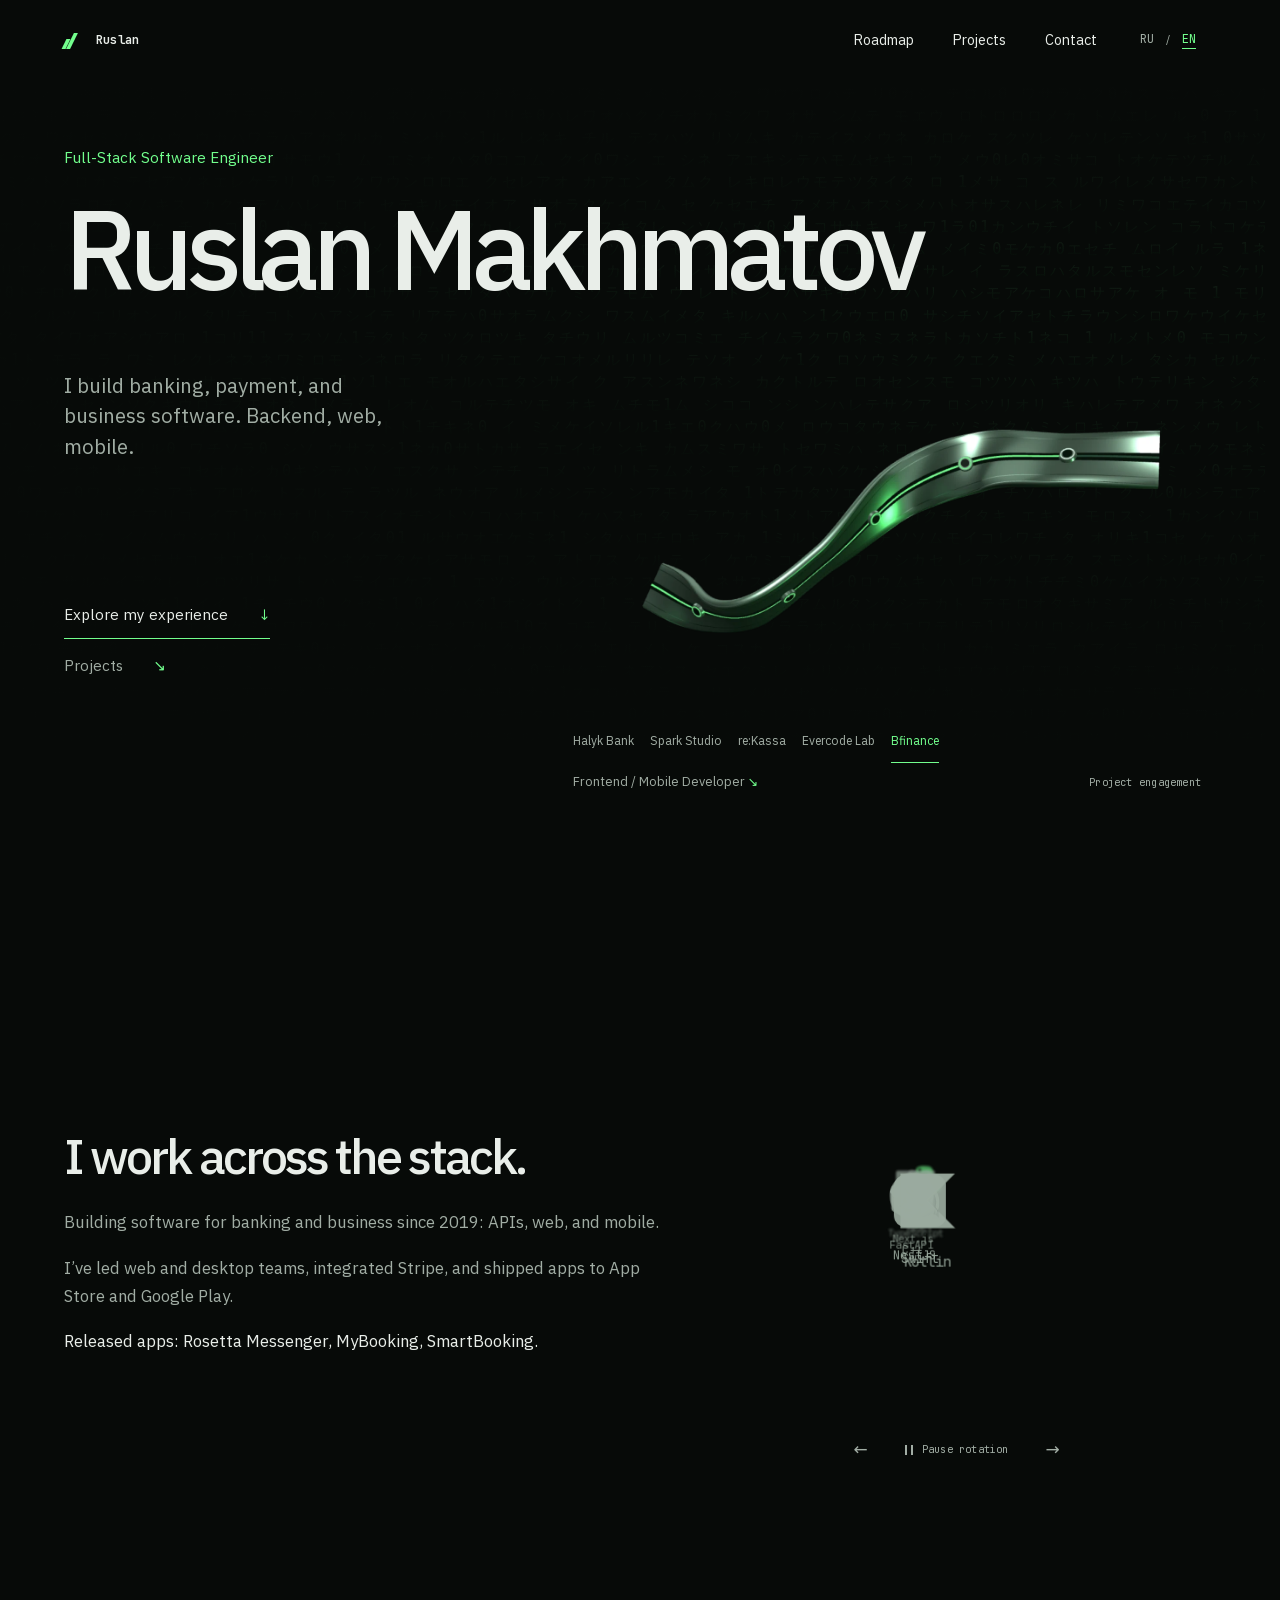
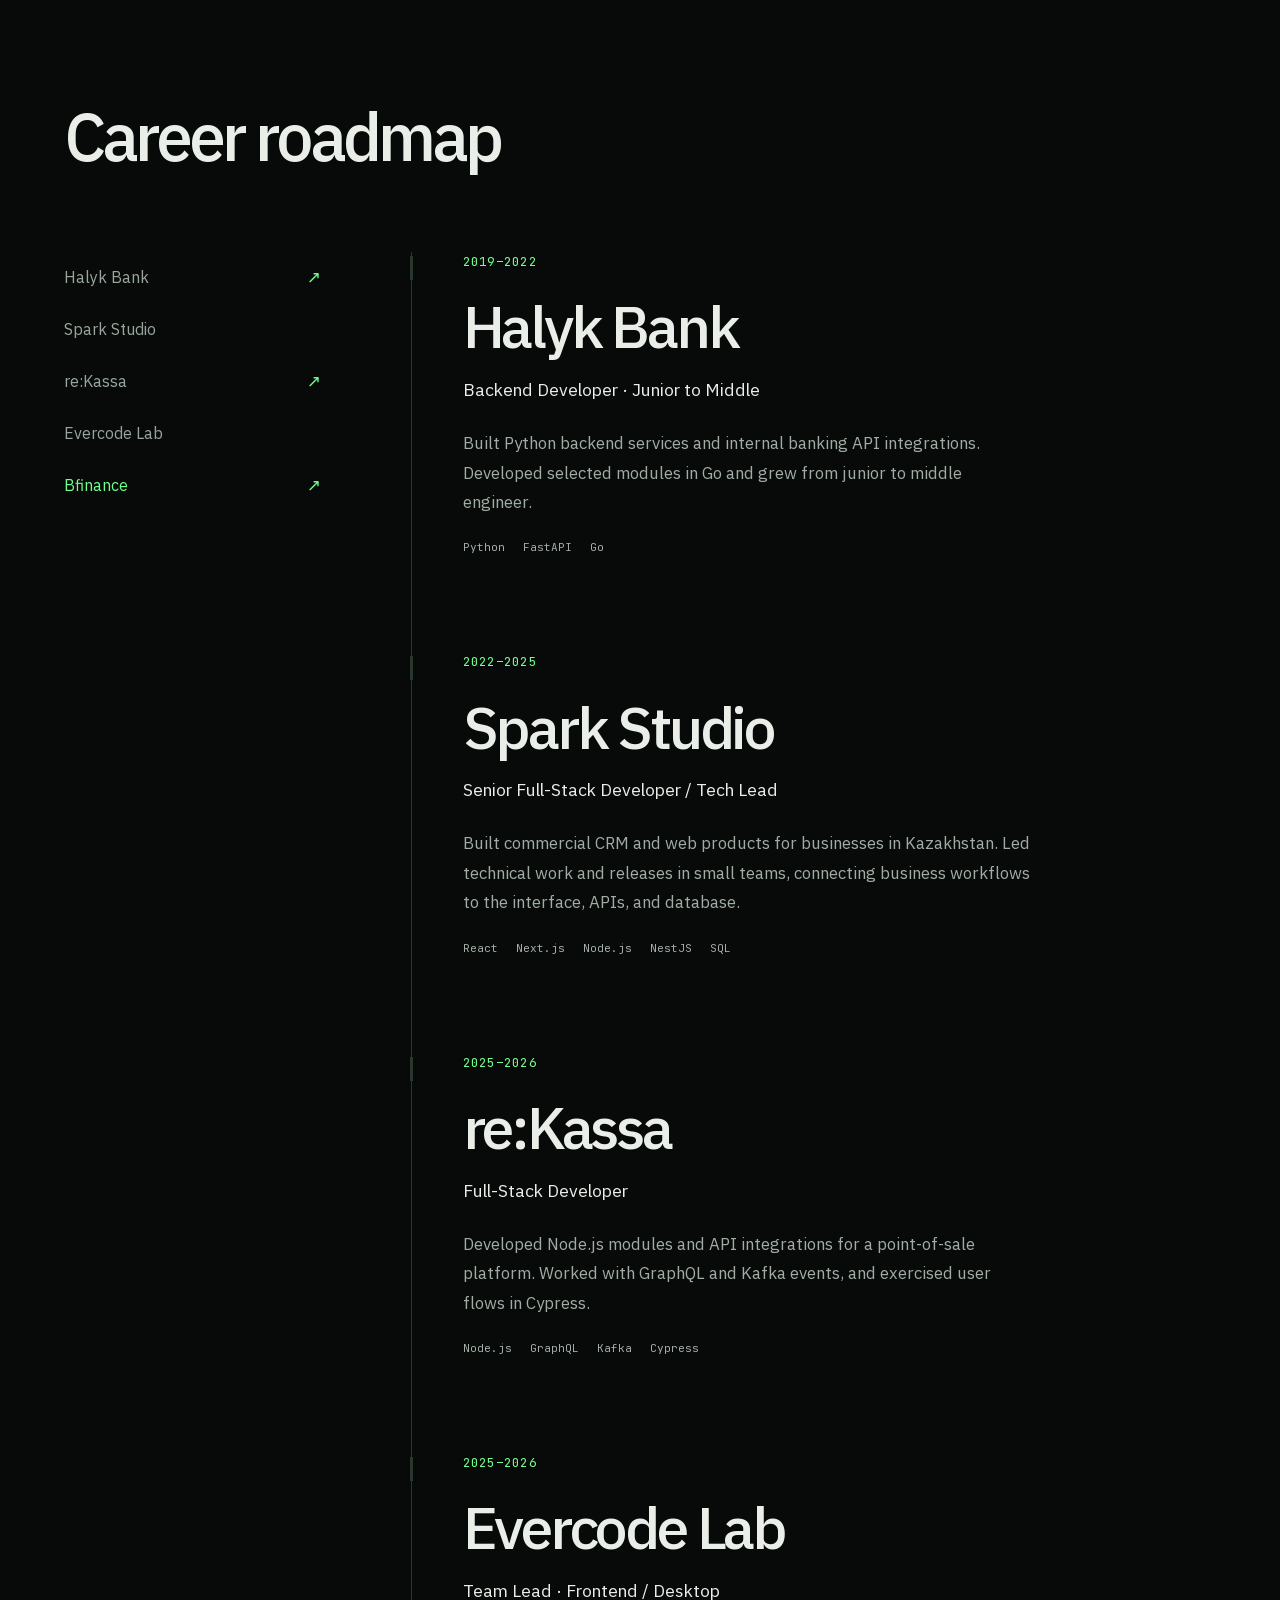
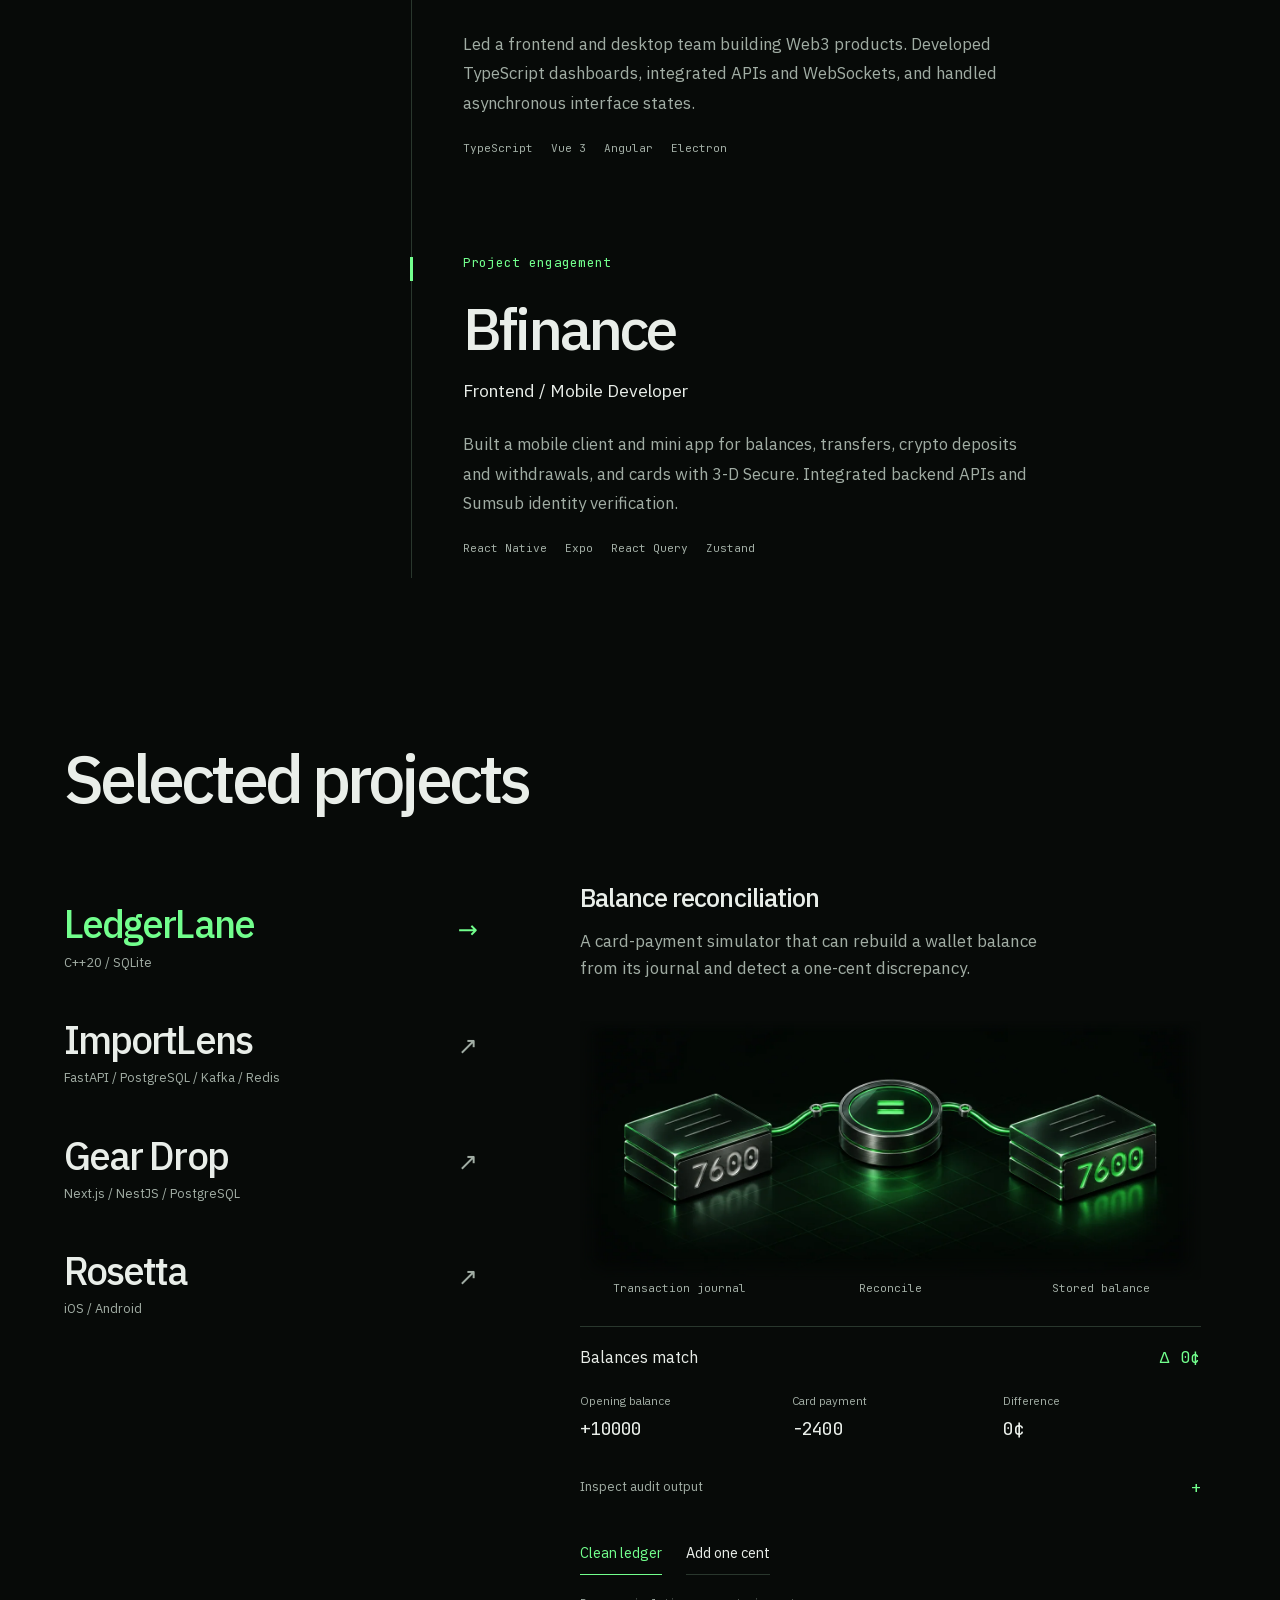
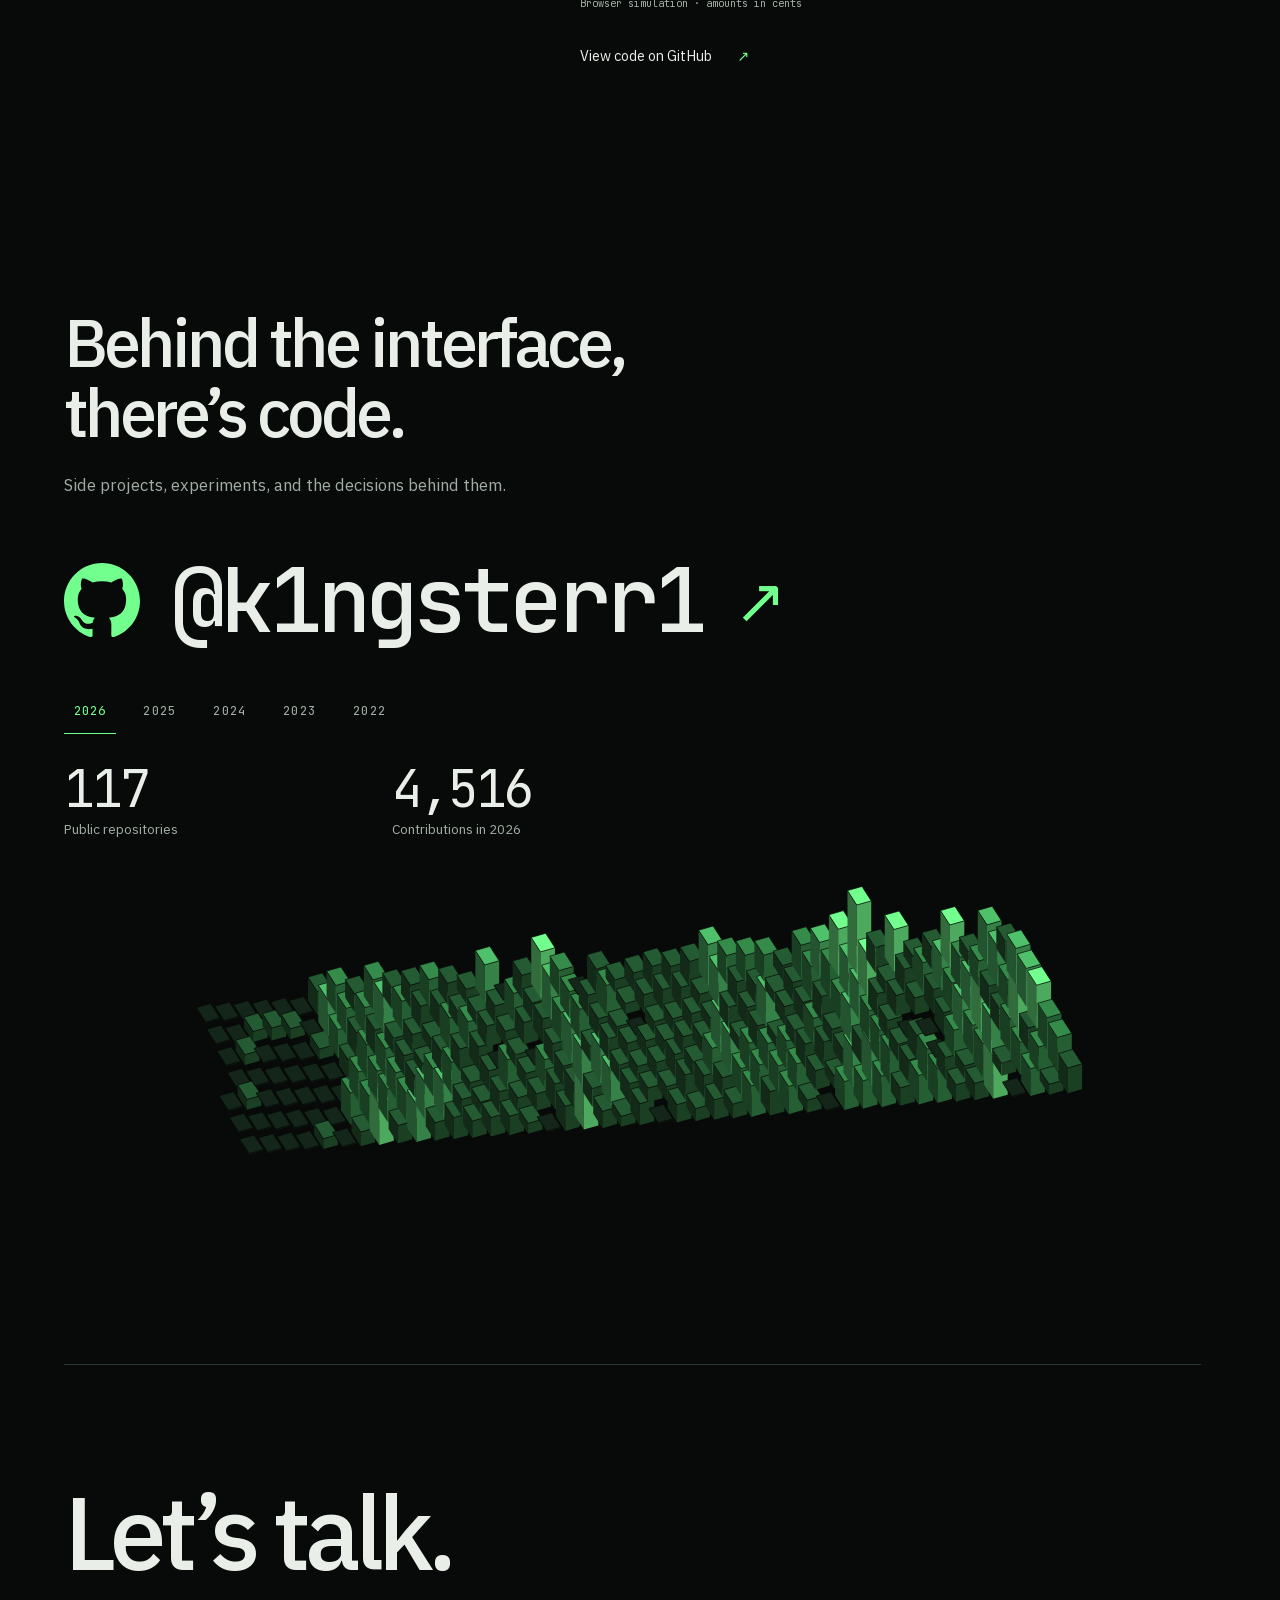
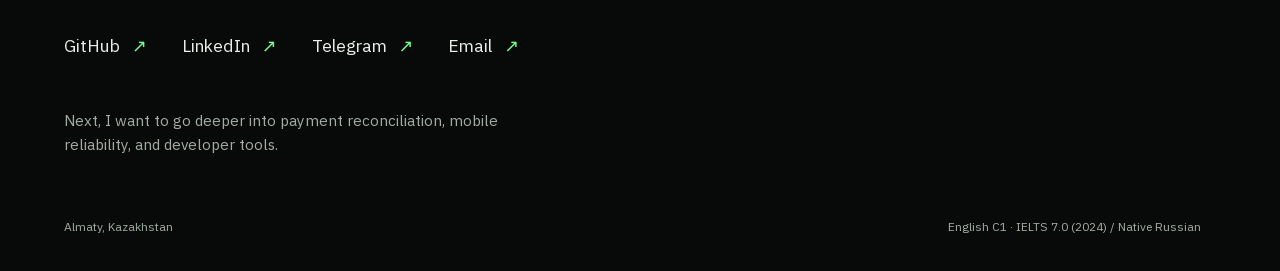
==== index.html @ 119657ec "Publish portfolio static build" ====
<!DOCTYPE html><html lang="en"><head><meta charSet="utf-8"/><meta name="viewport" content="width=device-width, initial-scale=1"/><link rel="stylesheet" href="/_next/static/chunks/38rz3ari6m8tk.css" data-precedence="next"/><link rel="preload" as="script" fetchPriority="low" href="/_next/static/chunks/0j1we3cwg31qe.js"/><script src="/_next/static/chunks/16d9m7jc71162.js" async=""></script><script src="/_next/static/chunks/23e6jep2anmtk.js" async=""></script><script src="/_next/static/chunks/turbopack-2u1d16houkiyo.js" async=""></script><script src="/_next/static/chunks/3qfy96eoyh-ek.js" async=""></script><script src="/_next/static/chunks/2ciw9glezfyim.js" async=""></script><script src="/_next/static/chunks/0a-41ot16k9bh.js" async=""></script><title>Ruslan Makhmatov · Full-Stack Software Engineer</title><meta name="description" content="I build banking, payment, and business software. Backend, web, mobile."/><link rel="icon" href="/icon.svg?icon.1q4gu2441_fa_.svg" sizes="any" type="image/svg+xml"/><script>(function(){try{if(location.hash||matchMedia('(prefers-reduced-motion: reduce)').matches||sessionStorage.getItem('trace-intro-seen'))return;document.documentElement.dataset.intro='opening';setTimeout(function(){if(document.documentElement.dataset.intro){delete document.documentElement.dataset.intro;document.dispatchEvent(new Event('trace:intro-timeout'))}},6000)}catch{}})();</script><script>(function(){if(location.hash!=='#github')return;var image=document.createElement('link');image.rel='preload';image.as='image';image.href="/github/activity-2026.svg";image.fetchPriority='high';document.head.appendChild(image);["ibm-plex-sans-latin","jetbrains-mono-latin"].forEach(function(name){var font=document.createElement('link');font.rel='preload';font.as='font';font.type='font/woff2';font.crossOrigin='anonymous';font.href='/fonts/'+name+'.woff2';document.head.appendChild(font)})})();</script><script src="/_next/static/chunks/0cz1d0mv5g_q7.js" noModule=""></script></head><body><div hidden=""><!--$--><!--/$--></div><div class="matrix-intro" role="dialog" aria-modal="true" aria-label="Introduction"><canvas class="matrix-intro-canvas" aria-hidden="true"></canvas><div class="intro-signature mono" aria-hidden="true">01010010 01001101</div><p class="intro-title" aria-hidden="true">Ruslan<br/>Makhmatov</p><div class="intro-bottom"><p>Ruslan Makhmatov<span>Software Engineer</span></p><button type="button">Skip intro<span aria-hidden="true">↗</span></button></div></div><div class="portfolio-content"><a class="skip-link" href="#main">Skip to content</a><header class="site-header wrap"><a class="wordmark mono" href="/" aria-label="Ruslan Makhmatov"><span class="brand-mark" aria-hidden="true"></span>Ruslan</a><nav class="site-nav" aria-label="Main navigation"><a href="#roadmap">Roadmap</a><a href="#projects">Projects</a><a class="contact-nav" href="#contact">Contact</a><div class="language-switcher" role="group" aria-label="Website language"><span class="language-option"><a href="/ru/" data-path="/ru/" hrefLang="ru" lang="ru" aria-label="Русская версия">RU</a></span><span class="language-option"><span class="language-divider" aria-hidden="true">/</span><a href="/" data-path="/" hrefLang="en" lang="en" aria-label="English version" aria-current="page">EN</a></span></div></nav></header><main id="main" tabindex="-1"><section class="hero-shell" aria-labelledby="person"><div class="hero-atmosphere" aria-hidden="true"></div><div class="hero wrap"><div class="hero-intro"><p class="hero-role">Full-Stack Software Engineer</p><h1 id="person"><span>Ruslan</span> <span>Makhmatov</span></h1><p class="hero-description">I build banking, payment, and business software. Backend, web, mobile.</p><div class="hero-actions"><a class="primary-link" href="#roadmap">Explore my experience<span aria-hidden="true">↓</span></a><a class="secondary-link" href="#projects">Projects<span aria-hidden="true">↘</span></a></div></div><figure class="trace-figure" aria-label="Career signal"><div class="trace-window"><div class="trace-art" aria-hidden="true"></div></div><div class="trace-controls"><div class="trace-steps" role="group" aria-label="Career checkpoints"><button type="button" aria-label="Halyk Bank" aria-pressed="false"><span>Halyk Bank</span></button><button type="button" aria-label="Spark Studio" aria-pressed="false"><span>Spark Studio</span></button><button type="button" aria-label="re:Kassa" aria-pressed="false"><span>re:Kassa</span></button><button type="button" aria-label="Evercode Lab" aria-pressed="false"><span>Evercode Lab</span></button><button type="button" aria-label="Bfinance" aria-pressed="true"><span>Bfinance</span></button></div></div><figcaption class="trace-caption" aria-live="polite"><a href="#bfinance">Frontend / Mobile Developer<!-- --> <span aria-hidden="true">↘</span></a><span class="mono">Project engagement</span></figcaption></figure></div></section><section class="section about-section wrap" id="technologies" aria-labelledby="about-title"><div class="about-copy"><h2 id="about-title">I work across the stack.</h2><p>Building software for banking and business since 2019: APIs, web, and mobile.</p><p>I’ve led web and desktop teams, integrated Stripe, and shipped apps to App Store and Google Play.</p><p class="about-releases">Released apps: Rosetta Messenger, MyBooking, SmartBooking.</p></div><div class="technology-panel"><figure class="technology-showcase"><ul class="technology-orbit" aria-label="Technology navigation" aria-describedby="orbit-hint"><li><button class="technology-card" type="button" aria-pressed="true"><span class="technology-logo" aria-hidden="true" style="mask-image:url(/technologies/python.svg)"></span><span class="mono">Python</span></button></li><li><button class="technology-card" type="button" aria-pressed="false"><span class="technology-logo" aria-hidden="true" style="mask-image:url(/technologies/react.svg)"></span><span class="mono">React</span></button></li><li><button class="technology-card" type="button" aria-pressed="false"><span class="technology-logo" aria-hidden="true" style="mask-image:url(/technologies/typescript.svg)"></span><span class="mono">TypeScript</span></button></li><li><button class="technology-card" type="button" aria-pressed="false"><span class="technology-logo" aria-hidden="true" style="mask-image:url(/technologies/nextdotjs.svg)"></span><span class="mono">Next.js</span></button></li><li><button class="technology-card" type="button" aria-pressed="false"><span class="technology-logo" aria-hidden="true" style="mask-image:url(/technologies/fastapi.svg)"></span><span class="mono">FastAPI</span></button></li><li><button class="technology-card" type="button" aria-pressed="false"><span class="technology-logo" aria-hidden="true" style="mask-image:url(/technologies/cplusplus.svg)"></span><span class="mono">C++</span></button></li><li><button class="technology-card" type="button" aria-pressed="false"><span class="technology-logo" aria-hidden="true" style="mask-image:url(/technologies/nestjs.svg)"></span><span class="mono">NestJS</span></button></li><li><button class="technology-card" type="button" aria-pressed="false"><span class="technology-logo" aria-hidden="true" style="mask-image:url(/technologies/swift.svg)"></span><span class="mono">Swift</span></button></li><li><button class="technology-card" type="button" aria-pressed="false"><span class="technology-logo" aria-hidden="true" style="mask-image:url(/technologies/kotlin.svg)"></span><span class="mono">Kotlin</span></button></li></ul><figcaption class="visually-hidden" aria-live="polite"><span class="technology-name">Python</span></figcaption></figure><div class="technology-toolbar"><p class="visually-hidden" id="orbit-hint">Drag or use the arrow keys</p><div class="technology-controls" role="group" aria-label="Technology navigation"><button type="button" aria-label="Previous technology">←</button><button class="orbit-toggle mono" type="button"><span class="pause-symbol" aria-hidden="true"></span>Pause rotation</button><button type="button" aria-label="Next technology">→</button></div></div></div></section><section class="section wrap" id="roadmap" aria-labelledby="roadmap-title"><h2 id="roadmap-title">Career roadmap</h2><div class="career-experience"><nav class="career-menu" aria-label="Career checkpoints"><ol><li><a href="#halyk"><span><strong>Halyk Bank</strong></span><span class="career-menu-arrow" aria-hidden="true">↗</span></a></li><li><a href="#spark"><span><strong>Spark Studio</strong></span><span class="career-menu-arrow" aria-hidden="true">↗</span></a></li><li><a href="#rekassa"><span><strong>re:Kassa</strong></span><span class="career-menu-arrow" aria-hidden="true">↗</span></a></li><li><a href="#evercode"><span><strong>Evercode Lab</strong></span><span class="career-menu-arrow" aria-hidden="true">↗</span></a></li><li><a href="#bfinance"><span><strong>Bfinance</strong></span><span class="career-menu-arrow" aria-hidden="true">↗</span></a></li></ol></nav><ol class="career-list"><li class="career-row" id="halyk"><article class="career-entry" aria-labelledby="halyk-title"><p class="career-meta mono">2019–2022</p><header class="career-heading"><h3 id="halyk-title"><span class="career-title-base">Halyk Bank</span><span class="career-title-decode" aria-hidden="true">Halyk Bank</span></h3><p class="career-role">Backend Developer · Junior to Middle</p></header><p class="career-description">Built Python backend services and internal banking API integrations. Developed selected modules in Go and grew from junior to middle engineer.</p><ul class="career-tools mono" aria-label="Technologies"><li>Python</li><li>FastAPI</li><li>Go</li></ul></article></li><li class="career-row" id="spark"><article class="career-entry" aria-labelledby="spark-title"><p class="career-meta mono">2022–2025</p><header class="career-heading"><h3 id="spark-title"><span class="career-title-base">Spark Studio</span><span class="career-title-decode" aria-hidden="true">Spark Studio</span></h3><p class="career-role">Senior Full-Stack Developer / Tech Lead</p></header><p class="career-description">Built commercial CRM and web products for businesses in Kazakhstan. Led technical work and releases in small teams, connecting business workflows to the interface, APIs, and database.</p><ul class="career-tools mono" aria-label="Technologies"><li>React</li><li>Next.js</li><li>Node.js</li><li>NestJS</li><li>SQL</li></ul></article></li><li class="career-row" id="rekassa"><article class="career-entry" aria-labelledby="rekassa-title"><p class="career-meta mono">2025–2026</p><header class="career-heading"><h3 id="rekassa-title"><span class="career-title-base">re:Kassa</span><span class="career-title-decode" aria-hidden="true">re:Kassa</span></h3><p class="career-role">Full-Stack Developer</p></header><p class="career-description">Developed Node.js modules and API integrations for a point-of-sale platform. Worked with GraphQL and Kafka events, and exercised user flows in Cypress.</p><ul class="career-tools mono" aria-label="Technologies"><li>Node.js</li><li>GraphQL</li><li>Kafka</li><li>Cypress</li></ul></article></li><li class="career-row" id="evercode"><article class="career-entry" aria-labelledby="evercode-title"><p class="career-meta mono">2025–2026</p><header class="career-heading"><h3 id="evercode-title"><span class="career-title-base">Evercode Lab</span><span class="career-title-decode" aria-hidden="true">Evercode Lab</span></h3><p class="career-role">Team Lead · Frontend / Desktop</p></header><p class="career-description">Led a frontend and desktop team building Web3 products. Developed TypeScript dashboards, integrated APIs and WebSockets, and handled asynchronous interface states.</p><ul class="career-tools mono" aria-label="Technologies"><li>TypeScript</li><li>Vue 3</li><li>Angular</li><li>Electron</li></ul></article></li><li class="career-row" id="bfinance"><article class="career-entry" aria-labelledby="bfinance-title"><p class="career-meta mono">Project engagement</p><header class="career-heading"><h3 id="bfinance-title"><span class="career-title-base">Bfinance</span><span class="career-title-decode" aria-hidden="true">Bfinance</span></h3><p class="career-role">Frontend / Mobile Developer</p></header><p class="career-description">Built a mobile client and mini app for balances, transfers, crypto deposits and withdrawals, and cards with 3-D Secure. Integrated backend APIs and Sumsub identity verification.</p><ul class="career-tools mono" aria-label="Technologies"><li>React Native</li><li>Expo</li><li>React Query</li><li>Zustand</li></ul></article></li></ol></div></section><section class="section wrap" id="projects" aria-labelledby="projects-title"><h2 id="projects-title">Selected projects</h2><div class="project-index"><fieldset class="work-picker"><legend class="visually-hidden">Choose a project</legend><div class="work-choice"><input class="visually-hidden work-input" type="radio" id="work-select-ledgerlane" aria-label="LedgerLane" aria-controls="work-case-ledgerlane" name="selected-work" checked="" value="ledgerlane"/><label class="work-label" for="work-select-ledgerlane"><span class="work-name">LedgerLane</span><span class="work-direction" aria-hidden="true"></span><span class="work-stack">C++20 / SQLite</span></label></div><div class="work-choice"><input class="visually-hidden work-input" type="radio" id="work-select-importlens" aria-label="ImportLens" aria-controls="work-case-importlens" name="selected-work" value="importlens"/><label class="work-label" for="work-select-importlens"><span class="work-name">ImportLens</span><span class="work-direction" aria-hidden="true"></span><span class="work-stack">FastAPI / PostgreSQL / Kafka / Redis</span></label></div><div class="work-choice"><input class="visually-hidden work-input" type="radio" id="work-select-gear-drop" aria-label="Gear Drop" aria-controls="work-case-gear-drop" name="selected-work" value="gear-drop"/><label class="work-label" for="work-select-gear-drop"><span class="work-name">Gear Drop</span><span class="work-direction" aria-hidden="true"></span><span class="work-stack">Next.js / NestJS / PostgreSQL</span></label></div><div class="work-choice"><input class="visually-hidden work-input" type="radio" id="work-select-rosetta" aria-label="Rosetta" aria-controls="work-case-rosetta" name="selected-work" value="rosetta"/><label class="work-label" for="work-select-rosetta"><span class="work-name">Rosetta</span><span class="work-direction" aria-hidden="true"></span><span class="work-stack">iOS / Android</span></label></div></fieldset><div class="work-stage"><section class="work-panel" data-project="ledgerlane" id="work-case-ledgerlane" aria-labelledby="work-title-ledgerlane"><header class="work-panel-heading"><h3 id="work-title-ledgerlane">Balance reconciliation</h3><p>A card-payment simulator that can rebuild a wallet balance from its journal and detect a one-cent discrepancy.</p></header><div class="audit" data-drift="false"><div class="demo-infographic"><div class="project-artwork" aria-hidden="true"><img src="/projects/infographics/ledger-clean.webp" width="1440" height="600" loading="lazy" decoding="async" alt=""/></div><div class="diagram-steps mono" aria-hidden="true"><span>Transaction journal</span><span>Reconcile</span><span>Stored balance</span></div></div><div class="audit-body"><div aria-live="polite" aria-atomic="true"><div class="demo-result"><p class="audit-status">Balances match</p><span class="demo-delta mono">Δ <!-- -->0<!-- -->¢</span></div><dl class="audit-values visually-hidden"><div><dt>From journal / cents</dt><dd>7600</dd></div><div><dt>Stored / cents</dt><dd>7600</dd></div></dl></div><dl class="ledger-equation"><div><dt>Opening balance</dt><dd>+<!-- -->10000</dd></div><div><dt>Card payment</dt><dd>−<!-- -->2400</dd></div><div><dt>Difference</dt><dd>0<!-- -->¢</dd></div></dl><details class="demo-output"><summary>Inspect audit output<span aria-hidden="true">+</span></summary><pre lang="en"><code>$ ledgerlane demo.sqlite3 audit
Audit issues: 0 · Exit code: 0</code></pre></details><div class="audit-actions" role="group" aria-label="Audit scenario"><button type="button" aria-pressed="true">Clean ledger</button><button type="button" aria-pressed="false">Add one cent</button></div><p class="demo-note">Browser simulation · amounts in cents</p></div></div><div class="work-links"><a href="https://github.com/k1ngsterr1/ledgerlane">View code on GitHub<span aria-hidden="true">↗</span></a></div></section><section class="work-panel" data-project="importlens" id="work-case-importlens" aria-labelledby="work-title-importlens"><header class="work-panel-heading"><h3 id="work-title-importlens">Reversible imports</h3><p>Preview a supplier price list, apply the reviewed catalog revision, and roll it back when necessary.</p></header><div class="experiment catalog-demo" data-stage="preview"><div class="demo-infographic"><div class="project-artwork" aria-hidden="true"><img src="/projects/infographics/catalog-preview.webp" width="1440" height="600" loading="lazy" decoding="async" alt=""/></div><div class="diagram-steps mono" aria-hidden="true"><span>Price list</span><span>Review changes</span><span>Catalog revisions</span></div></div><div class="demo-result"><p class="experiment-result" aria-live="polite">Changes have not been applied.</p><span class="catalog-version mono">v<!-- -->01</span></div><table class="catalog-example"><thead><tr><th>SKU</th><th>Catalog</th><th>Price list</th></tr></thead><tbody><tr><th scope="row">KB-42</th><td>12900</td><td class="catalog-next"><span>13400</span><small>+500</small></td></tr><tr><th scope="row">MS-07</th><td>8400</td><td class="catalog-next"><span>7900</span><small>-500</small></td></tr></tbody></table><div class="experiment-actions"><button type="button">Apply revision<span aria-hidden="true">↗</span></button><button type="button" disabled="">Roll back<span aria-hidden="true">↶</span></button></div><p class="demo-note">Local model · sample data</p></div><div class="work-links"><a href="https://github.com/k1ngsterr1/importlens">View code on GitHub<span aria-hidden="true">↗</span></a></div></section><section class="work-panel" data-project="gear-drop" id="work-case-gear-drop" aria-labelledby="work-title-gear-drop"><header class="work-panel-heading"><h3 id="work-title-gear-drop">The last item</h3><p>A storefront with typed checkout. Two shoppers can race for the last item, and only one order succeeds.</p></header><div class="experiment stock-demo" data-completed="false"><div class="demo-infographic"><div class="project-artwork" aria-hidden="true"><img src="/projects/infographics/stock-ready.webp" width="1440" height="600" loading="lazy" decoding="async" alt=""/></div><div class="diagram-steps mono" aria-hidden="true"><span>Two shoppers</span><span>One item</span><span>One reservation</span></div></div><div class="demo-result"><p>Two requests for the last item.</p><p class="stock-count"><strong>1</strong><span>item in stock</span></p></div><div class="reservation-results" aria-live="polite"><p data-result="idle"><span class="request-identifier" aria-hidden="true">A</span><span class="reservation-label"><span>Request<!-- --> <!-- -->A</span><strong>Ready to run</strong></span></p><p data-result="idle"><span class="request-identifier" aria-hidden="true">B</span><span class="reservation-label"><span>Request<!-- --> <!-- -->B</span><strong>Ready to run</strong></span></p></div><div class="experiment-actions"><button type="button">Run requests<span aria-hidden="true">↗</span></button><button type="button" disabled="">Reset<span aria-hidden="true">↶</span></button></div><p class="demo-note">Local model of sequential reservation</p></div><div class="work-links"><a href="https://github.com/k1ngsterr1/gear-drop">View code on GitHub<span aria-hidden="true">↗</span></a></div></section><section class="work-panel" data-project="rosetta" id="work-case-rosetta" aria-labelledby="work-title-rosetta"><header class="work-panel-heading"><h3 id="work-title-rosetta">Messenger for iOS and Android</h3><p>A private messenger for iOS and Android, with messaging, media sharing, and voice calls.</p><div class="work-links store-links"><a href="https://apps.apple.com/kz/app/rosetta-messenger/id6760127896">App Store<span aria-hidden="true">↗</span></a><a href="https://play.google.com/store/apps/details?id=com.rosetta.messenger">Google Play<span aria-hidden="true">↗</span></a></div></header><div class="rosetta-project"><div class="rosetta-contribution"><img src="/projects/rosetta-icon.webp" alt="" width="48" height="48" loading="lazy" decoding="async"/><p><strong>My contribution</strong><span>Publishing and updating mobile releases in both stores.</span></p></div><figure class="rosetta-cover" aria-label="Rosetta 3D cover with a sculptural R in a binary stream"><img class="rosetta-cover-flat" src="/projects/rosetta-cover.webp" alt="" width="1280" height="800" loading="lazy" decoding="async"/><div class="rosetta-cover-stage" aria-hidden="true"><img class="rosetta-cover-back" src="/projects/rosetta-depth-background.webp" alt="" width="1280" height="800" loading="lazy" decoding="async"/><div class="rosetta-cover-emblem rosetta-cover-shadow"><img src="/projects/rosetta-emblem.webp" alt="" width="1280" height="800" loading="lazy" decoding="async"/></div><div class="rosetta-cover-emblem"><img src="/projects/rosetta-emblem.webp" alt="" width="1280" height="800" loading="lazy" decoding="async"/></div><div class="rosetta-cover-light"><div class="rosetta-cover-beam"></div></div><span class="rosetta-cover-title">Rosetta</span></div><figcaption>Rosetta</figcaption></figure></div></section></div></div></section><section class="section github-section wrap" id="github" aria-labelledby="github-title"><h2 id="github-title">Behind the interface, there’s code.</h2><p class="github-intro">Side projects, experiments, and the decisions behind them.</p><a class="github-profile" href="https://github.com/k1ngsterr1" aria-label="Open k1ngsterr1 on GitHub"><span class="github-mark" aria-hidden="true"></span><span>@<!-- -->k1ngsterr1</span><span class="github-profile-arrow" aria-hidden="true">↗</span></a><div class="github-history"><style>.github-history:has(#github-year-2026:checked) [data-period]:not([data-period="2026"]){display:none}.github-history:has(#github-year-2025:checked) [data-period]:not([data-period="2025"]){display:none}.github-history:has(#github-year-2024:checked) [data-period]:not([data-period="2024"]){display:none}.github-history:has(#github-year-2023:checked) [data-period]:not([data-period="2023"]){display:none}.github-history:has(#github-year-2022:checked) [data-period]:not([data-period="2022"]){display:none}</style><fieldset class="github-years mono"><legend class="visually-hidden">Choose activity year</legend><label class="github-year"><input class="visually-hidden" type="radio" id="github-year-2026" name="github-period" checked="" value="2026"/><span>2026</span></label><label class="github-year"><input class="visually-hidden" type="radio" id="github-year-2025" name="github-period" value="2025"/><span>2025</span></label><label class="github-year"><input class="visually-hidden" type="radio" id="github-year-2024" name="github-period" value="2024"/><span>2024</span></label><label class="github-year"><input class="visually-hidden" type="radio" id="github-year-2023" name="github-period" value="2023"/><span>2023</span></label><label class="github-year"><input class="visually-hidden" type="radio" id="github-year-2022" name="github-period" value="2022"/><span>2022</span></label></fieldset><dl class="github-stats"><div><dt>Public repositories</dt><dd>117</dd></div><div data-period="2026"><dt>Contributions in<!-- --> <!-- -->2026</dt><dd>4,516</dd></div><div data-period="2025"><dt>Contributions in<!-- --> <!-- -->2025</dt><dd>9,654</dd></div><div data-period="2024"><dt>Contributions in<!-- --> <!-- -->2024</dt><dd>3,168</dd></div><div data-period="2023"><dt>Contributions in<!-- --> <!-- -->2023</dt><dd>1,317</dd></div><div data-period="2022"><dt>Contributions in<!-- --> <!-- -->2022</dt><dd>121</dd></div></dl><figure class="github-activity" aria-label="GitHub contribution activity"><div class="github-terrain-view"><div class="github-terrain-mount" role="group" aria-label="GitHub activity" aria-describedby="github-terrain-hint github-day-detail" tabindex="-1"><img class="github-terrain" data-period="2026" src="/github/activity-2026.svg" width="1100" height="330" loading="lazy" decoding="async" alt=""/><img class="github-terrain" data-period="2025" src="/github/activity-2025.svg" width="1100" height="330" loading="lazy" decoding="async" alt=""/><img class="github-terrain" data-period="2024" src="/github/activity-2024.svg" width="1100" height="330" loading="lazy" decoding="async" alt=""/><img class="github-terrain" data-period="2023" src="/github/activity-2023.svg" width="1100" height="330" loading="lazy" decoding="async" alt=""/><img class="github-terrain" data-period="2022" src="/github/activity-2022.svg" width="1100" height="330" loading="lazy" decoding="async" alt=""/></div><p id="github-terrain-hint" class="visually-hidden">Arrow keys select a day. Home and End select the first and last day. Escape clears the selection.<!-- --> </p><output id="github-day-detail" class="github-day-detail mono" hidden="" aria-live="polite" aria-atomic="true"></output><div class="github-scene-controls" role="group" aria-label="GitHub activity" aria-hidden="true" data-ready="false"><button type="button" aria-label="Rotate left">←</button><button type="button" aria-label="Reset view">↺</button><button type="button" aria-label="Rotate right">→</button></div></div><figcaption class="visually-hidden">GitHub snapshot<!-- --> <time dateTime="2026-11-07">Nov 7, 2026</time></figcaption></figure><div class="visually-hidden" data-period="2026"><p>Jan 1, 2026<!-- --> – <!-- -->Nov 7, 2026</p><dl aria-label="Monthly contributions"><div><dt>Jan 2026</dt><dd>6</dd></div><div><dt>Feb 2026</dt><dd>330</dd></div><div><dt>Mar 2026</dt><dd>479</dd></div><div><dt>Apr 2026</dt><dd>240</dd></div><div><dt>May 2026</dt><dd>608</dd></div><div><dt>Jun 2026</dt><dd>182</dd></div><div><dt>Jul 2026</dt><dd>524</dd></div><div><dt>Aug 2026</dt><dd>560</dd></div><div><dt>Sep 2026</dt><dd>607</dd></div><div><dt>Oct 2026</dt><dd>768</dd></div><div><dt>Nov 2026</dt><dd>212</dd></div></dl></div><div class="visually-hidden" data-period="2025"><p>Jan 1, 2025<!-- --> – <!-- -->Dec 31, 2025</p><dl aria-label="Monthly contributions"><div><dt>Jan 2025</dt><dd>395</dd></div><div><dt>Feb 2025</dt><dd>216</dd></div><div><dt>Mar 2025</dt><dd>519</dd></div><div><dt>Apr 2025</dt><dd>735</dd></div><div><dt>May 2025</dt><dd>1,191</dd></div><div><dt>Jun 2025</dt><dd>1,242</dd></div><div><dt>Jul 2025</dt><dd>600</dd></div><div><dt>Aug 2025</dt><dd>1,990</dd></div><div><dt>Sep 2025</dt><dd>2,185</dd></div><div><dt>Oct 2025</dt><dd>445</dd></div><div><dt>Nov 2025</dt><dd>93</dd></div><div><dt>Dec 2025</dt><dd>43</dd></div></dl></div><div class="visually-hidden" data-period="2024"><p>Jan 1, 2024<!-- --> – <!-- -->Dec 31, 2024</p><dl aria-label="Monthly contributions"><div><dt>Jan 2024</dt><dd>268</dd></div><div><dt>Feb 2024</dt><dd>192</dd></div><div><dt>Mar 2024</dt><dd>457</dd></div><div><dt>Apr 2024</dt><dd>352</dd></div><div><dt>May 2024</dt><dd>118</dd></div><div><dt>Jun 2024</dt><dd>503</dd></div><div><dt>Jul 2024</dt><dd>333</dd></div><div><dt>Aug 2024</dt><dd>70</dd></div><div><dt>Sep 2024</dt><dd>150</dd></div><div><dt>Oct 2024</dt><dd>292</dd></div><div><dt>Nov 2024</dt><dd>200</dd></div><div><dt>Dec 2024</dt><dd>233</dd></div></dl></div><div class="visually-hidden" data-period="2023"><p>Jan 1, 2023<!-- --> – <!-- -->Dec 31, 2023</p><dl aria-label="Monthly contributions"><div><dt>Jan 2023</dt><dd>2</dd></div><div><dt>Feb 2023</dt><dd>9</dd></div><div><dt>Mar 2023</dt><dd>40</dd></div><div><dt>Apr 2023</dt><dd>107</dd></div><div><dt>May 2023</dt><dd>86</dd></div><div><dt>Jun 2023</dt><dd>35</dd></div><div><dt>Jul 2023</dt><dd>98</dd></div><div><dt>Aug 2023</dt><dd>101</dd></div><div><dt>Sep 2023</dt><dd>127</dd></div><div><dt>Oct 2023</dt><dd>266</dd></div><div><dt>Nov 2023</dt><dd>265</dd></div><div><dt>Dec 2023</dt><dd>181</dd></div></dl></div><div class="visually-hidden" data-period="2022"><p>Jan 1, 2022<!-- --> – <!-- -->Dec 31, 2022</p><dl aria-label="Monthly contributions"><div><dt>Jan 2022</dt><dd>0</dd></div><div><dt>Feb 2022</dt><dd>0</dd></div><div><dt>Mar 2022</dt><dd>0</dd></div><div><dt>Apr 2022</dt><dd>1</dd></div><div><dt>May 2022</dt><dd>0</dd></div><div><dt>Jun 2022</dt><dd>38</dd></div><div><dt>Jul 2022</dt><dd>58</dd></div><div><dt>Aug 2022</dt><dd>24</dd></div><div><dt>Sep 2022</dt><dd>0</dd></div><div><dt>Oct 2022</dt><dd>0</dd></div><div><dt>Nov 2022</dt><dd>0</dd></div><div><dt>Dec 2022</dt><dd>0</dd></div></dl></div></div></section></main><footer class="section wrap site-footer" id="contact"><h2>Let’s talk.</h2><ul class="contact-links"><li><a href="https://github.com/k1ngsterr1">GitHub<!-- --> <span aria-hidden="true">↗</span></a></li><li><a href="https://www.linkedin.com/in/mr-spark/">LinkedIn<!-- --> <span aria-hidden="true">↗</span></a></li><li><a href="https://t.me/r_makhmatov">Telegram<!-- --> <span aria-hidden="true">↗</span></a></li><li><a href="mailto:ruslanmakhmatov@gmail.com">Email<!-- --> <span aria-hidden="true">↗</span></a></li></ul><p class="footer-next">Next, I want to go deeper into payment reconciliation, mobile reliability, and developer tools.</p><div class="footer-line"><span>Almaty, Kazakhstan</span><span>English C1 · IELTS 7.0 (2024) / Native Russian</span></div></footer></div><!--$--><!--/$--><script id="_R_">(globalThis["TURBOPACK"] || (globalThis["TURBOPACK"] = [])).push({"otherChunks":["static/chunks/0j1we3cwg31qe.js","static/chunks/16d9m7jc71162.js","static/chunks/23e6jep2anmtk.js"],"runtimeModuleIds":[94553]});</script><script src="/_next/static/chunks/0j1we3cwg31qe.js" async=""></script><script>(self.__next_f=self.__next_f||[]).push([0])</script><script>self.__next_f.push([1,"1:\"$Sreact.fragment\"\n2:\"/_next/static/chunks/3qfy96eoyh-ek.js\"\n3:I[39756,[\"$2\"],\"default\"]\n4:I[37457,[\"$2\"],\"default\"]\n8:\"/_next/static/chunks/2ciw9glezfyim.js\"\n9:\"/_next/static/chunks/0a-41ot16k9bh.js\"\na:I[63565,[\"$8\",\"$9\"],\"MatrixIntro\"]\n11:\"ViewportBoundary\"\n12:I[97367,[\"$2\"],\"$11\"]\n14:\"MetadataBoundary\"\n15:I[97367,[\"$2\"],\"$14\"]\n16:\"$Sreact.suspense\"\n18:I[68027,[],\"default\",1]\n:HL[\"/_next/static/chunks/38rz3ari6m8tk.css\",\"style\"]\n5:X\n7:[[\"children\",{\"s\":\"__PAGE__\",\"h\":512,\"d\":{\"r\":[\"$\",\"$1\",\"c\",{\"children\":[[[\"$\",\"$La\",null,{\"locale\":\"en\"}],[\"$\",\"div\",null,{\"className\":\"portfolio-content\",\"children\":[[\"$\",\"a\",null,{\"className\":\"skip-link\",\"href\":\"#main\",\"children\":\"Skip to content\"}],[\"$\",\"header\",null,{\"className\":\"site-header wrap\",\"children\":[[\"$\",\"a\",null,{\"className\":\"wordmark mono\",\"href\":\"/\",\"aria-label\":\"Ruslan Makhmatov\",\"children\":[[\"$\",\"span\",null,{\"className\":\"brand-mark\",\"aria-hidden\":\"true\"}],\"Ruslan\"]}],[\"$\",\"nav\",null,{\"className\":\"site-nav\",\"aria-label\":\"Main navigation\",\"children\":[[\"$\",\"a\",null,{\"href\":\"#roadmap\",\"children\":\"Roadmap\"}],[\"$\",\"a\",null,{\"href\":\"#projects\",\"children\":\"Projects\"}],[\"$\",\"a\",null,{\"className\":\"contact-nav\",\"href\":\"#contact\",\"children\":\"Contact\"}],\"$Lb\"]}]]}],\"$Lc\",\"$Ld\"]}]],[\"$Le\",\"$Lf\"],\"$L10\"]}],\"p\":false,\"v\":null}}]]\n6:[[\"children\",{\"s\":\"(en)\",\"h\":528,\"d\":{\"r\":[\"$\",\"$1\",\"c\",{\"children\":[[[\"$\",\"link\",\"0\",{\"rel\":\"stylesheet\",\"href\":\"/_next/static/chunks/38rz3ari6m8tk.css\",\"precedence\":\"next\",\"crossOrigin\":\"$undefined\",\"nonce\":\"$undefined\"}]],[\"$\",\"html\",null,{\"lang\":\"en\",\"suppressHydrationWarning\":true,\"children\":[[\"$\",\"head\",null,{\"children\":[[\"$\",\"script\",null,{\"dangerouslySetInnerHTML\":{\"__html\":\"(function(){try{if(location.hash||matchMedia('(prefers-reduced-motion: reduce)').matches||sessionStorage.getItem('trace-intro-seen'))return;document.documentElement.dataset.intro='opening';setTimeout(function(){if(document.documentElement.dataset.intro){delete document.documentElement.dataset.intro;document.dispatchEvent(new Event('trace:intro-timeout'))}},6000)}catch{}})();\"}}],[\"$\",\"script\",null,{\"dangerouslySetInnerHTML\":{\"__html\":\"(function(){if(location.hash!=='#github')return;var image=document.createElement('link');image.rel='preload';image.as='image';image.href=\\\"/github/activity-2026.svg\\\";image.fetchPriority='high';document.head.appendChild(image);[\\\"ibm-plex-sans-latin\\\",\\\"jetbrains-mono-latin\\\"].forEach(function(name){var font=document.createElement('link');font.rel='preload';font.as='font';font.type='font/woff2';font.crossOrigin='anonymous';font.href='/fonts/'+name+'.woff2';document.head.appendChild(font)})})();\"}}]]}],[\"$\",\"body\",null,{\"children\":[\"$\",\"$L3\",null,{\"parallelRouterKey\":\"children\",\"error\":\"$undefined\",\"errorStyles\":\"$undefined\",\"errorScripts\":\"$undefined\",\"template\":[\"$\",\"$L4\",null,{}],\"templateStyles\":\"$undefined\",\"templateScripts\":\"$undefined\",\"notFound\":[[[\"$\",\"title\",null,{\"children\":\"404: This page could not be found.\"}],[\"$\",\"div\",null,{\"style\":\"$0:t:t:d:r:props:children:1:props:notFound:0:1:props:style\",\"children\":[\"$\",\"div\",null,{\"children\":[[\"$\",\"style\",null,{\"dangerouslySetInnerHTML\":{\"__html\":\"body{color:#000;background:#fff;margin:0}.next-error-h1{border-right:1px solid rgba(0,0,0,.3)}@media (prefers-color-scheme:dark){body{color:#fff;background:#000}.next-error-h1{border-right:1px solid rgba(255,255,255,.3)}}\"}}],[\"$\",\"h1\",null,{\"className\":\"next-error-h1\",\"style\":\"$0:t:t:d:r:props:children:1:props:notFound:0:1:props:children:props:children:1:props:style\",\"children\":404}],[\"$\",\"div\",null,{\"style\":\"$0:t:t:d:r:props:children:1:props:notFound:0:1:props:children:props:children:2:props:style\",\"children\":[\"$\",\"h2\",null,{\"style\":\"$0:t:t:d:r:props:children:1:props:notFound:0:1:props:children:props:children:2:props:children:props:style\",\"children\":\"This page could not be found.\"}]}]]}]}]],[]],\"forbidden\":\"$undefined\",\"unauthorized\":\"$undefined\"}]}]]}]]}],\"p\":false,\"v\":null},\"c\":\"$Q7\"}]]\n0:{\"P\":null,\"c\":[\"\",\"\"],\"q\":\"\",\"i\":false,\"t\":{\"t\":{\"s\":\"\",\"h\":528,\"d\":{\"r\":[\"$\",\"$1\",\"c\",{\"children\":[null,[\"$\",\"$L3\",null,{\"parallelRouterKey\":\"children\",\"error\":\"$undefined\",\"errorStyles\":\"$undefined\",\"errorScripts\":\"$undefined\",\"template\":[\"$\",\"$L4\",null,{}],\"templateStyles\":\"$undefined\",\"templateScripts\":\"$undefined\",\"notFound\":[[[\"$\",\"title\",null,{\"children\":\"404: This page could not be found.\"}],[\"$\",\"div\",null,{\"style\":{\"fontFamily\":\"system-ui,\\\"Segoe UI\\\",Roboto,Helvetica,Arial,sans-serif,\\\"Apple Color Emoji\\\",\\\"Segoe UI Emoji\\\"\",\"height\":\"100vh\",\"textAlign\":\"center\",\"display\":\"flex\",\"flexDirection\":\"column\",\"alignItems\":\"center\",\"justifyContent\":\"center\"},\"children\":[\"$\",\"div\",null,{\"children\":[[\"$\",\"style\",null,{\"dangerouslySetInnerHTML\":{\"__html\":\"body{color:#000;background:#fff;margin:0}.next-error-h1{border-right:1px solid rgba(0,0,0,.3)}@media (prefers-color-scheme:dark){body{color:#fff;background:#000}.next-error-h1{border-right:1px solid rgba(255,255,255,.3)}}\"}}],[\"$\",\"h1\",null,{\"className\":\"next-error-h1\",\"style\":{\"display\":\"inline-block\",\"margin\":\"0 20px 0 0\",\"padding\":\"0 23px 0 0\",\"fontSize\":24,\"fontWeight\":500,\"verticalAlign\":\"top\",\"lineHeight\":\"49px\"},\"children\":404}],[\"$\",\"div\",null,{\"style\":{\"display\":\"inline-block\"},\"children\":[\"$\",\"h2\",null,{\"style\":{\"fontSize\":14,\"fontWeight\":400,\"lineHeight\":\"49px\",\"margin\":0},\"children\":\"This page could not be found.\"}]}]]}]}]],[]],\"forbidden\":\"$undefined\",\"unauthorized\":\"$undefined\"}]]}],\"p\":false,\"v\":\"$5\"},\"c\":\"$Q6\"},\"h\":{\"r\":[\"$\",\"$1\",\"h\",{\"children\":[null,[\"$\",\"$L12\",null,{\"children\":\"$L13\"}],[\"$\",\"$L15\",null,{\"children\":[[\"$\",\"div\",null,{\"hidden\":true,\"children\":[\"$\",\"$16\",null,{\"name\":\"Next.Metadata\",\"children\":\"$L17\"}]}],null]}],null]}],\"p\":false,\"v\":null}},\"m\":\"$undefined\",\"G\":[\"$18\",[]],\"S\":true,\"r\":\"$undefined\",\"s\":\"$undefined\",\"a\":\"$undefined\",\"l\":\"$undefined\",\"p\":\"$undefined\",\"d\":\"$undefined\",\"b\":\"F-RRkGa6YCoRO7WZEmFIC\"}\n19:\"LanguageSwitcher\"\n1a:I[39366,[\"$8\",\"$9\"],\"$19\"]\n1b:I[306,[\"$8\",\"$9\"],\"HeroAtmosphere\"]\n1c:I[40697,[\"$8\",\"$9\"],\"CareerTrace\"]\n1d:I[84797,[\"$8\",\"$9\"],\"TechnologyOrbit\"]\n1e:I[58122,[\"$8\",\"$9\"],\"CareerTimeline\"]\n27:I[97367,[\"$2\"],\"OutletBoundary\"]\n5:C\nb:[\"$\",\"$L1a\",null,{\"locale\":\"en\"}]\nc:[\"$\",\"main\",null,{\"id\":\"main\",\"tabIndex\":-1,\"children\":[[\"$\",\"section\",null,{\"className\":\"hero-shell\",\"aria-labelledby\":\"person\",\"children\":[[\"$\",\"$L1b\",null,{\"locale\":\"en\"}],[\"$\",\"div\",null,{\"className\":\"hero wrap\",\"children\":[[\"$\",\"div\",null,{\"className\":\"hero-intro\",\"children\":[[\"$\",\"p\",null,{\"className\":\"hero-role\",\"children\":\"Full-Stack Software Engineer\"}],[\"$\",\"h1\",null,{\"id\":\"person\",\"children\":[[\"$\",\"span\",null,{\"children\":\"Ruslan\"}],\" \",[\"$\",\"span\",null,{\"children\":\"Makhmatov\"}]]}],[\"$\",\"p\",null,{\"className\":\"hero-description\",\"children\":\"I build banking, payment, and business software. Backend, web, mobile.\"}],[\"$\",\"div\",null,{\"className\":\"hero-actions\",\"children\":[[\"$\",\"a\",null,{\"className\":\"primary-link\",\"href\":\"#roadmap\",\"children\":[\"Explore my experience\",[\"$\",\"span\",null,{\"aria-hidden\":\"true\",\"children\":\"↓\"}]]}],[\"$\",\"a\",null,{\"className\":\"secondary-link\",\"href\":\"#projects\",\"children\":[\"Projects\",[\"$\",\"span\",null,{\"aria-hidden\":\"true\",\"children\":\"↘\"}]]}]]}]]}],[\"$\",\"$L1c\",null,{\"locale\":\"en\"}]]}]]}],[\"$\",\"section\",null,{\"className\":\"section about-section wrap\",\"id\":\"technologies\",\"aria-labelledby\":\"about-title\",\"children\":[[\"$\",\"div\",null,{\"className\":\"about-copy\",\"children\":[[\"$\",\"h2\",null,{\"id\":\"about-title\",\"children\":\"I work across the stack.\"}],[\"$\",\"p\",null,{\"children\":\"Building software for banking and business since 2019: APIs, web, and mobile.\"}],[\"$\",\"p\",null,{\"children\":\"I’ve led web and desktop teams, integrated Stripe, and shipped apps to App Store and Google Play.\"}],[\"$\",\"p\",null,{\"className\":\"about-releases\",\"children\":\"Released apps: Rosetta Messenger, MyBooking, SmartBooking.\"}]]}],[\"$\",\"$L1d\",null,{\"locale\":\"en\"}]]}],[\"$\",\"section\",null,{\"className\":\"section wrap\",\"id\":\"roadmap\",\"aria-labelledby\":\"roadmap-title\",\"children\":[[\"$\",\"h2\",null,{\"id\":\"roadmap-title\",\"children\":\"Career roadmap\"}],[\"$\",\"$L1e\",null,{\"navigation\":[\"$\",\"nav\",null,{\"className\":\"career-menu\",\"aria-label\":\"Career checkpoints\",\"children\":[\"$\",\"ol\",null,{\"children\":[[\"$\",\"li\",\"halyk\",{\"children\":[\"$\",\"a\",null,{\"href\":\"#halyk\",\"children\":[[\"$\",\"span\",null,{\"children\":[\"$\",\"strong\",null,{\"children\":\"Halyk Bank\"}]}],[\"$\",\"span\",null,{\"className\":\"career-menu-arrow\",\"aria-hidden\":\"true\",\"children\":\"↗\"}]]}]}],[\"$\",\"li\",\"spark\",{\"children\":[\"$\",\"a\",null,{\"href\":\"#spark\",\"children\":[[\"$\",\"span\",null,{\"children\":[\"$\",\"strong\",null,{\"children\":\"Spark Studio\"}]}],[\"$\",\"span\",null,{\"className\":\"career-menu-arrow\",\"aria-hidden\":\"true\",\"children\":\"↗\"}]]}]}],[\"$\",\"li\",\"rekassa\",{\"children\":[\"$\",\"a\",null,{\"href\":\"#rekassa\",\"children\":[[\"$\",\"span\",null,{\"children\":[\"$\",\"strong\",null,{\"children\":\"re:Kassa\"}]}],[\"$\",\"span\",null,{\"className\":\"career-menu-arrow\",\"aria-hidden\":\"true\",\"children\":\"↗\"}]]}]}],[\"$\",\"li\",\"evercode\",{\"children\":[\"$\",\"a\",null,{\"href\":\"#evercode\",\"children\":[[\"$\",\"span\",null,{\"children\":[\"$\",\"strong\",null,{\"children\":\"Evercode Lab\"}]}],[\"$\",\"span\",null,{\"className\":\"career-menu-arrow\",\"aria-hidden\":\"true\",\"children\":\"↗\"}]]}]}],[\"$\",\"li\",\"bfinance\",{\"children\":[\"$\",\"a\",null,{\"href\":\"#bfinance\",\"children\":[[\"$\",\"span\",null,{\"children\":[\"$\",\"strong\",null,{\"children\":\"Bfinance\"}]}],[\"$\",\"span\",null,{\"className\":\"career-menu-arrow\",\"aria-hidden\":\"true\",\"children\":\"↗\"}]]}]}]]}]}],\"children\":[[\"$\",\"li\",\"halyk\",{\"className\":\"career-row\",\"id\":\"halyk\",\"children\":[\"$\",\"article\",null,{\"className\":\"career-entry\",\"aria-labelledby\":\"halyk-title\",\"children\":[[\"$\",\"p\",null,{\"className\":\"career-meta mono\",\"children\":\"2019–2022\"}],[\"$\",\"header\",null,{\"className\":\"career-heading\",\"children\":[[\"$\",\"h3\",null,{\"id\":\"halyk-title\",\"children\":[[\"$\",\"span\",null,{\"className\":\"career-title-base\",\"children\":\"Halyk Bank\"}],[\"$\",\"span\",null,{\"className\":\"career-title-decode\",\"aria-hidden\":\"true\",\"children\":\"Halyk Bank\"}]]}],[\"$\",\"p\",null,{\"className\":\"career-role\",\"children\":\"Backend Developer · Junior to Middle\"}]]}],[\"$\",\"p\",null,{\"className\":\"career-description\",\"children\":\"Built Python backend services and internal banking API integrations. Developed selected modules in Go and grew from junior to middle engineer.\"}],[\"$\",\"ul\",null,{\"className\":\"career-tools mono\",\"aria-label\":\"Technologies\",\"children\":[[\"$\",\"li\",\"Python\",{\"children\":\"Python\"}],[\"$\",\"li\",\"FastAPI\",{\"children\":\"FastAPI\"}],[\"$\",\"li\",\"Go\",{\"children\":\"Go\"}]]}]]}]}],[\"$\",\"li\",\"spark\",{\"className\":\"career-row\",\"id\":\"spark\",\"children\":[\"$\",\"article\",null,{\"className\":\"career-entry\",\"aria-labelledby\":\"spark-title\",\"children\":[[\"$\",\"p\",null,{\"className\":\"career-meta mono\",\"children\":\"2022–2025\"}],[\"$\",\"header\",null,{\"className\":\"career-heading\",\"children\":[[\"$\",\"h3\",null,{\"id\":\"spark-title\",\"children\":[[\"$\",\"span\",null,{\"className\":\"career-title-base\",\"children\":\"Spark Studio\"}],[\"$\",\"span\",null,{\"className\":\"career-title-decode\",\"aria-hidden\":\"true\",\"children\":\"Spark Studio\"}]]}],\"$L1f\"]}],\"$L20\",\"$L21\"]}]}],\"$L22\",\"$L23\",\"$L24\"]}]]}],\"$L25\",\"$L26\"]}]\nd:[\"$\",\"footer\",null,{\"className\":\"section wrap site-footer\",\"id\":\"contact\",\"children\":[[\"$\",\"h2\",null,{\"children\":\"Let’s talk.\"}],[\"$\",\"ul\",null,{\"className\":\"contact-links\",\"children\":[[\"$\",\"li\",\"GitHub\",{\"children\":[\"$\",\"a\",null,{\"href\":\"https://github.com/k1ngsterr1\",\"children\":[\"GitHub\",\" \",[\"$\",\"span\",null,{\"aria-hidden\":\"true\",\"children\":\"↗\"}]]}]}],[\"$\",\"li\",\"LinkedIn\",{\"children\":[\"$\",\"a\",null,{\"href\":\"https://www.linkedin.com/in/mr-spark/\",\"children\":[\"LinkedIn\",\" \",[\"$\",\"span\",null,{\"aria-hidden\":\"true\",\"children\":\"↗\"}]]}]}],[\"$\",\"li\",\"Telegram\",{\"children\":[\"$\",\"a\",null,{\"href\":\"https://t.me/r_makhmatov\",\"children\":[\"Telegram\",\" \",[\"$\",\"span\",null,{\"aria-hidden\":\"true\",\"children\":\"↗\"}]]}]}],[\"$\",\"li\",\"Email\",{\"children\":[\"$\",\"a\",null,{\"href\":\"mailto:ruslanmakhmatov@gmail.com\",\"children\":[\"Email\",\" \",[\"$\",\"span\",null,{\"aria-hidden\":\"true\",\"children\":\"↗\"}]]}]}]]}],[\"$\",\"p\",null,{\"className\":\"footer-next\",\"children\":\"Next, I want to go deeper into payment reconciliation, mobile reliability, and developer tools.\"}],[\"$\",\"div\",null,{\"className\":\"footer-line\",\"children\":[[\"$\",\"span\",null,{\"children\":\"Almaty, Kazakhstan\"}],[\"$\",\"span\",null,{\"children\":\"English C1 · IELTS 7.0 (2024) / Native Russian\"}]]}]]}]\ne:[\"$\",\"script\",\"script-0\",{\"src\":\"/_next/static/chunks/2ciw9glezfyim.js\",\"async\":true,\"nonce\":\"$undefined\"}]\nf:[\"$\",\"script\",\"script-1\",{\"src\":\"/_next/static/chunks/0a-41ot16k9bh.js\",\"async\":true,\"nonce\":\"$undefined\"}]\n10:[\"$\",\"$L27\",null,{\"children\":[\"$\",\"$16\",null,{\"name\":\"Next.MetadataOutlet\",\"children\":\"$@28\"}]}]\n29:I[41349,[\"$8\",\"$9\"],\"ProjectIndex\"]\n2a:I[81205,[\"$8\",\"$9\"],\"LedgerAudit\"]\n2b:I[40381,[\"$8\",\"$9\"],\"GitHubHistory\"]\n1f:[\"$\",\"p\",null,{\"className\":\"career-role\",\"children\":\"Senior Full-Stack Developer / Tech Lead\"}]\n20:[\"$\",\"p\",null,{\"className\":\"career-description\",\"children\":\"Built commercial CRM and web products for businesses in Kazakhstan. Led technical work and releases in small teams, connecting business workflows to the interface, APIs, and database.\"}]\n21:[\"$\",\"ul\",null,{\"className\":\"career-tools mono\",\"aria-label\":\"Technologies\",\"children\":[[\"$\",\"li\",\"React\",{\"children\":\"React\"}],[\"$\",\"li\",\"Next.js\",{\"children\":\"Next.js\"}],[\"$\",\"li\",\"Node.js\",{\"children\":\"Node.js\"}],[\"$\",\"li\",\"NestJS\",{\"children\":\"NestJS\"}],[\"$\",\"li\",\"SQL\",{\"children\":\"SQL\"}]]}]\n22:[\"$\",\"li\",\"rekassa\",{\"className\":\"career-row\",\"id\":\"rekassa\",\"children\":[\"$\",\"article\",null,{\"className\":\"career-entry\",\"aria-labelledby\":\"rekassa-title\",\"children\":[[\"$\",\"p\",null,{\"className\":\"career-meta mono\",\"children\":\"2025–2026\"}],[\"$\",\"header\",null,{\"className\":\"career-heading\",\"children\":[[\"$\",\"h3\",null,{\"id\":\"rekassa-title\",\"children\":[[\"$\",\"span\",null,{\"className\":\"career-title-base\",\"children\":\"re:Kassa\"}],[\"$\",\"span\",null,{\"className\":\"career-title-decode\",\"aria-hidden\":\"true\",\"children\":\"re:Kassa\"}]]}],[\"$\",\"p\",null,{\"className\":\"career-role\",\"children\":\"Full-Stack Developer\"}]]}],[\"$\",\"p\",null,{\"className\":\"career-description\",\"children\":\"Developed Node.js modules and API integrations for a point-of-sale platform. Worked with GraphQL and Kafka events, and exercised user flows in Cypress.\"}],[\"$\",\"ul\",null,{\"className\":\"career-tools mono\",\"aria-label\":\"Technologies\",\"children\":[[\"$\",\"li\",\"Node.js\",{\"children\":\"Node.js\"}],[\"$\",\"li\",\"GraphQL\",{\"children\":\"GraphQL\"}],[\"$\",\"li\",\"Kafka\",{\"children\":\"Kafka\"}],[\"$\",\"li\",\"Cypress\",{\"children\":\"Cypress\"}]]}]]}]}]\n23:[\"$\",\"li\",\"evercode\",{\"className\":\"career-row\",\"id\":\"evercode\",\"children\":[\"$\",\"article\",null,{\"className\":\"career-entry\",\"aria-labelledby\":\"evercode-title\",\"children\":[[\"$\",\"p\",null,{\"className\":\"career-meta mono\",\"children\":\"2025–2026\"}],[\"$\",\"header\",null,{\"className\":\"career-heading\",\"children\":[[\"$\",\"h3\",null,{\"id\":\"evercode-title\",\"children\":[[\"$\",\"span\",null,{\"className\":\"career-title-base\",\"children\":\"Evercode Lab\"}],[\"$\",\"span\",null,{\"className\":\"career-title-decode\",\"aria-hidden\":\"true\",\"children\":\"Evercode Lab\"}]]}],[\"$\",\"p\",null,{\"className\":\"career-role\",\"children\":\"Team Lead · Frontend / Desktop\"}]]}],[\"$\",\"p\",null,{\"className\":\"career-description\",\"children\":\"Led a frontend and desktop team building Web3 products. Developed TypeScript dashboards, integrated APIs and WebSockets, and handled asynchronous interface states.\"}],[\"$\",\"ul\",null,{\"className\":\"career-tools mono\",\"aria-label\":\"Technologies\",\"children\":[[\"$\",\"li\",\"TypeScript\",{\"children\":\"TypeScript\"}],[\"$\",\"li\",\"Vue 3\",{\"children\":\"Vue 3\"}],[\"$\",\"li\",\"Angular\",{\"children\":\"Angular\"}],[\"$\",\"li\",\"Electron\",{\"children\":\"Electron\"}]]}]]}]}]\n24:[\"$\",\"li\",\"bfinance\",{\"className\":\"career-row\",\"id\":\"bfinance\",\"children\":[\"$\",\"article\",null,{\"className\":\"career-entry\",\"aria-labelledby\":\"bfinance-title\",\"children\":[[\"$\",\"p\",null,{\"className\":\"career-meta mono\",\"children\":\"Project engagement\"}],[\"$\",\"header\",null,{\"className\":\"career-heading\",\"children\":[[\"$\",\"h3\",null,{\"id\":\"bfinance-title\",\"children\":[[\"$\",\"span\",null,{\"className\":\"career-title-base\",\"children\":\"Bfinance\"}],[\"$\",\"span\",null,{\"className\":\"career-title-decode\",\"aria-hidden\":\"true\",\"children\":\"Bfinance\"}]]}],[\"$\",\"p\",null,{\"className\":\"career-role\",\"children\":\"Frontend / Mobile Developer\"}]]}],[\"$\",\"p\",null,{\"className\":\"career-description\",\"children\":\"Built a mobile client and mini app for balances, transfers, crypto deposits and withdrawals, and cards with 3-D Secure. Integrated backend APIs and Sumsub identity verification.\"}],[\"$\",\"ul\",null,{\"className\":\"career-tools mono\",\"aria-label\":\"Technologies\",\"children\":[[\"$\",\"li\",\"React Native\",{\"children\":\"React Native\"}],[\"$\",\"li\",\"Expo\",{\"children\":\"Expo\"}],[\"$\",\"li\",\"React Query\",{\"children\":\"React Query\"}],[\"$\",\"li\",\"Zustand\",{\"children\":\"Zustand\"}]]}]]}]}]\n25:[\"$\",\"section\",null,{\"className\":\"section wrap\",\"id\":\"projects\",\"aria-labelledby\":\"projects-title\",\"children\":[[\"$\",\"h2\",null,{\"id\":\"projects-title\",\"children\":\"Selected projects\"}],[\"$\",\"$L29\",null,{\"locale\":\"en\",\"audit\":[\"$\",\"$L2a\",null,{\"locale\":\"en\"}]}]]}]\n26:[\"$\",\"section\",null,{\"className\":\"section github-section wrap\",\"id\":\"github\",\"aria-labelledby\":\"github-title\",\"children\":[[\"$\",\"h2\",null,{\"id\":\"github-title\",\"children\":\"Behind the interface, there’s code.\"}],[\"$\",\"p\",null,{\"className\":\"github-intro\",\"children\":\"Side projects, experiments, and the decisions behind them.\"}],[\"$\",\"a\",null,{\"className\":\"github-profile\",\"href\":\"https://github.com/k1ngsterr1\",\"aria-label\":\"Open k1ngsterr1 on GitHub\",\"children\":[[\"$\",\"span\",null,{\"className\":\"github-mark\",\"aria-hidden\":\"true\"}],[\"$\",\"span\",null,{\"children\":[\"@\",\"k1ngsterr1\"]}],[\"$\",\"span\",null,{\"className\":\"github-profile-arrow\",\"aria-hidden\":\"true\",\"children\":\"↗\"}]]}],[\"$\",\"$L2b\",null,{\"locale\":\"en\"}]]}]\n13:[[\"$\",\"meta\",\"0\",{\"charSet\":\"utf-8\"}],[\"$\",\"meta\",\"1\",{\"name\":\"viewport\",\"content\":\"width=device-width, initial-scale=1\"}]]\n2c:I[27201,[\"$2\"],\"IconMark\"]\n17:[[\"$\",\"title\",\"0\",{\"children\":\"Ruslan Makhmatov · Full-Stack Software Engineer\"}],[\"$\",\"meta\",\"1\",{\"name\":\"description\",\"content\":\"I build banking, payment, and business software. Backend, web, mobile.\"}],[\"$\",\"link\",\"2\",{\"rel\":\"icon\",\"href\":\"/icon.svg?icon.1q4gu2441_fa_.svg\",\"sizes\":\"any\",\"type\":\"image/svg+xml\"}],[\"$\",\"$L2c\",\"3\",{}]]\n28:null\n"])</script></body></html>
---- _next/static/chunks/38rz3ari6m8tk.css ----
@font-face{font-family:IBM Plex Sans;font-style:normal;font-weight:400 700;font-stretch:100%;font-display:swap;src:url(/fonts/ibm-plex-sans-cyrillic.woff2)format("woff2");unicode-range:U+301,U+400-45F,U+490-491,U+4B0-4B1,U+2116}@font-face{font-family:IBM Plex Sans;font-style:normal;font-weight:400 700;font-stretch:100%;font-display:swap;src:url(/fonts/ibm-plex-sans-latin.woff2)format("woff2");unicode-range:U+??,U+131,U+152-153,U+2BB-2BC,U+2C6,U+2DA,U+2DC,U+304,U+308,U+329,U+2000-206F,U+20AC,U+2122,U+2191,U+2193,U+2212,U+2215,U+FEFF,U+FFFD}@font-face{font-family:JetBrains Mono;font-style:normal;font-weight:400 700;font-display:swap;src:url(/fonts/jetbrains-mono-cyrillic.woff2)format("woff2");unicode-range:U+301,U+400-45F,U+490-491,U+4B0-4B1,U+2116}@font-face{font-family:JetBrains Mono;font-style:normal;font-weight:400 700;font-display:swap;src:url(/fonts/jetbrains-mono-latin.woff2)format("woff2");unicode-range:U+??,U+131,U+152-153,U+2BB-2BC,U+2C6,U+2DA,U+2DC,U+304,U+308,U+329,U+2000-206F,U+20AC,U+2122,U+2191,U+2193,U+2212,U+2215,U+FEFF,U+FFFD}:root{--lightningcss-light: ;--lightningcss-dark:initial;color-scheme:dark;--ground:#070a08;--plate:#0d130f;--terminal:#0a100c;--line:#29372d;--ink:#e9eee9;--muted:#a1ada4;--accent:#72ff8d;--on-accent:#07150a;--mono:"JetBrains Mono", ui-monospace, Consolas, monospace;--sans:"IBM Plex Sans", system-ui, sans-serif;--gutter:clamp(20px, 5vw, 80px)}*,:before,:after{box-sizing:border-box}html{background:var(--ground);scrollbar-gutter:stable}body{background:var(--ground);color:var(--ink);font:400 17px/1.6 var(--sans);margin:0}h1,h2,h3,p,figure,ol,ul,dl,dd,pre,fieldset{margin:0}ol,ul{padding:0;list-style:none}a{color:inherit;text-decoration:none}button{color:inherit;font:inherit;cursor:pointer;border-radius:0}a,button{-webkit-tap-highlight-color:transparent}button:disabled{color:#77847b;cursor:default}:focus-visible{outline:2px solid var(--accent);outline-offset:5px}#main:focus{outline:none}section,footer,.career-row{scroll-margin-top:32px}::selection{background:var(--accent);color:var(--on-accent)}.wrap{width:min(calc(100% - var(--gutter) * 2), 1440px);margin-inline:auto}.mono{font:400 .75rem/1.6 var(--mono);letter-spacing:.02em}.accent{color:var(--accent)}.visually-hidden{clip-path:inset(50%);white-space:nowrap;border:0;width:1px;height:1px;margin:-1px;padding:0;position:absolute;overflow:hidden}.skip-link{top:12px;left:var(--gutter);z-index:3;background:var(--ink);color:var(--ground);padding:9px 14px;position:absolute;transform:translateY(-160%)}.skip-link:focus{transform:translateY(0)}.site-header{justify-content:space-between;align-items:center;gap:16px;min-height:80px;display:flex}.wordmark{white-space:nowrap;align-items:center;gap:11px;min-height:44px;font-size:.78rem;font-weight:600;display:inline-flex}.brand-mark{width:21px;height:17px;display:inline-block;position:relative}.brand-mark:before,.brand-mark:after{content:"";background:var(--accent);width:4px;height:16px;position:absolute;bottom:0;left:6px;transform:skew(-26deg)}.brand-mark:before{height:10px;left:0}.site-nav{align-items:center;gap:clamp(16px,3vw,44px);display:flex}.site-nav a{align-items:center;min-height:44px;font-size:.9rem;display:inline-flex}.site-nav a:hover,.contact-links a:hover{color:var(--accent)}.language-switcher,.language-option{align-items:center;gap:7px;display:inline-flex}.site-nav .language-switcher a{min-width:24px;font:400 .75rem/1.6 var(--mono);color:var(--muted);justify-content:center}.site-nav .language-switcher a[aria-current=page],.site-nav .language-switcher a:hover{color:var(--accent)}.site-nav .language-switcher a[aria-current=page]{text-underline-offset:.4em;text-decoration:underline}.language-divider{color:var(--muted);font-size:.7rem}.hero-shell{isolation:isolate;position:relative}.hero-atmosphere{pointer-events:none;z-index:-2;opacity:.43;position:absolute;inset:0;overflow:hidden}.hero-atmosphere:before{content:"";opacity:.5;background:url(/matrix-ascii.svg) 50%/cover;position:absolute;inset:0}.hero-atmosphere[data-rendered=true]:before{opacity:0}.hero-atmosphere canvas{width:100%;height:100%;display:block}.hero-shell:after{content:"";z-index:-1;pointer-events:none;background:linear-gradient(90deg,#070a08ed,#070a0866 75%),linear-gradient(#070a08,#0000 25% 60%,#070a08);position:absolute;inset:0}.atmosphere-controls{pointer-events:none;justify-content:flex-end;display:flex;position:absolute;bottom:0;left:0;right:0}.atmosphere-toggle{min-height:44px;color:var(--muted);pointer-events:auto;background:0 0;border:0;align-items:center;gap:9px;padding:8px 0 8px 12px;font-size:.65rem;display:inline-flex}.atmosphere-toggle:hover{color:var(--accent)}.pause-symbol{border-inline:2px solid;width:8px;height:10px;display:inline-block}.play-symbol{border-block:5px solid #0000;border-left:8px solid;width:0;height:0;display:inline-block}.hero{grid-template-columns:minmax(0,.8fr) minmax(0,1.2fr);column-gap:clamp(32px,7vw,110px);padding-block:65px 105px;display:grid}.hero-intro{display:contents}.hero-role{color:var(--accent);grid-column:1/-1;font-size:.95rem}.hero h1{font-family:var(--sans);letter-spacing:-.07em;grid-column:1/-1;margin-block:20px 38px;font-size:clamp(54px,8.8vw,148px);font-weight:500;line-height:1.05}.hero h1 span{white-space:nowrap}.hero-description{max-width:28ch;color:var(--muted);grid-area:3/1;padding-top:25px;font-size:clamp(1.1rem,1.6vw,1.5rem);line-height:1.5}.hero-actions{flex-direction:column;grid-area:4/1;align-items:flex-start;gap:2px;margin-top:24px;display:flex}.primary-link,.secondary-link{justify-content:space-between;align-items:center;gap:30px;min-height:48px;font-size:.95rem;display:inline-flex}.primary-link{border-bottom:1px solid var(--accent)}.primary-link span,.secondary-link span,.primary-link:hover,.secondary-link:hover{color:var(--accent)}.secondary-link{color:var(--muted)}.trace-figure{grid-area:3/2/5;min-width:0;position:relative}.trace-window{aspect-ratio:1.7;position:relative;overflow:hidden}.trace-art{position:absolute;inset:0;overflow:hidden}.trace-art:before{content:"";background:url(/trace-poster.webp) 50%/contain no-repeat;position:absolute;inset:0}.trace-art[data-rendered=true]:before{opacity:0}.trace-art canvas{width:100%;height:100%;display:block;position:absolute}.trace-controls{justify-content:space-between;align-items:center;gap:8px;margin-top:4px;display:flex}.trace-steps{flex-wrap:wrap;gap:0 16px;display:flex}.trace-steps button{min-height:44px;color:var(--muted);background:0 0;border:0;border-bottom:1px solid #0000;padding:5px 0;font-size:.76rem}.trace-steps button:hover,.replay:hover{color:var(--ink)}.trace-steps button[aria-pressed=true]{color:var(--accent);border-bottom-color:var(--accent)}.replay{min-width:44px;min-height:44px;color:var(--muted);background:0 0;border:0;padding:0;font-size:1.4rem}.replay-label{display:none}.trace-caption{color:var(--muted);flex-wrap:wrap;justify-content:space-between;align-items:baseline;gap:4px 12px;margin-top:9px;font-size:.8rem;display:flex}.trace-caption a span,.trace-caption a:hover{color:var(--accent)}.trace-caption>span{font-size:.65rem}.section{padding-block:clamp(72px,9vw,145px)}.section h2{font-family:var(--sans);letter-spacing:-.06em;text-wrap:balance;font-size:clamp(2.4rem,5.2vw,5.25rem);font-weight:500;line-height:1.05}.about-section{grid-template-columns:minmax(0,1.1fr) minmax(0,.9fr);align-items:center;gap:clamp(32px,4vw,64px);display:grid}.about-copy{min-width:0}.about-copy h2{max-width:none;margin-bottom:26px;font-size:clamp(2rem,3.8vw,3.75rem);line-height:1.12}.about-copy>p{color:var(--muted);margin-top:18px;font-size:1.05rem;line-height:1.65}.about-copy .about-releases{color:var(--ink)}.technology-panel{min-width:0}.technology-orbit{isolation:isolate;touch-action:pan-y;grid-template-columns:repeat(4,minmax(0,1fr));align-items:center;gap:12px;min-height:clamp(320px,31vw,460px);display:grid;position:relative}.technology-card{aspect-ratio:1;color:#9bab9f;background:0 0;border:0;flex-direction:column;justify-content:center;align-items:center;gap:16px;width:100%;padding:8px;display:flex}.technology-card .mono{letter-spacing:0;font-size:.66rem}.technology-card:hover,.technology-card[aria-pressed=true]{color:var(--accent)}.technology-logo{aspect-ratio:1;background:currentColor;width:52%;display:block;-webkit-mask-position:50%;mask-position:50%;-webkit-mask-size:contain;mask-size:contain;-webkit-mask-repeat:no-repeat;mask-repeat:no-repeat}.technology-orbit[data-enhanced=true] .technology-card{cursor:grab;-webkit-user-select:none;user-select:none;will-change:transform;width:clamp(74px,20%,128px);position:absolute;top:46%;left:50%}.technology-orbit[data-dragging=true] .technology-card{cursor:grabbing}.technology-toolbar{justify-content:center;padding-top:18px;display:flex}.technology-controls{align-items:center;gap:12px;display:flex}.technology-controls button{min-width:44px;min-height:44px;color:var(--muted);background:0 0;border:0;justify-content:center;align-items:center;display:inline-flex}.technology-controls button:hover{color:var(--accent)}.technology-controls .orbit-toggle{gap:9px;padding-inline:10px;font-size:.65rem}#roadmap{padding-bottom:50px}.career-experience{grid-template-columns:minmax(180px,.65fr) minmax(0,2fr);align-items:start;gap:clamp(40px,7vw,110px);margin-top:80px;display:grid}.career-menu{min-width:0;position:sticky;top:60px}.career-menu a{color:#98a69d;justify-content:space-between;align-items:center;gap:20px;min-height:52px;display:flex}.career-menu strong{font-size:1rem;font-weight:400}.career-menu-arrow{opacity:0;color:var(--accent)}.career-menu a[aria-current=step],.career-menu a:hover{color:var(--accent)}.career-menu a[aria-current=step] .career-menu-arrow{opacity:1}.career-list{border-left:1px solid var(--line);min-width:0;position:relative}.career-row{padding-bottom:95px;padding-left:clamp(24px,4vw,60px);position:relative}.career-row:last-child{padding-bottom:20px}.career-row:before{content:"";background:var(--line);width:3px;height:24px;position:absolute;top:4px;left:-2px}.career-row[data-active=true]:before{background:var(--accent)}.career-entry{min-width:0;position:relative}.career-meta{color:var(--accent);margin-bottom:23px;font-size:.8rem}.career-heading h3{font-family:var(--sans);letter-spacing:-.055em;font-size:clamp(2.5rem,4.6vw,4.5rem);font-weight:500;line-height:1.08;position:relative}.career-title-decode{color:var(--accent);pointer-events:none;display:none;position:absolute;inset:0}.career-entry[data-decoding=true] .career-title-base{opacity:0}.career-entry[data-decoding=true] .career-title-decode{display:block}.career-role{color:var(--ink);margin-top:17px;font-size:1.1rem}.career-description{color:var(--muted);max-width:57ch;margin-top:25px;font-size:1.05rem;line-height:1.75}.career-tools{color:var(--muted);letter-spacing:0;flex-wrap:wrap;gap:5px 18px;margin-top:22px;font-size:.7rem;display:flex}.project-index{grid-template-columns:minmax(0,.8fr) minmax(0,1.2fr);align-items:start;gap:clamp(45px,8vw,120px);margin-top:70px;display:grid}.work-picker{border:0;min-width:0;padding:0;position:sticky;top:60px}.work-choice{position:relative}.work-label{cursor:pointer;grid-template-columns:minmax(0,1fr) 30px;align-items:baseline;gap:5px 14px;padding:18px 0 26px;display:grid}.work-name{letter-spacing:-.05em;font-size:clamp(1.8rem,3vw,3rem);font-weight:500;line-height:1.2}.work-stack{color:var(--muted);grid-column:1/-1;font-size:.8rem}.work-direction{color:var(--muted);text-align:right;font-size:1.5rem;line-height:1}.work-input:checked+.work-label .work-name,.work-input:checked+.work-label .work-direction{color:var(--accent)}.work-direction:before{content:"↗"}.work-input:checked+.work-label .work-direction:before{content:"→"}.work-input:focus-visible+.work-label{outline:2px solid var(--accent);outline-offset:7px}.work-stage{min-width:0}.work-panel{display:block}.work-panel+.work-panel{margin-top:50px}@supports selector(.project-index:has(input:checked)){.work-panel{display:none}.work-panel+.work-panel{margin-top:0}:is(.project-index:has(#work-select-ledgerlane:checked) [data-project=ledgerlane],.project-index:has(#work-select-importlens:checked) [data-project=importlens],.project-index:has(#work-select-gear-drop:checked) [data-project=gear-drop],.project-index:has(#work-select-rosetta:checked) [data-project=rosetta]){display:block}}.work-panel-heading{margin-bottom:30px}.work-panel-heading h3{letter-spacing:-.035em;font-size:clamp(1.5rem,2vw,2rem);font-weight:500;line-height:1.2}.work-panel-heading p{color:var(--muted);max-width:48ch;margin-top:14px}.work-links{margin-top:22px}.work-links a{align-items:center;gap:25px;min-height:44px;font-size:.9rem;display:inline-flex}.work-links a span,.work-links a:hover{color:var(--accent)}.store-links{flex-wrap:wrap;gap:12px 28px;display:flex}.store-links a{border-bottom:1px solid var(--accent)}.rosetta-contribution{align-items:center;gap:16px;display:flex}.rosetta-contribution>img{border-radius:12px;flex:none}.rosetta-contribution strong,.rosetta-contribution span{display:block}.rosetta-contribution strong{font-size:.9rem;font-weight:500}.rosetta-contribution span{color:var(--muted);margin-top:4px;font-size:.85rem}.rosetta-cover{aspect-ratio:8/5;perspective:1000px;touch-action:pan-y;overflow-clip-margin:16px;margin-top:28px;position:relative;overflow:clip}.rosetta-cover-flat,.rosetta-cover-back{object-fit:cover;width:100%;height:100%;display:block;position:absolute;inset:0}.rosetta-cover-flat{-webkit-mask-image:linear-gradient(90deg,#0000,#000 12% 93%,#0000),linear-gradient(#0000,#000 15% 78%,#0000);mask-image:linear-gradient(90deg,#0000,#000 12% 93%,#0000),linear-gradient(#0000,#000 15% 78%,#0000);-webkit-mask-composite:source-in;mask-composite:intersect}.rosetta-cover-stage{transform-style:preserve-3d;pointer-events:none;display:none;position:absolute;inset:0}.rosetta-cover[data-depth=true]>.rosetta-cover-flat,.rosetta-cover[data-depth=true]>figcaption{visibility:hidden}.rosetta-cover[data-depth=true] .rosetta-cover-stage{display:block}.rosetta-cover-back{transform:translateZ(calc(var(--cover-depth,0) * -22px)) scale(1.03);-webkit-mask-image:linear-gradient(90deg,#0000,#000 20% 78%,#0000),linear-gradient(#0000,#000 22% 65%,#0000);mask-image:linear-gradient(90deg,#0000,#000 20% 78%,#0000),linear-gradient(#0000,#000 22% 65%,#0000);-webkit-mask-composite:source-in;mask-composite:intersect}.rosetta-cover-emblem{width:47%;height:70%;transform:translateZ(calc(var(--cover-depth,0) * 54px));position:absolute;top:9%;left:46%;overflow:hidden}.rosetta-cover-emblem img{width:212.766%;max-width:none;height:142.857%;display:block;position:absolute;top:-12.857%;left:-97.872%}.rosetta-cover-shadow{filter:brightness(0)blur(9px);opacity:.65;transform:translate3d(8px, 22px, calc(var(--cover-depth,0) * 4px))}.rosetta-cover-light{opacity:0;transform:translateZ(calc(var(--cover-depth,0) * 68px));position:absolute;inset:3%;overflow:hidden;-webkit-mask-image:radial-gradient(at 65% 45%,#000,#0000 70%);mask-image:radial-gradient(at 65% 45%,#000,#0000 70%)}.rosetta-cover-beam{background:linear-gradient(100deg,#0000,#e5ffed40 48%,#72ff8d16 55%,#0000);width:60%;height:150%;position:absolute;top:-25%;left:-60%}.rosetta-cover figcaption,.rosetta-cover-title{font:500 clamp(1.5rem, 3vw, 2.25rem)/1.1 var(--mono);letter-spacing:-.05em;position:absolute;bottom:clamp(16px,2.5vw,28px);left:clamp(18px,2.5vw,32px)}.rosetta-cover-title{transform:translate3d(calc(var(--cover-depth,0) * 26px), calc(var(--cover-depth,0) * -14px), calc(var(--cover-depth,0) * 80px))}.audit,.experiment{container-type:inline-size}.demo-infographic{margin-block:8px 28px}.project-artwork{aspect-ratio:12/5}.project-artwork img{object-fit:contain;width:100%;height:100%;display:block;-webkit-mask-image:linear-gradient(90deg,#0000,#000 4% 96%,#0000),linear-gradient(#0000,#000 5% 91%,#0000);mask-image:linear-gradient(90deg,#0000,#000 4% 96%,#0000),linear-gradient(#0000,#000 5% 91%,#0000);-webkit-mask-composite:source-in;mask-composite:intersect}.diagram-steps{color:var(--muted);text-align:center;letter-spacing:0;grid-template-columns:repeat(3,minmax(0,1fr));gap:12px;font-size:.7rem;display:grid}.demo-result{border-top:1px solid var(--line);flex-wrap:wrap;justify-content:space-between;align-items:center;gap:12px 24px;padding-block:18px;font-size:1rem;display:flex}.demo-delta,.catalog-version{color:var(--accent);font-size:1rem}.audit[data-drift=true] .audit-status{color:var(--accent)}.ledger-equation{grid-template-columns:repeat(3,minmax(0,1fr));gap:14px;margin-block:4px 24px;display:grid}.ledger-equation dt{color:var(--muted);font-size:.72rem}.ledger-equation dd{font:400 1.15rem/1.4 var(--mono);letter-spacing:-.04em;margin-top:5px}.demo-output summary{min-height:44px;color:var(--muted);cursor:pointer;justify-content:space-between;align-items:center;gap:16px;font-size:.8rem;list-style:none;display:flex}.demo-output summary::-webkit-details-marker{display:none}.demo-output summary:hover{color:var(--accent)}.demo-output summary>span{color:var(--accent);font-size:1.1rem}.demo-output[open] summary>span{transform:rotate(45deg)}.audit pre{background:var(--terminal);color:var(--muted);font:400 .7rem/1.6 var(--mono);white-space:pre-wrap;overflow-wrap:anywhere;margin-top:10px;padding:16px}.audit code{font:inherit}.audit-actions,.experiment-actions{flex-wrap:wrap;gap:10px 24px;margin-top:22px;display:flex}.audit-actions button,.experiment-actions button{border:0;border-bottom:1px solid var(--line);background:0 0;min-height:44px;padding:6px 0;font-size:.9rem}.audit-actions button:hover,.experiment-actions button:not(:disabled):hover{color:var(--accent)}.audit-actions button[aria-pressed=true]{color:var(--accent);border-bottom-color:var(--accent)}.experiment-actions button{align-items:center;gap:22px;display:inline-flex}.demo-note{color:var(--muted);font:400 .65rem/1.6 var(--mono);margin-top:20px}.catalog-example{border-collapse:collapse;text-align:left;font-variant-numeric:tabular-nums;width:100%;margin-top:8px}.catalog-example th{font-weight:400}.catalog-example thead{color:var(--muted);border-bottom:1px solid var(--line);font-size:.75rem}.catalog-example th,.catalog-example td{padding:14px 10px 14px 0}.catalog-example tbody td{font:400 clamp(1.125rem, 2.2vw, 1.65rem)/1.4 var(--mono);letter-spacing:-.04em}.catalog-example tbody th{font:400 .75rem/1.4 var(--mono)}.catalog-next>span{color:var(--accent)}.catalog-next small{font:400 .6rem/1.4 var(--mono);letter-spacing:0;color:var(--muted);margin-top:3px;display:block}.stock-count{align-items:center;gap:10px;display:flex}.stock-count strong{color:var(--accent);font:400 1.4rem/1.2 var(--mono)}.stock-count>span{color:var(--muted);font-size:.75rem}.reservation-results{grid-template-columns:repeat(2,minmax(0,1fr));gap:14px;margin-top:14px;display:grid}.reservation-results p{align-items:center;gap:12px;padding-block:12px;display:flex}.request-identifier{border:1px solid var(--line);width:38px;height:38px;font:400 1rem/1 var(--mono);color:var(--muted);flex:none;place-items:center;display:grid}.reservation-label{min-width:0}.reservation-label>span,.reservation-label strong{display:block}.reservation-label>span{color:var(--muted);font-size:.7rem}.reservation-label strong{margin-top:3px;font-size:.85rem;font-weight:400}.reservation-results [data-result=accepted] .request-identifier{color:var(--accent);border-color:var(--accent)}.reservation-results [data-result=accepted] strong{color:var(--accent)}.reservation-results [data-result=rejected] strong{color:var(--muted)}@container (max-width:440px){.reservation-results{grid-template-columns:1fr;gap:0}.diagram-steps{gap:8px;font-size:.65rem}.ledger-equation dt{font-size:.67rem}}.github-section h2{max-width:15ch}.github-intro{color:var(--muted);margin-top:24px;font-size:1.05rem}.github-profile{width:fit-content;max-width:100%;font:500 clamp(1.9rem, 7vw, 6.25rem)/1.2 var(--mono);letter-spacing:-.065em;align-items:center;gap:clamp(14px,2.5vw,40px);margin-top:48px;display:flex}.github-mark{aspect-ratio:1;background:var(--accent);flex:none;width:.85em;-webkit-mask:url(/technologies/github.svg) 50%/contain no-repeat;mask:url(/technologies/github.svg) 50%/contain no-repeat}.github-profile-arrow{font:400 .7em/1 var(--sans);color:var(--accent)}.github-profile:hover{color:var(--accent)}.github-years{border:0;flex-wrap:wrap;gap:4px clamp(4px,1.4vw,20px);margin-top:36px;padding:0;display:flex}.github-year{color:var(--muted);position:relative}.github-year span{cursor:pointer;border-bottom:1px solid #0000;place-items:center;min-width:52px;min-height:44px;padding:0 8px;font-size:.8rem;display:grid}.github-year:has(input:checked){color:var(--accent)}.github-year:has(input:checked) span{border-color:currentColor}.github-year:has(input:focus-visible) span{outline:2px solid var(--accent);outline-offset:3px}.github-year:hover{color:var(--accent)}.github-stats{grid-template-columns:repeat(2,minmax(0,1fr));gap:16px clamp(16px,6vw,96px);max-width:580px;margin-top:24px;display:grid}.github-stats>div{flex-direction:column-reverse;display:flex}.github-stats dt{color:var(--muted);font-size:.85rem}.github-stats dd{font:400 clamp(2.5rem, 4vw, 4rem)/1.2 var(--mono);letter-spacing:-.06em;font-variant-numeric:tabular-nums}.github-activity{margin-top:14px}.github-terrain-view{position:relative}.github-terrain-mount{aspect-ratio:1100/330;touch-action:pan-y;width:100%;min-height:150px;position:relative}.github-terrain{object-fit:contain;width:100%;height:100%;display:block;position:absolute;inset:0}.github-terrain-mount canvas{width:100%;height:100%;display:block;position:absolute;inset:0}.github-terrain-mount[data-rendered=true]{cursor:grab}.github-terrain-mount[data-dragging=true]{cursor:grabbing}.github-terrain-mount[data-rendered=true]>.github-terrain{visibility:hidden}.github-day-detail{max-width:calc(100% - 32px);color:var(--accent);pointer-events:none;background:#070a08e6;padding:4px 8px;font-size:.7rem;position:absolute;top:12px;left:16px}.github-scene-controls{justify-content:center;align-items:center;gap:12px;min-height:44px;margin-top:8px;display:flex}.github-scene-controls[data-ready=false]{visibility:hidden;pointer-events:none}.github-scene-controls button{width:44px;height:44px;color:var(--muted);background:0 0;border:0;place-items:center;padding:0;display:grid}.github-scene-controls button:hover{color:var(--accent)}@media (max-width:620px){.github-stats dt{font-size:.75rem}}.site-footer{border-top:1px solid var(--line);padding-bottom:35px}.site-footer h2{max-width:12ch;margin-bottom:40px;font-size:clamp(3rem,8vw,8rem);line-height:1.02}.contact-links{flex-wrap:wrap;gap:8px 35px;display:flex}.contact-links a{align-items:center;gap:12px;min-height:44px;font-size:1.1rem;display:inline-flex}.contact-links span{color:var(--accent)}.footer-next{max-width:56ch;color:var(--muted);margin-top:40px;font-size:.95rem}.footer-line{color:var(--muted);flex-wrap:wrap;justify-content:space-between;gap:10px 22px;margin-top:60px;font-size:.75rem;display:flex}.matrix-intro{z-index:10;isolation:isolate;clip-path:inset(0);background:#030604;display:none;position:fixed;inset:0;overflow:hidden}html[data-intro] .matrix-intro{place-items:center;display:grid}html[data-intro] body{overflow:hidden}.matrix-intro-canvas{z-index:-1;width:100%;height:100%;position:absolute;inset:0}.intro-signature{left:var(--gutter);color:var(--accent);font-size:.7rem;position:absolute;top:30px}.intro-title{letter-spacing:-.065em;text-align:center;color:#eaffed;font-size:clamp(42px,11vw,176px);font-weight:500;line-height:1.02}.intro-bottom{left:var(--gutter);right:var(--gutter);justify-content:space-between;align-items:flex-end;gap:20px;font-size:.9rem;display:flex;position:absolute;bottom:32px}.intro-bottom p span{color:var(--muted);font-size:.75rem;display:block}.intro-bottom button{background:0 0;border:0;align-items:center;gap:24px;min-height:44px;padding:5px 0;display:flex}.intro-bottom button span{color:var(--accent)}html[data-intro=leaving] .matrix-intro{pointer-events:none;clip-path:inset(0 0 100%)}@media (max-width:1000px){.hero{column-gap:35px}.trace-steps{gap:0 10px}.trace-steps button{font-size:.67rem}.hero-description{font-size:1.1rem}.about-section{gap:35px}}@media (max-width:820px){.hero{grid-template-columns:1fr;padding-block:42px 65px}.hero h1{margin-block:22px 24px;font-size:clamp(55px,11vw,88px)}.hero h1 span{display:block}.hero-description{grid-row:auto;max-width:36ch;padding-top:0;font-size:1.15rem}.hero-actions{flex-flow:wrap;grid-row:auto;gap:10px 28px}.trace-figure{grid-area:auto/1;margin-top:35px}.trace-window{aspect-ratio:1.7}.trace-steps button{font-size:.76rem}.about-section{grid-template-columns:1fr}.technology-orbit{min-height:clamp(320px,60vw,440px)}.career-experience{grid-template-columns:minmax(0,1fr);gap:40px;margin-top:40px}.career-menu{position:relative;top:auto}.career-menu ol{gap:25px;display:flex;overflow-x:auto}.career-menu li{flex:none}.career-menu a{min-height:44px}.career-menu strong{font-size:.9rem}.career-menu-arrow{display:none}.career-row{padding-bottom:70px}.project-index{grid-template-columns:1fr;gap:40px;margin-top:36px}.work-picker{grid-template-columns:repeat(2,minmax(0,1fr));gap:15px;display:grid;position:relative;top:auto}.work-label{border-bottom:1px solid var(--line);grid-template-columns:1fr;padding-block:10px 14px}.work-name{white-space:nowrap;font-size:clamp(1rem,3.4vw,1.7rem)}.work-stack,.work-direction{display:none}.work-input:checked+.work-label{border-bottom-color:var(--accent)}.audit-values dd{font-size:3.6rem}.catalog-example tbody td{font-size:1.7rem}}@media (max-width:450px){.site-header{gap:10px;min-height:64px}.wordmark{gap:6px;font-size:.66rem}.brand-mark{width:16px}.site-nav{gap:10px}.site-nav a{font-size:.78rem}.language-switcher,.language-option{gap:2px}.site-nav .language-switcher a{min-width:22px}.contact-nav{display:none!important}.hero h1{font-size:clamp(42px,12vw,55px)}.hero-role{font-size:.78rem}.hero-description{font-size:1rem}.hero-actions{gap:4px 22px}.primary-link,.secondary-link{gap:18px;font-size:.85rem}.trace-steps{gap:0 13px}.trace-steps button{font-size:.68rem}.trace-caption{font-size:.72rem}.trace-caption>span{font-size:.58rem}.technology-orbit{min-height:300px}.technology-orbit:not([data-enhanced=true]){grid-template-columns:repeat(3,minmax(0,1fr))}.career-role,.career-description{font-size:.95rem}.career-meta{font-size:.7rem}.career-tools{gap:5px 13px;font-size:.62rem}.career-heading h3{font-size:clamp(2rem,8vw,2.5rem)}.audit-actions button,.experiment-actions button{font-size:.8rem}.catalog-example thead{font-size:.68rem}.catalog-example tbody td{font-size:1.1rem}.catalog-example tbody th{font-size:.66rem}.contact-links{gap:4px 24px}.contact-links a{font-size:1rem}.intro-bottom{font-size:.76rem;bottom:24px}.intro-bottom p span{font-size:.65rem}.intro-bottom button{gap:12px}}@keyframes title-enter{0%{opacity:0;filter:blur(6px);transform:translateY(22px)}to{opacity:1;filter:none;transform:translateY(0)}}@keyframes career-enter{0%{opacity:.35;transform:translateY(20px)}to{opacity:1;transform:translateY(0)}}@media (prefers-reduced-motion:no-preference){html:focus-within{scroll-behavior:smooth}a,button{transition:color .2s,border-color .2s}.trace-art:before,.hero-atmosphere:before{transition:opacity .3s}.intro-title{animation:1.2s cubic-bezier(.2,.8,.2,1) both title-enter}.matrix-intro{transition:clip-path .48s cubic-bezier(.7,0,.2,1)}html[data-entered=true] .hero h1{animation:.8s .15s both title-enter}.career-row[data-revealed=true] .career-heading{animation:.6s cubic-bezier(.2,.8,.2,1) career-enter}}@media (prefers-reduced-motion:reduce){.matrix-intro{display:none!important}html[data-intro] body{overflow:auto}}
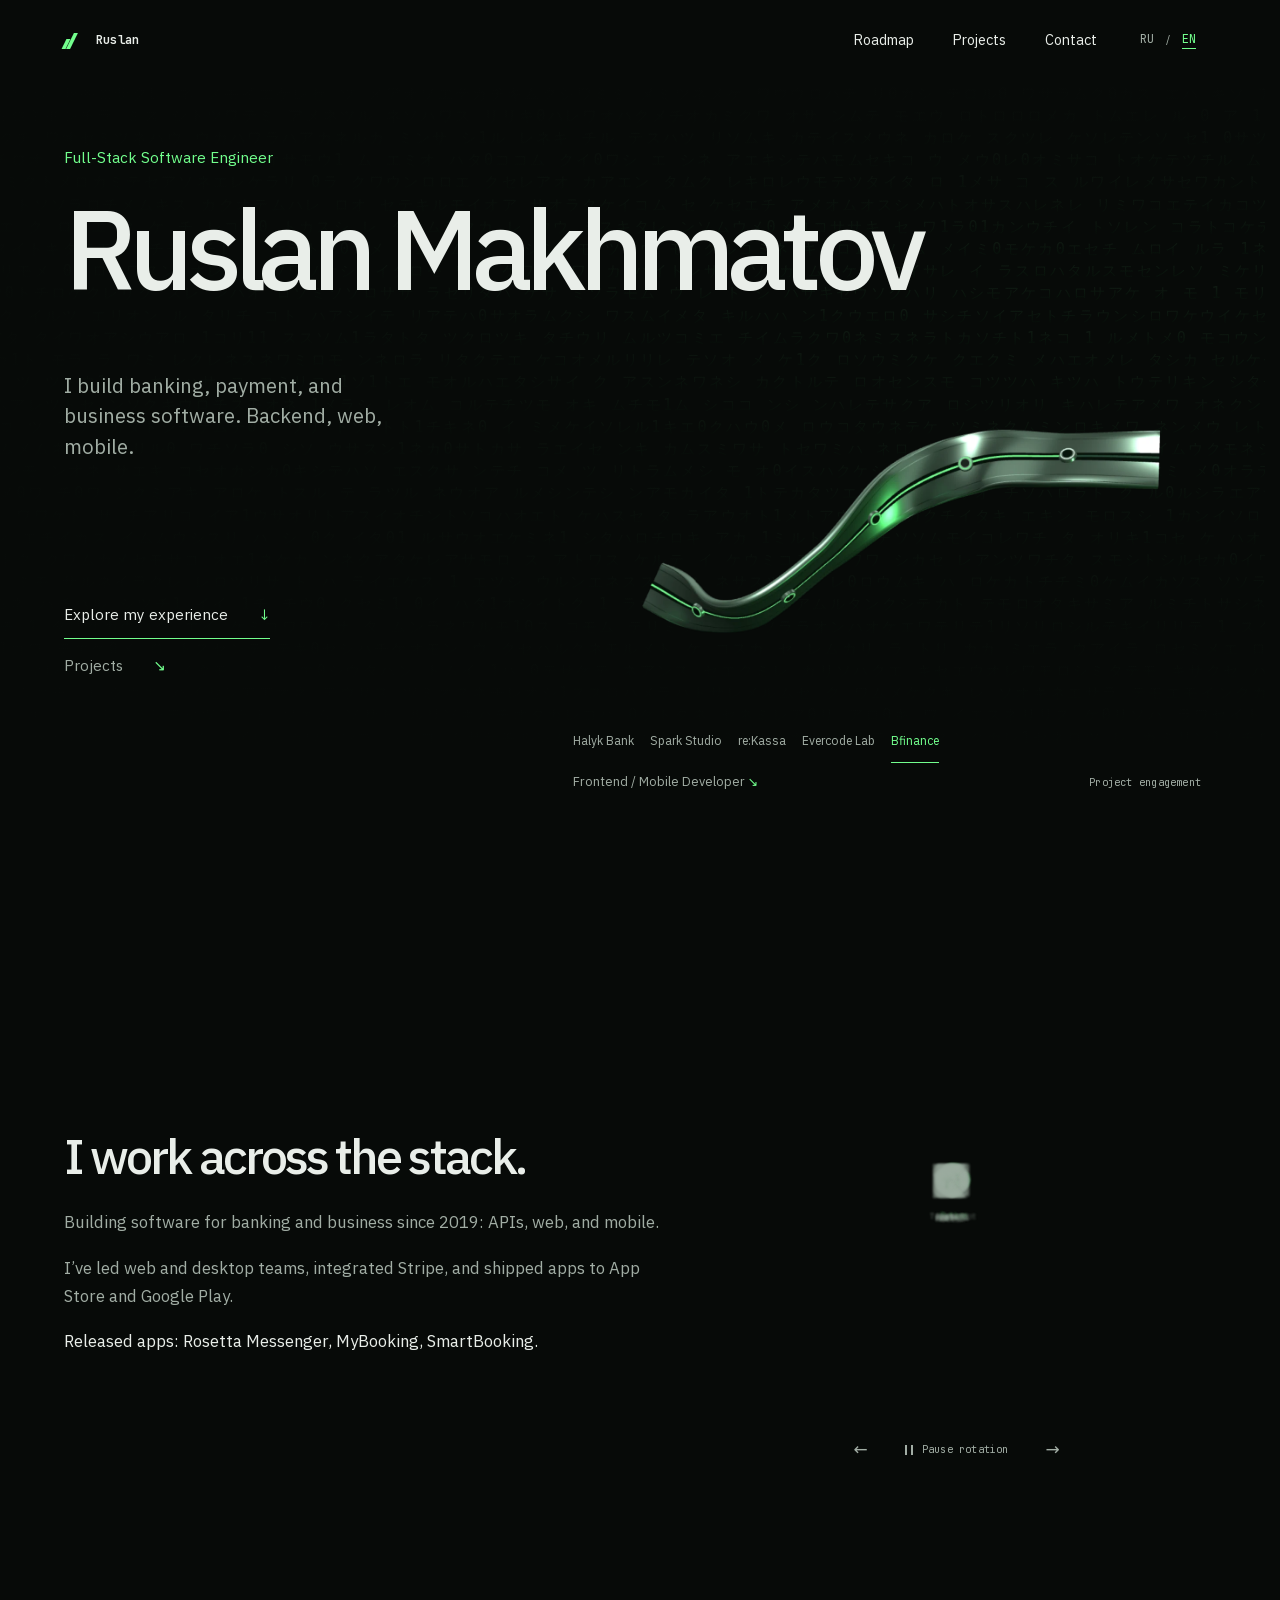
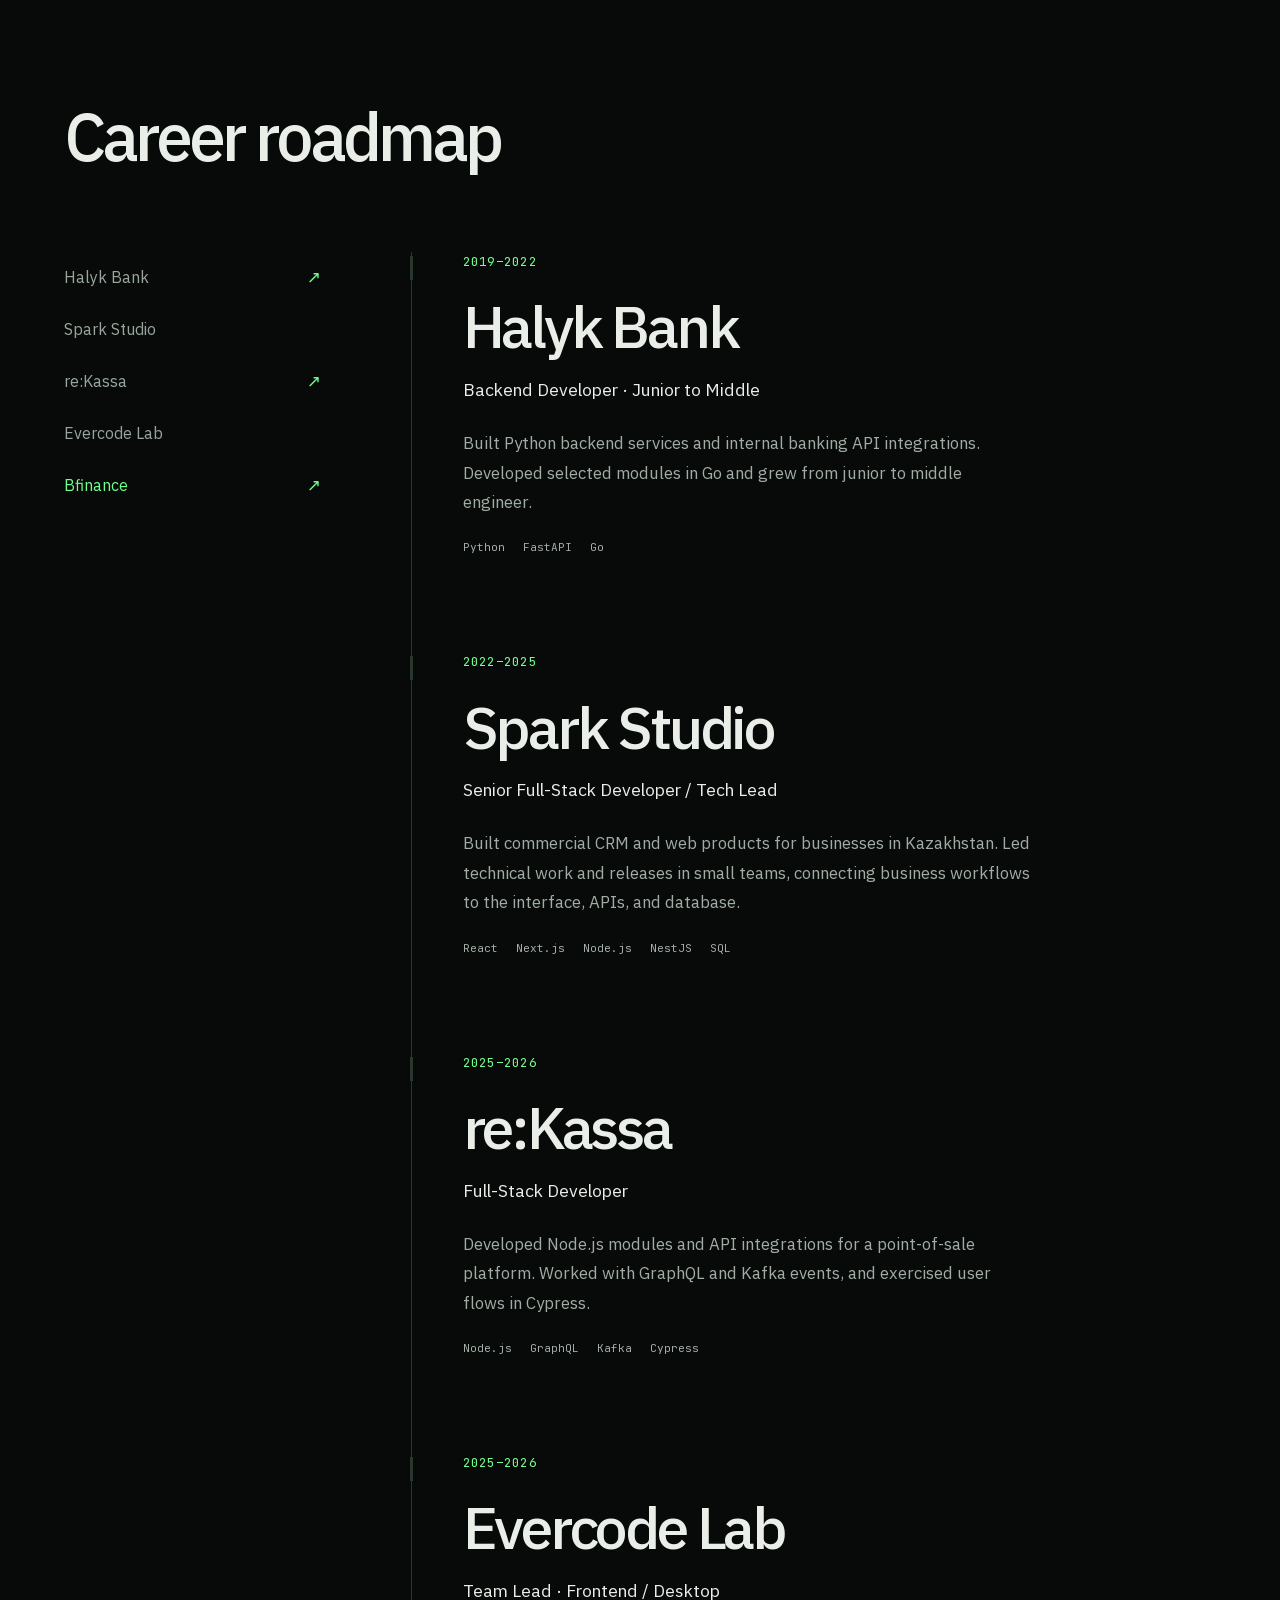
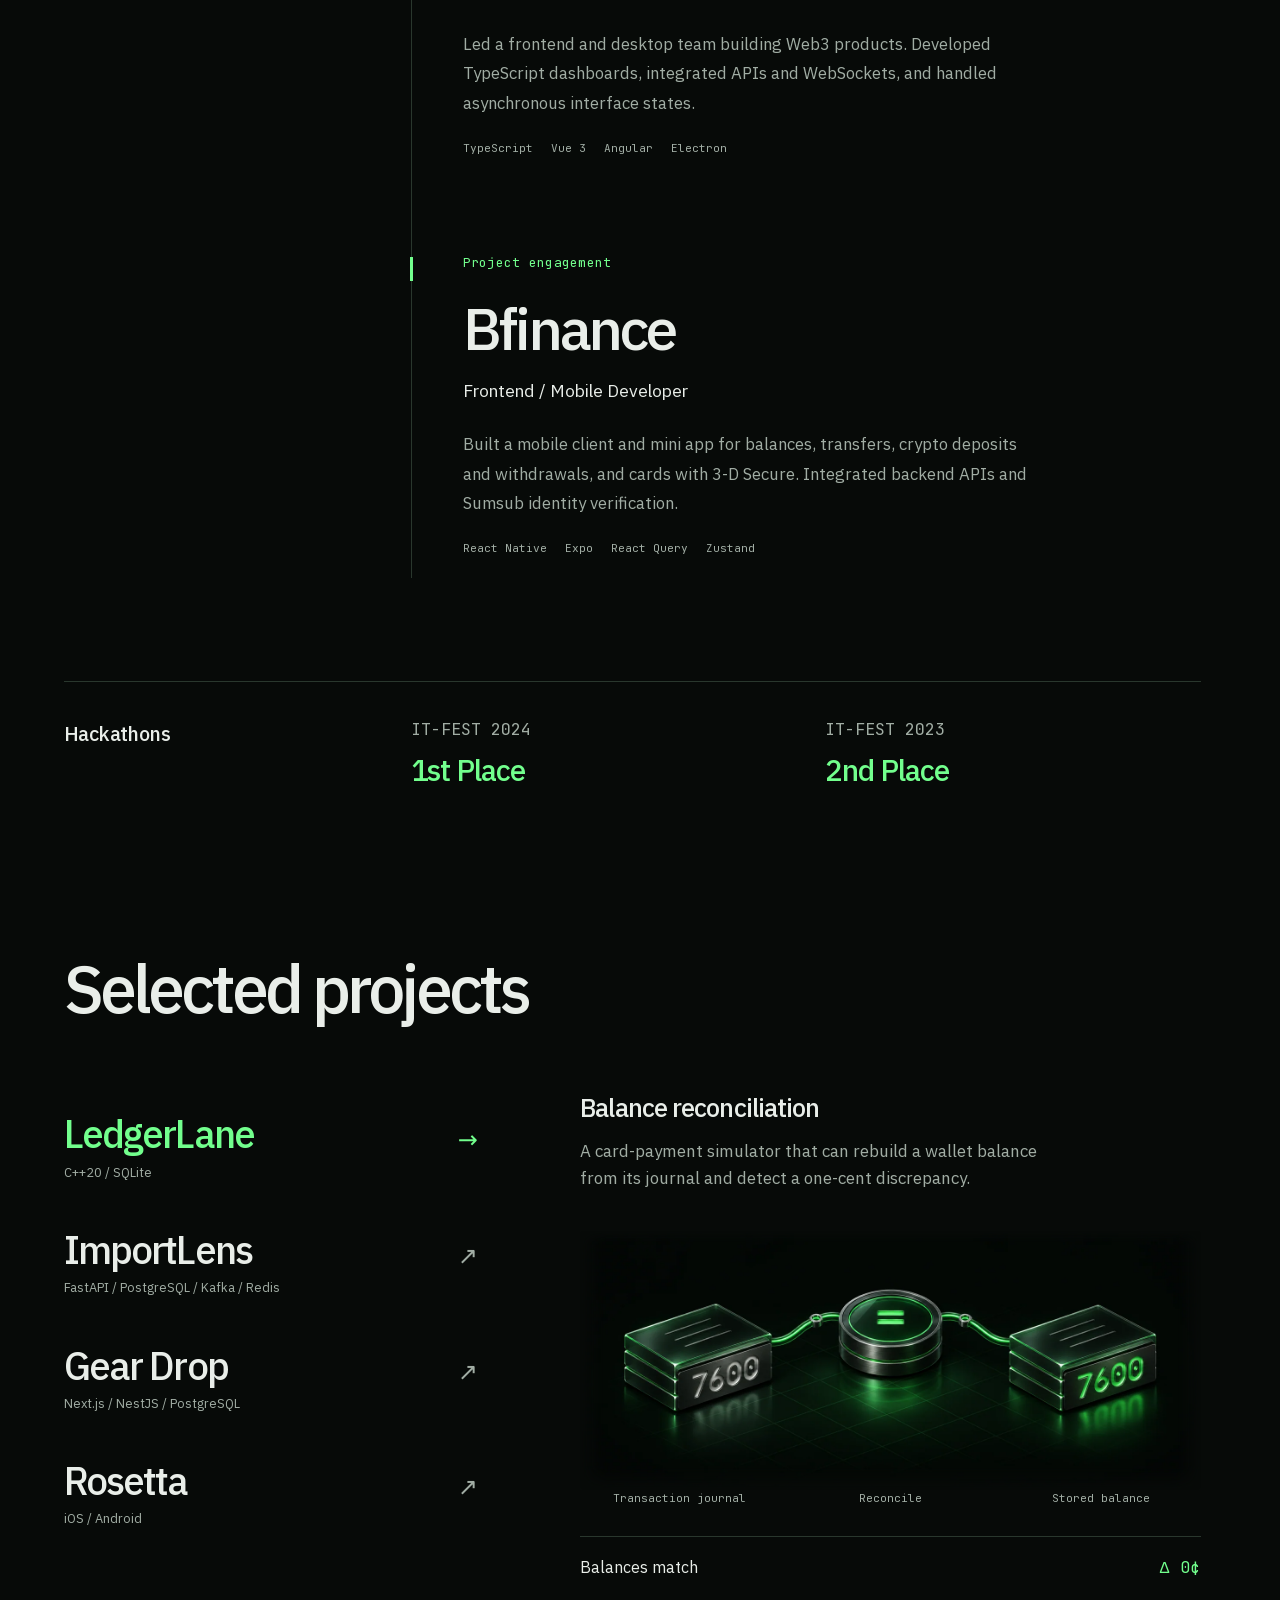
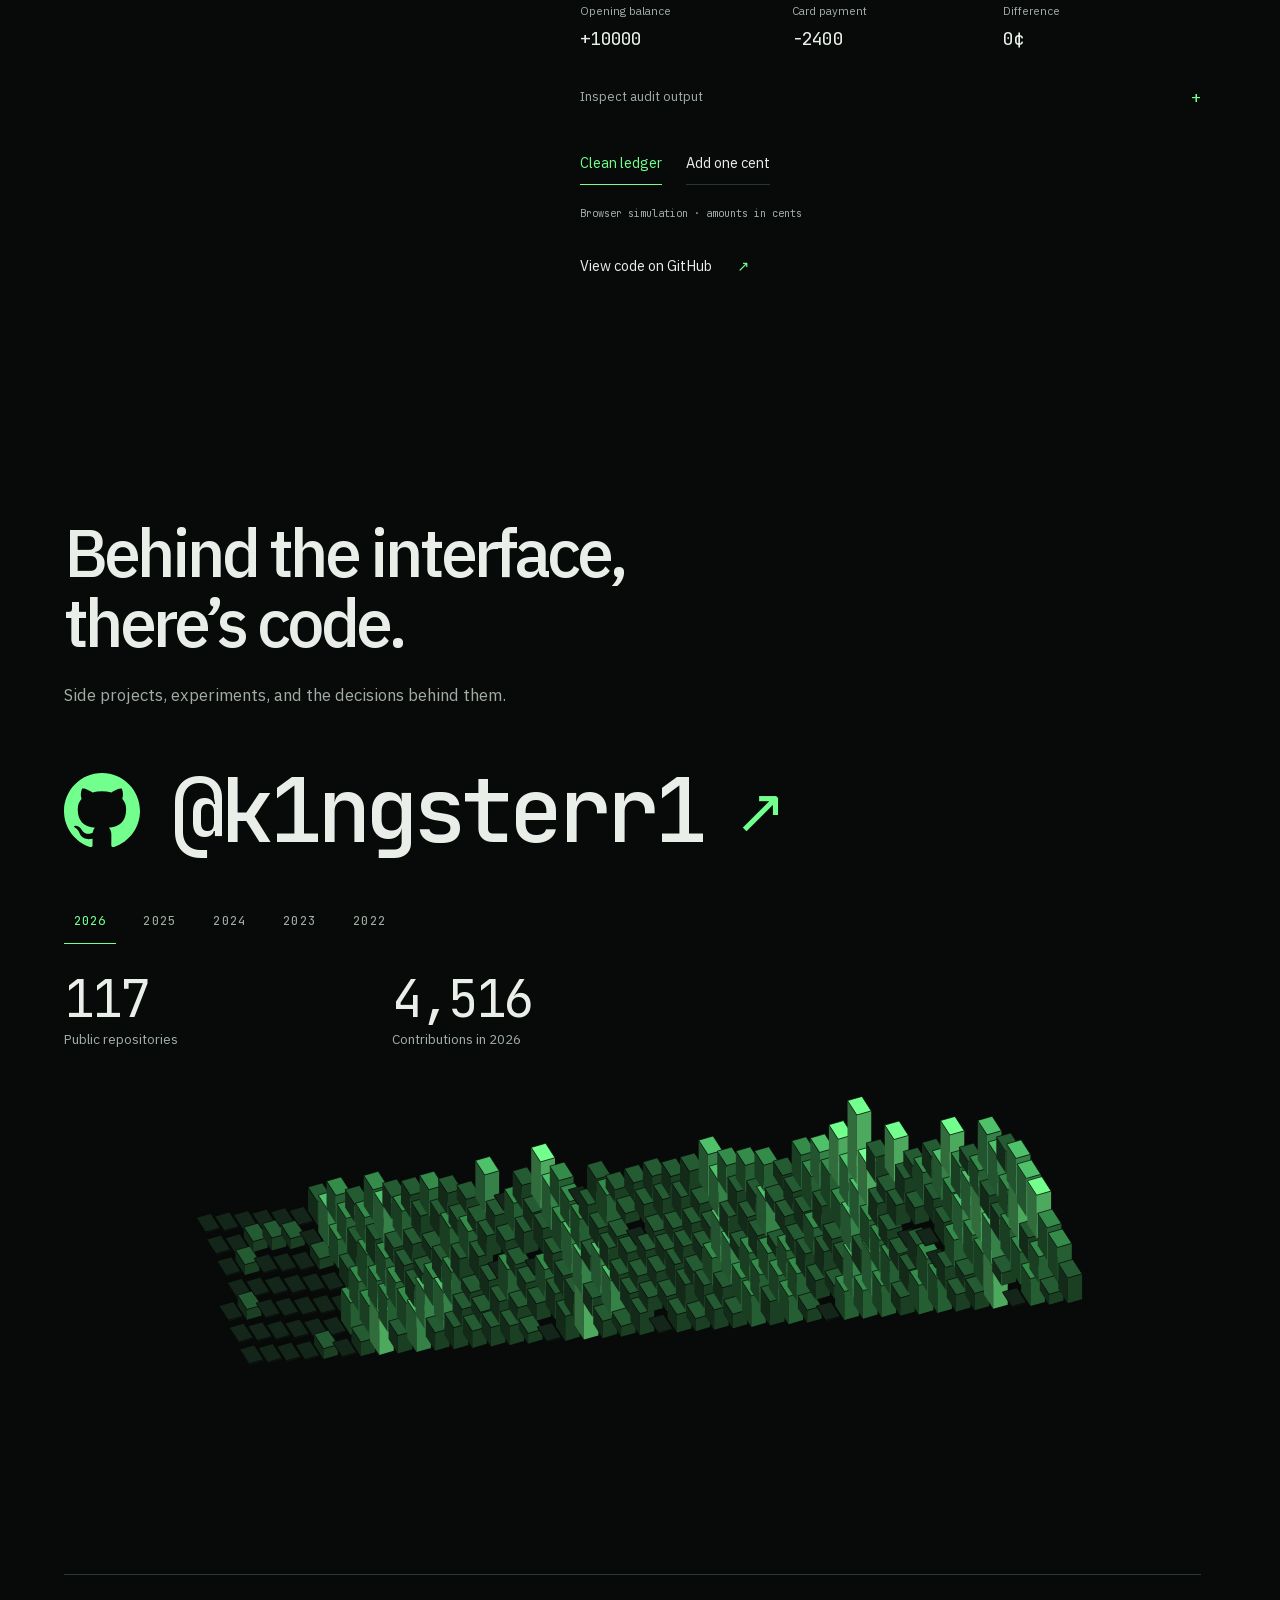
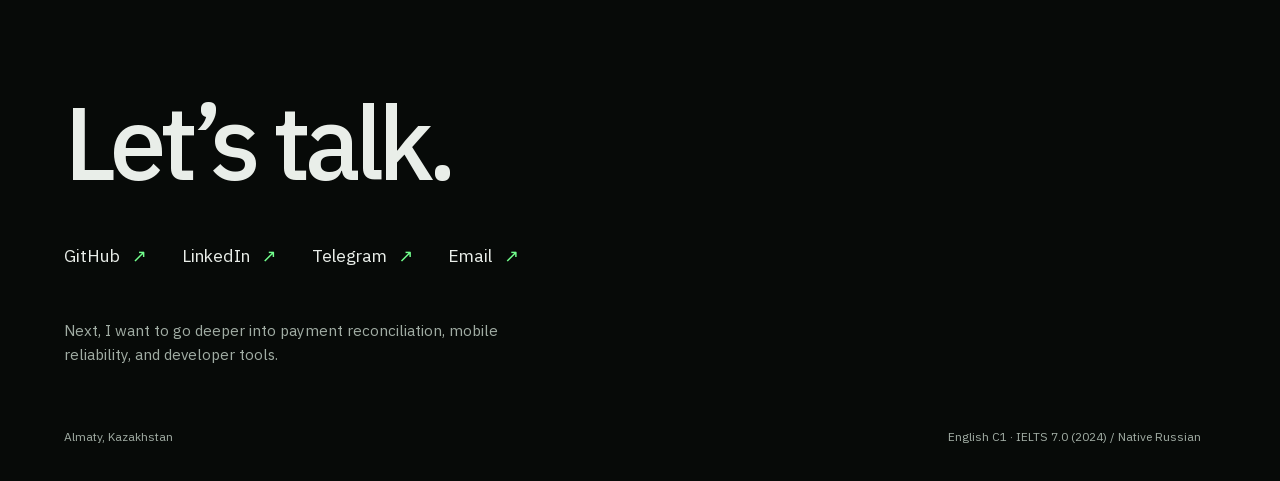
==== commit 7b21514a: "Publish IT-FEST hackathon results" ====
--- a/index.html
+++ b/index.html
@@ -1,2 +1,2 @@
-<!DOCTYPE html><html lang="en"><head><meta charSet="utf-8"/><meta name="viewport" content="width=device-width, initial-scale=1"/><link rel="stylesheet" href="/_next/static/chunks/38rz3ari6m8tk.css" data-precedence="next"/><link rel="preload" as="script" fetchPriority="low" href="/_next/static/chunks/0j1we3cwg31qe.js"/><script src="/_next/static/chunks/16d9m7jc71162.js" async=""></script><script src="/_next/static/chunks/23e6jep2anmtk.js" async=""></script><script src="/_next/static/chunks/turbopack-2u1d16houkiyo.js" async=""></script><script src="/_next/static/chunks/3qfy96eoyh-ek.js" async=""></script><script src="/_next/static/chunks/2ciw9glezfyim.js" async=""></script><script src="/_next/static/chunks/0a-41ot16k9bh.js" async=""></script><title>Ruslan Makhmatov · Full-Stack Software Engineer</title><meta name="description" content="I build banking, payment, and business software. Backend, web, mobile."/><link rel="icon" href="/icon.svg?icon.1q4gu2441_fa_.svg" sizes="any" type="image/svg+xml"/><script>(function(){try{if(location.hash||matchMedia('(prefers-reduced-motion: reduce)').matches||sessionStorage.getItem('trace-intro-seen'))return;document.documentElement.dataset.intro='opening';setTimeout(function(){if(document.documentElement.dataset.intro){delete document.documentElement.dataset.intro;document.dispatchEvent(new Event('trace:intro-timeout'))}},6000)}catch{}})();</script><script>(function(){if(location.hash!=='#github')return;var image=document.createElement('link');image.rel='preload';image.as='image';image.href="/github/activity-2026.svg";image.fetchPriority='high';document.head.appendChild(image);["ibm-plex-sans-latin","jetbrains-mono-latin"].forEach(function(name){var font=document.createElement('link');font.rel='preload';font.as='font';font.type='font/woff2';font.crossOrigin='anonymous';font.href='/fonts/'+name+'.woff2';document.head.appendChild(font)})})();</script><script src="/_next/static/chunks/0cz1d0mv5g_q7.js" noModule=""></script></head><body><div hidden=""><!--$--><!--/$--></div><div class="matrix-intro" role="dialog" aria-modal="true" aria-label="Introduction"><canvas class="matrix-intro-canvas" aria-hidden="true"></canvas><div class="intro-signature mono" aria-hidden="true">01010010 01001101</div><p class="intro-title" aria-hidden="true">Ruslan<br/>Makhmatov</p><div class="intro-bottom"><p>Ruslan Makhmatov<span>Software Engineer</span></p><button type="button">Skip intro<span aria-hidden="true">↗</span></button></div></div><div class="portfolio-content"><a class="skip-link" href="#main">Skip to content</a><header class="site-header wrap"><a class="wordmark mono" href="/" aria-label="Ruslan Makhmatov"><span class="brand-mark" aria-hidden="true"></span>Ruslan</a><nav class="site-nav" aria-label="Main navigation"><a href="#roadmap">Roadmap</a><a href="#projects">Projects</a><a class="contact-nav" href="#contact">Contact</a><div class="language-switcher" role="group" aria-label="Website language"><span class="language-option"><a href="/ru/" data-path="/ru/" hrefLang="ru" lang="ru" aria-label="Русская версия">RU</a></span><span class="language-option"><span class="language-divider" aria-hidden="true">/</span><a href="/" data-path="/" hrefLang="en" lang="en" aria-label="English version" aria-current="page">EN</a></span></div></nav></header><main id="main" tabindex="-1"><section class="hero-shell" aria-labelledby="person"><div class="hero-atmosphere" aria-hidden="true"></div><div class="hero wrap"><div class="hero-intro"><p class="hero-role">Full-Stack Software Engineer</p><h1 id="person"><span>Ruslan</span> <span>Makhmatov</span></h1><p class="hero-description">I build banking, payment, and business software. Backend, web, mobile.</p><div class="hero-actions"><a class="primary-link" href="#roadmap">Explore my experience<span aria-hidden="true">↓</span></a><a class="secondary-link" href="#projects">Projects<span aria-hidden="true">↘</span></a></div></div><figure class="trace-figure" aria-label="Career signal"><div class="trace-window"><div class="trace-art" aria-hidden="true"></div></div><div class="trace-controls"><div class="trace-steps" role="group" aria-label="Career checkpoints"><button type="button" aria-label="Halyk Bank" aria-pressed="false"><span>Halyk Bank</span></button><button type="button" aria-label="Spark Studio" aria-pressed="false"><span>Spark Studio</span></button><button type="button" aria-label="re:Kassa" aria-pressed="false"><span>re:Kassa</span></button><button type="button" aria-label="Evercode Lab" aria-pressed="false"><span>Evercode Lab</span></button><button type="button" aria-label="Bfinance" aria-pressed="true"><span>Bfinance</span></button></div></div><figcaption class="trace-caption" aria-live="polite"><a href="#bfinance">Frontend / Mobile Developer<!-- --> <span aria-hidden="true">↘</span></a><span class="mono">Project engagement</span></figcaption></figure></div></section><section class="section about-section wrap" id="technologies" aria-labelledby="about-title"><div class="about-copy"><h2 id="about-title">I work across the stack.</h2><p>Building software for banking and business since 2019: APIs, web, and mobile.</p><p>I’ve led web and desktop teams, integrated Stripe, and shipped apps to App Store and Google Play.</p><p class="about-releases">Released apps: Rosetta Messenger, MyBooking, SmartBooking.</p></div><div class="technology-panel"><figure class="technology-showcase"><ul class="technology-orbit" aria-label="Technology navigation" aria-describedby="orbit-hint"><li><button class="technology-card" type="button" aria-pressed="true"><span class="technology-logo" aria-hidden="true" style="mask-image:url(/technologies/python.svg)"></span><span class="mono">Python</span></button></li><li><button class="technology-card" type="button" aria-pressed="false"><span class="technology-logo" aria-hidden="true" style="mask-image:url(/technologies/react.svg)"></span><span class="mono">React</span></button></li><li><button class="technology-card" type="button" aria-pressed="false"><span class="technology-logo" aria-hidden="true" style="mask-image:url(/technologies/typescript.svg)"></span><span class="mono">TypeScript</span></button></li><li><button class="technology-card" type="button" aria-pressed="false"><span class="technology-logo" aria-hidden="true" style="mask-image:url(/technologies/nextdotjs.svg)"></span><span class="mono">Next.js</span></button></li><li><button class="technology-card" type="button" aria-pressed="false"><span class="technology-logo" aria-hidden="true" style="mask-image:url(/technologies/fastapi.svg)"></span><span class="mono">FastAPI</span></button></li><li><button class="technology-card" type="button" aria-pressed="false"><span class="technology-logo" aria-hidden="true" style="mask-image:url(/technologies/cplusplus.svg)"></span><span class="mono">C++</span></button></li><li><button class="technology-card" type="button" aria-pressed="false"><span class="technology-logo" aria-hidden="true" style="mask-image:url(/technologies/nestjs.svg)"></span><span class="mono">NestJS</span></button></li><li><button class="technology-card" type="button" aria-pressed="false"><span class="technology-logo" aria-hidden="true" style="mask-image:url(/technologies/swift.svg)"></span><span class="mono">Swift</span></button></li><li><button class="technology-card" type="button" aria-pressed="false"><span class="technology-logo" aria-hidden="true" style="mask-image:url(/technologies/kotlin.svg)"></span><span class="mono">Kotlin</span></button></li></ul><figcaption class="visually-hidden" aria-live="polite"><span class="technology-name">Python</span></figcaption></figure><div class="technology-toolbar"><p class="visually-hidden" id="orbit-hint">Drag or use the arrow keys</p><div class="technology-controls" role="group" aria-label="Technology navigation"><button type="button" aria-label="Previous technology">←</button><button class="orbit-toggle mono" type="button"><span class="pause-symbol" aria-hidden="true"></span>Pause rotation</button><button type="button" aria-label="Next technology">→</button></div></div></div></section><section class="section wrap" id="roadmap" aria-labelledby="roadmap-title"><h2 id="roadmap-title">Career roadmap</h2><div class="career-experience"><nav class="career-menu" aria-label="Career checkpoints"><ol><li><a href="#halyk"><span><strong>Halyk Bank</strong></span><span class="career-menu-arrow" aria-hidden="true">↗</span></a></li><li><a href="#spark"><span><strong>Spark Studio</strong></span><span class="career-menu-arrow" aria-hidden="true">↗</span></a></li><li><a href="#rekassa"><span><strong>re:Kassa</strong></span><span class="career-menu-arrow" aria-hidden="true">↗</span></a></li><li><a href="#evercode"><span><strong>Evercode Lab</strong></span><span class="career-menu-arrow" aria-hidden="true">↗</span></a></li><li><a href="#bfinance"><span><strong>Bfinance</strong></span><span class="career-menu-arrow" aria-hidden="true">↗</span></a></li></ol></nav><ol class="career-list"><li class="career-row" id="halyk"><article class="career-entry" aria-labelledby="halyk-title"><p class="career-meta mono">2019–2022</p><header class="career-heading"><h3 id="halyk-title"><span class="career-title-base">Halyk Bank</span><span class="career-title-decode" aria-hidden="true">Halyk Bank</span></h3><p class="career-role">Backend Developer · Junior to Middle</p></header><p class="career-description">Built Python backend services and internal banking API integrations. Developed selected modules in Go and grew from junior to middle engineer.</p><ul class="career-tools mono" aria-label="Technologies"><li>Python</li><li>FastAPI</li><li>Go</li></ul></article></li><li class="career-row" id="spark"><article class="career-entry" aria-labelledby="spark-title"><p class="career-meta mono">2022–2025</p><header class="career-heading"><h3 id="spark-title"><span class="career-title-base">Spark Studio</span><span class="career-title-decode" aria-hidden="true">Spark Studio</span></h3><p class="career-role">Senior Full-Stack Developer / Tech Lead</p></header><p class="career-description">Built commercial CRM and web products for businesses in Kazakhstan. Led technical work and releases in small teams, connecting business workflows to the interface, APIs, and database.</p><ul class="career-tools mono" aria-label="Technologies"><li>React</li><li>Next.js</li><li>Node.js</li><li>NestJS</li><li>SQL</li></ul></article></li><li class="career-row" id="rekassa"><article class="career-entry" aria-labelledby="rekassa-title"><p class="career-meta mono">2025–2026</p><header class="career-heading"><h3 id="rekassa-title"><span class="career-title-base">re:Kassa</span><span class="career-title-decode" aria-hidden="true">re:Kassa</span></h3><p class="career-role">Full-Stack Developer</p></header><p class="career-description">Developed Node.js modules and API integrations for a point-of-sale platform. Worked with GraphQL and Kafka events, and exercised user flows in Cypress.</p><ul class="career-tools mono" aria-label="Technologies"><li>Node.js</li><li>GraphQL</li><li>Kafka</li><li>Cypress</li></ul></article></li><li class="career-row" id="evercode"><article class="career-entry" aria-labelledby="evercode-title"><p class="career-meta mono">2025–2026</p><header class="career-heading"><h3 id="evercode-title"><span class="career-title-base">Evercode Lab</span><span class="career-title-decode" aria-hidden="true">Evercode Lab</span></h3><p class="career-role">Team Lead · Frontend / Desktop</p></header><p class="career-description">Led a frontend and desktop team building Web3 products. Developed TypeScript dashboards, integrated APIs and WebSockets, and handled asynchronous interface states.</p><ul class="career-tools mono" aria-label="Technologies"><li>TypeScript</li><li>Vue 3</li><li>Angular</li><li>Electron</li></ul></article></li><li class="career-row" id="bfinance"><article class="career-entry" aria-labelledby="bfinance-title"><p class="career-meta mono">Project engagement</p><header class="career-heading"><h3 id="bfinance-title"><span class="career-title-base">Bfinance</span><span class="career-title-decode" aria-hidden="true">Bfinance</span></h3><p class="career-role">Frontend / Mobile Developer</p></header><p class="career-description">Built a mobile client and mini app for balances, transfers, crypto deposits and withdrawals, and cards with 3-D Secure. Integrated backend APIs and Sumsub identity verification.</p><ul class="career-tools mono" aria-label="Technologies"><li>React Native</li><li>Expo</li><li>React Query</li><li>Zustand</li></ul></article></li></ol></div></section><section class="section wrap" id="projects" aria-labelledby="projects-title"><h2 id="projects-title">Selected projects</h2><div class="project-index"><fieldset class="work-picker"><legend class="visually-hidden">Choose a project</legend><div class="work-choice"><input class="visually-hidden work-input" type="radio" id="work-select-ledgerlane" aria-label="LedgerLane" aria-controls="work-case-ledgerlane" name="selected-work" checked="" value="ledgerlane"/><label class="work-label" for="work-select-ledgerlane"><span class="work-name">LedgerLane</span><span class="work-direction" aria-hidden="true"></span><span class="work-stack">C++20 / SQLite</span></label></div><div class="work-choice"><input class="visually-hidden work-input" type="radio" id="work-select-importlens" aria-label="ImportLens" aria-controls="work-case-importlens" name="selected-work" value="importlens"/><label class="work-label" for="work-select-importlens"><span class="work-name">ImportLens</span><span class="work-direction" aria-hidden="true"></span><span class="work-stack">FastAPI / PostgreSQL / Kafka / Redis</span></label></div><div class="work-choice"><input class="visually-hidden work-input" type="radio" id="work-select-gear-drop" aria-label="Gear Drop" aria-controls="work-case-gear-drop" name="selected-work" value="gear-drop"/><label class="work-label" for="work-select-gear-drop"><span class="work-name">Gear Drop</span><span class="work-direction" aria-hidden="true"></span><span class="work-stack">Next.js / NestJS / PostgreSQL</span></label></div><div class="work-choice"><input class="visually-hidden work-input" type="radio" id="work-select-rosetta" aria-label="Rosetta" aria-controls="work-case-rosetta" name="selected-work" value="rosetta"/><label class="work-label" for="work-select-rosetta"><span class="work-name">Rosetta</span><span class="work-direction" aria-hidden="true"></span><span class="work-stack">iOS / Android</span></label></div></fieldset><div class="work-stage"><section class="work-panel" data-project="ledgerlane" id="work-case-ledgerlane" aria-labelledby="work-title-ledgerlane"><header class="work-panel-heading"><h3 id="work-title-ledgerlane">Balance reconciliation</h3><p>A card-payment simulator that can rebuild a wallet balance from its journal and detect a one-cent discrepancy.</p></header><div class="audit" data-drift="false"><div class="demo-infographic"><div class="project-artwork" aria-hidden="true"><img src="/projects/infographics/ledger-clean.webp" width="1440" height="600" loading="lazy" decoding="async" alt=""/></div><div class="diagram-steps mono" aria-hidden="true"><span>Transaction journal</span><span>Reconcile</span><span>Stored balance</span></div></div><div class="audit-body"><div aria-live="polite" aria-atomic="true"><div class="demo-result"><p class="audit-status">Balances match</p><span class="demo-delta mono">Δ <!-- -->0<!-- -->¢</span></div><dl class="audit-values visually-hidden"><div><dt>From journal / cents</dt><dd>7600</dd></div><div><dt>Stored / cents</dt><dd>7600</dd></div></dl></div><dl class="ledger-equation"><div><dt>Opening balance</dt><dd>+<!-- -->10000</dd></div><div><dt>Card payment</dt><dd>−<!-- -->2400</dd></div><div><dt>Difference</dt><dd>0<!-- -->¢</dd></div></dl><details class="demo-output"><summary>Inspect audit output<span aria-hidden="true">+</span></summary><pre lang="en"><code>$ ledgerlane demo.sqlite3 audit
-Audit issues: 0 · Exit code: 0</code></pre></details><div class="audit-actions" role="group" aria-label="Audit scenario"><button type="button" aria-pressed="true">Clean ledger</button><button type="button" aria-pressed="false">Add one cent</button></div><p class="demo-note">Browser simulation · amounts in cents</p></div></div><div class="work-links"><a href="https://github.com/k1ngsterr1/ledgerlane">View code on GitHub<span aria-hidden="true">↗</span></a></div></section><section class="work-panel" data-project="importlens" id="work-case-importlens" aria-labelledby="work-title-importlens"><header class="work-panel-heading"><h3 id="work-title-importlens">Reversible imports</h3><p>Preview a supplier price list, apply the reviewed catalog revision, and roll it back when necessary.</p></header><div class="experiment catalog-demo" data-stage="preview"><div class="demo-infographic"><div class="project-artwork" aria-hidden="true"><img src="/projects/infographics/catalog-preview.webp" width="1440" height="600" loading="lazy" decoding="async" alt=""/></div><div class="diagram-steps mono" aria-hidden="true"><span>Price list</span><span>Review changes</span><span>Catalog revisions</span></div></div><div class="demo-result"><p class="experiment-result" aria-live="polite">Changes have not been applied.</p><span class="catalog-version mono">v<!-- -->01</span></div><table class="catalog-example"><thead><tr><th>SKU</th><th>Catalog</th><th>Price list</th></tr></thead><tbody><tr><th scope="row">KB-42</th><td>12900</td><td class="catalog-next"><span>13400</span><small>+500</small></td></tr><tr><th scope="row">MS-07</th><td>8400</td><td class="catalog-next"><span>7900</span><small>-500</small></td></tr></tbody></table><div class="experiment-actions"><button type="button">Apply revision<span aria-hidden="true">↗</span></button><button type="button" disabled="">Roll back<span aria-hidden="true">↶</span></button></div><p class="demo-note">Local model · sample data</p></div><div class="work-links"><a href="https://github.com/k1ngsterr1/importlens">View code on GitHub<span aria-hidden="true">↗</span></a></div></section><section class="work-panel" data-project="gear-drop" id="work-case-gear-drop" aria-labelledby="work-title-gear-drop"><header class="work-panel-heading"><h3 id="work-title-gear-drop">The last item</h3><p>A storefront with typed checkout. Two shoppers can race for the last item, and only one order succeeds.</p></header><div class="experiment stock-demo" data-completed="false"><div class="demo-infographic"><div class="project-artwork" aria-hidden="true"><img src="/projects/infographics/stock-ready.webp" width="1440" height="600" loading="lazy" decoding="async" alt=""/></div><div class="diagram-steps mono" aria-hidden="true"><span>Two shoppers</span><span>One item</span><span>One reservation</span></div></div><div class="demo-result"><p>Two requests for the last item.</p><p class="stock-count"><strong>1</strong><span>item in stock</span></p></div><div class="reservation-results" aria-live="polite"><p data-result="idle"><span class="request-identifier" aria-hidden="true">A</span><span class="reservation-label"><span>Request<!-- --> <!-- -->A</span><strong>Ready to run</strong></span></p><p data-result="idle"><span class="request-identifier" aria-hidden="true">B</span><span class="reservation-label"><span>Request<!-- --> <!-- -->B</span><strong>Ready to run</strong></span></p></div><div class="experiment-actions"><button type="button">Run requests<span aria-hidden="true">↗</span></button><button type="button" disabled="">Reset<span aria-hidden="true">↶</span></button></div><p class="demo-note">Local model of sequential reservation</p></div><div class="work-links"><a href="https://github.com/k1ngsterr1/gear-drop">View code on GitHub<span aria-hidden="true">↗</span></a></div></section><section class="work-panel" data-project="rosetta" id="work-case-rosetta" aria-labelledby="work-title-rosetta"><header class="work-panel-heading"><h3 id="work-title-rosetta">Messenger for iOS and Android</h3><p>A private messenger for iOS and Android, with messaging, media sharing, and voice calls.</p><div class="work-links store-links"><a href="https://apps.apple.com/kz/app/rosetta-messenger/id6760127896">App Store<span aria-hidden="true">↗</span></a><a href="https://play.google.com/store/apps/details?id=com.rosetta.messenger">Google Play<span aria-hidden="true">↗</span></a></div></header><div class="rosetta-project"><div class="rosetta-contribution"><img src="/projects/rosetta-icon.webp" alt="" width="48" height="48" loading="lazy" decoding="async"/><p><strong>My contribution</strong><span>Publishing and updating mobile releases in both stores.</span></p></div><figure class="rosetta-cover" aria-label="Rosetta 3D cover with a sculptural R in a binary stream"><img class="rosetta-cover-flat" src="/projects/rosetta-cover.webp" alt="" width="1280" height="800" loading="lazy" decoding="async"/><div class="rosetta-cover-stage" aria-hidden="true"><img class="rosetta-cover-back" src="/projects/rosetta-depth-background.webp" alt="" width="1280" height="800" loading="lazy" decoding="async"/><div class="rosetta-cover-emblem rosetta-cover-shadow"><img src="/projects/rosetta-emblem.webp" alt="" width="1280" height="800" loading="lazy" decoding="async"/></div><div class="rosetta-cover-emblem"><img src="/projects/rosetta-emblem.webp" alt="" width="1280" height="800" loading="lazy" decoding="async"/></div><div class="rosetta-cover-light"><div class="rosetta-cover-beam"></div></div><span class="rosetta-cover-title">Rosetta</span></div><figcaption>Rosetta</figcaption></figure></div></section></div></div></section><section class="section github-section wrap" id="github" aria-labelledby="github-title"><h2 id="github-title">Behind the interface, there’s code.</h2><p class="github-intro">Side projects, experiments, and the decisions behind them.</p><a class="github-profile" href="https://github.com/k1ngsterr1" aria-label="Open k1ngsterr1 on GitHub"><span class="github-mark" aria-hidden="true"></span><span>@<!-- -->k1ngsterr1</span><span class="github-profile-arrow" aria-hidden="true">↗</span></a><div class="github-history"><style>.github-history:has(#github-year-2026:checked) [data-period]:not([data-period="2026"]){display:none}.github-history:has(#github-year-2025:checked) [data-period]:not([data-period="2025"]){display:none}.github-history:has(#github-year-2024:checked) [data-period]:not([data-period="2024"]){display:none}.github-history:has(#github-year-2023:checked) [data-period]:not([data-period="2023"]){display:none}.github-history:has(#github-year-2022:checked) [data-period]:not([data-period="2022"]){display:none}</style><fieldset class="github-years mono"><legend class="visually-hidden">Choose activity year</legend><label class="github-year"><input class="visually-hidden" type="radio" id="github-year-2026" name="github-period" checked="" value="2026"/><span>2026</span></label><label class="github-year"><input class="visually-hidden" type="radio" id="github-year-2025" name="github-period" value="2025"/><span>2025</span></label><label class="github-year"><input class="visually-hidden" type="radio" id="github-year-2024" name="github-period" value="2024"/><span>2024</span></label><label class="github-year"><input class="visually-hidden" type="radio" id="github-year-2023" name="github-period" value="2023"/><span>2023</span></label><label class="github-year"><input class="visually-hidden" type="radio" id="github-year-2022" name="github-period" value="2022"/><span>2022</span></label></fieldset><dl class="github-stats"><div><dt>Public repositories</dt><dd>117</dd></div><div data-period="2026"><dt>Contributions in<!-- --> <!-- -->2026</dt><dd>4,516</dd></div><div data-period="2025"><dt>Contributions in<!-- --> <!-- -->2025</dt><dd>9,654</dd></div><div data-period="2024"><dt>Contributions in<!-- --> <!-- -->2024</dt><dd>3,168</dd></div><div data-period="2023"><dt>Contributions in<!-- --> <!-- -->2023</dt><dd>1,317</dd></div><div data-period="2022"><dt>Contributions in<!-- --> <!-- -->2022</dt><dd>121</dd></div></dl><figure class="github-activity" aria-label="GitHub contribution activity"><div class="github-terrain-view"><div class="github-terrain-mount" role="group" aria-label="GitHub activity" aria-describedby="github-terrain-hint github-day-detail" tabindex="-1"><img class="github-terrain" data-period="2026" src="/github/activity-2026.svg" width="1100" height="330" loading="lazy" decoding="async" alt=""/><img class="github-terrain" data-period="2025" src="/github/activity-2025.svg" width="1100" height="330" loading="lazy" decoding="async" alt=""/><img class="github-terrain" data-period="2024" src="/github/activity-2024.svg" width="1100" height="330" loading="lazy" decoding="async" alt=""/><img class="github-terrain" data-period="2023" src="/github/activity-2023.svg" width="1100" height="330" loading="lazy" decoding="async" alt=""/><img class="github-terrain" data-period="2022" src="/github/activity-2022.svg" width="1100" height="330" loading="lazy" decoding="async" alt=""/></div><p id="github-terrain-hint" class="visually-hidden">Arrow keys select a day. Home and End select the first and last day. Escape clears the selection.<!-- --> </p><output id="github-day-detail" class="github-day-detail mono" hidden="" aria-live="polite" aria-atomic="true"></output><div class="github-scene-controls" role="group" aria-label="GitHub activity" aria-hidden="true" data-ready="false"><button type="button" aria-label="Rotate left">←</button><button type="button" aria-label="Reset view">↺</button><button type="button" aria-label="Rotate right">→</button></div></div><figcaption class="visually-hidden">GitHub snapshot<!-- --> <time dateTime="2026-11-07">Nov 7, 2026</time></figcaption></figure><div class="visually-hidden" data-period="2026"><p>Jan 1, 2026<!-- --> – <!-- -->Nov 7, 2026</p><dl aria-label="Monthly contributions"><div><dt>Jan 2026</dt><dd>6</dd></div><div><dt>Feb 2026</dt><dd>330</dd></div><div><dt>Mar 2026</dt><dd>479</dd></div><div><dt>Apr 2026</dt><dd>240</dd></div><div><dt>May 2026</dt><dd>608</dd></div><div><dt>Jun 2026</dt><dd>182</dd></div><div><dt>Jul 2026</dt><dd>524</dd></div><div><dt>Aug 2026</dt><dd>560</dd></div><div><dt>Sep 2026</dt><dd>607</dd></div><div><dt>Oct 2026</dt><dd>768</dd></div><div><dt>Nov 2026</dt><dd>212</dd></div></dl></div><div class="visually-hidden" data-period="2025"><p>Jan 1, 2025<!-- --> – <!-- -->Dec 31, 2025</p><dl aria-label="Monthly contributions"><div><dt>Jan 2025</dt><dd>395</dd></div><div><dt>Feb 2025</dt><dd>216</dd></div><div><dt>Mar 2025</dt><dd>519</dd></div><div><dt>Apr 2025</dt><dd>735</dd></div><div><dt>May 2025</dt><dd>1,191</dd></div><div><dt>Jun 2025</dt><dd>1,242</dd></div><div><dt>Jul 2025</dt><dd>600</dd></div><div><dt>Aug 2025</dt><dd>1,990</dd></div><div><dt>Sep 2025</dt><dd>2,185</dd></div><div><dt>Oct 2025</dt><dd>445</dd></div><div><dt>Nov 2025</dt><dd>93</dd></div><div><dt>Dec 2025</dt><dd>43</dd></div></dl></div><div class="visually-hidden" data-period="2024"><p>Jan 1, 2024<!-- --> – <!-- -->Dec 31, 2024</p><dl aria-label="Monthly contributions"><div><dt>Jan 2024</dt><dd>268</dd></div><div><dt>Feb 2024</dt><dd>192</dd></div><div><dt>Mar 2024</dt><dd>457</dd></div><div><dt>Apr 2024</dt><dd>352</dd></div><div><dt>May 2024</dt><dd>118</dd></div><div><dt>Jun 2024</dt><dd>503</dd></div><div><dt>Jul 2024</dt><dd>333</dd></div><div><dt>Aug 2024</dt><dd>70</dd></div><div><dt>Sep 2024</dt><dd>150</dd></div><div><dt>Oct 2024</dt><dd>292</dd></div><div><dt>Nov 2024</dt><dd>200</dd></div><div><dt>Dec 2024</dt><dd>233</dd></div></dl></div><div class="visually-hidden" data-period="2023"><p>Jan 1, 2023<!-- --> – <!-- -->Dec 31, 2023</p><dl aria-label="Monthly contributions"><div><dt>Jan 2023</dt><dd>2</dd></div><div><dt>Feb 2023</dt><dd>9</dd></div><div><dt>Mar 2023</dt><dd>40</dd></div><div><dt>Apr 2023</dt><dd>107</dd></div><div><dt>May 2023</dt><dd>86</dd></div><div><dt>Jun 2023</dt><dd>35</dd></div><div><dt>Jul 2023</dt><dd>98</dd></div><div><dt>Aug 2023</dt><dd>101</dd></div><div><dt>Sep 2023</dt><dd>127</dd></div><div><dt>Oct 2023</dt><dd>266</dd></div><div><dt>Nov 2023</dt><dd>265</dd></div><div><dt>Dec 2023</dt><dd>181</dd></div></dl></div><div class="visually-hidden" data-period="2022"><p>Jan 1, 2022<!-- --> – <!-- -->Dec 31, 2022</p><dl aria-label="Monthly contributions"><div><dt>Jan 2022</dt><dd>0</dd></div><div><dt>Feb 2022</dt><dd>0</dd></div><div><dt>Mar 2022</dt><dd>0</dd></div><div><dt>Apr 2022</dt><dd>1</dd></div><div><dt>May 2022</dt><dd>0</dd></div><div><dt>Jun 2022</dt><dd>38</dd></div><div><dt>Jul 2022</dt><dd>58</dd></div><div><dt>Aug 2022</dt><dd>24</dd></div><div><dt>Sep 2022</dt><dd>0</dd></div><div><dt>Oct 2022</dt><dd>0</dd></div><div><dt>Nov 2022</dt><dd>0</dd></div><div><dt>Dec 2022</dt><dd>0</dd></div></dl></div></div></section></main><footer class="section wrap site-footer" id="contact"><h2>Let’s talk.</h2><ul class="contact-links"><li><a href="https://github.com/k1ngsterr1">GitHub<!-- --> <span aria-hidden="true">↗</span></a></li><li><a href="https://www.linkedin.com/in/mr-spark/">LinkedIn<!-- --> <span aria-hidden="true">↗</span></a></li><li><a href="https://t.me/r_makhmatov">Telegram<!-- --> <span aria-hidden="true">↗</span></a></li><li><a href="mailto:ruslanmakhmatov@gmail.com">Email<!-- --> <span aria-hidden="true">↗</span></a></li></ul><p class="footer-next">Next, I want to go deeper into payment reconciliation, mobile reliability, and developer tools.</p><div class="footer-line"><span>Almaty, Kazakhstan</span><span>English C1 · IELTS 7.0 (2024) / Native Russian</span></div></footer></div><!--$--><!--/$--><script id="_R_">(globalThis["TURBOPACK"] || (globalThis["TURBOPACK"] = [])).push({"otherChunks":["static/chunks/0j1we3cwg31qe.js","static/chunks/16d9m7jc71162.js","static/chunks/23e6jep2anmtk.js"],"runtimeModuleIds":[94553]});</script><script src="/_next/static/chunks/0j1we3cwg31qe.js" async=""></script><script>(self.__next_f=self.__next_f||[]).push([0])</script><script>self.__next_f.push([1,"1:\"$Sreact.fragment\"\n2:\"/_next/static/chunks/3qfy96eoyh-ek.js\"\n3:I[39756,[\"$2\"],\"default\"]\n4:I[37457,[\"$2\"],\"default\"]\n8:\"/_next/static/chunks/2ciw9glezfyim.js\"\n9:\"/_next/static/chunks/0a-41ot16k9bh.js\"\na:I[63565,[\"$8\",\"$9\"],\"MatrixIntro\"]\n11:\"ViewportBoundary\"\n12:I[97367,[\"$2\"],\"$11\"]\n14:\"MetadataBoundary\"\n15:I[97367,[\"$2\"],\"$14\"]\n16:\"$Sreact.suspense\"\n18:I[68027,[],\"default\",1]\n:HL[\"/_next/static/chunks/38rz3ari6m8tk.css\",\"style\"]\n5:X\n7:[[\"children\",{\"s\":\"__PAGE__\",\"h\":512,\"d\":{\"r\":[\"$\",\"$1\",\"c\",{\"children\":[[[\"$\",\"$La\",null,{\"locale\":\"en\"}],[\"$\",\"div\",null,{\"className\":\"portfolio-content\",\"children\":[[\"$\",\"a\",null,{\"className\":\"skip-link\",\"href\":\"#main\",\"children\":\"Skip to content\"}],[\"$\",\"header\",null,{\"className\":\"site-header wrap\",\"children\":[[\"$\",\"a\",null,{\"className\":\"wordmark mono\",\"href\":\"/\",\"aria-label\":\"Ruslan Makhmatov\",\"children\":[[\"$\",\"span\",null,{\"className\":\"brand-mark\",\"aria-hidden\":\"true\"}],\"Ruslan\"]}],[\"$\",\"nav\",null,{\"className\":\"site-nav\",\"aria-label\":\"Main navigation\",\"children\":[[\"$\",\"a\",null,{\"href\":\"#roadmap\",\"children\":\"Roadmap\"}],[\"$\",\"a\",null,{\"href\":\"#projects\",\"children\":\"Projects\"}],[\"$\",\"a\",null,{\"className\":\"contact-nav\",\"href\":\"#contact\",\"children\":\"Contact\"}],\"$Lb\"]}]]}],\"$Lc\",\"$Ld\"]}]],[\"$Le\",\"$Lf\"],\"$L10\"]}],\"p\":false,\"v\":null}}]]\n6:[[\"children\",{\"s\":\"(en)\",\"h\":528,\"d\":{\"r\":[\"$\",\"$1\",\"c\",{\"children\":[[[\"$\",\"link\",\"0\",{\"rel\":\"stylesheet\",\"href\":\"/_next/static/chunks/38rz3ari6m8tk.css\",\"precedence\":\"next\",\"crossOrigin\":\"$undefined\",\"nonce\":\"$undefined\"}]],[\"$\",\"html\",null,{\"lang\":\"en\",\"suppressHydrationWarning\":true,\"children\":[[\"$\",\"head\",null,{\"children\":[[\"$\",\"script\",null,{\"dangerouslySetInnerHTML\":{\"__html\":\"(function(){try{if(location.hash||matchMedia('(prefers-reduced-motion: reduce)').matches||sessionStorage.getItem('trace-intro-seen'))return;document.documentElement.dataset.intro='opening';setTimeout(function(){if(document.documentElement.dataset.intro){delete document.documentElement.dataset.intro;document.dispatchEvent(new Event('trace:intro-timeout'))}},6000)}catch{}})();\"}}],[\"$\",\"script\",null,{\"dangerouslySetInnerHTML\":{\"__html\":\"(function(){if(location.hash!=='#github')return;var image=document.createElement('link');image.rel='preload';image.as='image';image.href=\\\"/github/activity-2026.svg\\\";image.fetchPriority='high';document.head.appendChild(image);[\\\"ibm-plex-sans-latin\\\",\\\"jetbrains-mono-latin\\\"].forEach(function(name){var font=document.createElement('link');font.rel='preload';font.as='font';font.type='font/woff2';font.crossOrigin='anonymous';font.href='/fonts/'+name+'.woff2';document.head.appendChild(font)})})();\"}}]]}],[\"$\",\"body\",null,{\"children\":[\"$\",\"$L3\",null,{\"parallelRouterKey\":\"children\",\"error\":\"$undefined\",\"errorStyles\":\"$undefined\",\"errorScripts\":\"$undefined\",\"template\":[\"$\",\"$L4\",null,{}],\"templateStyles\":\"$undefined\",\"templateScripts\":\"$undefined\",\"notFound\":[[[\"$\",\"title\",null,{\"children\":\"404: This page could not be found.\"}],[\"$\",\"div\",null,{\"style\":\"$0:t:t:d:r:props:children:1:props:notFound:0:1:props:style\",\"children\":[\"$\",\"div\",null,{\"children\":[[\"$\",\"style\",null,{\"dangerouslySetInnerHTML\":{\"__html\":\"body{color:#000;background:#fff;margin:0}.next-error-h1{border-right:1px solid rgba(0,0,0,.3)}@media (prefers-color-scheme:dark){body{color:#fff;background:#000}.next-error-h1{border-right:1px solid rgba(255,255,255,.3)}}\"}}],[\"$\",\"h1\",null,{\"className\":\"next-error-h1\",\"style\":\"$0:t:t:d:r:props:children:1:props:notFound:0:1:props:children:props:children:1:props:style\",\"children\":404}],[\"$\",\"div\",null,{\"style\":\"$0:t:t:d:r:props:children:1:props:notFound:0:1:props:children:props:children:2:props:style\",\"children\":[\"$\",\"h2\",null,{\"style\":\"$0:t:t:d:r:props:children:1:props:notFound:0:1:props:children:props:children:2:props:children:props:style\",\"children\":\"This page could not be found.\"}]}]]}]}]],[]],\"forbidden\":\"$undefined\",\"unauthorized\":\"$undefined\"}]}]]}]]}],\"p\":false,\"v\":null},\"c\":\"$Q7\"}]]\n0:{\"P\":null,\"c\":[\"\",\"\"],\"q\":\"\",\"i\":false,\"t\":{\"t\":{\"s\":\"\",\"h\":528,\"d\":{\"r\":[\"$\",\"$1\",\"c\",{\"children\":[null,[\"$\",\"$L3\",null,{\"parallelRouterKey\":\"children\",\"error\":\"$undefined\",\"errorStyles\":\"$undefined\",\"errorScripts\":\"$undefined\",\"template\":[\"$\",\"$L4\",null,{}],\"templateStyles\":\"$undefined\",\"templateScripts\":\"$undefined\",\"notFound\":[[[\"$\",\"title\",null,{\"children\":\"404: This page could not be found.\"}],[\"$\",\"div\",null,{\"style\":{\"fontFamily\":\"system-ui,\\\"Segoe UI\\\",Roboto,Helvetica,Arial,sans-serif,\\\"Apple Color Emoji\\\",\\\"Segoe UI Emoji\\\"\",\"height\":\"100vh\",\"textAlign\":\"center\",\"display\":\"flex\",\"flexDirection\":\"column\",\"alignItems\":\"center\",\"justifyContent\":\"center\"},\"children\":[\"$\",\"div\",null,{\"children\":[[\"$\",\"style\",null,{\"dangerouslySetInnerHTML\":{\"__html\":\"body{color:#000;background:#fff;margin:0}.next-error-h1{border-right:1px solid rgba(0,0,0,.3)}@media (prefers-color-scheme:dark){body{color:#fff;background:#000}.next-error-h1{border-right:1px solid rgba(255,255,255,.3)}}\"}}],[\"$\",\"h1\",null,{\"className\":\"next-error-h1\",\"style\":{\"display\":\"inline-block\",\"margin\":\"0 20px 0 0\",\"padding\":\"0 23px 0 0\",\"fontSize\":24,\"fontWeight\":500,\"verticalAlign\":\"top\",\"lineHeight\":\"49px\"},\"children\":404}],[\"$\",\"div\",null,{\"style\":{\"display\":\"inline-block\"},\"children\":[\"$\",\"h2\",null,{\"style\":{\"fontSize\":14,\"fontWeight\":400,\"lineHeight\":\"49px\",\"margin\":0},\"children\":\"This page could not be found.\"}]}]]}]}]],[]],\"forbidden\":\"$undefined\",\"unauthorized\":\"$undefined\"}]]}],\"p\":false,\"v\":\"$5\"},\"c\":\"$Q6\"},\"h\":{\"r\":[\"$\",\"$1\",\"h\",{\"children\":[null,[\"$\",\"$L12\",null,{\"children\":\"$L13\"}],[\"$\",\"$L15\",null,{\"children\":[[\"$\",\"div\",null,{\"hidden\":true,\"children\":[\"$\",\"$16\",null,{\"name\":\"Next.Metadata\",\"children\":\"$L17\"}]}],null]}],null]}],\"p\":false,\"v\":null}},\"m\":\"$undefined\",\"G\":[\"$18\",[]],\"S\":true,\"r\":\"$undefined\",\"s\":\"$undefined\",\"a\":\"$undefined\",\"l\":\"$undefined\",\"p\":\"$undefined\",\"d\":\"$undefined\",\"b\":\"F-RRkGa6YCoRO7WZEmFIC\"}\n19:\"LanguageSwitcher\"\n1a:I[39366,[\"$8\",\"$9\"],\"$19\"]\n1b:I[306,[\"$8\",\"$9\"],\"HeroAtmosphere\"]\n1c:I[40697,[\"$8\",\"$9\"],\"CareerTrace\"]\n1d:I[84797,[\"$8\",\"$9\"],\"TechnologyOrbit\"]\n1e:I[58122,[\"$8\",\"$9\"],\"CareerTimeline\"]\n27:I[97367,[\"$2\"],\"OutletBoundary\"]\n5:C\nb:[\"$\",\"$L1a\",null,{\"locale\":\"en\"}]\nc:[\"$\",\"main\",null,{\"id\":\"main\",\"tabIndex\":-1,\"children\":[[\"$\",\"section\",null,{\"className\":\"hero-shell\",\"aria-labelledby\":\"person\",\"children\":[[\"$\",\"$L1b\",null,{\"locale\":\"en\"}],[\"$\",\"div\",null,{\"className\":\"hero wrap\",\"children\":[[\"$\",\"div\",null,{\"className\":\"hero-intro\",\"children\":[[\"$\",\"p\",null,{\"className\":\"hero-role\",\"children\":\"Full-Stack Software Engineer\"}],[\"$\",\"h1\",null,{\"id\":\"person\",\"children\":[[\"$\",\"span\",null,{\"children\":\"Ruslan\"}],\" \",[\"$\",\"span\",null,{\"children\":\"Makhmatov\"}]]}],[\"$\",\"p\",null,{\"className\":\"hero-description\",\"children\":\"I build banking, payment, and business software. Backend, web, mobile.\"}],[\"$\",\"div\",null,{\"className\":\"hero-actions\",\"children\":[[\"$\",\"a\",null,{\"className\":\"primary-link\",\"href\":\"#roadmap\",\"children\":[\"Explore my experience\",[\"$\",\"span\",null,{\"aria-hidden\":\"true\",\"children\":\"↓\"}]]}],[\"$\",\"a\",null,{\"className\":\"secondary-link\",\"href\":\"#projects\",\"children\":[\"Projects\",[\"$\",\"span\",null,{\"aria-hidden\":\"true\",\"children\":\"↘\"}]]}]]}]]}],[\"$\",\"$L1c\",null,{\"locale\":\"en\"}]]}]]}],[\"$\",\"section\",null,{\"className\":\"section about-section wrap\",\"id\":\"technologies\",\"aria-labelledby\":\"about-title\",\"children\":[[\"$\",\"div\",null,{\"className\":\"about-copy\",\"children\":[[\"$\",\"h2\",null,{\"id\":\"about-title\",\"children\":\"I work across the stack.\"}],[\"$\",\"p\",null,{\"children\":\"Building software for banking and business since 2019: APIs, web, and mobile.\"}],[\"$\",\"p\",null,{\"children\":\"I’ve led web and desktop teams, integrated Stripe, and shipped apps to App Store and Google Play.\"}],[\"$\",\"p\",null,{\"className\":\"about-releases\",\"children\":\"Released apps: Rosetta Messenger, MyBooking, SmartBooking.\"}]]}],[\"$\",\"$L1d\",null,{\"locale\":\"en\"}]]}],[\"$\",\"section\",null,{\"className\":\"section wrap\",\"id\":\"roadmap\",\"aria-labelledby\":\"roadmap-title\",\"children\":[[\"$\",\"h2\",null,{\"id\":\"roadmap-title\",\"children\":\"Career roadmap\"}],[\"$\",\"$L1e\",null,{\"navigation\":[\"$\",\"nav\",null,{\"className\":\"career-menu\",\"aria-label\":\"Career checkpoints\",\"children\":[\"$\",\"ol\",null,{\"children\":[[\"$\",\"li\",\"halyk\",{\"children\":[\"$\",\"a\",null,{\"href\":\"#halyk\",\"children\":[[\"$\",\"span\",null,{\"children\":[\"$\",\"strong\",null,{\"children\":\"Halyk Bank\"}]}],[\"$\",\"span\",null,{\"className\":\"career-menu-arrow\",\"aria-hidden\":\"true\",\"children\":\"↗\"}]]}]}],[\"$\",\"li\",\"spark\",{\"children\":[\"$\",\"a\",null,{\"href\":\"#spark\",\"children\":[[\"$\",\"span\",null,{\"children\":[\"$\",\"strong\",null,{\"children\":\"Spark Studio\"}]}],[\"$\",\"span\",null,{\"className\":\"career-menu-arrow\",\"aria-hidden\":\"true\",\"children\":\"↗\"}]]}]}],[\"$\",\"li\",\"rekassa\",{\"children\":[\"$\",\"a\",null,{\"href\":\"#rekassa\",\"children\":[[\"$\",\"span\",null,{\"children\":[\"$\",\"strong\",null,{\"children\":\"re:Kassa\"}]}],[\"$\",\"span\",null,{\"className\":\"career-menu-arrow\",\"aria-hidden\":\"true\",\"children\":\"↗\"}]]}]}],[\"$\",\"li\",\"evercode\",{\"children\":[\"$\",\"a\",null,{\"href\":\"#evercode\",\"children\":[[\"$\",\"span\",null,{\"children\":[\"$\",\"strong\",null,{\"children\":\"Evercode Lab\"}]}],[\"$\",\"span\",null,{\"className\":\"career-menu-arrow\",\"aria-hidden\":\"true\",\"children\":\"↗\"}]]}]}],[\"$\",\"li\",\"bfinance\",{\"children\":[\"$\",\"a\",null,{\"href\":\"#bfinance\",\"children\":[[\"$\",\"span\",null,{\"children\":[\"$\",\"strong\",null,{\"children\":\"Bfinance\"}]}],[\"$\",\"span\",null,{\"className\":\"career-menu-arrow\",\"aria-hidden\":\"true\",\"children\":\"↗\"}]]}]}]]}]}],\"children\":[[\"$\",\"li\",\"halyk\",{\"className\":\"career-row\",\"id\":\"halyk\",\"children\":[\"$\",\"article\",null,{\"className\":\"career-entry\",\"aria-labelledby\":\"halyk-title\",\"children\":[[\"$\",\"p\",null,{\"className\":\"career-meta mono\",\"children\":\"2019–2022\"}],[\"$\",\"header\",null,{\"className\":\"career-heading\",\"children\":[[\"$\",\"h3\",null,{\"id\":\"halyk-title\",\"children\":[[\"$\",\"span\",null,{\"className\":\"career-title-base\",\"children\":\"Halyk Bank\"}],[\"$\",\"span\",null,{\"className\":\"career-title-decode\",\"aria-hidden\":\"true\",\"children\":\"Halyk Bank\"}]]}],[\"$\",\"p\",null,{\"className\":\"career-role\",\"children\":\"Backend Developer · Junior to Middle\"}]]}],[\"$\",\"p\",null,{\"className\":\"career-description\",\"children\":\"Built Python backend services and internal banking API integrations. Developed selected modules in Go and grew from junior to middle engineer.\"}],[\"$\",\"ul\",null,{\"className\":\"career-tools mono\",\"aria-label\":\"Technologies\",\"children\":[[\"$\",\"li\",\"Python\",{\"children\":\"Python\"}],[\"$\",\"li\",\"FastAPI\",{\"children\":\"FastAPI\"}],[\"$\",\"li\",\"Go\",{\"children\":\"Go\"}]]}]]}]}],[\"$\",\"li\",\"spark\",{\"className\":\"career-row\",\"id\":\"spark\",\"children\":[\"$\",\"article\",null,{\"className\":\"career-entry\",\"aria-labelledby\":\"spark-title\",\"children\":[[\"$\",\"p\",null,{\"className\":\"career-meta mono\",\"children\":\"2022–2025\"}],[\"$\",\"header\",null,{\"className\":\"career-heading\",\"children\":[[\"$\",\"h3\",null,{\"id\":\"spark-title\",\"children\":[[\"$\",\"span\",null,{\"className\":\"career-title-base\",\"children\":\"Spark Studio\"}],[\"$\",\"span\",null,{\"className\":\"career-title-decode\",\"aria-hidden\":\"true\",\"children\":\"Spark Studio\"}]]}],\"$L1f\"]}],\"$L20\",\"$L21\"]}]}],\"$L22\",\"$L23\",\"$L24\"]}]]}],\"$L25\",\"$L26\"]}]\nd:[\"$\",\"footer\",null,{\"className\":\"section wrap site-footer\",\"id\":\"contact\",\"children\":[[\"$\",\"h2\",null,{\"children\":\"Let’s talk.\"}],[\"$\",\"ul\",null,{\"className\":\"contact-links\",\"children\":[[\"$\",\"li\",\"GitHub\",{\"children\":[\"$\",\"a\",null,{\"href\":\"https://github.com/k1ngsterr1\",\"children\":[\"GitHub\",\" \",[\"$\",\"span\",null,{\"aria-hidden\":\"true\",\"children\":\"↗\"}]]}]}],[\"$\",\"li\",\"LinkedIn\",{\"children\":[\"$\",\"a\",null,{\"href\":\"https://www.linkedin.com/in/mr-spark/\",\"children\":[\"LinkedIn\",\" \",[\"$\",\"span\",null,{\"aria-hidden\":\"true\",\"children\":\"↗\"}]]}]}],[\"$\",\"li\",\"Telegram\",{\"children\":[\"$\",\"a\",null,{\"href\":\"https://t.me/r_makhmatov\",\"children\":[\"Telegram\",\" \",[\"$\",\"span\",null,{\"aria-hidden\":\"true\",\"children\":\"↗\"}]]}]}],[\"$\",\"li\",\"Email\",{\"children\":[\"$\",\"a\",null,{\"href\":\"mailto:ruslanmakhmatov@gmail.com\",\"children\":[\"Email\",\" \",[\"$\",\"span\",null,{\"aria-hidden\":\"true\",\"children\":\"↗\"}]]}]}]]}],[\"$\",\"p\",null,{\"className\":\"footer-next\",\"children\":\"Next, I want to go deeper into payment reconciliation, mobile reliability, and developer tools.\"}],[\"$\",\"div\",null,{\"className\":\"footer-line\",\"children\":[[\"$\",\"span\",null,{\"children\":\"Almaty, Kazakhstan\"}],[\"$\",\"span\",null,{\"children\":\"English C1 · IELTS 7.0 (2024) / Native Russian\"}]]}]]}]\ne:[\"$\",\"script\",\"script-0\",{\"src\":\"/_next/static/chunks/2ciw9glezfyim.js\",\"async\":true,\"nonce\":\"$undefined\"}]\nf:[\"$\",\"script\",\"script-1\",{\"src\":\"/_next/static/chunks/0a-41ot16k9bh.js\",\"async\":true,\"nonce\":\"$undefined\"}]\n10:[\"$\",\"$L27\",null,{\"children\":[\"$\",\"$16\",null,{\"name\":\"Next.MetadataOutlet\",\"children\":\"$@28\"}]}]\n29:I[41349,[\"$8\",\"$9\"],\"ProjectIndex\"]\n2a:I[81205,[\"$8\",\"$9\"],\"LedgerAudit\"]\n2b:I[40381,[\"$8\",\"$9\"],\"GitHubHistory\"]\n1f:[\"$\",\"p\",null,{\"className\":\"career-role\",\"children\":\"Senior Full-Stack Developer / Tech Lead\"}]\n20:[\"$\",\"p\",null,{\"className\":\"career-description\",\"children\":\"Built commercial CRM and web products for businesses in Kazakhstan. Led technical work and releases in small teams, connecting business workflows to the interface, APIs, and database.\"}]\n21:[\"$\",\"ul\",null,{\"className\":\"career-tools mono\",\"aria-label\":\"Technologies\",\"children\":[[\"$\",\"li\",\"React\",{\"children\":\"React\"}],[\"$\",\"li\",\"Next.js\",{\"children\":\"Next.js\"}],[\"$\",\"li\",\"Node.js\",{\"children\":\"Node.js\"}],[\"$\",\"li\",\"NestJS\",{\"children\":\"NestJS\"}],[\"$\",\"li\",\"SQL\",{\"children\":\"SQL\"}]]}]\n22:[\"$\",\"li\",\"rekassa\",{\"className\":\"career-row\",\"id\":\"rekassa\",\"children\":[\"$\",\"article\",null,{\"className\":\"career-entry\",\"aria-labelledby\":\"rekassa-title\",\"children\":[[\"$\",\"p\",null,{\"className\":\"career-meta mono\",\"children\":\"2025–2026\"}],[\"$\",\"header\",null,{\"className\":\"career-heading\",\"children\":[[\"$\",\"h3\",null,{\"id\":\"rekassa-title\",\"children\":[[\"$\",\"span\",null,{\"className\":\"career-title-base\",\"children\":\"re:Kassa\"}],[\"$\",\"span\",null,{\"className\":\"career-title-decode\",\"aria-hidden\":\"true\",\"children\":\"re:Kassa\"}]]}],[\"$\",\"p\",null,{\"className\":\"career-role\",\"children\":\"Full-Stack Developer\"}]]}],[\"$\",\"p\",null,{\"className\":\"career-description\",\"children\":\"Developed Node.js modules and API integrations for a point-of-sale platform. Worked with GraphQL and Kafka events, and exercised user flows in Cypress.\"}],[\"$\",\"ul\",null,{\"className\":\"career-tools mono\",\"aria-label\":\"Technologies\",\"children\":[[\"$\",\"li\",\"Node.js\",{\"children\":\"Node.js\"}],[\"$\",\"li\",\"GraphQL\",{\"children\":\"GraphQL\"}],[\"$\",\"li\",\"Kafka\",{\"children\":\"Kafka\"}],[\"$\",\"li\",\"Cypress\",{\"children\":\"Cypress\"}]]}]]}]}]\n23:[\"$\",\"li\",\"evercode\",{\"className\":\"career-row\",\"id\":\"evercode\",\"children\":[\"$\",\"article\",null,{\"className\":\"career-entry\",\"aria-labelledby\":\"evercode-title\",\"children\":[[\"$\",\"p\",null,{\"className\":\"career-meta mono\",\"children\":\"2025–2026\"}],[\"$\",\"header\",null,{\"className\":\"career-heading\",\"children\":[[\"$\",\"h3\",null,{\"id\":\"evercode-title\",\"children\":[[\"$\",\"span\",null,{\"className\":\"career-title-base\",\"children\":\"Evercode Lab\"}],[\"$\",\"span\",null,{\"className\":\"career-title-decode\",\"aria-hidden\":\"true\",\"children\":\"Evercode Lab\"}]]}],[\"$\",\"p\",null,{\"className\":\"career-role\",\"children\":\"Team Lead · Frontend / Desktop\"}]]}],[\"$\",\"p\",null,{\"className\":\"career-description\",\"children\":\"Led a frontend and desktop team building Web3 products. Developed TypeScript dashboards, integrated APIs and WebSockets, and handled asynchronous interface states.\"}],[\"$\",\"ul\",null,{\"className\":\"career-tools mono\",\"aria-label\":\"Technologies\",\"children\":[[\"$\",\"li\",\"TypeScript\",{\"children\":\"TypeScript\"}],[\"$\",\"li\",\"Vue 3\",{\"children\":\"Vue 3\"}],[\"$\",\"li\",\"Angular\",{\"children\":\"Angular\"}],[\"$\",\"li\",\"Electron\",{\"children\":\"Electron\"}]]}]]}]}]\n24:[\"$\",\"li\",\"bfinance\",{\"className\":\"career-row\",\"id\":\"bfinance\",\"children\":[\"$\",\"article\",null,{\"className\":\"career-entry\",\"aria-labelledby\":\"bfinance-title\",\"children\":[[\"$\",\"p\",null,{\"className\":\"career-meta mono\",\"children\":\"Project engagement\"}],[\"$\",\"header\",null,{\"className\":\"career-heading\",\"children\":[[\"$\",\"h3\",null,{\"id\":\"bfinance-title\",\"children\":[[\"$\",\"span\",null,{\"className\":\"career-title-base\",\"children\":\"Bfinance\"}],[\"$\",\"span\",null,{\"className\":\"career-title-decode\",\"aria-hidden\":\"true\",\"children\":\"Bfinance\"}]]}],[\"$\",\"p\",null,{\"className\":\"career-role\",\"children\":\"Frontend / Mobile Developer\"}]]}],[\"$\",\"p\",null,{\"className\":\"career-description\",\"children\":\"Built a mobile client and mini app for balances, transfers, crypto deposits and withdrawals, and cards with 3-D Secure. Integrated backend APIs and Sumsub identity verification.\"}],[\"$\",\"ul\",null,{\"className\":\"career-tools mono\",\"aria-label\":\"Technologies\",\"children\":[[\"$\",\"li\",\"React Native\",{\"children\":\"React Native\"}],[\"$\",\"li\",\"Expo\",{\"children\":\"Expo\"}],[\"$\",\"li\",\"React Query\",{\"children\":\"React Query\"}],[\"$\",\"li\",\"Zustand\",{\"children\":\"Zustand\"}]]}]]}]}]\n25:[\"$\",\"section\",null,{\"className\":\"section wrap\",\"id\":\"projects\",\"aria-labelledby\":\"projects-title\",\"children\":[[\"$\",\"h2\",null,{\"id\":\"projects-title\",\"children\":\"Selected projects\"}],[\"$\",\"$L29\",null,{\"locale\":\"en\",\"audit\":[\"$\",\"$L2a\",null,{\"locale\":\"en\"}]}]]}]\n26:[\"$\",\"section\",null,{\"className\":\"section github-section wrap\",\"id\":\"github\",\"aria-labelledby\":\"github-title\",\"children\":[[\"$\",\"h2\",null,{\"id\":\"github-title\",\"children\":\"Behind the interface, there’s code.\"}],[\"$\",\"p\",null,{\"className\":\"github-intro\",\"children\":\"Side projects, experiments, and the decisions behind them.\"}],[\"$\",\"a\",null,{\"className\":\"github-profile\",\"href\":\"https://github.com/k1ngsterr1\",\"aria-label\":\"Open k1ngsterr1 on GitHub\",\"children\":[[\"$\",\"span\",null,{\"className\":\"github-mark\",\"aria-hidden\":\"true\"}],[\"$\",\"span\",null,{\"children\":[\"@\",\"k1ngsterr1\"]}],[\"$\",\"span\",null,{\"className\":\"github-profile-arrow\",\"aria-hidden\":\"true\",\"children\":\"↗\"}]]}],[\"$\",\"$L2b\",null,{\"locale\":\"en\"}]]}]\n13:[[\"$\",\"meta\",\"0\",{\"charSet\":\"utf-8\"}],[\"$\",\"meta\",\"1\",{\"name\":\"viewport\",\"content\":\"width=device-width, initial-scale=1\"}]]\n2c:I[27201,[\"$2\"],\"IconMark\"]\n17:[[\"$\",\"title\",\"0\",{\"children\":\"Ruslan Makhmatov · Full-Stack Software Engineer\"}],[\"$\",\"meta\",\"1\",{\"name\":\"description\",\"content\":\"I build banking, payment, and business software. Backend, web, mobile.\"}],[\"$\",\"link\",\"2\",{\"rel\":\"icon\",\"href\":\"/icon.svg?icon.1q4gu2441_fa_.svg\",\"sizes\":\"any\",\"type\":\"image/svg+xml\"}],[\"$\",\"$L2c\",\"3\",{}]]\n28:null\n"])</script></body></html>+<!DOCTYPE html><html lang="en"><head><meta charSet="utf-8"/><meta name="viewport" content="width=device-width, initial-scale=1"/><link rel="stylesheet" href="/_next/static/chunks/254ma_4ri9a5p.css" data-precedence="next"/><link rel="preload" as="script" fetchPriority="low" href="/_next/static/chunks/0j1we3cwg31qe.js"/><script src="/_next/static/chunks/16d9m7jc71162.js" async=""></script><script src="/_next/static/chunks/23e6jep2anmtk.js" async=""></script><script src="/_next/static/chunks/turbopack-2u1d16houkiyo.js" async=""></script><script src="/_next/static/chunks/3qfy96eoyh-ek.js" async=""></script><script src="/_next/static/chunks/2ciw9glezfyim.js" async=""></script><script src="/_next/static/chunks/0a-41ot16k9bh.js" async=""></script><title>Ruslan Makhmatov · Full-Stack Software Engineer</title><meta name="description" content="I build banking, payment, and business software. Backend, web, mobile."/><link rel="icon" href="/icon.svg?icon.1q4gu2441_fa_.svg" sizes="any" type="image/svg+xml"/><script>(function(){try{if(location.hash||matchMedia('(prefers-reduced-motion: reduce)').matches||sessionStorage.getItem('trace-intro-seen'))return;document.documentElement.dataset.intro='opening';setTimeout(function(){if(document.documentElement.dataset.intro){delete document.documentElement.dataset.intro;document.dispatchEvent(new Event('trace:intro-timeout'))}},6000)}catch{}})();</script><script>(function(){if(location.hash!=='#github')return;var image=document.createElement('link');image.rel='preload';image.as='image';image.href="/github/activity-2026.svg";image.fetchPriority='high';document.head.appendChild(image);["ibm-plex-sans-latin","jetbrains-mono-latin"].forEach(function(name){var font=document.createElement('link');font.rel='preload';font.as='font';font.type='font/woff2';font.crossOrigin='anonymous';font.href='/fonts/'+name+'.woff2';document.head.appendChild(font)})})();</script><script src="/_next/static/chunks/0cz1d0mv5g_q7.js" noModule=""></script></head><body><div hidden=""><!--$--><!--/$--></div><div class="matrix-intro" role="dialog" aria-modal="true" aria-label="Introduction"><canvas class="matrix-intro-canvas" aria-hidden="true"></canvas><div class="intro-signature mono" aria-hidden="true">01010010 01001101</div><p class="intro-title" aria-hidden="true">Ruslan<br/>Makhmatov</p><div class="intro-bottom"><p>Ruslan Makhmatov<span>Software Engineer</span></p><button type="button">Skip intro<span aria-hidden="true">↗</span></button></div></div><div class="portfolio-content"><a class="skip-link" href="#main">Skip to content</a><header class="site-header wrap"><a class="wordmark mono" href="/" aria-label="Ruslan Makhmatov"><span class="brand-mark" aria-hidden="true"></span>Ruslan</a><nav class="site-nav" aria-label="Main navigation"><a href="#roadmap">Roadmap</a><a href="#projects">Projects</a><a class="contact-nav" href="#contact">Contact</a><div class="language-switcher" role="group" aria-label="Website language"><span class="language-option"><a href="/ru/" data-path="/ru/" hrefLang="ru" lang="ru" aria-label="Русская версия">RU</a></span><span class="language-option"><span class="language-divider" aria-hidden="true">/</span><a href="/" data-path="/" hrefLang="en" lang="en" aria-label="English version" aria-current="page">EN</a></span></div></nav></header><main id="main" tabindex="-1"><section class="hero-shell" aria-labelledby="person"><div class="hero-atmosphere" aria-hidden="true"></div><div class="hero wrap"><div class="hero-intro"><p class="hero-role">Full-Stack Software Engineer</p><h1 id="person"><span>Ruslan</span> <span>Makhmatov</span></h1><p class="hero-description">I build banking, payment, and business software. Backend, web, mobile.</p><div class="hero-actions"><a class="primary-link" href="#roadmap">Explore my experience<span aria-hidden="true">↓</span></a><a class="secondary-link" href="#projects">Projects<span aria-hidden="true">↘</span></a></div></div><figure class="trace-figure" aria-label="Career signal"><div class="trace-window"><div class="trace-art" aria-hidden="true"></div></div><div class="trace-controls"><div class="trace-steps" role="group" aria-label="Career checkpoints"><button type="button" aria-label="Halyk Bank" aria-pressed="false"><span>Halyk Bank</span></button><button type="button" aria-label="Spark Studio" aria-pressed="false"><span>Spark Studio</span></button><button type="button" aria-label="re:Kassa" aria-pressed="false"><span>re:Kassa</span></button><button type="button" aria-label="Evercode Lab" aria-pressed="false"><span>Evercode Lab</span></button><button type="button" aria-label="Bfinance" aria-pressed="true"><span>Bfinance</span></button></div></div><figcaption class="trace-caption" aria-live="polite"><a href="#bfinance">Frontend / Mobile Developer<!-- --> <span aria-hidden="true">↘</span></a><span class="mono">Project engagement</span></figcaption></figure></div></section><section class="section about-section wrap" id="technologies" aria-labelledby="about-title"><div class="about-copy"><h2 id="about-title">I work across the stack.</h2><p>Building software for banking and business since 2019: APIs, web, and mobile.</p><p>I’ve led web and desktop teams, integrated Stripe, and shipped apps to App Store and Google Play.</p><p class="about-releases">Released apps: Rosetta Messenger, MyBooking, SmartBooking.</p></div><div class="technology-panel"><figure class="technology-showcase"><ul class="technology-orbit" aria-label="Technology navigation" aria-describedby="orbit-hint"><li><button class="technology-card" type="button" aria-pressed="true"><span class="technology-logo" aria-hidden="true" style="mask-image:url(/technologies/python.svg)"></span><span class="mono">Python</span></button></li><li><button class="technology-card" type="button" aria-pressed="false"><span class="technology-logo" aria-hidden="true" style="mask-image:url(/technologies/react.svg)"></span><span class="mono">React</span></button></li><li><button class="technology-card" type="button" aria-pressed="false"><span class="technology-logo" aria-hidden="true" style="mask-image:url(/technologies/typescript.svg)"></span><span class="mono">TypeScript</span></button></li><li><button class="technology-card" type="button" aria-pressed="false"><span class="technology-logo" aria-hidden="true" style="mask-image:url(/technologies/nextdotjs.svg)"></span><span class="mono">Next.js</span></button></li><li><button class="technology-card" type="button" aria-pressed="false"><span class="technology-logo" aria-hidden="true" style="mask-image:url(/technologies/fastapi.svg)"></span><span class="mono">FastAPI</span></button></li><li><button class="technology-card" type="button" aria-pressed="false"><span class="technology-logo" aria-hidden="true" style="mask-image:url(/technologies/cplusplus.svg)"></span><span class="mono">C++</span></button></li><li><button class="technology-card" type="button" aria-pressed="false"><span class="technology-logo" aria-hidden="true" style="mask-image:url(/technologies/nestjs.svg)"></span><span class="mono">NestJS</span></button></li><li><button class="technology-card" type="button" aria-pressed="false"><span class="technology-logo" aria-hidden="true" style="mask-image:url(/technologies/swift.svg)"></span><span class="mono">Swift</span></button></li><li><button class="technology-card" type="button" aria-pressed="false"><span class="technology-logo" aria-hidden="true" style="mask-image:url(/technologies/kotlin.svg)"></span><span class="mono">Kotlin</span></button></li></ul><figcaption class="visually-hidden" aria-live="polite"><span class="technology-name">Python</span></figcaption></figure><div class="technology-toolbar"><p class="visually-hidden" id="orbit-hint">Drag or use the arrow keys</p><div class="technology-controls" role="group" aria-label="Technology navigation"><button type="button" aria-label="Previous technology">←</button><button class="orbit-toggle mono" type="button"><span class="pause-symbol" aria-hidden="true"></span>Pause rotation</button><button type="button" aria-label="Next technology">→</button></div></div></div></section><section class="section wrap" id="roadmap" aria-labelledby="roadmap-title"><h2 id="roadmap-title">Career roadmap</h2><div class="career-experience"><nav class="career-menu" aria-label="Career checkpoints"><ol><li><a href="#halyk"><span><strong>Halyk Bank</strong></span><span class="career-menu-arrow" aria-hidden="true">↗</span></a></li><li><a href="#spark"><span><strong>Spark Studio</strong></span><span class="career-menu-arrow" aria-hidden="true">↗</span></a></li><li><a href="#rekassa"><span><strong>re:Kassa</strong></span><span class="career-menu-arrow" aria-hidden="true">↗</span></a></li><li><a href="#evercode"><span><strong>Evercode Lab</strong></span><span class="career-menu-arrow" aria-hidden="true">↗</span></a></li><li><a href="#bfinance"><span><strong>Bfinance</strong></span><span class="career-menu-arrow" aria-hidden="true">↗</span></a></li></ol></nav><ol class="career-list"><li class="career-row" id="halyk"><article class="career-entry" aria-labelledby="halyk-title"><p class="career-meta mono">2019–2022</p><header class="career-heading"><h3 id="halyk-title"><span class="career-title-base">Halyk Bank</span><span class="career-title-decode" aria-hidden="true">Halyk Bank</span></h3><p class="career-role">Backend Developer · Junior to Middle</p></header><p class="career-description">Built Python backend services and internal banking API integrations. Developed selected modules in Go and grew from junior to middle engineer.</p><ul class="career-tools mono" aria-label="Technologies"><li>Python</li><li>FastAPI</li><li>Go</li></ul></article></li><li class="career-row" id="spark"><article class="career-entry" aria-labelledby="spark-title"><p class="career-meta mono">2022–2025</p><header class="career-heading"><h3 id="spark-title"><span class="career-title-base">Spark Studio</span><span class="career-title-decode" aria-hidden="true">Spark Studio</span></h3><p class="career-role">Senior Full-Stack Developer / Tech Lead</p></header><p class="career-description">Built commercial CRM and web products for businesses in Kazakhstan. Led technical work and releases in small teams, connecting business workflows to the interface, APIs, and database.</p><ul class="career-tools mono" aria-label="Technologies"><li>React</li><li>Next.js</li><li>Node.js</li><li>NestJS</li><li>SQL</li></ul></article></li><li class="career-row" id="rekassa"><article class="career-entry" aria-labelledby="rekassa-title"><p class="career-meta mono">2025–2026</p><header class="career-heading"><h3 id="rekassa-title"><span class="career-title-base">re:Kassa</span><span class="career-title-decode" aria-hidden="true">re:Kassa</span></h3><p class="career-role">Full-Stack Developer</p></header><p class="career-description">Developed Node.js modules and API integrations for a point-of-sale platform. Worked with GraphQL and Kafka events, and exercised user flows in Cypress.</p><ul class="career-tools mono" aria-label="Technologies"><li>Node.js</li><li>GraphQL</li><li>Kafka</li><li>Cypress</li></ul></article></li><li class="career-row" id="evercode"><article class="career-entry" aria-labelledby="evercode-title"><p class="career-meta mono">2025–2026</p><header class="career-heading"><h3 id="evercode-title"><span class="career-title-base">Evercode Lab</span><span class="career-title-decode" aria-hidden="true">Evercode Lab</span></h3><p class="career-role">Team Lead · Frontend / Desktop</p></header><p class="career-description">Led a frontend and desktop team building Web3 products. Developed TypeScript dashboards, integrated APIs and WebSockets, and handled asynchronous interface states.</p><ul class="career-tools mono" aria-label="Technologies"><li>TypeScript</li><li>Vue 3</li><li>Angular</li><li>Electron</li></ul></article></li><li class="career-row" id="bfinance"><article class="career-entry" aria-labelledby="bfinance-title"><p class="career-meta mono">Project engagement</p><header class="career-heading"><h3 id="bfinance-title"><span class="career-title-base">Bfinance</span><span class="career-title-decode" aria-hidden="true">Bfinance</span></h3><p class="career-role">Frontend / Mobile Developer</p></header><p class="career-description">Built a mobile client and mini app for balances, transfers, crypto deposits and withdrawals, and cards with 3-D Secure. Integrated backend APIs and Sumsub identity verification.</p><ul class="career-tools mono" aria-label="Technologies"><li>React Native</li><li>Expo</li><li>React Query</li><li>Zustand</li></ul></article></li></ol></div><section class="career-hackathons" id="hackathons" aria-labelledby="hackathons-title"><h3 id="hackathons-title">Hackathons</h3><ol class="hackathon-list"><li><h4>IT-FEST<!-- --> <time dateTime="2024">2024</time></h4><p class="hackathon-result">1st Place</p></li><li><h4>IT-FEST<!-- --> <time dateTime="2023">2023</time></h4><p class="hackathon-result">2nd Place</p></li></ol></section></section><section class="section wrap" id="projects" aria-labelledby="projects-title"><h2 id="projects-title">Selected projects</h2><div class="project-index"><fieldset class="work-picker"><legend class="visually-hidden">Choose a project</legend><div class="work-choice"><input class="visually-hidden work-input" type="radio" id="work-select-ledgerlane" aria-label="LedgerLane" aria-controls="work-case-ledgerlane" name="selected-work" checked="" value="ledgerlane"/><label class="work-label" for="work-select-ledgerlane"><span class="work-name">LedgerLane</span><span class="work-direction" aria-hidden="true"></span><span class="work-stack">C++20 / SQLite</span></label></div><div class="work-choice"><input class="visually-hidden work-input" type="radio" id="work-select-importlens" aria-label="ImportLens" aria-controls="work-case-importlens" name="selected-work" value="importlens"/><label class="work-label" for="work-select-importlens"><span class="work-name">ImportLens</span><span class="work-direction" aria-hidden="true"></span><span class="work-stack">FastAPI / PostgreSQL / Kafka / Redis</span></label></div><div class="work-choice"><input class="visually-hidden work-input" type="radio" id="work-select-gear-drop" aria-label="Gear Drop" aria-controls="work-case-gear-drop" name="selected-work" value="gear-drop"/><label class="work-label" for="work-select-gear-drop"><span class="work-name">Gear Drop</span><span class="work-direction" aria-hidden="true"></span><span class="work-stack">Next.js / NestJS / PostgreSQL</span></label></div><div class="work-choice"><input class="visually-hidden work-input" type="radio" id="work-select-rosetta" aria-label="Rosetta" aria-controls="work-case-rosetta" name="selected-work" value="rosetta"/><label class="work-label" for="work-select-rosetta"><span class="work-name">Rosetta</span><span class="work-direction" aria-hidden="true"></span><span class="work-stack">iOS / Android</span></label></div></fieldset><div class="work-stage"><section class="work-panel" data-project="ledgerlane" id="work-case-ledgerlane" aria-labelledby="work-title-ledgerlane"><header class="work-panel-heading"><h3 id="work-title-ledgerlane">Balance reconciliation</h3><p>A card-payment simulator that can rebuild a wallet balance from its journal and detect a one-cent discrepancy.</p></header><div class="audit" data-drift="false"><div class="demo-infographic"><div class="project-artwork" aria-hidden="true"><img src="/projects/infographics/ledger-clean.webp" width="1440" height="600" loading="lazy" decoding="async" alt=""/></div><div class="diagram-steps mono" aria-hidden="true"><span>Transaction journal</span><span>Reconcile</span><span>Stored balance</span></div></div><div class="audit-body"><div aria-live="polite" aria-atomic="true"><div class="demo-result"><p class="audit-status">Balances match</p><span class="demo-delta mono">Δ <!-- -->0<!-- -->¢</span></div><dl class="audit-values visually-hidden"><div><dt>From journal / cents</dt><dd>7600</dd></div><div><dt>Stored / cents</dt><dd>7600</dd></div></dl></div><dl class="ledger-equation"><div><dt>Opening balance</dt><dd>+<!-- -->10000</dd></div><div><dt>Card payment</dt><dd>−<!-- -->2400</dd></div><div><dt>Difference</dt><dd>0<!-- -->¢</dd></div></dl><details class="demo-output"><summary>Inspect audit output<span aria-hidden="true">+</span></summary><pre lang="en"><code>$ ledgerlane demo.sqlite3 audit
+Audit issues: 0 · Exit code: 0</code></pre></details><div class="audit-actions" role="group" aria-label="Audit scenario"><button type="button" aria-pressed="true">Clean ledger</button><button type="button" aria-pressed="false">Add one cent</button></div><p class="demo-note">Browser simulation · amounts in cents</p></div></div><div class="work-links"><a href="https://github.com/k1ngsterr1/ledgerlane">View code on GitHub<span aria-hidden="true">↗</span></a></div></section><section class="work-panel" data-project="importlens" id="work-case-importlens" aria-labelledby="work-title-importlens"><header class="work-panel-heading"><h3 id="work-title-importlens">Reversible imports</h3><p>Preview a supplier price list, apply the reviewed catalog revision, and roll it back when necessary.</p></header><div class="experiment catalog-demo" data-stage="preview"><div class="demo-infographic"><div class="project-artwork" aria-hidden="true"><img src="/projects/infographics/catalog-preview.webp" width="1440" height="600" loading="lazy" decoding="async" alt=""/></div><div class="diagram-steps mono" aria-hidden="true"><span>Price list</span><span>Review changes</span><span>Catalog revisions</span></div></div><div class="demo-result"><p class="experiment-result" aria-live="polite">Changes have not been applied.</p><span class="catalog-version mono">v<!-- -->01</span></div><table class="catalog-example"><thead><tr><th>SKU</th><th>Catalog</th><th>Price list</th></tr></thead><tbody><tr><th scope="row">KB-42</th><td>12900</td><td class="catalog-next"><span>13400</span><small>+500</small></td></tr><tr><th scope="row">MS-07</th><td>8400</td><td class="catalog-next"><span>7900</span><small>-500</small></td></tr></tbody></table><div class="experiment-actions"><button type="button">Apply revision<span aria-hidden="true">↗</span></button><button type="button" disabled="">Roll back<span aria-hidden="true">↶</span></button></div><p class="demo-note">Local model · sample data</p></div><div class="work-links"><a href="https://github.com/k1ngsterr1/importlens">View code on GitHub<span aria-hidden="true">↗</span></a></div></section><section class="work-panel" data-project="gear-drop" id="work-case-gear-drop" aria-labelledby="work-title-gear-drop"><header class="work-panel-heading"><h3 id="work-title-gear-drop">The last item</h3><p>A storefront with typed checkout. Two shoppers can race for the last item, and only one order succeeds.</p></header><div class="experiment stock-demo" data-completed="false"><div class="demo-infographic"><div class="project-artwork" aria-hidden="true"><img src="/projects/infographics/stock-ready.webp" width="1440" height="600" loading="lazy" decoding="async" alt=""/></div><div class="diagram-steps mono" aria-hidden="true"><span>Two shoppers</span><span>One item</span><span>One reservation</span></div></div><div class="demo-result"><p>Two requests for the last item.</p><p class="stock-count"><strong>1</strong><span>item in stock</span></p></div><div class="reservation-results" aria-live="polite"><p data-result="idle"><span class="request-identifier" aria-hidden="true">A</span><span class="reservation-label"><span>Request<!-- --> <!-- -->A</span><strong>Ready to run</strong></span></p><p data-result="idle"><span class="request-identifier" aria-hidden="true">B</span><span class="reservation-label"><span>Request<!-- --> <!-- -->B</span><strong>Ready to run</strong></span></p></div><div class="experiment-actions"><button type="button">Run requests<span aria-hidden="true">↗</span></button><button type="button" disabled="">Reset<span aria-hidden="true">↶</span></button></div><p class="demo-note">Local model of sequential reservation</p></div><div class="work-links"><a href="https://github.com/k1ngsterr1/gear-drop">View code on GitHub<span aria-hidden="true">↗</span></a></div></section><section class="work-panel" data-project="rosetta" id="work-case-rosetta" aria-labelledby="work-title-rosetta"><header class="work-panel-heading"><h3 id="work-title-rosetta">Messenger for iOS and Android</h3><p>A private messenger for iOS and Android, with messaging, media sharing, and voice calls.</p><div class="work-links store-links"><a href="https://apps.apple.com/kz/app/rosetta-messenger/id6760127896">App Store<span aria-hidden="true">↗</span></a><a href="https://play.google.com/store/apps/details?id=com.rosetta.messenger">Google Play<span aria-hidden="true">↗</span></a></div></header><div class="rosetta-project"><div class="rosetta-contribution"><img src="/projects/rosetta-icon.webp" alt="" width="48" height="48" loading="lazy" decoding="async"/><p><strong>My contribution</strong><span>Publishing and updating mobile releases in both stores.</span></p></div><figure class="rosetta-cover" aria-label="Rosetta 3D cover with a sculptural R in a binary stream"><img class="rosetta-cover-flat" src="/projects/rosetta-cover.webp" alt="" width="1280" height="800" loading="lazy" decoding="async"/><div class="rosetta-cover-stage" aria-hidden="true"><img class="rosetta-cover-back" src="/projects/rosetta-depth-background.webp" alt="" width="1280" height="800" loading="lazy" decoding="async"/><div class="rosetta-cover-emblem rosetta-cover-shadow"><img src="/projects/rosetta-emblem.webp" alt="" width="1280" height="800" loading="lazy" decoding="async"/></div><div class="rosetta-cover-emblem"><img src="/projects/rosetta-emblem.webp" alt="" width="1280" height="800" loading="lazy" decoding="async"/></div><div class="rosetta-cover-light"><div class="rosetta-cover-beam"></div></div><span class="rosetta-cover-title">Rosetta</span></div><figcaption>Rosetta</figcaption></figure></div></section></div></div></section><section class="section github-section wrap" id="github" aria-labelledby="github-title"><h2 id="github-title">Behind the interface, there’s code.</h2><p class="github-intro">Side projects, experiments, and the decisions behind them.</p><a class="github-profile" href="https://github.com/k1ngsterr1" aria-label="Open k1ngsterr1 on GitHub"><span class="github-mark" aria-hidden="true"></span><span>@<!-- -->k1ngsterr1</span><span class="github-profile-arrow" aria-hidden="true">↗</span></a><div class="github-history"><style>.github-history:has(#github-year-2026:checked) [data-period]:not([data-period="2026"]){display:none}.github-history:has(#github-year-2025:checked) [data-period]:not([data-period="2025"]){display:none}.github-history:has(#github-year-2024:checked) [data-period]:not([data-period="2024"]){display:none}.github-history:has(#github-year-2023:checked) [data-period]:not([data-period="2023"]){display:none}.github-history:has(#github-year-2022:checked) [data-period]:not([data-period="2022"]){display:none}</style><fieldset class="github-years mono"><legend class="visually-hidden">Choose activity year</legend><label class="github-year"><input class="visually-hidden" type="radio" id="github-year-2026" name="github-period" checked="" value="2026"/><span>2026</span></label><label class="github-year"><input class="visually-hidden" type="radio" id="github-year-2025" name="github-period" value="2025"/><span>2025</span></label><label class="github-year"><input class="visually-hidden" type="radio" id="github-year-2024" name="github-period" value="2024"/><span>2024</span></label><label class="github-year"><input class="visually-hidden" type="radio" id="github-year-2023" name="github-period" value="2023"/><span>2023</span></label><label class="github-year"><input class="visually-hidden" type="radio" id="github-year-2022" name="github-period" value="2022"/><span>2022</span></label></fieldset><dl class="github-stats"><div><dt>Public repositories</dt><dd>117</dd></div><div data-period="2026"><dt>Contributions in<!-- --> <!-- -->2026</dt><dd>4,516</dd></div><div data-period="2025"><dt>Contributions in<!-- --> <!-- -->2025</dt><dd>9,654</dd></div><div data-period="2024"><dt>Contributions in<!-- --> <!-- -->2024</dt><dd>3,168</dd></div><div data-period="2023"><dt>Contributions in<!-- --> <!-- -->2023</dt><dd>1,317</dd></div><div data-period="2022"><dt>Contributions in<!-- --> <!-- -->2022</dt><dd>121</dd></div></dl><figure class="github-activity" aria-label="GitHub contribution activity"><div class="github-terrain-view"><div class="github-terrain-mount" role="group" aria-label="GitHub activity" aria-describedby="github-terrain-hint github-day-detail" tabindex="-1"><img class="github-terrain" data-period="2026" src="/github/activity-2026.svg" width="1100" height="330" loading="lazy" decoding="async" alt=""/><img class="github-terrain" data-period="2025" src="/github/activity-2025.svg" width="1100" height="330" loading="lazy" decoding="async" alt=""/><img class="github-terrain" data-period="2024" src="/github/activity-2024.svg" width="1100" height="330" loading="lazy" decoding="async" alt=""/><img class="github-terrain" data-period="2023" src="/github/activity-2023.svg" width="1100" height="330" loading="lazy" decoding="async" alt=""/><img class="github-terrain" data-period="2022" src="/github/activity-2022.svg" width="1100" height="330" loading="lazy" decoding="async" alt=""/></div><p id="github-terrain-hint" class="visually-hidden">Arrow keys select a day. Home and End select the first and last day. Escape clears the selection.<!-- --> </p><output id="github-day-detail" class="github-day-detail mono" hidden="" aria-live="polite" aria-atomic="true"></output><div class="github-scene-controls" role="group" aria-label="GitHub activity" aria-hidden="true" data-ready="false"><button type="button" aria-label="Rotate left">←</button><button type="button" aria-label="Reset view">↺</button><button type="button" aria-label="Rotate right">→</button></div></div><figcaption class="visually-hidden">GitHub snapshot<!-- --> <time dateTime="2026-11-07">Nov 7, 2026</time></figcaption></figure><div class="visually-hidden" data-period="2026"><p>Jan 1, 2026<!-- --> – <!-- -->Nov 7, 2026</p><dl aria-label="Monthly contributions"><div><dt>Jan 2026</dt><dd>6</dd></div><div><dt>Feb 2026</dt><dd>330</dd></div><div><dt>Mar 2026</dt><dd>479</dd></div><div><dt>Apr 2026</dt><dd>240</dd></div><div><dt>May 2026</dt><dd>608</dd></div><div><dt>Jun 2026</dt><dd>182</dd></div><div><dt>Jul 2026</dt><dd>524</dd></div><div><dt>Aug 2026</dt><dd>560</dd></div><div><dt>Sep 2026</dt><dd>607</dd></div><div><dt>Oct 2026</dt><dd>768</dd></div><div><dt>Nov 2026</dt><dd>212</dd></div></dl></div><div class="visually-hidden" data-period="2025"><p>Jan 1, 2025<!-- --> – <!-- -->Dec 31, 2025</p><dl aria-label="Monthly contributions"><div><dt>Jan 2025</dt><dd>395</dd></div><div><dt>Feb 2025</dt><dd>216</dd></div><div><dt>Mar 2025</dt><dd>519</dd></div><div><dt>Apr 2025</dt><dd>735</dd></div><div><dt>May 2025</dt><dd>1,191</dd></div><div><dt>Jun 2025</dt><dd>1,242</dd></div><div><dt>Jul 2025</dt><dd>600</dd></div><div><dt>Aug 2025</dt><dd>1,990</dd></div><div><dt>Sep 2025</dt><dd>2,185</dd></div><div><dt>Oct 2025</dt><dd>445</dd></div><div><dt>Nov 2025</dt><dd>93</dd></div><div><dt>Dec 2025</dt><dd>43</dd></div></dl></div><div class="visually-hidden" data-period="2024"><p>Jan 1, 2024<!-- --> – <!-- -->Dec 31, 2024</p><dl aria-label="Monthly contributions"><div><dt>Jan 2024</dt><dd>268</dd></div><div><dt>Feb 2024</dt><dd>192</dd></div><div><dt>Mar 2024</dt><dd>457</dd></div><div><dt>Apr 2024</dt><dd>352</dd></div><div><dt>May 2024</dt><dd>118</dd></div><div><dt>Jun 2024</dt><dd>503</dd></div><div><dt>Jul 2024</dt><dd>333</dd></div><div><dt>Aug 2024</dt><dd>70</dd></div><div><dt>Sep 2024</dt><dd>150</dd></div><div><dt>Oct 2024</dt><dd>292</dd></div><div><dt>Nov 2024</dt><dd>200</dd></div><div><dt>Dec 2024</dt><dd>233</dd></div></dl></div><div class="visually-hidden" data-period="2023"><p>Jan 1, 2023<!-- --> – <!-- -->Dec 31, 2023</p><dl aria-label="Monthly contributions"><div><dt>Jan 2023</dt><dd>2</dd></div><div><dt>Feb 2023</dt><dd>9</dd></div><div><dt>Mar 2023</dt><dd>40</dd></div><div><dt>Apr 2023</dt><dd>107</dd></div><div><dt>May 2023</dt><dd>86</dd></div><div><dt>Jun 2023</dt><dd>35</dd></div><div><dt>Jul 2023</dt><dd>98</dd></div><div><dt>Aug 2023</dt><dd>101</dd></div><div><dt>Sep 2023</dt><dd>127</dd></div><div><dt>Oct 2023</dt><dd>266</dd></div><div><dt>Nov 2023</dt><dd>265</dd></div><div><dt>Dec 2023</dt><dd>181</dd></div></dl></div><div class="visually-hidden" data-period="2022"><p>Jan 1, 2022<!-- --> – <!-- -->Dec 31, 2022</p><dl aria-label="Monthly contributions"><div><dt>Jan 2022</dt><dd>0</dd></div><div><dt>Feb 2022</dt><dd>0</dd></div><div><dt>Mar 2022</dt><dd>0</dd></div><div><dt>Apr 2022</dt><dd>1</dd></div><div><dt>May 2022</dt><dd>0</dd></div><div><dt>Jun 2022</dt><dd>38</dd></div><div><dt>Jul 2022</dt><dd>58</dd></div><div><dt>Aug 2022</dt><dd>24</dd></div><div><dt>Sep 2022</dt><dd>0</dd></div><div><dt>Oct 2022</dt><dd>0</dd></div><div><dt>Nov 2022</dt><dd>0</dd></div><div><dt>Dec 2022</dt><dd>0</dd></div></dl></div></div></section></main><footer class="section wrap site-footer" id="contact"><h2>Let’s talk.</h2><ul class="contact-links"><li><a href="https://github.com/k1ngsterr1">GitHub<!-- --> <span aria-hidden="true">↗</span></a></li><li><a href="https://www.linkedin.com/in/mr-spark/">LinkedIn<!-- --> <span aria-hidden="true">↗</span></a></li><li><a href="https://t.me/r_makhmatov">Telegram<!-- --> <span aria-hidden="true">↗</span></a></li><li><a href="mailto:ruslanmakhmatov@gmail.com">Email<!-- --> <span aria-hidden="true">↗</span></a></li></ul><p class="footer-next">Next, I want to go deeper into payment reconciliation, mobile reliability, and developer tools.</p><div class="footer-line"><span>Almaty, Kazakhstan</span><span>English C1 · IELTS 7.0 (2024) / Native Russian</span></div></footer></div><!--$--><!--/$--><script id="_R_">(globalThis["TURBOPACK"] || (globalThis["TURBOPACK"] = [])).push({"otherChunks":["static/chunks/0j1we3cwg31qe.js","static/chunks/16d9m7jc71162.js","static/chunks/23e6jep2anmtk.js"],"runtimeModuleIds":[94553]});</script><script src="/_next/static/chunks/0j1we3cwg31qe.js" async=""></script><script>(self.__next_f=self.__next_f||[]).push([0])</script><script>self.__next_f.push([1,"1:\"$Sreact.fragment\"\n2:\"/_next/static/chunks/3qfy96eoyh-ek.js\"\n3:I[39756,[\"$2\"],\"default\"]\n4:I[37457,[\"$2\"],\"default\"]\n8:\"/_next/static/chunks/2ciw9glezfyim.js\"\n9:\"/_next/static/chunks/0a-41ot16k9bh.js\"\na:I[63565,[\"$8\",\"$9\"],\"MatrixIntro\"]\n11:\"ViewportBoundary\"\n12:I[97367,[\"$2\"],\"$11\"]\n14:\"MetadataBoundary\"\n15:I[97367,[\"$2\"],\"$14\"]\n16:\"$Sreact.suspense\"\n18:I[68027,[],\"default\",1]\n:HL[\"/_next/static/chunks/254ma_4ri9a5p.css\",\"style\"]\n5:X\n7:[[\"children\",{\"s\":\"__PAGE__\",\"h\":512,\"d\":{\"r\":[\"$\",\"$1\",\"c\",{\"children\":[[[\"$\",\"$La\",null,{\"locale\":\"en\"}],[\"$\",\"div\",null,{\"className\":\"portfolio-content\",\"children\":[[\"$\",\"a\",null,{\"className\":\"skip-link\",\"href\":\"#main\",\"children\":\"Skip to content\"}],[\"$\",\"header\",null,{\"className\":\"site-header wrap\",\"children\":[[\"$\",\"a\",null,{\"className\":\"wordmark mono\",\"href\":\"/\",\"aria-label\":\"Ruslan Makhmatov\",\"children\":[[\"$\",\"span\",null,{\"className\":\"brand-mark\",\"aria-hidden\":\"true\"}],\"Ruslan\"]}],[\"$\",\"nav\",null,{\"className\":\"site-nav\",\"aria-label\":\"Main navigation\",\"children\":[[\"$\",\"a\",null,{\"href\":\"#roadmap\",\"children\":\"Roadmap\"}],[\"$\",\"a\",null,{\"href\":\"#projects\",\"children\":\"Projects\"}],[\"$\",\"a\",null,{\"className\":\"contact-nav\",\"href\":\"#contact\",\"children\":\"Contact\"}],\"$Lb\"]}]]}],\"$Lc\",\"$Ld\"]}]],[\"$Le\",\"$Lf\"],\"$L10\"]}],\"p\":false,\"v\":null}}]]\n6:[[\"children\",{\"s\":\"(en)\",\"h\":528,\"d\":{\"r\":[\"$\",\"$1\",\"c\",{\"children\":[[[\"$\",\"link\",\"0\",{\"rel\":\"stylesheet\",\"href\":\"/_next/static/chunks/254ma_4ri9a5p.css\",\"precedence\":\"next\",\"crossOrigin\":\"$undefined\",\"nonce\":\"$undefined\"}]],[\"$\",\"html\",null,{\"lang\":\"en\",\"suppressHydrationWarning\":true,\"children\":[[\"$\",\"head\",null,{\"children\":[[\"$\",\"script\",null,{\"dangerouslySetInnerHTML\":{\"__html\":\"(function(){try{if(location.hash||matchMedia('(prefers-reduced-motion: reduce)').matches||sessionStorage.getItem('trace-intro-seen'))return;document.documentElement.dataset.intro='opening';setTimeout(function(){if(document.documentElement.dataset.intro){delete document.documentElement.dataset.intro;document.dispatchEvent(new Event('trace:intro-timeout'))}},6000)}catch{}})();\"}}],[\"$\",\"script\",null,{\"dangerouslySetInnerHTML\":{\"__html\":\"(function(){if(location.hash!=='#github')return;var image=document.createElement('link');image.rel='preload';image.as='image';image.href=\\\"/github/activity-2026.svg\\\";image.fetchPriority='high';document.head.appendChild(image);[\\\"ibm-plex-sans-latin\\\",\\\"jetbrains-mono-latin\\\"].forEach(function(name){var font=document.createElement('link');font.rel='preload';font.as='font';font.type='font/woff2';font.crossOrigin='anonymous';font.href='/fonts/'+name+'.woff2';document.head.appendChild(font)})})();\"}}]]}],[\"$\",\"body\",null,{\"children\":[\"$\",\"$L3\",null,{\"parallelRouterKey\":\"children\",\"error\":\"$undefined\",\"errorStyles\":\"$undefined\",\"errorScripts\":\"$undefined\",\"template\":[\"$\",\"$L4\",null,{}],\"templateStyles\":\"$undefined\",\"templateScripts\":\"$undefined\",\"notFound\":[[[\"$\",\"title\",null,{\"children\":\"404: This page could not be found.\"}],[\"$\",\"div\",null,{\"style\":\"$0:t:t:d:r:props:children:1:props:notFound:0:1:props:style\",\"children\":[\"$\",\"div\",null,{\"children\":[[\"$\",\"style\",null,{\"dangerouslySetInnerHTML\":{\"__html\":\"body{color:#000;background:#fff;margin:0}.next-error-h1{border-right:1px solid rgba(0,0,0,.3)}@media (prefers-color-scheme:dark){body{color:#fff;background:#000}.next-error-h1{border-right:1px solid rgba(255,255,255,.3)}}\"}}],[\"$\",\"h1\",null,{\"className\":\"next-error-h1\",\"style\":\"$0:t:t:d:r:props:children:1:props:notFound:0:1:props:children:props:children:1:props:style\",\"children\":404}],[\"$\",\"div\",null,{\"style\":\"$0:t:t:d:r:props:children:1:props:notFound:0:1:props:children:props:children:2:props:style\",\"children\":[\"$\",\"h2\",null,{\"style\":\"$0:t:t:d:r:props:children:1:props:notFound:0:1:props:children:props:children:2:props:children:props:style\",\"children\":\"This page could not be found.\"}]}]]}]}]],[]],\"forbidden\":\"$undefined\",\"unauthorized\":\"$undefined\"}]}]]}]]}],\"p\":false,\"v\":null},\"c\":\"$Q7\"}]]\n0:{\"P\":null,\"c\":[\"\",\"\"],\"q\":\"\",\"i\":false,\"t\":{\"t\":{\"s\":\"\",\"h\":528,\"d\":{\"r\":[\"$\",\"$1\",\"c\",{\"children\":[null,[\"$\",\"$L3\",null,{\"parallelRouterKey\":\"children\",\"error\":\"$undefined\",\"errorStyles\":\"$undefined\",\"errorScripts\":\"$undefined\",\"template\":[\"$\",\"$L4\",null,{}],\"templateStyles\":\"$undefined\",\"templateScripts\":\"$undefined\",\"notFound\":[[[\"$\",\"title\",null,{\"children\":\"404: This page could not be found.\"}],[\"$\",\"div\",null,{\"style\":{\"fontFamily\":\"system-ui,\\\"Segoe UI\\\",Roboto,Helvetica,Arial,sans-serif,\\\"Apple Color Emoji\\\",\\\"Segoe UI Emoji\\\"\",\"height\":\"100vh\",\"textAlign\":\"center\",\"display\":\"flex\",\"flexDirection\":\"column\",\"alignItems\":\"center\",\"justifyContent\":\"center\"},\"children\":[\"$\",\"div\",null,{\"children\":[[\"$\",\"style\",null,{\"dangerouslySetInnerHTML\":{\"__html\":\"body{color:#000;background:#fff;margin:0}.next-error-h1{border-right:1px solid rgba(0,0,0,.3)}@media (prefers-color-scheme:dark){body{color:#fff;background:#000}.next-error-h1{border-right:1px solid rgba(255,255,255,.3)}}\"}}],[\"$\",\"h1\",null,{\"className\":\"next-error-h1\",\"style\":{\"display\":\"inline-block\",\"margin\":\"0 20px 0 0\",\"padding\":\"0 23px 0 0\",\"fontSize\":24,\"fontWeight\":500,\"verticalAlign\":\"top\",\"lineHeight\":\"49px\"},\"children\":404}],[\"$\",\"div\",null,{\"style\":{\"display\":\"inline-block\"},\"children\":[\"$\",\"h2\",null,{\"style\":{\"fontSize\":14,\"fontWeight\":400,\"lineHeight\":\"49px\",\"margin\":0},\"children\":\"This page could not be found.\"}]}]]}]}]],[]],\"forbidden\":\"$undefined\",\"unauthorized\":\"$undefined\"}]]}],\"p\":false,\"v\":\"$5\"},\"c\":\"$Q6\"},\"h\":{\"r\":[\"$\",\"$1\",\"h\",{\"children\":[null,[\"$\",\"$L12\",null,{\"children\":\"$L13\"}],[\"$\",\"$L15\",null,{\"children\":[[\"$\",\"div\",null,{\"hidden\":true,\"children\":[\"$\",\"$16\",null,{\"name\":\"Next.Metadata\",\"children\":\"$L17\"}]}],null]}],null]}],\"p\":false,\"v\":null}},\"m\":\"$undefined\",\"G\":[\"$18\",[]],\"S\":true,\"r\":\"$undefined\",\"s\":\"$undefined\",\"a\":\"$undefined\",\"l\":\"$undefined\",\"p\":\"$undefined\",\"d\":\"$undefined\",\"b\":\"avlboKz0u_tvr-ZYqeOGM\"}\n19:\"LanguageSwitcher\"\n1a:I[39366,[\"$8\",\"$9\"],\"$19\"]\n1b:I[306,[\"$8\",\"$9\"],\"HeroAtmosphere\"]\n1c:I[40697,[\"$8\",\"$9\"],\"CareerTrace\"]\n1d:I[84797,[\"$8\",\"$9\"],\"TechnologyOrbit\"]\n1e:I[58122,[\"$8\",\"$9\"],\"CareerTimeline\"]\n28:I[97367,[\"$2\"],\"OutletBoundary\"]\n5:C\nb:[\"$\",\"$L1a\",null,{\"locale\":\"en\"}]\nc:[\"$\",\"main\",null,{\"id\":\"main\",\"tabIndex\":-1,\"children\":[[\"$\",\"section\",null,{\"className\":\"hero-shell\",\"aria-labelledby\":\"person\",\"children\":[[\"$\",\"$L1b\",null,{\"locale\":\"en\"}],[\"$\",\"div\",null,{\"className\":\"hero wrap\",\"children\":[[\"$\",\"div\",null,{\"className\":\"hero-intro\",\"children\":[[\"$\",\"p\",null,{\"className\":\"hero-role\",\"children\":\"Full-Stack Software Engineer\"}],[\"$\",\"h1\",null,{\"id\":\"person\",\"children\":[[\"$\",\"span\",null,{\"children\":\"Ruslan\"}],\" \",[\"$\",\"span\",null,{\"children\":\"Makhmatov\"}]]}],[\"$\",\"p\",null,{\"className\":\"hero-description\",\"children\":\"I build banking, payment, and business software. Backend, web, mobile.\"}],[\"$\",\"div\",null,{\"className\":\"hero-actions\",\"children\":[[\"$\",\"a\",null,{\"className\":\"primary-link\",\"href\":\"#roadmap\",\"children\":[\"Explore my experience\",[\"$\",\"span\",null,{\"aria-hidden\":\"true\",\"children\":\"↓\"}]]}],[\"$\",\"a\",null,{\"className\":\"secondary-link\",\"href\":\"#projects\",\"children\":[\"Projects\",[\"$\",\"span\",null,{\"aria-hidden\":\"true\",\"children\":\"↘\"}]]}]]}]]}],[\"$\",\"$L1c\",null,{\"locale\":\"en\"}]]}]]}],[\"$\",\"section\",null,{\"className\":\"section about-section wrap\",\"id\":\"technologies\",\"aria-labelledby\":\"about-title\",\"children\":[[\"$\",\"div\",null,{\"className\":\"about-copy\",\"children\":[[\"$\",\"h2\",null,{\"id\":\"about-title\",\"children\":\"I work across the stack.\"}],[\"$\",\"p\",null,{\"children\":\"Building software for banking and business since 2019: APIs, web, and mobile.\"}],[\"$\",\"p\",null,{\"children\":\"I’ve led web and desktop teams, integrated Stripe, and shipped apps to App Store and Google Play.\"}],[\"$\",\"p\",null,{\"className\":\"about-releases\",\"children\":\"Released apps: Rosetta Messenger, MyBooking, SmartBooking.\"}]]}],[\"$\",\"$L1d\",null,{\"locale\":\"en\"}]]}],[\"$\",\"section\",null,{\"className\":\"section wrap\",\"id\":\"roadmap\",\"aria-labelledby\":\"roadmap-title\",\"children\":[[\"$\",\"h2\",null,{\"id\":\"roadmap-title\",\"children\":\"Career roadmap\"}],[\"$\",\"$L1e\",null,{\"navigation\":[\"$\",\"nav\",null,{\"className\":\"career-menu\",\"aria-label\":\"Career checkpoints\",\"children\":[\"$\",\"ol\",null,{\"children\":[[\"$\",\"li\",\"halyk\",{\"children\":[\"$\",\"a\",null,{\"href\":\"#halyk\",\"children\":[[\"$\",\"span\",null,{\"children\":[\"$\",\"strong\",null,{\"children\":\"Halyk Bank\"}]}],[\"$\",\"span\",null,{\"className\":\"career-menu-arrow\",\"aria-hidden\":\"true\",\"children\":\"↗\"}]]}]}],[\"$\",\"li\",\"spark\",{\"children\":[\"$\",\"a\",null,{\"href\":\"#spark\",\"children\":[[\"$\",\"span\",null,{\"children\":[\"$\",\"strong\",null,{\"children\":\"Spark Studio\"}]}],[\"$\",\"span\",null,{\"className\":\"career-menu-arrow\",\"aria-hidden\":\"true\",\"children\":\"↗\"}]]}]}],[\"$\",\"li\",\"rekassa\",{\"children\":[\"$\",\"a\",null,{\"href\":\"#rekassa\",\"children\":[[\"$\",\"span\",null,{\"children\":[\"$\",\"strong\",null,{\"children\":\"re:Kassa\"}]}],[\"$\",\"span\",null,{\"className\":\"career-menu-arrow\",\"aria-hidden\":\"true\",\"children\":\"↗\"}]]}]}],[\"$\",\"li\",\"evercode\",{\"children\":[\"$\",\"a\",null,{\"href\":\"#evercode\",\"children\":[[\"$\",\"span\",null,{\"children\":[\"$\",\"strong\",null,{\"children\":\"Evercode Lab\"}]}],[\"$\",\"span\",null,{\"className\":\"career-menu-arrow\",\"aria-hidden\":\"true\",\"children\":\"↗\"}]]}]}],[\"$\",\"li\",\"bfinance\",{\"children\":[\"$\",\"a\",null,{\"href\":\"#bfinance\",\"children\":[[\"$\",\"span\",null,{\"children\":[\"$\",\"strong\",null,{\"children\":\"Bfinance\"}]}],[\"$\",\"span\",null,{\"className\":\"career-menu-arrow\",\"aria-hidden\":\"true\",\"children\":\"↗\"}]]}]}]]}]}],\"children\":[[\"$\",\"li\",\"halyk\",{\"className\":\"career-row\",\"id\":\"halyk\",\"children\":[\"$\",\"article\",null,{\"className\":\"career-entry\",\"aria-labelledby\":\"halyk-title\",\"children\":[[\"$\",\"p\",null,{\"className\":\"career-meta mono\",\"children\":\"2019–2022\"}],[\"$\",\"header\",null,{\"className\":\"career-heading\",\"children\":[[\"$\",\"h3\",null,{\"id\":\"halyk-title\",\"children\":[[\"$\",\"span\",null,{\"className\":\"career-title-base\",\"children\":\"Halyk Bank\"}],[\"$\",\"span\",null,{\"className\":\"career-title-decode\",\"aria-hidden\":\"true\",\"children\":\"Halyk Bank\"}]]}],[\"$\",\"p\",null,{\"className\":\"career-role\",\"children\":\"Backend Developer · Junior to Middle\"}]]}],[\"$\",\"p\",null,{\"className\":\"career-description\",\"children\":\"Built Python backend services and internal banking API integrations. Developed selected modules in Go and grew from junior to middle engineer.\"}],[\"$\",\"ul\",null,{\"className\":\"career-tools mono\",\"aria-label\":\"Technologies\",\"children\":[[\"$\",\"li\",\"Python\",{\"children\":\"Python\"}],[\"$\",\"li\",\"FastAPI\",{\"children\":\"FastAPI\"}],[\"$\",\"li\",\"Go\",{\"children\":\"Go\"}]]}]]}]}],[\"$\",\"li\",\"spark\",{\"className\":\"career-row\",\"id\":\"spark\",\"children\":[\"$\",\"article\",null,{\"className\":\"career-entry\",\"aria-labelledby\":\"spark-title\",\"children\":[[\"$\",\"p\",null,{\"className\":\"career-meta mono\",\"children\":\"2022–2025\"}],[\"$\",\"header\",null,{\"className\":\"career-heading\",\"children\":[[\"$\",\"h3\",null,{\"id\":\"spark-title\",\"children\":[[\"$\",\"span\",null,{\"className\":\"career-title-base\",\"children\":\"Spark Studio\"}],[\"$\",\"span\",null,{\"className\":\"career-title-decode\",\"aria-hidden\":\"true\",\"children\":\"Spark Studio\"}]]}],\"$L1f\"]}],\"$L20\",\"$L21\"]}]}],\"$L22\",\"$L23\",\"$L24\"]}],\"$L25\"]}],\"$L26\",\"$L27\"]}]\nd:[\"$\",\"footer\",null,{\"className\":\"section wrap site-footer\",\"id\":\"contact\",\"children\":[[\"$\",\"h2\",null,{\"children\":\"Let’s talk.\"}],[\"$\",\"ul\",null,{\"className\":\"contact-links\",\"children\":[[\"$\",\"li\",\"GitHub\",{\"children\":[\"$\",\"a\",null,{\"href\":\"https://github.com/k1ngsterr1\",\"children\":[\"GitHub\",\" \",[\"$\",\"span\",null,{\"aria-hidden\":\"true\",\"children\":\"↗\"}]]}]}],[\"$\",\"li\",\"LinkedIn\",{\"children\":[\"$\",\"a\",null,{\"href\":\"https://www.linkedin.com/in/mr-spark/\",\"children\":[\"LinkedIn\",\" \",[\"$\",\"span\",null,{\"aria-hidden\":\"true\",\"children\":\"↗\"}]]}]}],[\"$\",\"li\",\"Telegram\",{\"children\":[\"$\",\"a\",null,{\"href\":\"https://t.me/r_makhmatov\",\"children\":[\"Telegram\",\" \",[\"$\",\"span\",null,{\"aria-hidden\":\"true\",\"children\":\"↗\"}]]}]}],[\"$\",\"li\",\"Email\",{\"children\":[\"$\",\"a\",null,{\"href\":\"mailto:ruslanmakhmatov@gmail.com\",\"children\":[\"Email\",\" \",[\"$\",\"span\",null,{\"aria-hidden\":\"true\",\"children\":\"↗\"}]]}]}]]}],[\"$\",\"p\",null,{\"className\":\"footer-next\",\"children\":\"Next, I want to go deeper into payment reconciliation, mobile reliability, and developer tools.\"}],[\"$\",\"div\",null,{\"className\":\"footer-line\",\"children\":[[\"$\",\"span\",null,{\"children\":\"Almaty, Kazakhstan\"}],[\"$\",\"span\",null,{\"children\":\"English C1 · IELTS 7.0 (2024) / Native Russian\"}]]}]]}]\ne:[\"$\",\"script\",\"script-0\",{\"src\":\"/_next/static/chunks/2ciw9glezfyim.js\",\"async\":true,\"nonce\":\"$undefined\"}]\nf:[\"$\",\"script\",\"script-1\",{\"src\":\"/_next/static/chunks/0a-41ot16k9bh.js\",\"async\":true,\"nonce\":\"$undefined\"}]\n10:[\"$\",\"$L28\",null,{\"children\":[\"$\",\"$16\",null,{\"name\":\"Next.MetadataOutlet\",\"children\":\"$@29\"}]}]\n2a:I[41349,[\"$8\",\"$9\"],\"ProjectIndex\"]\n2b:I[81205,[\"$8\",\"$9\"],\"LedgerAudit\"]\n2c:I[40381,[\"$8\",\"$9\"],\"GitHubHistory\"]\n1f:[\"$\",\"p\",null,{\"className\":\"career-role\",\"children\":\"Senior Full-Stack Developer / Tech Lead\"}]\n20:[\"$\",\"p\",null,{\"className\":\"career-description\",\"children\":\"Built commercial CRM and web products for businesses in Kazakhstan. Led technical work and releases in small teams, connecting business workflows to the interface, APIs, and database.\"}]\n21:[\"$\",\"ul\",null,{\"className\":\"career-tools mono\",\"aria-label\":\"Technologies\",\"children\":[[\"$\",\"li\",\"React\",{\"children\":\"React\"}],[\"$\",\"li\",\"Next.js\",{\"children\":\"Next.js\"}],[\"$\",\"li\",\"Node.js\",{\"children\":\"Node.js\"}],[\"$\",\"li\",\"NestJS\",{\"children\":\"NestJS\"}],[\"$\",\"li\",\"SQL\",{\"children\":\"SQL\"}]]}]\n22:[\"$\",\"li\",\"rekassa\",{\"className\":\"career-row\",\"id\":\"rekassa\",\"children\":[\"$\",\"article\",null,{\"className\":\"career-entry\",\"aria-labelledby\":\"rekassa-title\",\"children\":[[\"$\",\"p\",null,{\"className\":\"career-meta mono\",\"children\":\"2025–2026\"}],[\"$\",\"header\",null,{\"className\":\"career-heading\",\"children\":[[\"$\",\"h3\",null,{\"id\":\"rekassa-title\",\"children\":[[\"$\",\"span\",null,{\"className\":\"career-title-base\",\"children\":\"re:Kassa\"}],[\"$\",\"span\",null,{\"className\":\"career-title-decode\",\"aria-hidden\":\"true\",\"children\":\"re:Kassa\"}]]}],[\"$\",\"p\",null,{\"className\":\"career-role\",\"children\":\"Full-Stack Developer\"}]]}],[\"$\",\"p\",null,{\"className\":\"career-description\",\"children\":\"Developed Node.js modules and API integrations for a point-of-sale platform. Worked with GraphQL and Kafka events, and exercised user flows in Cypress.\"}],[\"$\",\"ul\",null,{\"className\":\"career-tools mono\",\"aria-label\":\"Technologies\",\"children\":[[\"$\",\"li\",\"Node.js\",{\"children\":\"Node.js\"}],[\"$\",\"li\",\"GraphQL\",{\"children\":\"GraphQL\"}],[\"$\",\"li\",\"Kafka\",{\"children\":\"Kafka\"}],[\"$\",\"li\",\"Cypress\",{\"children\":\"Cypress\"}]]}]]}]}]\n23:[\"$\",\"li\",\"evercode\",{\"className\":\"career-row\",\"id\":\"evercode\",\"children\":[\"$\",\"article\",null,{\"className\":\"career-entry\",\"aria-labelledby\":\"evercode-title\",\"children\":[[\"$\",\"p\",null,{\"className\":\"career-meta mono\",\"children\":\"2025–2026\"}],[\"$\",\"header\",null,{\"className\":\"career-heading\",\"children\":[[\"$\",\"h3\",null,{\"id\":\"evercode-title\",\"children\":[[\"$\",\"span\",null,{\"className\":\"career-title-base\",\"children\":\"Evercode Lab\"}],[\"$\",\"span\",null,{\"className\":\"career-title-decode\",\"aria-hidden\":\"true\",\"children\":\"Evercode Lab\"}]]}],[\"$\",\"p\",null,{\"className\":\"career-role\",\"children\":\"Team Lead · Frontend / Desktop\"}]]}],[\"$\",\"p\",null,{\"className\":\"career-description\",\"children\":\"Led a frontend and desktop team building Web3 products. Developed TypeScript dashboards, integrated APIs and WebSockets, and handled asynchronous interface states.\"}],[\"$\",\"ul\",null,{\"className\":\"career-tools mono\",\"aria-label\":\"Technologies\",\"children\":[[\"$\",\"li\",\"TypeScript\",{\"children\":\"TypeScript\"}],[\"$\",\"li\",\"Vue 3\",{\"children\":\"Vue 3\"}],[\"$\",\"li\",\"Angular\",{\"children\":\"Angular\"}],[\"$\",\"li\",\"Electron\",{\"children\":\"Electron\"}]]}]]}]}]\n24:[\"$\",\"li\",\"bfinance\",{\"className\":\"career-row\",\"id\":\"bfinance\",\"children\":[\"$\",\"article\",null,{\"className\":\"career-entry\",\"aria-labelledby\":\"bfinance-title\",\"children\":[[\"$\",\"p\",null,{\"className\":\"career-meta mono\",\"children\":\"Project engagement\"}],[\"$\",\"header\",null,{\"className\":\"career-heading\",\"children\":[[\"$\",\"h3\",null,{\"id\":\"bfinance-title\",\"children\":[[\"$\",\"span\",null,{\"className\":\"career-title-base\",\"children\":\"Bfinance\"}],[\"$\",\"span\",null,{\"className\":\"career-title-decode\",\"aria-hidden\":\"true\",\"children\":\"Bfinance\"}]]}],[\"$\",\"p\",null,{\"className\":\"career-role\",\"children\":\"Frontend / Mobile Developer\"}]]}],[\"$\",\"p\",null,{\"className\":\"career-description\",\"children\":\"Built a mobile client and mini app for balances, transfers, crypto deposits and withdrawals, and cards with 3-D Secure. Integrated backend APIs and Sumsub identity verification.\"}],[\"$\",\"ul\",null,{\"className\":\"career-tools mono\",\"aria-label\":\"Technologies\",\"children\":[[\"$\",\"li\",\"React Native\",{\"children\":\"React Native\"}],[\"$\",\"li\",\"Expo\",{\"children\":\"Expo\"}],[\"$\",\"li\",\"React Query\",{\"children\":\"React Query\"}],[\"$\",\"li\",\"Zustand\",{\"children\":\"Zustand\"}]]}]]}]}]\n25:[\"$\",\"section\",null,{\"className\":\"career-hackathons\",\"id\":\"hackathons\",\"aria-labelledby\":\"hackathons-title\",\"children\":[[\"$\",\"h3\",null,{\"id\":\"hackathons-title\",\"children\":\"Hackathons\"}],[\"$\",\"ol\",null,{\"className\":\"hackathon-list\",\"children\":[[\"$\",\"li\",\"IT-FEST-2024\",{\"children\":[[\"$\",\"h4\",null,{\"children\":[\"IT-FEST\",\" \",[\"$\",\"time\",null,{\"dateTime\":\"2024\",\"children\":2024}]]}],[\"$\",\"p\",null,{\"className\":\"hackathon-result\",\"children\":\"1st Place\"}]]}],[\"$\",\"li\",\"IT-FEST-2023\",{\"children\":[[\"$\",\"h4\",null,{\"children\":[\"IT-FEST\",\" \",[\"$\",\"time\",null,{\"dateTime\":\"2023\",\"children\":2023}]]}],[\"$\",\"p\",null,{\"className\":\"hackathon-result\",\"children\":\"2nd Place\"}]]}]]}]]}]\n26:[\"$\",\"section\",null,{\"className\":\"section wrap\",\"id\":\"projects\",\"aria-labelledby\":\"projects-title\",\"children\":[[\"$\",\"h2\",null,{\"id\":\"projects-title\",\"children\":\"Selected projects\"}],[\"$\",\"$L2a\",null,{\"locale\":\"en\",\"audit\":[\"$\",\"$L2b\",null,{\"locale\":\"en\"}]}]]}]\n27:[\"$\",\"section\",null,{\"className\":\"section github-section wrap\",\"id\":\"github\",\"aria-labelledby\":\"github-title\",\"children\":[[\"$\",\"h2\",null,{\"id\":\"github-title\",\"children\":\"Behind the interface, there’s code.\"}],[\"$\",\"p\",null,{\"className\":\"github-intro\",\"children\":\"Side projects, experiments, and the decisions behind them.\"}],[\"$\",\"a\",null,{\"className\":\"github-profile\",\"href\":\"https://github.com/k1ngsterr1\",\"aria-label\":\"Open k1ngsterr1 on GitHub\",\"children\":[[\"$\",\"span\",null,{\"className\":\"github-mark\",\"aria-hidden\":\"true\"}],[\"$\",\"span\",null,{\"children\":[\"@\",\"k1ngsterr1\"]}],[\"$\",\"span\",null,{\"className\":\"github-profile-arrow\",\"aria-hidden\":\"true\",\"children\":\"↗\"}]]}],[\"$\",\"$L2c\",null,{\"locale\":\"en\"}]]}]\n13:[[\"$\",\"meta\",\"0\",{\"charSet\":\"utf-8\"}],[\"$\",\"meta\",\"1\",{\"name\":\"viewport\",\"content\":\"width=device-width, initial-scale=1\"}]]\n2d:I[27201,[\"$2\"],\"IconMark\"]\n17:[[\"$\",\"title\",\"0\",{\"children\":\"Ruslan Makhmatov · Full-Stack Software Engineer\"}],[\"$\",\"meta\",\"1\",{\"name\":\"description\",\"content\":\"I build banking, payment, and business software. Backend, web, mobile.\"}],[\"$\",\"link\",\"2\",{\"rel\":\"icon\",\"href\":\"/icon.svg?icon.1q4gu2441_fa_.svg\",\"sizes\":\"any\",\"type\":\"image/svg+xml\"}],[\"$\",\"$L2d\",\"3\",{}]]\n29:null\n"])</script></body></html>
--- a/_next/static/chunks/254ma_4ri9a5p.css
+++ b/_next/static/chunks/254ma_4ri9a5p.css
@@ -0,0 +1 @@
+@font-face{font-family:IBM Plex Sans;font-style:normal;font-weight:400 700;font-stretch:100%;font-display:swap;src:url(/fonts/ibm-plex-sans-cyrillic.woff2)format("woff2");unicode-range:U+301,U+400-45F,U+490-491,U+4B0-4B1,U+2116}@font-face{font-family:IBM Plex Sans;font-style:normal;font-weight:400 700;font-stretch:100%;font-display:swap;src:url(/fonts/ibm-plex-sans-latin.woff2)format("woff2");unicode-range:U+??,U+131,U+152-153,U+2BB-2BC,U+2C6,U+2DA,U+2DC,U+304,U+308,U+329,U+2000-206F,U+20AC,U+2122,U+2191,U+2193,U+2212,U+2215,U+FEFF,U+FFFD}@font-face{font-family:JetBrains Mono;font-style:normal;font-weight:400 700;font-display:swap;src:url(/fonts/jetbrains-mono-cyrillic.woff2)format("woff2");unicode-range:U+301,U+400-45F,U+490-491,U+4B0-4B1,U+2116}@font-face{font-family:JetBrains Mono;font-style:normal;font-weight:400 700;font-display:swap;src:url(/fonts/jetbrains-mono-latin.woff2)format("woff2");unicode-range:U+??,U+131,U+152-153,U+2BB-2BC,U+2C6,U+2DA,U+2DC,U+304,U+308,U+329,U+2000-206F,U+20AC,U+2122,U+2191,U+2193,U+2212,U+2215,U+FEFF,U+FFFD}:root{--lightningcss-light: ;--lightningcss-dark:initial;color-scheme:dark;--ground:#070a08;--plate:#0d130f;--terminal:#0a100c;--line:#29372d;--ink:#e9eee9;--muted:#a1ada4;--accent:#72ff8d;--on-accent:#07150a;--mono:"JetBrains Mono", ui-monospace, Consolas, monospace;--sans:"IBM Plex Sans", system-ui, sans-serif;--gutter:clamp(20px, 5vw, 80px)}*,:before,:after{box-sizing:border-box}html{background:var(--ground);scrollbar-gutter:stable}body{background:var(--ground);color:var(--ink);font:400 17px/1.6 var(--sans);margin:0}h1,h2,h3,p,figure,ol,ul,dl,dd,pre,fieldset{margin:0}ol,ul{padding:0;list-style:none}a{color:inherit;text-decoration:none}button{color:inherit;font:inherit;cursor:pointer;border-radius:0}a,button{-webkit-tap-highlight-color:transparent}button:disabled{color:#77847b;cursor:default}:focus-visible{outline:2px solid var(--accent);outline-offset:5px}#main:focus{outline:none}section,footer,.career-row{scroll-margin-top:32px}::selection{background:var(--accent);color:var(--on-accent)}.wrap{width:min(calc(100% - var(--gutter) * 2), 1440px);margin-inline:auto}.mono{font:400 .75rem/1.6 var(--mono);letter-spacing:.02em}.accent{color:var(--accent)}.visually-hidden{clip-path:inset(50%);white-space:nowrap;border:0;width:1px;height:1px;margin:-1px;padding:0;position:absolute;overflow:hidden}.skip-link{top:12px;left:var(--gutter);z-index:3;background:var(--ink);color:var(--ground);padding:9px 14px;position:absolute;transform:translateY(-160%)}.skip-link:focus{transform:translateY(0)}.site-header{justify-content:space-between;align-items:center;gap:16px;min-height:80px;display:flex}.wordmark{white-space:nowrap;align-items:center;gap:11px;min-height:44px;font-size:.78rem;font-weight:600;display:inline-flex}.brand-mark{width:21px;height:17px;display:inline-block;position:relative}.brand-mark:before,.brand-mark:after{content:"";background:var(--accent);width:4px;height:16px;position:absolute;bottom:0;left:6px;transform:skew(-26deg)}.brand-mark:before{height:10px;left:0}.site-nav{align-items:center;gap:clamp(16px,3vw,44px);display:flex}.site-nav a{align-items:center;min-height:44px;font-size:.9rem;display:inline-flex}.site-nav a:hover,.contact-links a:hover{color:var(--accent)}.language-switcher,.language-option{align-items:center;gap:7px;display:inline-flex}.site-nav .language-switcher a{min-width:24px;font:400 .75rem/1.6 var(--mono);color:var(--muted);justify-content:center}.site-nav .language-switcher a[aria-current=page],.site-nav .language-switcher a:hover{color:var(--accent)}.site-nav .language-switcher a[aria-current=page]{text-underline-offset:.4em;text-decoration:underline}.language-divider{color:var(--muted);font-size:.7rem}.hero-shell{isolation:isolate;position:relative}.hero-atmosphere{pointer-events:none;z-index:-2;opacity:.43;position:absolute;inset:0;overflow:hidden}.hero-atmosphere:before{content:"";opacity:.5;background:url(/matrix-ascii.svg) 50%/cover;position:absolute;inset:0}.hero-atmosphere[data-rendered=true]:before{opacity:0}.hero-atmosphere canvas{width:100%;height:100%;display:block}.hero-shell:after{content:"";z-index:-1;pointer-events:none;background:linear-gradient(90deg,#070a08ed,#070a0866 75%),linear-gradient(#070a08,#0000 25% 60%,#070a08);position:absolute;inset:0}.atmosphere-controls{pointer-events:none;justify-content:flex-end;display:flex;position:absolute;bottom:0;left:0;right:0}.atmosphere-toggle{min-height:44px;color:var(--muted);pointer-events:auto;background:0 0;border:0;align-items:center;gap:9px;padding:8px 0 8px 12px;font-size:.65rem;display:inline-flex}.atmosphere-toggle:hover{color:var(--accent)}.pause-symbol{border-inline:2px solid;width:8px;height:10px;display:inline-block}.play-symbol{border-block:5px solid #0000;border-left:8px solid;width:0;height:0;display:inline-block}.hero{grid-template-columns:minmax(0,.8fr) minmax(0,1.2fr);column-gap:clamp(32px,7vw,110px);padding-block:65px 105px;display:grid}.hero-intro{display:contents}.hero-role{color:var(--accent);grid-column:1/-1;font-size:.95rem}.hero h1{font-family:var(--sans);letter-spacing:-.07em;grid-column:1/-1;margin-block:20px 38px;font-size:clamp(54px,8.8vw,148px);font-weight:500;line-height:1.05}.hero h1 span{white-space:nowrap}.hero-description{max-width:28ch;color:var(--muted);grid-area:3/1;padding-top:25px;font-size:clamp(1.1rem,1.6vw,1.5rem);line-height:1.5}.hero-actions{flex-direction:column;grid-area:4/1;align-items:flex-start;gap:2px;margin-top:24px;display:flex}.primary-link,.secondary-link{justify-content:space-between;align-items:center;gap:30px;min-height:48px;font-size:.95rem;display:inline-flex}.primary-link{border-bottom:1px solid var(--accent)}.primary-link span,.secondary-link span,.primary-link:hover,.secondary-link:hover{color:var(--accent)}.secondary-link{color:var(--muted)}.trace-figure{grid-area:3/2/5;min-width:0;position:relative}.trace-window{aspect-ratio:1.7;position:relative;overflow:hidden}.trace-art{position:absolute;inset:0;overflow:hidden}.trace-art:before{content:"";background:url(/trace-poster.webp) 50%/contain no-repeat;position:absolute;inset:0}.trace-art[data-rendered=true]:before{opacity:0}.trace-art canvas{width:100%;height:100%;display:block;position:absolute}.trace-controls{justify-content:space-between;align-items:center;gap:8px;margin-top:4px;display:flex}.trace-steps{flex-wrap:wrap;gap:0 16px;display:flex}.trace-steps button{min-height:44px;color:var(--muted);background:0 0;border:0;border-bottom:1px solid #0000;padding:5px 0;font-size:.76rem}.trace-steps button:hover,.replay:hover{color:var(--ink)}.trace-steps button[aria-pressed=true]{color:var(--accent);border-bottom-color:var(--accent)}.replay{min-width:44px;min-height:44px;color:var(--muted);background:0 0;border:0;padding:0;font-size:1.4rem}.replay-label{display:none}.trace-caption{color:var(--muted);flex-wrap:wrap;justify-content:space-between;align-items:baseline;gap:4px 12px;margin-top:9px;font-size:.8rem;display:flex}.trace-caption a span,.trace-caption a:hover{color:var(--accent)}.trace-caption>span{font-size:.65rem}.section{padding-block:clamp(72px,9vw,145px)}.section h2{font-family:var(--sans);letter-spacing:-.06em;text-wrap:balance;font-size:clamp(2.4rem,5.2vw,5.25rem);font-weight:500;line-height:1.05}.about-section{grid-template-columns:minmax(0,1.1fr) minmax(0,.9fr);align-items:center;gap:clamp(32px,4vw,64px);display:grid}.about-copy{min-width:0}.about-copy h2{max-width:none;margin-bottom:26px;font-size:clamp(2rem,3.8vw,3.75rem);line-height:1.12}.about-copy>p{color:var(--muted);margin-top:18px;font-size:1.05rem;line-height:1.65}.about-copy .about-releases{color:var(--ink)}.technology-panel{min-width:0}.technology-orbit{isolation:isolate;touch-action:pan-y;grid-template-columns:repeat(4,minmax(0,1fr));align-items:center;gap:12px;min-height:clamp(320px,31vw,460px);display:grid;position:relative}.technology-card{aspect-ratio:1;color:#9bab9f;background:0 0;border:0;flex-direction:column;justify-content:center;align-items:center;gap:16px;width:100%;padding:8px;display:flex}.technology-card .mono{letter-spacing:0;font-size:.66rem}.technology-card:hover,.technology-card[aria-pressed=true]{color:var(--accent)}.technology-logo{aspect-ratio:1;background:currentColor;width:52%;display:block;-webkit-mask-position:50%;mask-position:50%;-webkit-mask-size:contain;mask-size:contain;-webkit-mask-repeat:no-repeat;mask-repeat:no-repeat}.technology-orbit[data-enhanced=true] .technology-card{cursor:grab;-webkit-user-select:none;user-select:none;will-change:transform;width:clamp(74px,20%,128px);position:absolute;top:46%;left:50%}.technology-orbit[data-dragging=true] .technology-card{cursor:grabbing}.technology-toolbar{justify-content:center;padding-top:18px;display:flex}.technology-controls{align-items:center;gap:12px;display:flex}.technology-controls button{min-width:44px;min-height:44px;color:var(--muted);background:0 0;border:0;justify-content:center;align-items:center;display:inline-flex}.technology-controls button:hover{color:var(--accent)}.technology-controls .orbit-toggle{gap:9px;padding-inline:10px;font-size:.65rem}#roadmap{padding-bottom:50px}.career-experience{grid-template-columns:minmax(180px,.65fr) minmax(0,2fr);align-items:start;gap:clamp(40px,7vw,110px);margin-top:80px;display:grid}.career-menu{min-width:0;position:sticky;top:60px}.career-menu a{color:#98a69d;justify-content:space-between;align-items:center;gap:20px;min-height:52px;display:flex}.career-menu strong{font-size:1rem;font-weight:400}.career-menu-arrow{opacity:0;color:var(--accent)}.career-menu a[aria-current=step],.career-menu a:hover{color:var(--accent)}.career-menu a[aria-current=step] .career-menu-arrow{opacity:1}.career-list{border-left:1px solid var(--line);min-width:0;position:relative}.career-row{padding-bottom:95px;padding-left:clamp(24px,4vw,60px);position:relative}.career-row:last-child{padding-bottom:20px}.career-row:before{content:"";background:var(--line);width:3px;height:24px;position:absolute;top:4px;left:-2px}.career-row[data-active=true]:before{background:var(--accent)}.career-entry{min-width:0;position:relative}.career-meta{color:var(--accent);margin-bottom:23px;font-size:.8rem}.career-heading h3{font-family:var(--sans);letter-spacing:-.055em;font-size:clamp(2.5rem,4.6vw,4.5rem);font-weight:500;line-height:1.08;position:relative}.career-title-decode{color:var(--accent);pointer-events:none;display:none;position:absolute;inset:0}.career-entry[data-decoding=true] .career-title-base{opacity:0}.career-entry[data-decoding=true] .career-title-decode{display:block}.career-role{color:var(--ink);margin-top:17px;font-size:1.1rem}.career-description{color:var(--muted);max-width:57ch;margin-top:25px;font-size:1.05rem;line-height:1.75}.career-tools{color:var(--muted);letter-spacing:0;flex-wrap:wrap;gap:5px 18px;margin-top:22px;font-size:.7rem;display:flex}.career-hackathons{border-top:1px solid var(--line);grid-template-columns:minmax(180px,.65fr) minmax(0,2fr);gap:clamp(40px,7vw,110px);margin-top:clamp(64px,8vw,120px);padding-top:36px;display:grid}.career-hackathons h3{letter-spacing:-.03em;font-size:1.25rem;font-weight:500}.hackathon-list{grid-template-columns:repeat(2,minmax(0,1fr));gap:clamp(18px,3vw,48px);display:grid}.hackathon-list li{min-width:0}.hackathon-list h4{color:var(--muted);font:400 clamp(1rem, 1.3vw, 1.15rem)/1.4 var(--mono);margin:0}.hackathon-result{color:var(--accent);letter-spacing:-.035em;white-space:nowrap;margin-top:12px;font-size:clamp(1.4rem,2.3vw,2.25rem);font-weight:500;line-height:1.2}.project-index{grid-template-columns:minmax(0,.8fr) minmax(0,1.2fr);align-items:start;gap:clamp(45px,8vw,120px);margin-top:70px;display:grid}.work-picker{border:0;min-width:0;padding:0;position:sticky;top:60px}.work-choice{position:relative}.work-label{cursor:pointer;grid-template-columns:minmax(0,1fr) 30px;align-items:baseline;gap:5px 14px;padding:18px 0 26px;display:grid}.work-name{letter-spacing:-.05em;font-size:clamp(1.8rem,3vw,3rem);font-weight:500;line-height:1.2}.work-stack{color:var(--muted);grid-column:1/-1;font-size:.8rem}.work-direction{color:var(--muted);text-align:right;font-size:1.5rem;line-height:1}.work-input:checked+.work-label .work-name,.work-input:checked+.work-label .work-direction{color:var(--accent)}.work-direction:before{content:"↗"}.work-input:checked+.work-label .work-direction:before{content:"→"}.work-input:focus-visible+.work-label{outline:2px solid var(--accent);outline-offset:7px}.work-stage{min-width:0}.work-panel{display:block}.work-panel+.work-panel{margin-top:50px}@supports selector(.project-index:has(input:checked)){.work-panel{display:none}.work-panel+.work-panel{margin-top:0}:is(.project-index:has(#work-select-ledgerlane:checked) [data-project=ledgerlane],.project-index:has(#work-select-importlens:checked) [data-project=importlens],.project-index:has(#work-select-gear-drop:checked) [data-project=gear-drop],.project-index:has(#work-select-rosetta:checked) [data-project=rosetta]){display:block}}.work-panel-heading{margin-bottom:30px}.work-panel-heading h3{letter-spacing:-.035em;font-size:clamp(1.5rem,2vw,2rem);font-weight:500;line-height:1.2}.work-panel-heading p{color:var(--muted);max-width:48ch;margin-top:14px}.work-links{margin-top:22px}.work-links a{align-items:center;gap:25px;min-height:44px;font-size:.9rem;display:inline-flex}.work-links a span,.work-links a:hover{color:var(--accent)}.store-links{flex-wrap:wrap;gap:12px 28px;display:flex}.store-links a{border-bottom:1px solid var(--accent)}.rosetta-contribution{align-items:center;gap:16px;display:flex}.rosetta-contribution>img{border-radius:12px;flex:none}.rosetta-contribution strong,.rosetta-contribution span{display:block}.rosetta-contribution strong{font-size:.9rem;font-weight:500}.rosetta-contribution span{color:var(--muted);margin-top:4px;font-size:.85rem}.rosetta-cover{aspect-ratio:8/5;perspective:1000px;touch-action:pan-y;overflow-clip-margin:16px;margin-top:28px;position:relative;overflow:clip}.rosetta-cover-flat,.rosetta-cover-back{object-fit:cover;width:100%;height:100%;display:block;position:absolute;inset:0}.rosetta-cover-flat{-webkit-mask-image:linear-gradient(90deg,#0000,#000 12% 93%,#0000),linear-gradient(#0000,#000 15% 78%,#0000);mask-image:linear-gradient(90deg,#0000,#000 12% 93%,#0000),linear-gradient(#0000,#000 15% 78%,#0000);-webkit-mask-composite:source-in;mask-composite:intersect}.rosetta-cover-stage{transform-style:preserve-3d;pointer-events:none;display:none;position:absolute;inset:0}.rosetta-cover[data-depth=true]>.rosetta-cover-flat,.rosetta-cover[data-depth=true]>figcaption{visibility:hidden}.rosetta-cover[data-depth=true] .rosetta-cover-stage{display:block}.rosetta-cover-back{transform:translateZ(calc(var(--cover-depth,0) * -22px)) scale(1.03);-webkit-mask-image:linear-gradient(90deg,#0000,#000 20% 78%,#0000),linear-gradient(#0000,#000 22% 65%,#0000);mask-image:linear-gradient(90deg,#0000,#000 20% 78%,#0000),linear-gradient(#0000,#000 22% 65%,#0000);-webkit-mask-composite:source-in;mask-composite:intersect}.rosetta-cover-emblem{width:47%;height:70%;transform:translateZ(calc(var(--cover-depth,0) * 54px));position:absolute;top:9%;left:46%;overflow:hidden}.rosetta-cover-emblem img{width:212.766%;max-width:none;height:142.857%;display:block;position:absolute;top:-12.857%;left:-97.872%}.rosetta-cover-shadow{filter:brightness(0)blur(9px);opacity:.65;transform:translate3d(8px, 22px, calc(var(--cover-depth,0) * 4px))}.rosetta-cover-light{opacity:0;transform:translateZ(calc(var(--cover-depth,0) * 68px));position:absolute;inset:3%;overflow:hidden;-webkit-mask-image:radial-gradient(at 65% 45%,#000,#0000 70%);mask-image:radial-gradient(at 65% 45%,#000,#0000 70%)}.rosetta-cover-beam{background:linear-gradient(100deg,#0000,#e5ffed40 48%,#72ff8d16 55%,#0000);width:60%;height:150%;position:absolute;top:-25%;left:-60%}.rosetta-cover figcaption,.rosetta-cover-title{font:500 clamp(1.5rem, 3vw, 2.25rem)/1.1 var(--mono);letter-spacing:-.05em;position:absolute;bottom:clamp(16px,2.5vw,28px);left:clamp(18px,2.5vw,32px)}.rosetta-cover-title{transform:translate3d(calc(var(--cover-depth,0) * 26px), calc(var(--cover-depth,0) * -14px), calc(var(--cover-depth,0) * 80px))}.audit,.experiment{container-type:inline-size}.demo-infographic{margin-block:8px 28px}.project-artwork{aspect-ratio:12/5}.project-artwork img{object-fit:contain;width:100%;height:100%;display:block;-webkit-mask-image:linear-gradient(90deg,#0000,#000 4% 96%,#0000),linear-gradient(#0000,#000 5% 91%,#0000);mask-image:linear-gradient(90deg,#0000,#000 4% 96%,#0000),linear-gradient(#0000,#000 5% 91%,#0000);-webkit-mask-composite:source-in;mask-composite:intersect}.diagram-steps{color:var(--muted);text-align:center;letter-spacing:0;grid-template-columns:repeat(3,minmax(0,1fr));gap:12px;font-size:.7rem;display:grid}.demo-result{border-top:1px solid var(--line);flex-wrap:wrap;justify-content:space-between;align-items:center;gap:12px 24px;padding-block:18px;font-size:1rem;display:flex}.demo-delta,.catalog-version{color:var(--accent);font-size:1rem}.audit[data-drift=true] .audit-status{color:var(--accent)}.ledger-equation{grid-template-columns:repeat(3,minmax(0,1fr));gap:14px;margin-block:4px 24px;display:grid}.ledger-equation dt{color:var(--muted);font-size:.72rem}.ledger-equation dd{font:400 1.15rem/1.4 var(--mono);letter-spacing:-.04em;margin-top:5px}.demo-output summary{min-height:44px;color:var(--muted);cursor:pointer;justify-content:space-between;align-items:center;gap:16px;font-size:.8rem;list-style:none;display:flex}.demo-output summary::-webkit-details-marker{display:none}.demo-output summary:hover{color:var(--accent)}.demo-output summary>span{color:var(--accent);font-size:1.1rem}.demo-output[open] summary>span{transform:rotate(45deg)}.audit pre{background:var(--terminal);color:var(--muted);font:400 .7rem/1.6 var(--mono);white-space:pre-wrap;overflow-wrap:anywhere;margin-top:10px;padding:16px}.audit code{font:inherit}.audit-actions,.experiment-actions{flex-wrap:wrap;gap:10px 24px;margin-top:22px;display:flex}.audit-actions button,.experiment-actions button{border:0;border-bottom:1px solid var(--line);background:0 0;min-height:44px;padding:6px 0;font-size:.9rem}.audit-actions button:hover,.experiment-actions button:not(:disabled):hover{color:var(--accent)}.audit-actions button[aria-pressed=true]{color:var(--accent);border-bottom-color:var(--accent)}.experiment-actions button{align-items:center;gap:22px;display:inline-flex}.demo-note{color:var(--muted);font:400 .65rem/1.6 var(--mono);margin-top:20px}.catalog-example{border-collapse:collapse;text-align:left;font-variant-numeric:tabular-nums;width:100%;margin-top:8px}.catalog-example th{font-weight:400}.catalog-example thead{color:var(--muted);border-bottom:1px solid var(--line);font-size:.75rem}.catalog-example th,.catalog-example td{padding:14px 10px 14px 0}.catalog-example tbody td{font:400 clamp(1.125rem, 2.2vw, 1.65rem)/1.4 var(--mono);letter-spacing:-.04em}.catalog-example tbody th{font:400 .75rem/1.4 var(--mono)}.catalog-next>span{color:var(--accent)}.catalog-next small{font:400 .6rem/1.4 var(--mono);letter-spacing:0;color:var(--muted);margin-top:3px;display:block}.stock-count{align-items:center;gap:10px;display:flex}.stock-count strong{color:var(--accent);font:400 1.4rem/1.2 var(--mono)}.stock-count>span{color:var(--muted);font-size:.75rem}.reservation-results{grid-template-columns:repeat(2,minmax(0,1fr));gap:14px;margin-top:14px;display:grid}.reservation-results p{align-items:center;gap:12px;padding-block:12px;display:flex}.request-identifier{border:1px solid var(--line);width:38px;height:38px;font:400 1rem/1 var(--mono);color:var(--muted);flex:none;place-items:center;display:grid}.reservation-label{min-width:0}.reservation-label>span,.reservation-label strong{display:block}.reservation-label>span{color:var(--muted);font-size:.7rem}.reservation-label strong{margin-top:3px;font-size:.85rem;font-weight:400}.reservation-results [data-result=accepted] .request-identifier{color:var(--accent);border-color:var(--accent)}.reservation-results [data-result=accepted] strong{color:var(--accent)}.reservation-results [data-result=rejected] strong{color:var(--muted)}@container (max-width:440px){.reservation-results{grid-template-columns:1fr;gap:0}.diagram-steps{gap:8px;font-size:.65rem}.ledger-equation dt{font-size:.67rem}}.github-section h2{max-width:15ch}.github-intro{color:var(--muted);margin-top:24px;font-size:1.05rem}.github-profile{width:fit-content;max-width:100%;font:500 clamp(1.9rem, 7vw, 6.25rem)/1.2 var(--mono);letter-spacing:-.065em;align-items:center;gap:clamp(14px,2.5vw,40px);margin-top:48px;display:flex}.github-mark{aspect-ratio:1;background:var(--accent);flex:none;width:.85em;-webkit-mask:url(/technologies/github.svg) 50%/contain no-repeat;mask:url(/technologies/github.svg) 50%/contain no-repeat}.github-profile-arrow{font:400 .7em/1 var(--sans);color:var(--accent)}.github-profile:hover{color:var(--accent)}.github-years{border:0;flex-wrap:wrap;gap:4px clamp(4px,1.4vw,20px);margin-top:36px;padding:0;display:flex}.github-year{color:var(--muted);position:relative}.github-year span{cursor:pointer;border-bottom:1px solid #0000;place-items:center;min-width:52px;min-height:44px;padding:0 8px;font-size:.8rem;display:grid}.github-year:has(input:checked){color:var(--accent)}.github-year:has(input:checked) span{border-color:currentColor}.github-year:has(input:focus-visible) span{outline:2px solid var(--accent);outline-offset:3px}.github-year:hover{color:var(--accent)}.github-stats{grid-template-columns:repeat(2,minmax(0,1fr));gap:16px clamp(16px,6vw,96px);max-width:580px;margin-top:24px;display:grid}.github-stats>div{flex-direction:column-reverse;display:flex}.github-stats dt{color:var(--muted);font-size:.85rem}.github-stats dd{font:400 clamp(2.5rem, 4vw, 4rem)/1.2 var(--mono);letter-spacing:-.06em;font-variant-numeric:tabular-nums}.github-activity{margin-top:14px}.github-terrain-view{position:relative}.github-terrain-mount{aspect-ratio:1100/330;touch-action:pan-y;width:100%;min-height:150px;position:relative}.github-terrain{object-fit:contain;width:100%;height:100%;display:block;position:absolute;inset:0}.github-terrain-mount canvas{width:100%;height:100%;display:block;position:absolute;inset:0}.github-terrain-mount[data-rendered=true]{cursor:grab}.github-terrain-mount[data-dragging=true]{cursor:grabbing}.github-terrain-mount[data-rendered=true]>.github-terrain{visibility:hidden}.github-day-detail{max-width:calc(100% - 32px);color:var(--accent);pointer-events:none;background:#070a08e6;padding:4px 8px;font-size:.7rem;position:absolute;top:12px;left:16px}.github-scene-controls{justify-content:center;align-items:center;gap:12px;min-height:44px;margin-top:8px;display:flex}.github-scene-controls[data-ready=false]{visibility:hidden;pointer-events:none}.github-scene-controls button{width:44px;height:44px;color:var(--muted);background:0 0;border:0;place-items:center;padding:0;display:grid}.github-scene-controls button:hover{color:var(--accent)}@media (max-width:620px){.github-stats dt{font-size:.75rem}}.site-footer{border-top:1px solid var(--line);padding-bottom:35px}.site-footer h2{max-width:12ch;margin-bottom:40px;font-size:clamp(3rem,8vw,8rem);line-height:1.02}.contact-links{flex-wrap:wrap;gap:8px 35px;display:flex}.contact-links a{align-items:center;gap:12px;min-height:44px;font-size:1.1rem;display:inline-flex}.contact-links span{color:var(--accent)}.footer-next{max-width:56ch;color:var(--muted);margin-top:40px;font-size:.95rem}.footer-line{color:var(--muted);flex-wrap:wrap;justify-content:space-between;gap:10px 22px;margin-top:60px;font-size:.75rem;display:flex}.matrix-intro{z-index:10;isolation:isolate;clip-path:inset(0);background:#030604;display:none;position:fixed;inset:0;overflow:hidden}html[data-intro] .matrix-intro{place-items:center;display:grid}html[data-intro] body{overflow:hidden}.matrix-intro-canvas{z-index:-1;width:100%;height:100%;position:absolute;inset:0}.intro-signature{left:var(--gutter);color:var(--accent);font-size:.7rem;position:absolute;top:30px}.intro-title{letter-spacing:-.065em;text-align:center;color:#eaffed;font-size:clamp(42px,11vw,176px);font-weight:500;line-height:1.02}.intro-bottom{left:var(--gutter);right:var(--gutter);justify-content:space-between;align-items:flex-end;gap:20px;font-size:.9rem;display:flex;position:absolute;bottom:32px}.intro-bottom p span{color:var(--muted);font-size:.75rem;display:block}.intro-bottom button{background:0 0;border:0;align-items:center;gap:24px;min-height:44px;padding:5px 0;display:flex}.intro-bottom button span{color:var(--accent)}html[data-intro=leaving] .matrix-intro{pointer-events:none;clip-path:inset(0 0 100%)}@media (max-width:1000px){.hero{column-gap:35px}.trace-steps{gap:0 10px}.trace-steps button{font-size:.67rem}.hero-description{font-size:1.1rem}.about-section{gap:35px}}@media (max-width:820px){.hero{grid-template-columns:1fr;padding-block:42px 65px}.hero h1{margin-block:22px 24px;font-size:clamp(55px,11vw,88px)}.hero h1 span{display:block}.hero-description{grid-row:auto;max-width:36ch;padding-top:0;font-size:1.15rem}.hero-actions{flex-flow:wrap;grid-row:auto;gap:10px 28px}.trace-figure{grid-area:auto/1;margin-top:35px}.trace-window{aspect-ratio:1.7}.trace-steps button{font-size:.76rem}.about-section{grid-template-columns:1fr}.technology-orbit{min-height:clamp(320px,60vw,440px)}.career-experience{grid-template-columns:minmax(0,1fr);gap:40px;margin-top:40px}.career-hackathons{grid-template-columns:minmax(0,1fr);gap:24px;padding-top:28px}.career-menu{position:relative;top:auto}.career-menu ol{gap:25px;display:flex;overflow-x:auto}.career-menu li{flex:none}.career-menu a{min-height:44px}.career-menu strong{font-size:.9rem}.career-menu-arrow{display:none}.career-row{padding-bottom:70px}.project-index{grid-template-columns:1fr;gap:40px;margin-top:36px}.work-picker{grid-template-columns:repeat(2,minmax(0,1fr));gap:15px;display:grid;position:relative;top:auto}.work-label{border-bottom:1px solid var(--line);grid-template-columns:1fr;padding-block:10px 14px}.work-name{white-space:nowrap;font-size:clamp(1rem,3.4vw,1.7rem)}.work-stack,.work-direction{display:none}.work-input:checked+.work-label{border-bottom-color:var(--accent)}.audit-values dd{font-size:3.6rem}.catalog-example tbody td{font-size:1.7rem}}@media (max-width:450px){.site-header{gap:10px;min-height:64px}.wordmark{gap:6px;font-size:.66rem}.brand-mark{width:16px}.site-nav{gap:10px}.site-nav a{font-size:.78rem}.language-switcher,.language-option{gap:2px}.site-nav .language-switcher a{min-width:22px}.contact-nav{display:none!important}.hero h1{font-size:clamp(42px,12vw,55px)}.hero-role{font-size:.78rem}.hero-description{font-size:1rem}.hero-actions{gap:4px 22px}.primary-link,.secondary-link{gap:18px;font-size:.85rem}.trace-steps{gap:0 13px}.trace-steps button{font-size:.68rem}.trace-caption{font-size:.72rem}.trace-caption>span{font-size:.58rem}.technology-orbit{min-height:300px}.technology-orbit:not([data-enhanced=true]){grid-template-columns:repeat(3,minmax(0,1fr))}.career-role,.career-description{font-size:.95rem}.career-meta{font-size:.7rem}.career-tools{gap:5px 13px;font-size:.62rem}.career-heading h3{font-size:clamp(2rem,8vw,2.5rem)}.audit-actions button,.experiment-actions button{font-size:.8rem}.catalog-example thead{font-size:.68rem}.catalog-example tbody td{font-size:1.1rem}.catalog-example tbody th{font-size:.66rem}.contact-links{gap:4px 24px}.contact-links a{font-size:1rem}.intro-bottom{font-size:.76rem;bottom:24px}.intro-bottom p span{font-size:.65rem}.intro-bottom button{gap:12px}}@keyframes title-enter{0%{opacity:0;filter:blur(6px);transform:translateY(22px)}to{opacity:1;filter:none;transform:translateY(0)}}@keyframes career-enter{0%{opacity:.35;transform:translateY(20px)}to{opacity:1;transform:translateY(0)}}@media (prefers-reduced-motion:no-preference){html:focus-within{scroll-behavior:smooth}a,button{transition:color .2s,border-color .2s}.trace-art:before,.hero-atmosphere:before{transition:opacity .3s}.intro-title{animation:1.2s cubic-bezier(.2,.8,.2,1) both title-enter}.matrix-intro{transition:clip-path .48s cubic-bezier(.7,0,.2,1)}html[data-entered=true] .hero h1{animation:.8s .15s both title-enter}.career-row[data-revealed=true] .career-heading{animation:.6s cubic-bezier(.2,.8,.2,1) career-enter}}@media (prefers-reduced-motion:reduce){.matrix-intro{display:none!important}html[data-intro] body{overflow:auto}}
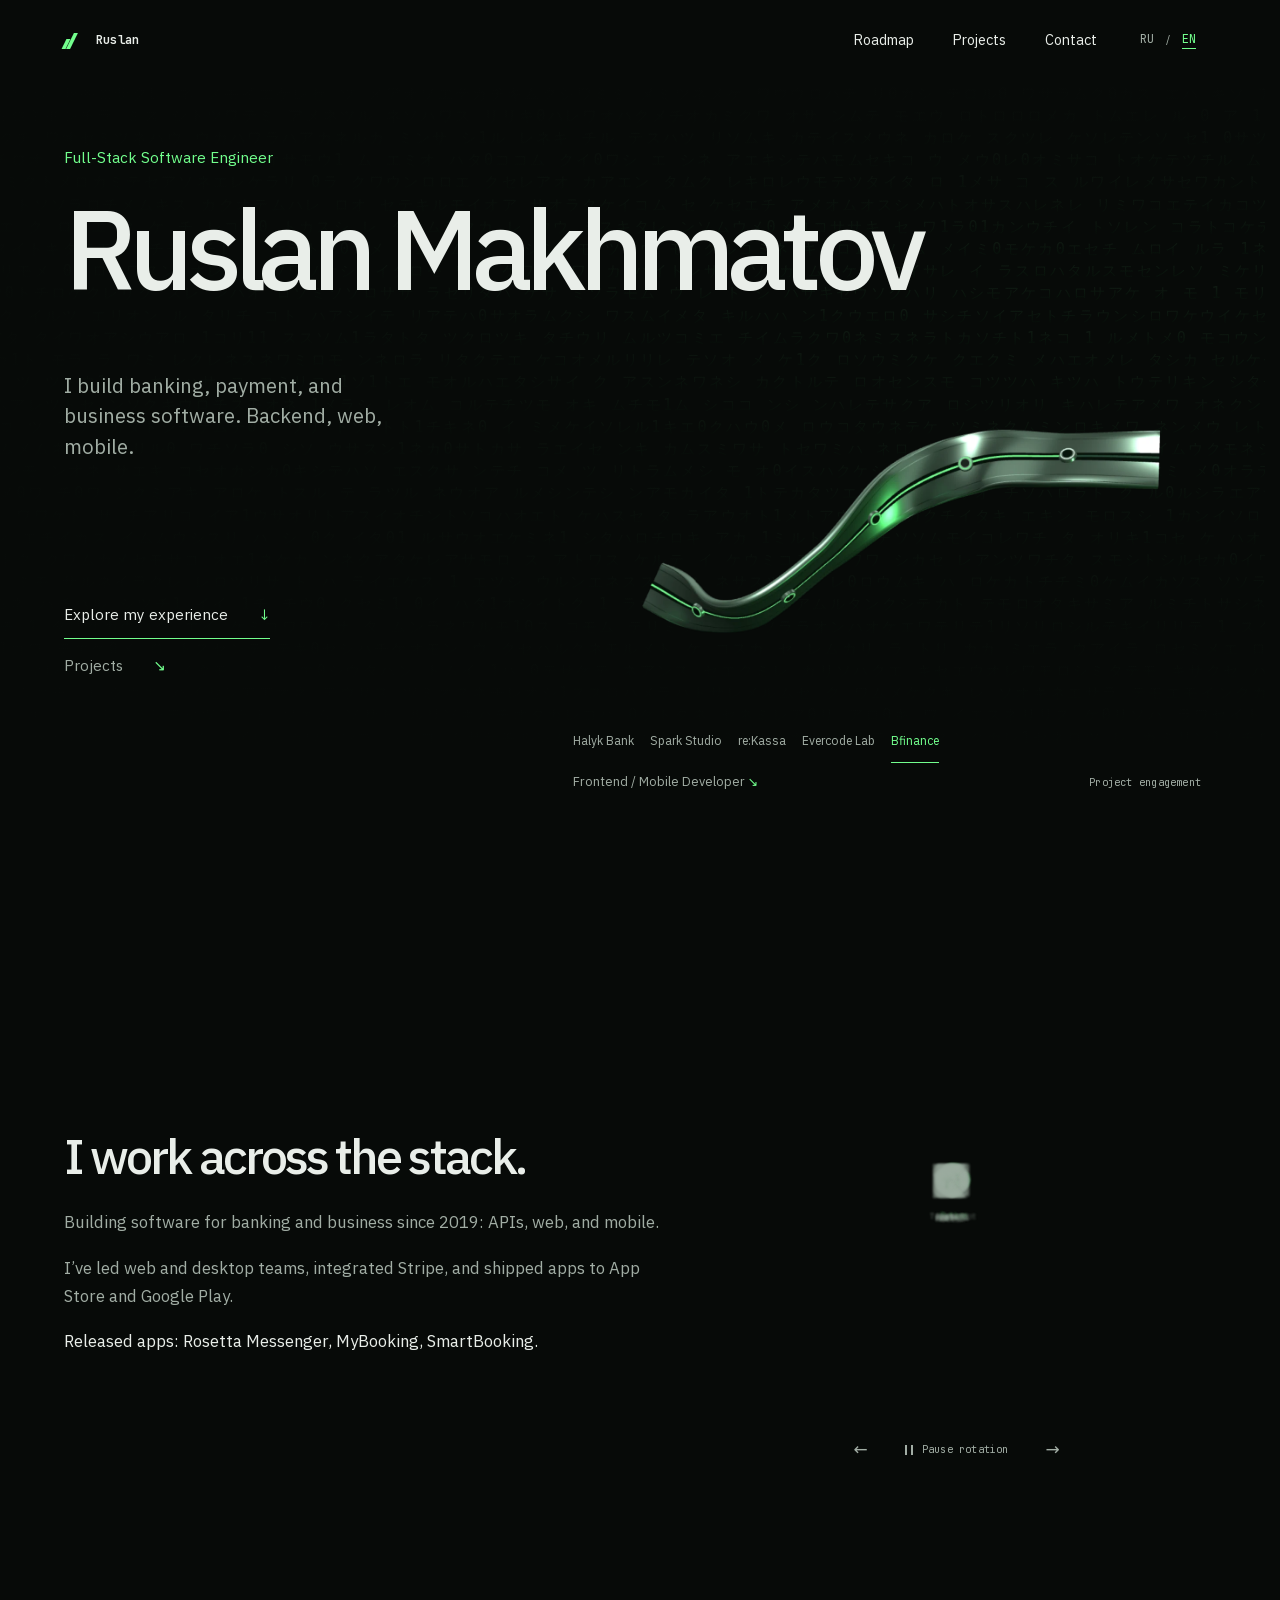
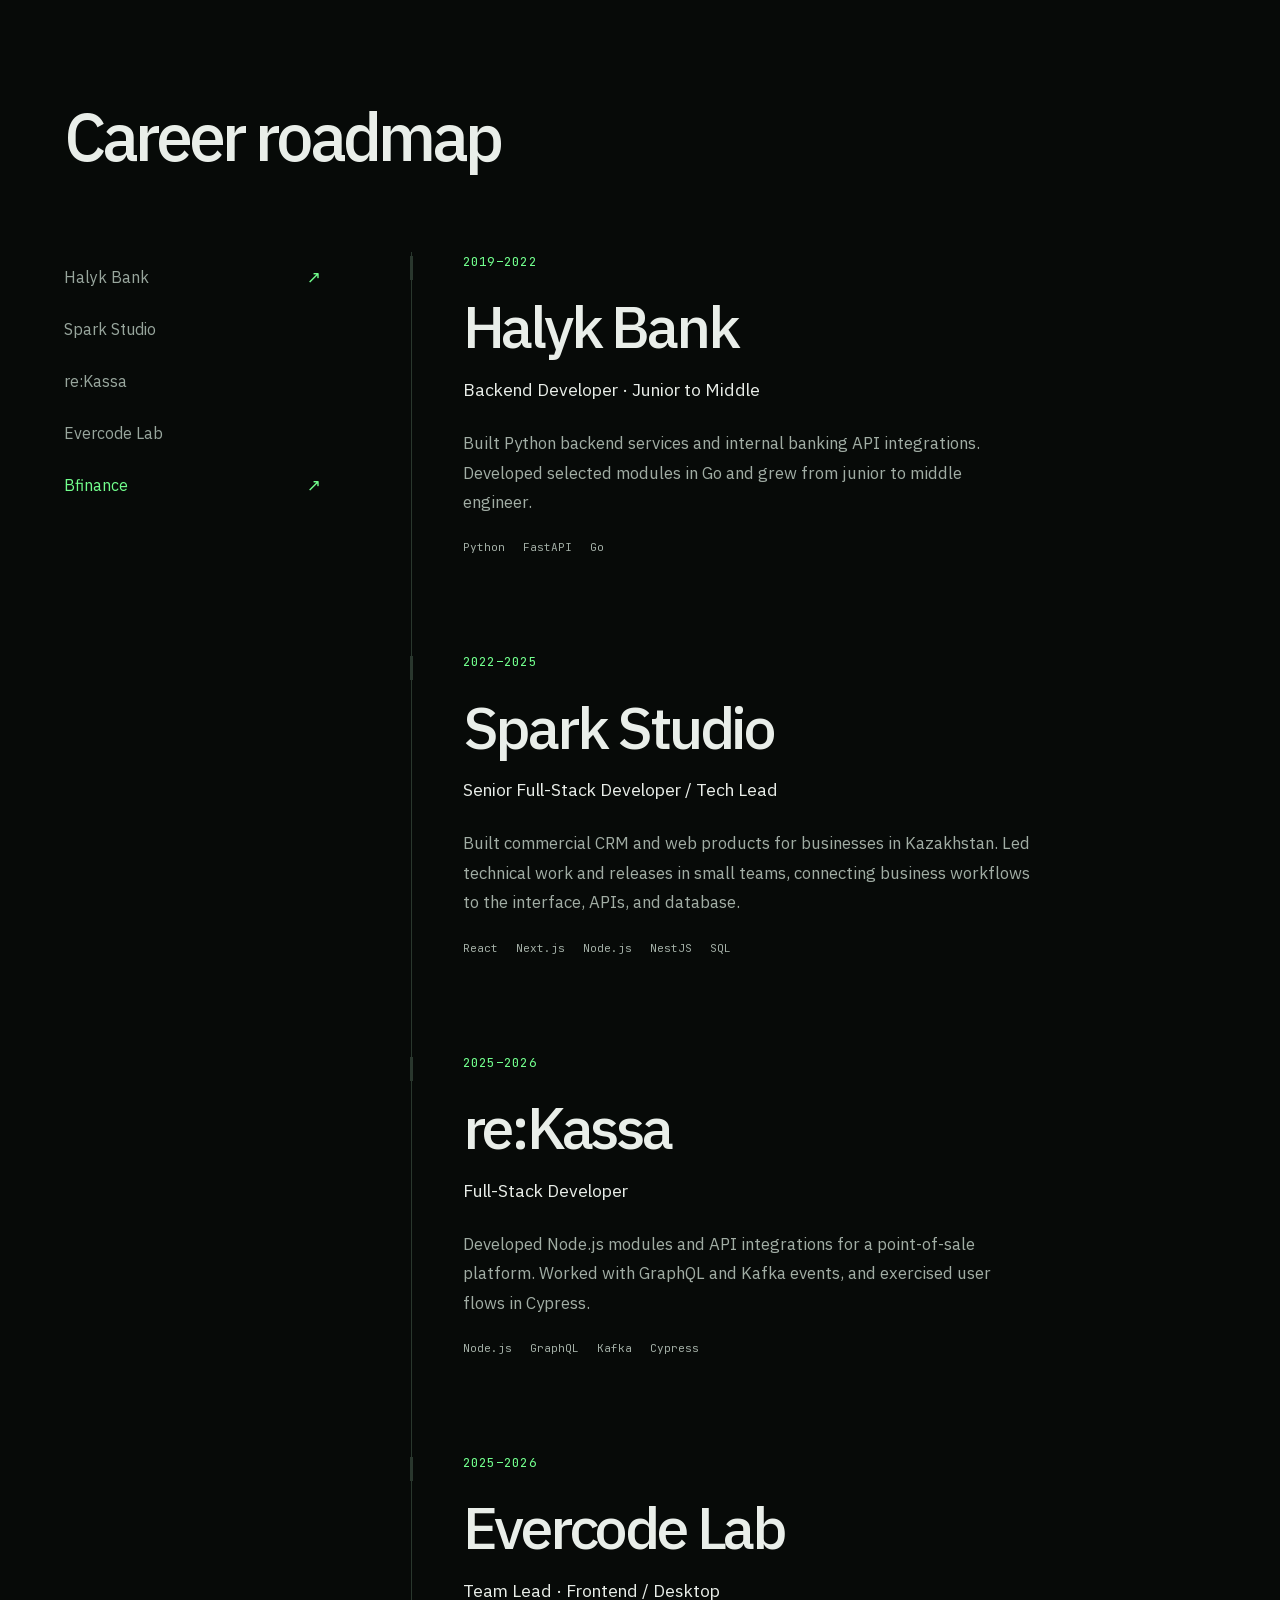
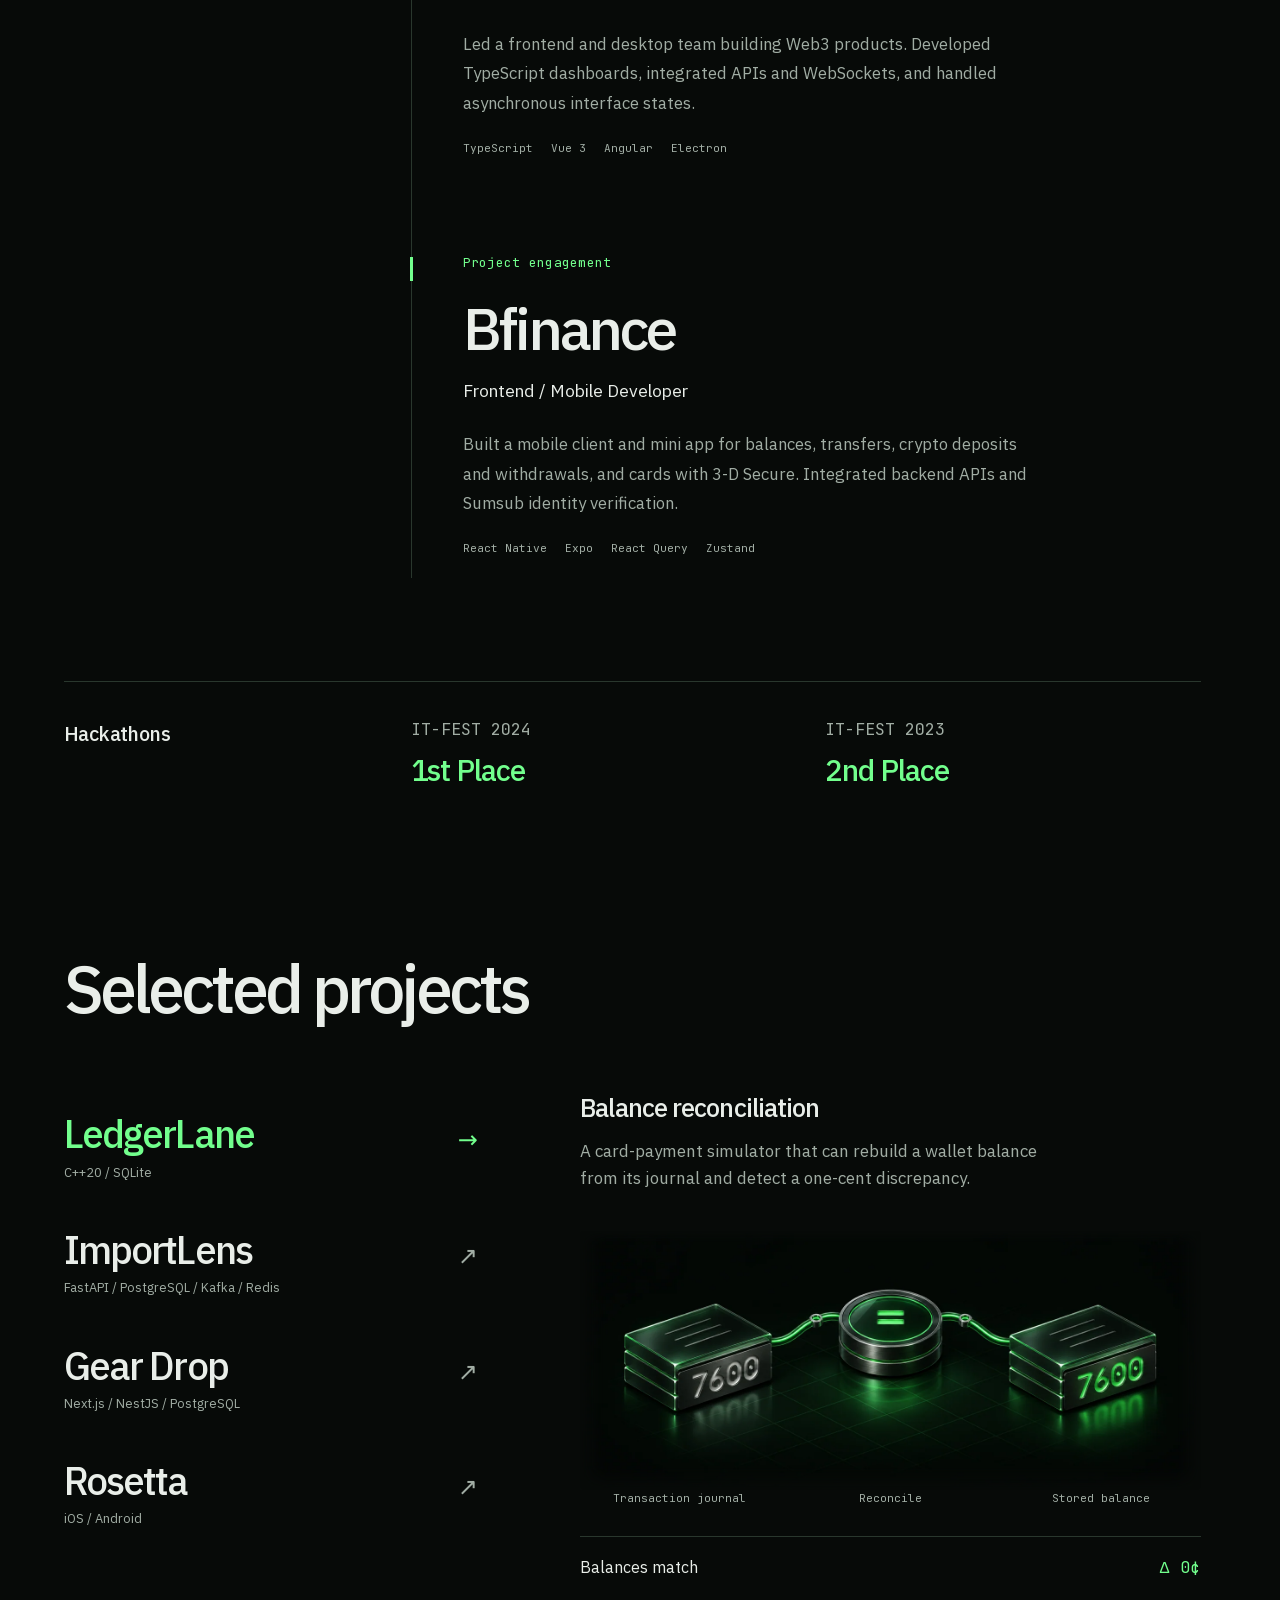
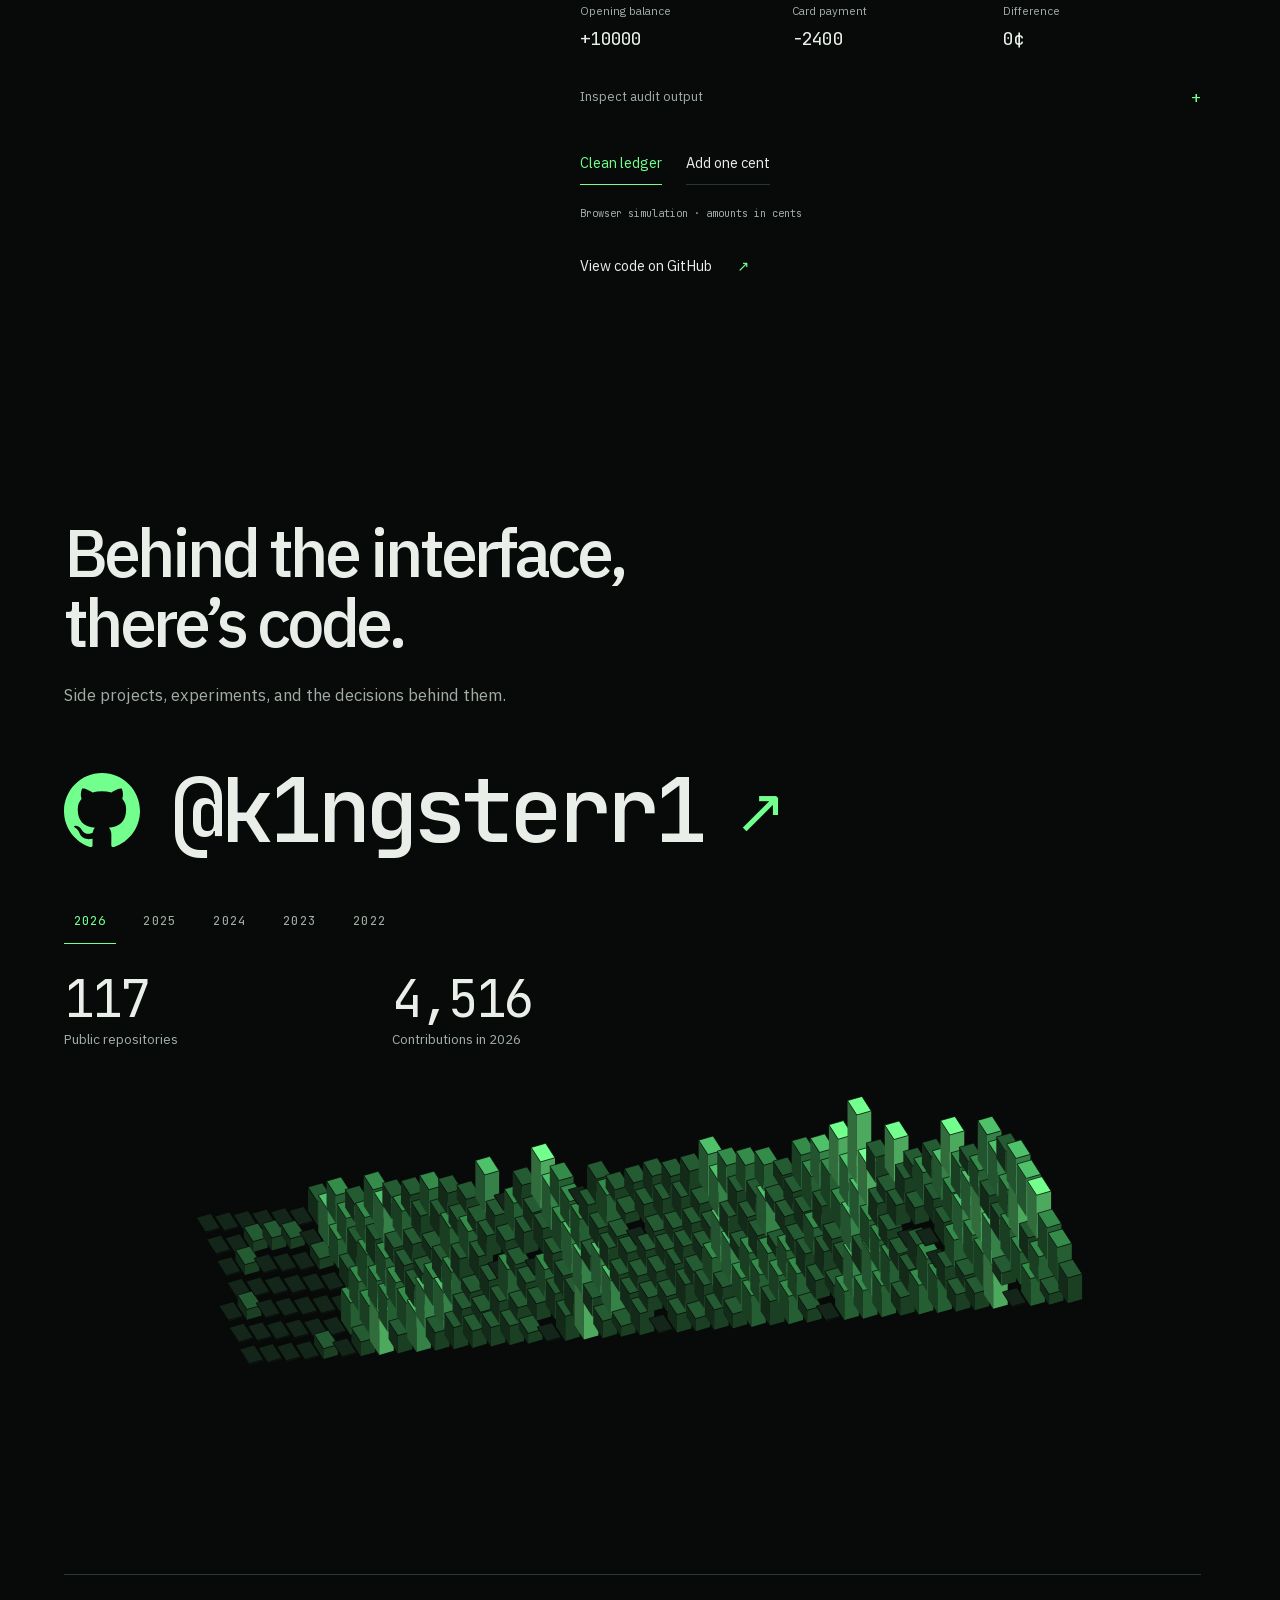
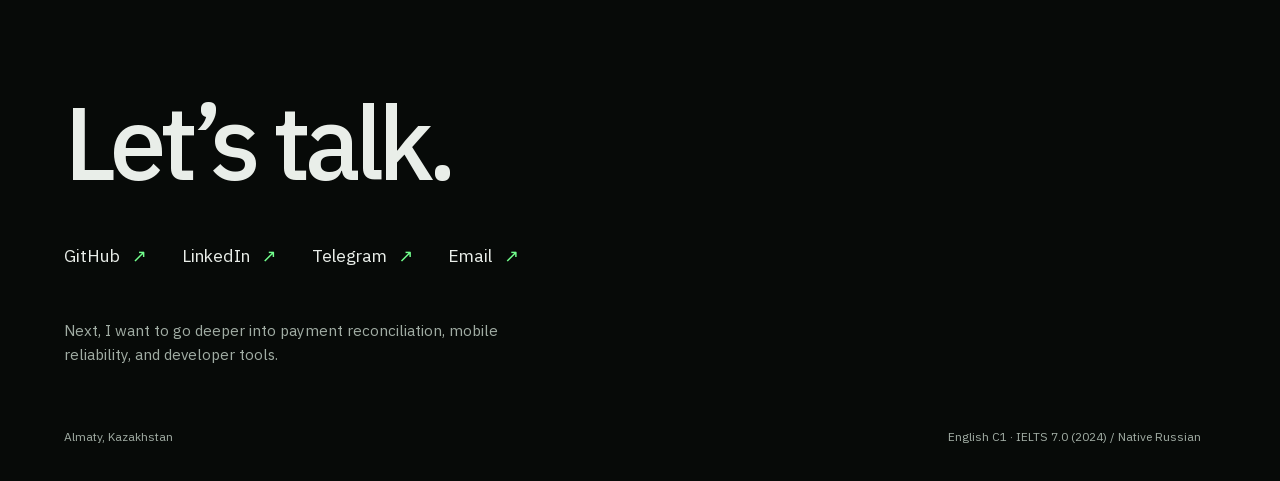
==== commit 89cd44d0: "Publish Matrix transitions and falling contribution graph" ====
--- a/index.html
+++ b/index.html
@@ -1,2 +1,2 @@
-<!DOCTYPE html><html lang="en"><head><meta charSet="utf-8"/><meta name="viewport" content="width=device-width, initial-scale=1"/><link rel="stylesheet" href="/_next/static/chunks/254ma_4ri9a5p.css" data-precedence="next"/><link rel="preload" as="script" fetchPriority="low" href="/_next/static/chunks/0j1we3cwg31qe.js"/><script src="/_next/static/chunks/16d9m7jc71162.js" async=""></script><script src="/_next/static/chunks/23e6jep2anmtk.js" async=""></script><script src="/_next/static/chunks/turbopack-2u1d16houkiyo.js" async=""></script><script src="/_next/static/chunks/3qfy96eoyh-ek.js" async=""></script><script src="/_next/static/chunks/2ciw9glezfyim.js" async=""></script><script src="/_next/static/chunks/0a-41ot16k9bh.js" async=""></script><title>Ruslan Makhmatov · Full-Stack Software Engineer</title><meta name="description" content="I build banking, payment, and business software. Backend, web, mobile."/><link rel="icon" href="/icon.svg?icon.1q4gu2441_fa_.svg" sizes="any" type="image/svg+xml"/><script>(function(){try{if(location.hash||matchMedia('(prefers-reduced-motion: reduce)').matches||sessionStorage.getItem('trace-intro-seen'))return;document.documentElement.dataset.intro='opening';setTimeout(function(){if(document.documentElement.dataset.intro){delete document.documentElement.dataset.intro;document.dispatchEvent(new Event('trace:intro-timeout'))}},6000)}catch{}})();</script><script>(function(){if(location.hash!=='#github')return;var image=document.createElement('link');image.rel='preload';image.as='image';image.href="/github/activity-2026.svg";image.fetchPriority='high';document.head.appendChild(image);["ibm-plex-sans-latin","jetbrains-mono-latin"].forEach(function(name){var font=document.createElement('link');font.rel='preload';font.as='font';font.type='font/woff2';font.crossOrigin='anonymous';font.href='/fonts/'+name+'.woff2';document.head.appendChild(font)})})();</script><script src="/_next/static/chunks/0cz1d0mv5g_q7.js" noModule=""></script></head><body><div hidden=""><!--$--><!--/$--></div><div class="matrix-intro" role="dialog" aria-modal="true" aria-label="Introduction"><canvas class="matrix-intro-canvas" aria-hidden="true"></canvas><div class="intro-signature mono" aria-hidden="true">01010010 01001101</div><p class="intro-title" aria-hidden="true">Ruslan<br/>Makhmatov</p><div class="intro-bottom"><p>Ruslan Makhmatov<span>Software Engineer</span></p><button type="button">Skip intro<span aria-hidden="true">↗</span></button></div></div><div class="portfolio-content"><a class="skip-link" href="#main">Skip to content</a><header class="site-header wrap"><a class="wordmark mono" href="/" aria-label="Ruslan Makhmatov"><span class="brand-mark" aria-hidden="true"></span>Ruslan</a><nav class="site-nav" aria-label="Main navigation"><a href="#roadmap">Roadmap</a><a href="#projects">Projects</a><a class="contact-nav" href="#contact">Contact</a><div class="language-switcher" role="group" aria-label="Website language"><span class="language-option"><a href="/ru/" data-path="/ru/" hrefLang="ru" lang="ru" aria-label="Русская версия">RU</a></span><span class="language-option"><span class="language-divider" aria-hidden="true">/</span><a href="/" data-path="/" hrefLang="en" lang="en" aria-label="English version" aria-current="page">EN</a></span></div></nav></header><main id="main" tabindex="-1"><section class="hero-shell" aria-labelledby="person"><div class="hero-atmosphere" aria-hidden="true"></div><div class="hero wrap"><div class="hero-intro"><p class="hero-role">Full-Stack Software Engineer</p><h1 id="person"><span>Ruslan</span> <span>Makhmatov</span></h1><p class="hero-description">I build banking, payment, and business software. Backend, web, mobile.</p><div class="hero-actions"><a class="primary-link" href="#roadmap">Explore my experience<span aria-hidden="true">↓</span></a><a class="secondary-link" href="#projects">Projects<span aria-hidden="true">↘</span></a></div></div><figure class="trace-figure" aria-label="Career signal"><div class="trace-window"><div class="trace-art" aria-hidden="true"></div></div><div class="trace-controls"><div class="trace-steps" role="group" aria-label="Career checkpoints"><button type="button" aria-label="Halyk Bank" aria-pressed="false"><span>Halyk Bank</span></button><button type="button" aria-label="Spark Studio" aria-pressed="false"><span>Spark Studio</span></button><button type="button" aria-label="re:Kassa" aria-pressed="false"><span>re:Kassa</span></button><button type="button" aria-label="Evercode Lab" aria-pressed="false"><span>Evercode Lab</span></button><button type="button" aria-label="Bfinance" aria-pressed="true"><span>Bfinance</span></button></div></div><figcaption class="trace-caption" aria-live="polite"><a href="#bfinance">Frontend / Mobile Developer<!-- --> <span aria-hidden="true">↘</span></a><span class="mono">Project engagement</span></figcaption></figure></div></section><section class="section about-section wrap" id="technologies" aria-labelledby="about-title"><div class="about-copy"><h2 id="about-title">I work across the stack.</h2><p>Building software for banking and business since 2019: APIs, web, and mobile.</p><p>I’ve led web and desktop teams, integrated Stripe, and shipped apps to App Store and Google Play.</p><p class="about-releases">Released apps: Rosetta Messenger, MyBooking, SmartBooking.</p></div><div class="technology-panel"><figure class="technology-showcase"><ul class="technology-orbit" aria-label="Technology navigation" aria-describedby="orbit-hint"><li><button class="technology-card" type="button" aria-pressed="true"><span class="technology-logo" aria-hidden="true" style="mask-image:url(/technologies/python.svg)"></span><span class="mono">Python</span></button></li><li><button class="technology-card" type="button" aria-pressed="false"><span class="technology-logo" aria-hidden="true" style="mask-image:url(/technologies/react.svg)"></span><span class="mono">React</span></button></li><li><button class="technology-card" type="button" aria-pressed="false"><span class="technology-logo" aria-hidden="true" style="mask-image:url(/technologies/typescript.svg)"></span><span class="mono">TypeScript</span></button></li><li><button class="technology-card" type="button" aria-pressed="false"><span class="technology-logo" aria-hidden="true" style="mask-image:url(/technologies/nextdotjs.svg)"></span><span class="mono">Next.js</span></button></li><li><button class="technology-card" type="button" aria-pressed="false"><span class="technology-logo" aria-hidden="true" style="mask-image:url(/technologies/fastapi.svg)"></span><span class="mono">FastAPI</span></button></li><li><button class="technology-card" type="button" aria-pressed="false"><span class="technology-logo" aria-hidden="true" style="mask-image:url(/technologies/cplusplus.svg)"></span><span class="mono">C++</span></button></li><li><button class="technology-card" type="button" aria-pressed="false"><span class="technology-logo" aria-hidden="true" style="mask-image:url(/technologies/nestjs.svg)"></span><span class="mono">NestJS</span></button></li><li><button class="technology-card" type="button" aria-pressed="false"><span class="technology-logo" aria-hidden="true" style="mask-image:url(/technologies/swift.svg)"></span><span class="mono">Swift</span></button></li><li><button class="technology-card" type="button" aria-pressed="false"><span class="technology-logo" aria-hidden="true" style="mask-image:url(/technologies/kotlin.svg)"></span><span class="mono">Kotlin</span></button></li></ul><figcaption class="visually-hidden" aria-live="polite"><span class="technology-name">Python</span></figcaption></figure><div class="technology-toolbar"><p class="visually-hidden" id="orbit-hint">Drag or use the arrow keys</p><div class="technology-controls" role="group" aria-label="Technology navigation"><button type="button" aria-label="Previous technology">←</button><button class="orbit-toggle mono" type="button"><span class="pause-symbol" aria-hidden="true"></span>Pause rotation</button><button type="button" aria-label="Next technology">→</button></div></div></div></section><section class="section wrap" id="roadmap" aria-labelledby="roadmap-title"><h2 id="roadmap-title">Career roadmap</h2><div class="career-experience"><nav class="career-menu" aria-label="Career checkpoints"><ol><li><a href="#halyk"><span><strong>Halyk Bank</strong></span><span class="career-menu-arrow" aria-hidden="true">↗</span></a></li><li><a href="#spark"><span><strong>Spark Studio</strong></span><span class="career-menu-arrow" aria-hidden="true">↗</span></a></li><li><a href="#rekassa"><span><strong>re:Kassa</strong></span><span class="career-menu-arrow" aria-hidden="true">↗</span></a></li><li><a href="#evercode"><span><strong>Evercode Lab</strong></span><span class="career-menu-arrow" aria-hidden="true">↗</span></a></li><li><a href="#bfinance"><span><strong>Bfinance</strong></span><span class="career-menu-arrow" aria-hidden="true">↗</span></a></li></ol></nav><ol class="career-list"><li class="career-row" id="halyk"><article class="career-entry" aria-labelledby="halyk-title"><p class="career-meta mono">2019–2022</p><header class="career-heading"><h3 id="halyk-title"><span class="career-title-base">Halyk Bank</span><span class="career-title-decode" aria-hidden="true">Halyk Bank</span></h3><p class="career-role">Backend Developer · Junior to Middle</p></header><p class="career-description">Built Python backend services and internal banking API integrations. Developed selected modules in Go and grew from junior to middle engineer.</p><ul class="career-tools mono" aria-label="Technologies"><li>Python</li><li>FastAPI</li><li>Go</li></ul></article></li><li class="career-row" id="spark"><article class="career-entry" aria-labelledby="spark-title"><p class="career-meta mono">2022–2025</p><header class="career-heading"><h3 id="spark-title"><span class="career-title-base">Spark Studio</span><span class="career-title-decode" aria-hidden="true">Spark Studio</span></h3><p class="career-role">Senior Full-Stack Developer / Tech Lead</p></header><p class="career-description">Built commercial CRM and web products for businesses in Kazakhstan. Led technical work and releases in small teams, connecting business workflows to the interface, APIs, and database.</p><ul class="career-tools mono" aria-label="Technologies"><li>React</li><li>Next.js</li><li>Node.js</li><li>NestJS</li><li>SQL</li></ul></article></li><li class="career-row" id="rekassa"><article class="career-entry" aria-labelledby="rekassa-title"><p class="career-meta mono">2025–2026</p><header class="career-heading"><h3 id="rekassa-title"><span class="career-title-base">re:Kassa</span><span class="career-title-decode" aria-hidden="true">re:Kassa</span></h3><p class="career-role">Full-Stack Developer</p></header><p class="career-description">Developed Node.js modules and API integrations for a point-of-sale platform. Worked with GraphQL and Kafka events, and exercised user flows in Cypress.</p><ul class="career-tools mono" aria-label="Technologies"><li>Node.js</li><li>GraphQL</li><li>Kafka</li><li>Cypress</li></ul></article></li><li class="career-row" id="evercode"><article class="career-entry" aria-labelledby="evercode-title"><p class="career-meta mono">2025–2026</p><header class="career-heading"><h3 id="evercode-title"><span class="career-title-base">Evercode Lab</span><span class="career-title-decode" aria-hidden="true">Evercode Lab</span></h3><p class="career-role">Team Lead · Frontend / Desktop</p></header><p class="career-description">Led a frontend and desktop team building Web3 products. Developed TypeScript dashboards, integrated APIs and WebSockets, and handled asynchronous interface states.</p><ul class="career-tools mono" aria-label="Technologies"><li>TypeScript</li><li>Vue 3</li><li>Angular</li><li>Electron</li></ul></article></li><li class="career-row" id="bfinance"><article class="career-entry" aria-labelledby="bfinance-title"><p class="career-meta mono">Project engagement</p><header class="career-heading"><h3 id="bfinance-title"><span class="career-title-base">Bfinance</span><span class="career-title-decode" aria-hidden="true">Bfinance</span></h3><p class="career-role">Frontend / Mobile Developer</p></header><p class="career-description">Built a mobile client and mini app for balances, transfers, crypto deposits and withdrawals, and cards with 3-D Secure. Integrated backend APIs and Sumsub identity verification.</p><ul class="career-tools mono" aria-label="Technologies"><li>React Native</li><li>Expo</li><li>React Query</li><li>Zustand</li></ul></article></li></ol></div><section class="career-hackathons" id="hackathons" aria-labelledby="hackathons-title"><h3 id="hackathons-title">Hackathons</h3><ol class="hackathon-list"><li><h4>IT-FEST<!-- --> <time dateTime="2024">2024</time></h4><p class="hackathon-result">1st Place</p></li><li><h4>IT-FEST<!-- --> <time dateTime="2023">2023</time></h4><p class="hackathon-result">2nd Place</p></li></ol></section></section><section class="section wrap" id="projects" aria-labelledby="projects-title"><h2 id="projects-title">Selected projects</h2><div class="project-index"><fieldset class="work-picker"><legend class="visually-hidden">Choose a project</legend><div class="work-choice"><input class="visually-hidden work-input" type="radio" id="work-select-ledgerlane" aria-label="LedgerLane" aria-controls="work-case-ledgerlane" name="selected-work" checked="" value="ledgerlane"/><label class="work-label" for="work-select-ledgerlane"><span class="work-name">LedgerLane</span><span class="work-direction" aria-hidden="true"></span><span class="work-stack">C++20 / SQLite</span></label></div><div class="work-choice"><input class="visually-hidden work-input" type="radio" id="work-select-importlens" aria-label="ImportLens" aria-controls="work-case-importlens" name="selected-work" value="importlens"/><label class="work-label" for="work-select-importlens"><span class="work-name">ImportLens</span><span class="work-direction" aria-hidden="true"></span><span class="work-stack">FastAPI / PostgreSQL / Kafka / Redis</span></label></div><div class="work-choice"><input class="visually-hidden work-input" type="radio" id="work-select-gear-drop" aria-label="Gear Drop" aria-controls="work-case-gear-drop" name="selected-work" value="gear-drop"/><label class="work-label" for="work-select-gear-drop"><span class="work-name">Gear Drop</span><span class="work-direction" aria-hidden="true"></span><span class="work-stack">Next.js / NestJS / PostgreSQL</span></label></div><div class="work-choice"><input class="visually-hidden work-input" type="radio" id="work-select-rosetta" aria-label="Rosetta" aria-controls="work-case-rosetta" name="selected-work" value="rosetta"/><label class="work-label" for="work-select-rosetta"><span class="work-name">Rosetta</span><span class="work-direction" aria-hidden="true"></span><span class="work-stack">iOS / Android</span></label></div></fieldset><div class="work-stage"><section class="work-panel" data-project="ledgerlane" id="work-case-ledgerlane" aria-labelledby="work-title-ledgerlane"><header class="work-panel-heading"><h3 id="work-title-ledgerlane">Balance reconciliation</h3><p>A card-payment simulator that can rebuild a wallet balance from its journal and detect a one-cent discrepancy.</p></header><div class="audit" data-drift="false"><div class="demo-infographic"><div class="project-artwork" aria-hidden="true"><img src="/projects/infographics/ledger-clean.webp" width="1440" height="600" loading="lazy" decoding="async" alt=""/></div><div class="diagram-steps mono" aria-hidden="true"><span>Transaction journal</span><span>Reconcile</span><span>Stored balance</span></div></div><div class="audit-body"><div aria-live="polite" aria-atomic="true"><div class="demo-result"><p class="audit-status">Balances match</p><span class="demo-delta mono">Δ <!-- -->0<!-- -->¢</span></div><dl class="audit-values visually-hidden"><div><dt>From journal / cents</dt><dd>7600</dd></div><div><dt>Stored / cents</dt><dd>7600</dd></div></dl></div><dl class="ledger-equation"><div><dt>Opening balance</dt><dd>+<!-- -->10000</dd></div><div><dt>Card payment</dt><dd>−<!-- -->2400</dd></div><div><dt>Difference</dt><dd>0<!-- -->¢</dd></div></dl><details class="demo-output"><summary>Inspect audit output<span aria-hidden="true">+</span></summary><pre lang="en"><code>$ ledgerlane demo.sqlite3 audit
-Audit issues: 0 · Exit code: 0</code></pre></details><div class="audit-actions" role="group" aria-label="Audit scenario"><button type="button" aria-pressed="true">Clean ledger</button><button type="button" aria-pressed="false">Add one cent</button></div><p class="demo-note">Browser simulation · amounts in cents</p></div></div><div class="work-links"><a href="https://github.com/k1ngsterr1/ledgerlane">View code on GitHub<span aria-hidden="true">↗</span></a></div></section><section class="work-panel" data-project="importlens" id="work-case-importlens" aria-labelledby="work-title-importlens"><header class="work-panel-heading"><h3 id="work-title-importlens">Reversible imports</h3><p>Preview a supplier price list, apply the reviewed catalog revision, and roll it back when necessary.</p></header><div class="experiment catalog-demo" data-stage="preview"><div class="demo-infographic"><div class="project-artwork" aria-hidden="true"><img src="/projects/infographics/catalog-preview.webp" width="1440" height="600" loading="lazy" decoding="async" alt=""/></div><div class="diagram-steps mono" aria-hidden="true"><span>Price list</span><span>Review changes</span><span>Catalog revisions</span></div></div><div class="demo-result"><p class="experiment-result" aria-live="polite">Changes have not been applied.</p><span class="catalog-version mono">v<!-- -->01</span></div><table class="catalog-example"><thead><tr><th>SKU</th><th>Catalog</th><th>Price list</th></tr></thead><tbody><tr><th scope="row">KB-42</th><td>12900</td><td class="catalog-next"><span>13400</span><small>+500</small></td></tr><tr><th scope="row">MS-07</th><td>8400</td><td class="catalog-next"><span>7900</span><small>-500</small></td></tr></tbody></table><div class="experiment-actions"><button type="button">Apply revision<span aria-hidden="true">↗</span></button><button type="button" disabled="">Roll back<span aria-hidden="true">↶</span></button></div><p class="demo-note">Local model · sample data</p></div><div class="work-links"><a href="https://github.com/k1ngsterr1/importlens">View code on GitHub<span aria-hidden="true">↗</span></a></div></section><section class="work-panel" data-project="gear-drop" id="work-case-gear-drop" aria-labelledby="work-title-gear-drop"><header class="work-panel-heading"><h3 id="work-title-gear-drop">The last item</h3><p>A storefront with typed checkout. Two shoppers can race for the last item, and only one order succeeds.</p></header><div class="experiment stock-demo" data-completed="false"><div class="demo-infographic"><div class="project-artwork" aria-hidden="true"><img src="/projects/infographics/stock-ready.webp" width="1440" height="600" loading="lazy" decoding="async" alt=""/></div><div class="diagram-steps mono" aria-hidden="true"><span>Two shoppers</span><span>One item</span><span>One reservation</span></div></div><div class="demo-result"><p>Two requests for the last item.</p><p class="stock-count"><strong>1</strong><span>item in stock</span></p></div><div class="reservation-results" aria-live="polite"><p data-result="idle"><span class="request-identifier" aria-hidden="true">A</span><span class="reservation-label"><span>Request<!-- --> <!-- -->A</span><strong>Ready to run</strong></span></p><p data-result="idle"><span class="request-identifier" aria-hidden="true">B</span><span class="reservation-label"><span>Request<!-- --> <!-- -->B</span><strong>Ready to run</strong></span></p></div><div class="experiment-actions"><button type="button">Run requests<span aria-hidden="true">↗</span></button><button type="button" disabled="">Reset<span aria-hidden="true">↶</span></button></div><p class="demo-note">Local model of sequential reservation</p></div><div class="work-links"><a href="https://github.com/k1ngsterr1/gear-drop">View code on GitHub<span aria-hidden="true">↗</span></a></div></section><section class="work-panel" data-project="rosetta" id="work-case-rosetta" aria-labelledby="work-title-rosetta"><header class="work-panel-heading"><h3 id="work-title-rosetta">Messenger for iOS and Android</h3><p>A private messenger for iOS and Android, with messaging, media sharing, and voice calls.</p><div class="work-links store-links"><a href="https://apps.apple.com/kz/app/rosetta-messenger/id6760127896">App Store<span aria-hidden="true">↗</span></a><a href="https://play.google.com/store/apps/details?id=com.rosetta.messenger">Google Play<span aria-hidden="true">↗</span></a></div></header><div class="rosetta-project"><div class="rosetta-contribution"><img src="/projects/rosetta-icon.webp" alt="" width="48" height="48" loading="lazy" decoding="async"/><p><strong>My contribution</strong><span>Publishing and updating mobile releases in both stores.</span></p></div><figure class="rosetta-cover" aria-label="Rosetta 3D cover with a sculptural R in a binary stream"><img class="rosetta-cover-flat" src="/projects/rosetta-cover.webp" alt="" width="1280" height="800" loading="lazy" decoding="async"/><div class="rosetta-cover-stage" aria-hidden="true"><img class="rosetta-cover-back" src="/projects/rosetta-depth-background.webp" alt="" width="1280" height="800" loading="lazy" decoding="async"/><div class="rosetta-cover-emblem rosetta-cover-shadow"><img src="/projects/rosetta-emblem.webp" alt="" width="1280" height="800" loading="lazy" decoding="async"/></div><div class="rosetta-cover-emblem"><img src="/projects/rosetta-emblem.webp" alt="" width="1280" height="800" loading="lazy" decoding="async"/></div><div class="rosetta-cover-light"><div class="rosetta-cover-beam"></div></div><span class="rosetta-cover-title">Rosetta</span></div><figcaption>Rosetta</figcaption></figure></div></section></div></div></section><section class="section github-section wrap" id="github" aria-labelledby="github-title"><h2 id="github-title">Behind the interface, there’s code.</h2><p class="github-intro">Side projects, experiments, and the decisions behind them.</p><a class="github-profile" href="https://github.com/k1ngsterr1" aria-label="Open k1ngsterr1 on GitHub"><span class="github-mark" aria-hidden="true"></span><span>@<!-- -->k1ngsterr1</span><span class="github-profile-arrow" aria-hidden="true">↗</span></a><div class="github-history"><style>.github-history:has(#github-year-2026:checked) [data-period]:not([data-period="2026"]){display:none}.github-history:has(#github-year-2025:checked) [data-period]:not([data-period="2025"]){display:none}.github-history:has(#github-year-2024:checked) [data-period]:not([data-period="2024"]){display:none}.github-history:has(#github-year-2023:checked) [data-period]:not([data-period="2023"]){display:none}.github-history:has(#github-year-2022:checked) [data-period]:not([data-period="2022"]){display:none}</style><fieldset class="github-years mono"><legend class="visually-hidden">Choose activity year</legend><label class="github-year"><input class="visually-hidden" type="radio" id="github-year-2026" name="github-period" checked="" value="2026"/><span>2026</span></label><label class="github-year"><input class="visually-hidden" type="radio" id="github-year-2025" name="github-period" value="2025"/><span>2025</span></label><label class="github-year"><input class="visually-hidden" type="radio" id="github-year-2024" name="github-period" value="2024"/><span>2024</span></label><label class="github-year"><input class="visually-hidden" type="radio" id="github-year-2023" name="github-period" value="2023"/><span>2023</span></label><label class="github-year"><input class="visually-hidden" type="radio" id="github-year-2022" name="github-period" value="2022"/><span>2022</span></label></fieldset><dl class="github-stats"><div><dt>Public repositories</dt><dd>117</dd></div><div data-period="2026"><dt>Contributions in<!-- --> <!-- -->2026</dt><dd>4,516</dd></div><div data-period="2025"><dt>Contributions in<!-- --> <!-- -->2025</dt><dd>9,654</dd></div><div data-period="2024"><dt>Contributions in<!-- --> <!-- -->2024</dt><dd>3,168</dd></div><div data-period="2023"><dt>Contributions in<!-- --> <!-- -->2023</dt><dd>1,317</dd></div><div data-period="2022"><dt>Contributions in<!-- --> <!-- -->2022</dt><dd>121</dd></div></dl><figure class="github-activity" aria-label="GitHub contribution activity"><div class="github-terrain-view"><div class="github-terrain-mount" role="group" aria-label="GitHub activity" aria-describedby="github-terrain-hint github-day-detail" tabindex="-1"><img class="github-terrain" data-period="2026" src="/github/activity-2026.svg" width="1100" height="330" loading="lazy" decoding="async" alt=""/><img class="github-terrain" data-period="2025" src="/github/activity-2025.svg" width="1100" height="330" loading="lazy" decoding="async" alt=""/><img class="github-terrain" data-period="2024" src="/github/activity-2024.svg" width="1100" height="330" loading="lazy" decoding="async" alt=""/><img class="github-terrain" data-period="2023" src="/github/activity-2023.svg" width="1100" height="330" loading="lazy" decoding="async" alt=""/><img class="github-terrain" data-period="2022" src="/github/activity-2022.svg" width="1100" height="330" loading="lazy" decoding="async" alt=""/></div><p id="github-terrain-hint" class="visually-hidden">Arrow keys select a day. Home and End select the first and last day. Escape clears the selection.<!-- --> </p><output id="github-day-detail" class="github-day-detail mono" hidden="" aria-live="polite" aria-atomic="true"></output><div class="github-scene-controls" role="group" aria-label="GitHub activity" aria-hidden="true" data-ready="false"><button type="button" aria-label="Rotate left">←</button><button type="button" aria-label="Reset view">↺</button><button type="button" aria-label="Rotate right">→</button></div></div><figcaption class="visually-hidden">GitHub snapshot<!-- --> <time dateTime="2026-11-07">Nov 7, 2026</time></figcaption></figure><div class="visually-hidden" data-period="2026"><p>Jan 1, 2026<!-- --> – <!-- -->Nov 7, 2026</p><dl aria-label="Monthly contributions"><div><dt>Jan 2026</dt><dd>6</dd></div><div><dt>Feb 2026</dt><dd>330</dd></div><div><dt>Mar 2026</dt><dd>479</dd></div><div><dt>Apr 2026</dt><dd>240</dd></div><div><dt>May 2026</dt><dd>608</dd></div><div><dt>Jun 2026</dt><dd>182</dd></div><div><dt>Jul 2026</dt><dd>524</dd></div><div><dt>Aug 2026</dt><dd>560</dd></div><div><dt>Sep 2026</dt><dd>607</dd></div><div><dt>Oct 2026</dt><dd>768</dd></div><div><dt>Nov 2026</dt><dd>212</dd></div></dl></div><div class="visually-hidden" data-period="2025"><p>Jan 1, 2025<!-- --> – <!-- -->Dec 31, 2025</p><dl aria-label="Monthly contributions"><div><dt>Jan 2025</dt><dd>395</dd></div><div><dt>Feb 2025</dt><dd>216</dd></div><div><dt>Mar 2025</dt><dd>519</dd></div><div><dt>Apr 2025</dt><dd>735</dd></div><div><dt>May 2025</dt><dd>1,191</dd></div><div><dt>Jun 2025</dt><dd>1,242</dd></div><div><dt>Jul 2025</dt><dd>600</dd></div><div><dt>Aug 2025</dt><dd>1,990</dd></div><div><dt>Sep 2025</dt><dd>2,185</dd></div><div><dt>Oct 2025</dt><dd>445</dd></div><div><dt>Nov 2025</dt><dd>93</dd></div><div><dt>Dec 2025</dt><dd>43</dd></div></dl></div><div class="visually-hidden" data-period="2024"><p>Jan 1, 2024<!-- --> – <!-- -->Dec 31, 2024</p><dl aria-label="Monthly contributions"><div><dt>Jan 2024</dt><dd>268</dd></div><div><dt>Feb 2024</dt><dd>192</dd></div><div><dt>Mar 2024</dt><dd>457</dd></div><div><dt>Apr 2024</dt><dd>352</dd></div><div><dt>May 2024</dt><dd>118</dd></div><div><dt>Jun 2024</dt><dd>503</dd></div><div><dt>Jul 2024</dt><dd>333</dd></div><div><dt>Aug 2024</dt><dd>70</dd></div><div><dt>Sep 2024</dt><dd>150</dd></div><div><dt>Oct 2024</dt><dd>292</dd></div><div><dt>Nov 2024</dt><dd>200</dd></div><div><dt>Dec 2024</dt><dd>233</dd></div></dl></div><div class="visually-hidden" data-period="2023"><p>Jan 1, 2023<!-- --> – <!-- -->Dec 31, 2023</p><dl aria-label="Monthly contributions"><div><dt>Jan 2023</dt><dd>2</dd></div><div><dt>Feb 2023</dt><dd>9</dd></div><div><dt>Mar 2023</dt><dd>40</dd></div><div><dt>Apr 2023</dt><dd>107</dd></div><div><dt>May 2023</dt><dd>86</dd></div><div><dt>Jun 2023</dt><dd>35</dd></div><div><dt>Jul 2023</dt><dd>98</dd></div><div><dt>Aug 2023</dt><dd>101</dd></div><div><dt>Sep 2023</dt><dd>127</dd></div><div><dt>Oct 2023</dt><dd>266</dd></div><div><dt>Nov 2023</dt><dd>265</dd></div><div><dt>Dec 2023</dt><dd>181</dd></div></dl></div><div class="visually-hidden" data-period="2022"><p>Jan 1, 2022<!-- --> – <!-- -->Dec 31, 2022</p><dl aria-label="Monthly contributions"><div><dt>Jan 2022</dt><dd>0</dd></div><div><dt>Feb 2022</dt><dd>0</dd></div><div><dt>Mar 2022</dt><dd>0</dd></div><div><dt>Apr 2022</dt><dd>1</dd></div><div><dt>May 2022</dt><dd>0</dd></div><div><dt>Jun 2022</dt><dd>38</dd></div><div><dt>Jul 2022</dt><dd>58</dd></div><div><dt>Aug 2022</dt><dd>24</dd></div><div><dt>Sep 2022</dt><dd>0</dd></div><div><dt>Oct 2022</dt><dd>0</dd></div><div><dt>Nov 2022</dt><dd>0</dd></div><div><dt>Dec 2022</dt><dd>0</dd></div></dl></div></div></section></main><footer class="section wrap site-footer" id="contact"><h2>Let’s talk.</h2><ul class="contact-links"><li><a href="https://github.com/k1ngsterr1">GitHub<!-- --> <span aria-hidden="true">↗</span></a></li><li><a href="https://www.linkedin.com/in/mr-spark/">LinkedIn<!-- --> <span aria-hidden="true">↗</span></a></li><li><a href="https://t.me/r_makhmatov">Telegram<!-- --> <span aria-hidden="true">↗</span></a></li><li><a href="mailto:ruslanmakhmatov@gmail.com">Email<!-- --> <span aria-hidden="true">↗</span></a></li></ul><p class="footer-next">Next, I want to go deeper into payment reconciliation, mobile reliability, and developer tools.</p><div class="footer-line"><span>Almaty, Kazakhstan</span><span>English C1 · IELTS 7.0 (2024) / Native Russian</span></div></footer></div><!--$--><!--/$--><script id="_R_">(globalThis["TURBOPACK"] || (globalThis["TURBOPACK"] = [])).push({"otherChunks":["static/chunks/0j1we3cwg31qe.js","static/chunks/16d9m7jc71162.js","static/chunks/23e6jep2anmtk.js"],"runtimeModuleIds":[94553]});</script><script src="/_next/static/chunks/0j1we3cwg31qe.js" async=""></script><script>(self.__next_f=self.__next_f||[]).push([0])</script><script>self.__next_f.push([1,"1:\"$Sreact.fragment\"\n2:\"/_next/static/chunks/3qfy96eoyh-ek.js\"\n3:I[39756,[\"$2\"],\"default\"]\n4:I[37457,[\"$2\"],\"default\"]\n8:\"/_next/static/chunks/2ciw9glezfyim.js\"\n9:\"/_next/static/chunks/0a-41ot16k9bh.js\"\na:I[63565,[\"$8\",\"$9\"],\"MatrixIntro\"]\n11:\"ViewportBoundary\"\n12:I[97367,[\"$2\"],\"$11\"]\n14:\"MetadataBoundary\"\n15:I[97367,[\"$2\"],\"$14\"]\n16:\"$Sreact.suspense\"\n18:I[68027,[],\"default\",1]\n:HL[\"/_next/static/chunks/254ma_4ri9a5p.css\",\"style\"]\n5:X\n7:[[\"children\",{\"s\":\"__PAGE__\",\"h\":512,\"d\":{\"r\":[\"$\",\"$1\",\"c\",{\"children\":[[[\"$\",\"$La\",null,{\"locale\":\"en\"}],[\"$\",\"div\",null,{\"className\":\"portfolio-content\",\"children\":[[\"$\",\"a\",null,{\"className\":\"skip-link\",\"href\":\"#main\",\"children\":\"Skip to content\"}],[\"$\",\"header\",null,{\"className\":\"site-header wrap\",\"children\":[[\"$\",\"a\",null,{\"className\":\"wordmark mono\",\"href\":\"/\",\"aria-label\":\"Ruslan Makhmatov\",\"children\":[[\"$\",\"span\",null,{\"className\":\"brand-mark\",\"aria-hidden\":\"true\"}],\"Ruslan\"]}],[\"$\",\"nav\",null,{\"className\":\"site-nav\",\"aria-label\":\"Main navigation\",\"children\":[[\"$\",\"a\",null,{\"href\":\"#roadmap\",\"children\":\"Roadmap\"}],[\"$\",\"a\",null,{\"href\":\"#projects\",\"children\":\"Projects\"}],[\"$\",\"a\",null,{\"className\":\"contact-nav\",\"href\":\"#contact\",\"children\":\"Contact\"}],\"$Lb\"]}]]}],\"$Lc\",\"$Ld\"]}]],[\"$Le\",\"$Lf\"],\"$L10\"]}],\"p\":false,\"v\":null}}]]\n6:[[\"children\",{\"s\":\"(en)\",\"h\":528,\"d\":{\"r\":[\"$\",\"$1\",\"c\",{\"children\":[[[\"$\",\"link\",\"0\",{\"rel\":\"stylesheet\",\"href\":\"/_next/static/chunks/254ma_4ri9a5p.css\",\"precedence\":\"next\",\"crossOrigin\":\"$undefined\",\"nonce\":\"$undefined\"}]],[\"$\",\"html\",null,{\"lang\":\"en\",\"suppressHydrationWarning\":true,\"children\":[[\"$\",\"head\",null,{\"children\":[[\"$\",\"script\",null,{\"dangerouslySetInnerHTML\":{\"__html\":\"(function(){try{if(location.hash||matchMedia('(prefers-reduced-motion: reduce)').matches||sessionStorage.getItem('trace-intro-seen'))return;document.documentElement.dataset.intro='opening';setTimeout(function(){if(document.documentElement.dataset.intro){delete document.documentElement.dataset.intro;document.dispatchEvent(new Event('trace:intro-timeout'))}},6000)}catch{}})();\"}}],[\"$\",\"script\",null,{\"dangerouslySetInnerHTML\":{\"__html\":\"(function(){if(location.hash!=='#github')return;var image=document.createElement('link');image.rel='preload';image.as='image';image.href=\\\"/github/activity-2026.svg\\\";image.fetchPriority='high';document.head.appendChild(image);[\\\"ibm-plex-sans-latin\\\",\\\"jetbrains-mono-latin\\\"].forEach(function(name){var font=document.createElement('link');font.rel='preload';font.as='font';font.type='font/woff2';font.crossOrigin='anonymous';font.href='/fonts/'+name+'.woff2';document.head.appendChild(font)})})();\"}}]]}],[\"$\",\"body\",null,{\"children\":[\"$\",\"$L3\",null,{\"parallelRouterKey\":\"children\",\"error\":\"$undefined\",\"errorStyles\":\"$undefined\",\"errorScripts\":\"$undefined\",\"template\":[\"$\",\"$L4\",null,{}],\"templateStyles\":\"$undefined\",\"templateScripts\":\"$undefined\",\"notFound\":[[[\"$\",\"title\",null,{\"children\":\"404: This page could not be found.\"}],[\"$\",\"div\",null,{\"style\":\"$0:t:t:d:r:props:children:1:props:notFound:0:1:props:style\",\"children\":[\"$\",\"div\",null,{\"children\":[[\"$\",\"style\",null,{\"dangerouslySetInnerHTML\":{\"__html\":\"body{color:#000;background:#fff;margin:0}.next-error-h1{border-right:1px solid rgba(0,0,0,.3)}@media (prefers-color-scheme:dark){body{color:#fff;background:#000}.next-error-h1{border-right:1px solid rgba(255,255,255,.3)}}\"}}],[\"$\",\"h1\",null,{\"className\":\"next-error-h1\",\"style\":\"$0:t:t:d:r:props:children:1:props:notFound:0:1:props:children:props:children:1:props:style\",\"children\":404}],[\"$\",\"div\",null,{\"style\":\"$0:t:t:d:r:props:children:1:props:notFound:0:1:props:children:props:children:2:props:style\",\"children\":[\"$\",\"h2\",null,{\"style\":\"$0:t:t:d:r:props:children:1:props:notFound:0:1:props:children:props:children:2:props:children:props:style\",\"children\":\"This page could not be found.\"}]}]]}]}]],[]],\"forbidden\":\"$undefined\",\"unauthorized\":\"$undefined\"}]}]]}]]}],\"p\":false,\"v\":null},\"c\":\"$Q7\"}]]\n0:{\"P\":null,\"c\":[\"\",\"\"],\"q\":\"\",\"i\":false,\"t\":{\"t\":{\"s\":\"\",\"h\":528,\"d\":{\"r\":[\"$\",\"$1\",\"c\",{\"children\":[null,[\"$\",\"$L3\",null,{\"parallelRouterKey\":\"children\",\"error\":\"$undefined\",\"errorStyles\":\"$undefined\",\"errorScripts\":\"$undefined\",\"template\":[\"$\",\"$L4\",null,{}],\"templateStyles\":\"$undefined\",\"templateScripts\":\"$undefined\",\"notFound\":[[[\"$\",\"title\",null,{\"children\":\"404: This page could not be found.\"}],[\"$\",\"div\",null,{\"style\":{\"fontFamily\":\"system-ui,\\\"Segoe UI\\\",Roboto,Helvetica,Arial,sans-serif,\\\"Apple Color Emoji\\\",\\\"Segoe UI Emoji\\\"\",\"height\":\"100vh\",\"textAlign\":\"center\",\"display\":\"flex\",\"flexDirection\":\"column\",\"alignItems\":\"center\",\"justifyContent\":\"center\"},\"children\":[\"$\",\"div\",null,{\"children\":[[\"$\",\"style\",null,{\"dangerouslySetInnerHTML\":{\"__html\":\"body{color:#000;background:#fff;margin:0}.next-error-h1{border-right:1px solid rgba(0,0,0,.3)}@media (prefers-color-scheme:dark){body{color:#fff;background:#000}.next-error-h1{border-right:1px solid rgba(255,255,255,.3)}}\"}}],[\"$\",\"h1\",null,{\"className\":\"next-error-h1\",\"style\":{\"display\":\"inline-block\",\"margin\":\"0 20px 0 0\",\"padding\":\"0 23px 0 0\",\"fontSize\":24,\"fontWeight\":500,\"verticalAlign\":\"top\",\"lineHeight\":\"49px\"},\"children\":404}],[\"$\",\"div\",null,{\"style\":{\"display\":\"inline-block\"},\"children\":[\"$\",\"h2\",null,{\"style\":{\"fontSize\":14,\"fontWeight\":400,\"lineHeight\":\"49px\",\"margin\":0},\"children\":\"This page could not be found.\"}]}]]}]}]],[]],\"forbidden\":\"$undefined\",\"unauthorized\":\"$undefined\"}]]}],\"p\":false,\"v\":\"$5\"},\"c\":\"$Q6\"},\"h\":{\"r\":[\"$\",\"$1\",\"h\",{\"children\":[null,[\"$\",\"$L12\",null,{\"children\":\"$L13\"}],[\"$\",\"$L15\",null,{\"children\":[[\"$\",\"div\",null,{\"hidden\":true,\"children\":[\"$\",\"$16\",null,{\"name\":\"Next.Metadata\",\"children\":\"$L17\"}]}],null]}],null]}],\"p\":false,\"v\":null}},\"m\":\"$undefined\",\"G\":[\"$18\",[]],\"S\":true,\"r\":\"$undefined\",\"s\":\"$undefined\",\"a\":\"$undefined\",\"l\":\"$undefined\",\"p\":\"$undefined\",\"d\":\"$undefined\",\"b\":\"avlboKz0u_tvr-ZYqeOGM\"}\n19:\"LanguageSwitcher\"\n1a:I[39366,[\"$8\",\"$9\"],\"$19\"]\n1b:I[306,[\"$8\",\"$9\"],\"HeroAtmosphere\"]\n1c:I[40697,[\"$8\",\"$9\"],\"CareerTrace\"]\n1d:I[84797,[\"$8\",\"$9\"],\"TechnologyOrbit\"]\n1e:I[58122,[\"$8\",\"$9\"],\"CareerTimeline\"]\n28:I[97367,[\"$2\"],\"OutletBoundary\"]\n5:C\nb:[\"$\",\"$L1a\",null,{\"locale\":\"en\"}]\nc:[\"$\",\"main\",null,{\"id\":\"main\",\"tabIndex\":-1,\"children\":[[\"$\",\"section\",null,{\"className\":\"hero-shell\",\"aria-labelledby\":\"person\",\"children\":[[\"$\",\"$L1b\",null,{\"locale\":\"en\"}],[\"$\",\"div\",null,{\"className\":\"hero wrap\",\"children\":[[\"$\",\"div\",null,{\"className\":\"hero-intro\",\"children\":[[\"$\",\"p\",null,{\"className\":\"hero-role\",\"children\":\"Full-Stack Software Engineer\"}],[\"$\",\"h1\",null,{\"id\":\"person\",\"children\":[[\"$\",\"span\",null,{\"children\":\"Ruslan\"}],\" \",[\"$\",\"span\",null,{\"children\":\"Makhmatov\"}]]}],[\"$\",\"p\",null,{\"className\":\"hero-description\",\"children\":\"I build banking, payment, and business software. Backend, web, mobile.\"}],[\"$\",\"div\",null,{\"className\":\"hero-actions\",\"children\":[[\"$\",\"a\",null,{\"className\":\"primary-link\",\"href\":\"#roadmap\",\"children\":[\"Explore my experience\",[\"$\",\"span\",null,{\"aria-hidden\":\"true\",\"children\":\"↓\"}]]}],[\"$\",\"a\",null,{\"className\":\"secondary-link\",\"href\":\"#projects\",\"children\":[\"Projects\",[\"$\",\"span\",null,{\"aria-hidden\":\"true\",\"children\":\"↘\"}]]}]]}]]}],[\"$\",\"$L1c\",null,{\"locale\":\"en\"}]]}]]}],[\"$\",\"section\",null,{\"className\":\"section about-section wrap\",\"id\":\"technologies\",\"aria-labelledby\":\"about-title\",\"children\":[[\"$\",\"div\",null,{\"className\":\"about-copy\",\"children\":[[\"$\",\"h2\",null,{\"id\":\"about-title\",\"children\":\"I work across the stack.\"}],[\"$\",\"p\",null,{\"children\":\"Building software for banking and business since 2019: APIs, web, and mobile.\"}],[\"$\",\"p\",null,{\"children\":\"I’ve led web and desktop teams, integrated Stripe, and shipped apps to App Store and Google Play.\"}],[\"$\",\"p\",null,{\"className\":\"about-releases\",\"children\":\"Released apps: Rosetta Messenger, MyBooking, SmartBooking.\"}]]}],[\"$\",\"$L1d\",null,{\"locale\":\"en\"}]]}],[\"$\",\"section\",null,{\"className\":\"section wrap\",\"id\":\"roadmap\",\"aria-labelledby\":\"roadmap-title\",\"children\":[[\"$\",\"h2\",null,{\"id\":\"roadmap-title\",\"children\":\"Career roadmap\"}],[\"$\",\"$L1e\",null,{\"navigation\":[\"$\",\"nav\",null,{\"className\":\"career-menu\",\"aria-label\":\"Career checkpoints\",\"children\":[\"$\",\"ol\",null,{\"children\":[[\"$\",\"li\",\"halyk\",{\"children\":[\"$\",\"a\",null,{\"href\":\"#halyk\",\"children\":[[\"$\",\"span\",null,{\"children\":[\"$\",\"strong\",null,{\"children\":\"Halyk Bank\"}]}],[\"$\",\"span\",null,{\"className\":\"career-menu-arrow\",\"aria-hidden\":\"true\",\"children\":\"↗\"}]]}]}],[\"$\",\"li\",\"spark\",{\"children\":[\"$\",\"a\",null,{\"href\":\"#spark\",\"children\":[[\"$\",\"span\",null,{\"children\":[\"$\",\"strong\",null,{\"children\":\"Spark Studio\"}]}],[\"$\",\"span\",null,{\"className\":\"career-menu-arrow\",\"aria-hidden\":\"true\",\"children\":\"↗\"}]]}]}],[\"$\",\"li\",\"rekassa\",{\"children\":[\"$\",\"a\",null,{\"href\":\"#rekassa\",\"children\":[[\"$\",\"span\",null,{\"children\":[\"$\",\"strong\",null,{\"children\":\"re:Kassa\"}]}],[\"$\",\"span\",null,{\"className\":\"career-menu-arrow\",\"aria-hidden\":\"true\",\"children\":\"↗\"}]]}]}],[\"$\",\"li\",\"evercode\",{\"children\":[\"$\",\"a\",null,{\"href\":\"#evercode\",\"children\":[[\"$\",\"span\",null,{\"children\":[\"$\",\"strong\",null,{\"children\":\"Evercode Lab\"}]}],[\"$\",\"span\",null,{\"className\":\"career-menu-arrow\",\"aria-hidden\":\"true\",\"children\":\"↗\"}]]}]}],[\"$\",\"li\",\"bfinance\",{\"children\":[\"$\",\"a\",null,{\"href\":\"#bfinance\",\"children\":[[\"$\",\"span\",null,{\"children\":[\"$\",\"strong\",null,{\"children\":\"Bfinance\"}]}],[\"$\",\"span\",null,{\"className\":\"career-menu-arrow\",\"aria-hidden\":\"true\",\"children\":\"↗\"}]]}]}]]}]}],\"children\":[[\"$\",\"li\",\"halyk\",{\"className\":\"career-row\",\"id\":\"halyk\",\"children\":[\"$\",\"article\",null,{\"className\":\"career-entry\",\"aria-labelledby\":\"halyk-title\",\"children\":[[\"$\",\"p\",null,{\"className\":\"career-meta mono\",\"children\":\"2019–2022\"}],[\"$\",\"header\",null,{\"className\":\"career-heading\",\"children\":[[\"$\",\"h3\",null,{\"id\":\"halyk-title\",\"children\":[[\"$\",\"span\",null,{\"className\":\"career-title-base\",\"children\":\"Halyk Bank\"}],[\"$\",\"span\",null,{\"className\":\"career-title-decode\",\"aria-hidden\":\"true\",\"children\":\"Halyk Bank\"}]]}],[\"$\",\"p\",null,{\"className\":\"career-role\",\"children\":\"Backend Developer · Junior to Middle\"}]]}],[\"$\",\"p\",null,{\"className\":\"career-description\",\"children\":\"Built Python backend services and internal banking API integrations. Developed selected modules in Go and grew from junior to middle engineer.\"}],[\"$\",\"ul\",null,{\"className\":\"career-tools mono\",\"aria-label\":\"Technologies\",\"children\":[[\"$\",\"li\",\"Python\",{\"children\":\"Python\"}],[\"$\",\"li\",\"FastAPI\",{\"children\":\"FastAPI\"}],[\"$\",\"li\",\"Go\",{\"children\":\"Go\"}]]}]]}]}],[\"$\",\"li\",\"spark\",{\"className\":\"career-row\",\"id\":\"spark\",\"children\":[\"$\",\"article\",null,{\"className\":\"career-entry\",\"aria-labelledby\":\"spark-title\",\"children\":[[\"$\",\"p\",null,{\"className\":\"career-meta mono\",\"children\":\"2022–2025\"}],[\"$\",\"header\",null,{\"className\":\"career-heading\",\"children\":[[\"$\",\"h3\",null,{\"id\":\"spark-title\",\"children\":[[\"$\",\"span\",null,{\"className\":\"career-title-base\",\"children\":\"Spark Studio\"}],[\"$\",\"span\",null,{\"className\":\"career-title-decode\",\"aria-hidden\":\"true\",\"children\":\"Spark Studio\"}]]}],\"$L1f\"]}],\"$L20\",\"$L21\"]}]}],\"$L22\",\"$L23\",\"$L24\"]}],\"$L25\"]}],\"$L26\",\"$L27\"]}]\nd:[\"$\",\"footer\",null,{\"className\":\"section wrap site-footer\",\"id\":\"contact\",\"children\":[[\"$\",\"h2\",null,{\"children\":\"Let’s talk.\"}],[\"$\",\"ul\",null,{\"className\":\"contact-links\",\"children\":[[\"$\",\"li\",\"GitHub\",{\"children\":[\"$\",\"a\",null,{\"href\":\"https://github.com/k1ngsterr1\",\"children\":[\"GitHub\",\" \",[\"$\",\"span\",null,{\"aria-hidden\":\"true\",\"children\":\"↗\"}]]}]}],[\"$\",\"li\",\"LinkedIn\",{\"children\":[\"$\",\"a\",null,{\"href\":\"https://www.linkedin.com/in/mr-spark/\",\"children\":[\"LinkedIn\",\" \",[\"$\",\"span\",null,{\"aria-hidden\":\"true\",\"children\":\"↗\"}]]}]}],[\"$\",\"li\",\"Telegram\",{\"children\":[\"$\",\"a\",null,{\"href\":\"https://t.me/r_makhmatov\",\"children\":[\"Telegram\",\" \",[\"$\",\"span\",null,{\"aria-hidden\":\"true\",\"children\":\"↗\"}]]}]}],[\"$\",\"li\",\"Email\",{\"children\":[\"$\",\"a\",null,{\"href\":\"mailto:ruslanmakhmatov@gmail.com\",\"children\":[\"Email\",\" \",[\"$\",\"span\",null,{\"aria-hidden\":\"true\",\"children\":\"↗\"}]]}]}]]}],[\"$\",\"p\",null,{\"className\":\"footer-next\",\"children\":\"Next, I want to go deeper into payment reconciliation, mobile reliability, and developer tools.\"}],[\"$\",\"div\",null,{\"className\":\"footer-line\",\"children\":[[\"$\",\"span\",null,{\"children\":\"Almaty, Kazakhstan\"}],[\"$\",\"span\",null,{\"children\":\"English C1 · IELTS 7.0 (2024) / Native Russian\"}]]}]]}]\ne:[\"$\",\"script\",\"script-0\",{\"src\":\"/_next/static/chunks/2ciw9glezfyim.js\",\"async\":true,\"nonce\":\"$undefined\"}]\nf:[\"$\",\"script\",\"script-1\",{\"src\":\"/_next/static/chunks/0a-41ot16k9bh.js\",\"async\":true,\"nonce\":\"$undefined\"}]\n10:[\"$\",\"$L28\",null,{\"children\":[\"$\",\"$16\",null,{\"name\":\"Next.MetadataOutlet\",\"children\":\"$@29\"}]}]\n2a:I[41349,[\"$8\",\"$9\"],\"ProjectIndex\"]\n2b:I[81205,[\"$8\",\"$9\"],\"LedgerAudit\"]\n2c:I[40381,[\"$8\",\"$9\"],\"GitHubHistory\"]\n1f:[\"$\",\"p\",null,{\"className\":\"career-role\",\"children\":\"Senior Full-Stack Developer / Tech Lead\"}]\n20:[\"$\",\"p\",null,{\"className\":\"career-description\",\"children\":\"Built commercial CRM and web products for businesses in Kazakhstan. Led technical work and releases in small teams, connecting business workflows to the interface, APIs, and database.\"}]\n21:[\"$\",\"ul\",null,{\"className\":\"career-tools mono\",\"aria-label\":\"Technologies\",\"children\":[[\"$\",\"li\",\"React\",{\"children\":\"React\"}],[\"$\",\"li\",\"Next.js\",{\"children\":\"Next.js\"}],[\"$\",\"li\",\"Node.js\",{\"children\":\"Node.js\"}],[\"$\",\"li\",\"NestJS\",{\"children\":\"NestJS\"}],[\"$\",\"li\",\"SQL\",{\"children\":\"SQL\"}]]}]\n22:[\"$\",\"li\",\"rekassa\",{\"className\":\"career-row\",\"id\":\"rekassa\",\"children\":[\"$\",\"article\",null,{\"className\":\"career-entry\",\"aria-labelledby\":\"rekassa-title\",\"children\":[[\"$\",\"p\",null,{\"className\":\"career-meta mono\",\"children\":\"2025–2026\"}],[\"$\",\"header\",null,{\"className\":\"career-heading\",\"children\":[[\"$\",\"h3\",null,{\"id\":\"rekassa-title\",\"children\":[[\"$\",\"span\",null,{\"className\":\"career-title-base\",\"children\":\"re:Kassa\"}],[\"$\",\"span\",null,{\"className\":\"career-title-decode\",\"aria-hidden\":\"true\",\"children\":\"re:Kassa\"}]]}],[\"$\",\"p\",null,{\"className\":\"career-role\",\"children\":\"Full-Stack Developer\"}]]}],[\"$\",\"p\",null,{\"className\":\"career-description\",\"children\":\"Developed Node.js modules and API integrations for a point-of-sale platform. Worked with GraphQL and Kafka events, and exercised user flows in Cypress.\"}],[\"$\",\"ul\",null,{\"className\":\"career-tools mono\",\"aria-label\":\"Technologies\",\"children\":[[\"$\",\"li\",\"Node.js\",{\"children\":\"Node.js\"}],[\"$\",\"li\",\"GraphQL\",{\"children\":\"GraphQL\"}],[\"$\",\"li\",\"Kafka\",{\"children\":\"Kafka\"}],[\"$\",\"li\",\"Cypress\",{\"children\":\"Cypress\"}]]}]]}]}]\n23:[\"$\",\"li\",\"evercode\",{\"className\":\"career-row\",\"id\":\"evercode\",\"children\":[\"$\",\"article\",null,{\"className\":\"career-entry\",\"aria-labelledby\":\"evercode-title\",\"children\":[[\"$\",\"p\",null,{\"className\":\"career-meta mono\",\"children\":\"2025–2026\"}],[\"$\",\"header\",null,{\"className\":\"career-heading\",\"children\":[[\"$\",\"h3\",null,{\"id\":\"evercode-title\",\"children\":[[\"$\",\"span\",null,{\"className\":\"career-title-base\",\"children\":\"Evercode Lab\"}],[\"$\",\"span\",null,{\"className\":\"career-title-decode\",\"aria-hidden\":\"true\",\"children\":\"Evercode Lab\"}]]}],[\"$\",\"p\",null,{\"className\":\"career-role\",\"children\":\"Team Lead · Frontend / Desktop\"}]]}],[\"$\",\"p\",null,{\"className\":\"career-description\",\"children\":\"Led a frontend and desktop team building Web3 products. Developed TypeScript dashboards, integrated APIs and WebSockets, and handled asynchronous interface states.\"}],[\"$\",\"ul\",null,{\"className\":\"career-tools mono\",\"aria-label\":\"Technologies\",\"children\":[[\"$\",\"li\",\"TypeScript\",{\"children\":\"TypeScript\"}],[\"$\",\"li\",\"Vue 3\",{\"children\":\"Vue 3\"}],[\"$\",\"li\",\"Angular\",{\"children\":\"Angular\"}],[\"$\",\"li\",\"Electron\",{\"children\":\"Electron\"}]]}]]}]}]\n24:[\"$\",\"li\",\"bfinance\",{\"className\":\"career-row\",\"id\":\"bfinance\",\"children\":[\"$\",\"article\",null,{\"className\":\"career-entry\",\"aria-labelledby\":\"bfinance-title\",\"children\":[[\"$\",\"p\",null,{\"className\":\"career-meta mono\",\"children\":\"Project engagement\"}],[\"$\",\"header\",null,{\"className\":\"career-heading\",\"children\":[[\"$\",\"h3\",null,{\"id\":\"bfinance-title\",\"children\":[[\"$\",\"span\",null,{\"className\":\"career-title-base\",\"children\":\"Bfinance\"}],[\"$\",\"span\",null,{\"className\":\"career-title-decode\",\"aria-hidden\":\"true\",\"children\":\"Bfinance\"}]]}],[\"$\",\"p\",null,{\"className\":\"career-role\",\"children\":\"Frontend / Mobile Developer\"}]]}],[\"$\",\"p\",null,{\"className\":\"career-description\",\"children\":\"Built a mobile client and mini app for balances, transfers, crypto deposits and withdrawals, and cards with 3-D Secure. Integrated backend APIs and Sumsub identity verification.\"}],[\"$\",\"ul\",null,{\"className\":\"career-tools mono\",\"aria-label\":\"Technologies\",\"children\":[[\"$\",\"li\",\"React Native\",{\"children\":\"React Native\"}],[\"$\",\"li\",\"Expo\",{\"children\":\"Expo\"}],[\"$\",\"li\",\"React Query\",{\"children\":\"React Query\"}],[\"$\",\"li\",\"Zustand\",{\"children\":\"Zustand\"}]]}]]}]}]\n25:[\"$\",\"section\",null,{\"className\":\"career-hackathons\",\"id\":\"hackathons\",\"aria-labelledby\":\"hackathons-title\",\"children\":[[\"$\",\"h3\",null,{\"id\":\"hackathons-title\",\"children\":\"Hackathons\"}],[\"$\",\"ol\",null,{\"className\":\"hackathon-list\",\"children\":[[\"$\",\"li\",\"IT-FEST-2024\",{\"children\":[[\"$\",\"h4\",null,{\"children\":[\"IT-FEST\",\" \",[\"$\",\"time\",null,{\"dateTime\":\"2024\",\"children\":2024}]]}],[\"$\",\"p\",null,{\"className\":\"hackathon-result\",\"children\":\"1st Place\"}]]}],[\"$\",\"li\",\"IT-FEST-2023\",{\"children\":[[\"$\",\"h4\",null,{\"children\":[\"IT-FEST\",\" \",[\"$\",\"time\",null,{\"dateTime\":\"2023\",\"children\":2023}]]}],[\"$\",\"p\",null,{\"className\":\"hackathon-result\",\"children\":\"2nd Place\"}]]}]]}]]}]\n26:[\"$\",\"section\",null,{\"className\":\"section wrap\",\"id\":\"projects\",\"aria-labelledby\":\"projects-title\",\"children\":[[\"$\",\"h2\",null,{\"id\":\"projects-title\",\"children\":\"Selected projects\"}],[\"$\",\"$L2a\",null,{\"locale\":\"en\",\"audit\":[\"$\",\"$L2b\",null,{\"locale\":\"en\"}]}]]}]\n27:[\"$\",\"section\",null,{\"className\":\"section github-section wrap\",\"id\":\"github\",\"aria-labelledby\":\"github-title\",\"children\":[[\"$\",\"h2\",null,{\"id\":\"github-title\",\"children\":\"Behind the interface, there’s code.\"}],[\"$\",\"p\",null,{\"className\":\"github-intro\",\"children\":\"Side projects, experiments, and the decisions behind them.\"}],[\"$\",\"a\",null,{\"className\":\"github-profile\",\"href\":\"https://github.com/k1ngsterr1\",\"aria-label\":\"Open k1ngsterr1 on GitHub\",\"children\":[[\"$\",\"span\",null,{\"className\":\"github-mark\",\"aria-hidden\":\"true\"}],[\"$\",\"span\",null,{\"children\":[\"@\",\"k1ngsterr1\"]}],[\"$\",\"span\",null,{\"className\":\"github-profile-arrow\",\"aria-hidden\":\"true\",\"children\":\"↗\"}]]}],[\"$\",\"$L2c\",null,{\"locale\":\"en\"}]]}]\n13:[[\"$\",\"meta\",\"0\",{\"charSet\":\"utf-8\"}],[\"$\",\"meta\",\"1\",{\"name\":\"viewport\",\"content\":\"width=device-width, initial-scale=1\"}]]\n2d:I[27201,[\"$2\"],\"IconMark\"]\n17:[[\"$\",\"title\",\"0\",{\"children\":\"Ruslan Makhmatov · Full-Stack Software Engineer\"}],[\"$\",\"meta\",\"1\",{\"name\":\"description\",\"content\":\"I build banking, payment, and business software. Backend, web, mobile.\"}],[\"$\",\"link\",\"2\",{\"rel\":\"icon\",\"href\":\"/icon.svg?icon.1q4gu2441_fa_.svg\",\"sizes\":\"any\",\"type\":\"image/svg+xml\"}],[\"$\",\"$L2d\",\"3\",{}]]\n29:null\n"])</script></body></html>+<!DOCTYPE html><html lang="en"><head><meta charSet="utf-8"/><meta name="viewport" content="width=device-width, initial-scale=1"/><link rel="stylesheet" href="/_next/static/chunks/3247b9heo_a68.css" data-precedence="next"/><link rel="preload" as="script" fetchPriority="low" href="/_next/static/chunks/0j1we3cwg31qe.js"/><script src="/_next/static/chunks/16d9m7jc71162.js" async=""></script><script src="/_next/static/chunks/23e6jep2anmtk.js" async=""></script><script src="/_next/static/chunks/turbopack-2u1d16houkiyo.js" async=""></script><script src="/_next/static/chunks/3qfy96eoyh-ek.js" async=""></script><script src="/_next/static/chunks/2mwh83vc79lly.js" async=""></script><script src="/_next/static/chunks/1rgdcrugzi156.js" async=""></script><title>Ruslan Makhmatov · Full-Stack Software Engineer</title><meta name="description" content="I build banking, payment, and business software. Backend, web, mobile."/><link rel="icon" href="/icon.svg?icon.1q4gu2441_fa_.svg" sizes="any" type="image/svg+xml"/><script>(function(){try{if(location.hash||matchMedia('(prefers-reduced-motion: reduce)').matches||sessionStorage.getItem('trace-intro-seen'))return;document.documentElement.dataset.intro='opening';setTimeout(function(){if(document.documentElement.dataset.intro){delete document.documentElement.dataset.intro;document.dispatchEvent(new Event('trace:intro-timeout'))}},6000)}catch{}})();</script><script>(function(){if(location.hash!=='#github')return;var image=document.createElement('link');image.rel='preload';image.as='image';image.href="/github/activity-2026.svg";image.fetchPriority='high';document.head.appendChild(image);["ibm-plex-sans-latin","jetbrains-mono-latin"].forEach(function(name){var font=document.createElement('link');font.rel='preload';font.as='font';font.type='font/woff2';font.crossOrigin='anonymous';font.href='/fonts/'+name+'.woff2';document.head.appendChild(font)})})();</script><script src="/_next/static/chunks/0cz1d0mv5g_q7.js" noModule=""></script></head><body><div hidden=""><!--$--><!--/$--></div><div class="matrix-intro" role="dialog" aria-modal="true" aria-label="Introduction"><canvas class="matrix-intro-canvas" aria-hidden="true"></canvas><div class="intro-signature mono" aria-hidden="true">01010010 01001101</div><p class="intro-title" aria-hidden="true">Ruslan<br/>Makhmatov</p><div class="intro-bottom"><p>Ruslan Makhmatov<span>Software Engineer</span></p><button type="button">Skip intro<span aria-hidden="true">↗</span></button></div></div><div class="portfolio-content"><a class="skip-link" href="#main">Skip to content</a><header class="site-header wrap"><a class="wordmark mono" href="/" aria-label="Ruslan Makhmatov"><span class="brand-mark" aria-hidden="true"></span>Ruslan</a><nav class="site-nav" aria-label="Main navigation"><a href="#roadmap">Roadmap</a><a href="#projects">Projects</a><a class="contact-nav" href="#contact">Contact</a><div class="language-switcher" role="group" aria-label="Website language"><span class="language-option"><a href="/ru/" data-path="/ru/" hrefLang="ru" lang="ru" aria-label="Русская версия">RU</a></span><span class="language-option"><span class="language-divider" aria-hidden="true">/</span><a href="/" data-path="/" hrefLang="en" lang="en" aria-label="English version" aria-current="page">EN</a></span></div></nav></header><main id="main" tabindex="-1"><section class="hero-shell" aria-labelledby="person"><div class="hero-atmosphere" aria-hidden="true"></div><div class="hero wrap"><div class="hero-intro"><p class="hero-role">Full-Stack Software Engineer</p><h1 id="person"><span>Ruslan</span> <span>Makhmatov</span></h1><p class="hero-description">I build banking, payment, and business software. Backend, web, mobile.</p><div class="hero-actions"><a class="primary-link" href="#roadmap" data-target-frame="true">Explore my experience<span aria-hidden="true">↓</span></a><a class="secondary-link" href="#projects" data-target-frame="true">Projects<span aria-hidden="true">↘</span></a></div></div><figure class="trace-figure" aria-label="Career signal"><div class="trace-window"><div class="trace-art" aria-hidden="true"></div></div><div class="trace-controls"><div class="trace-steps" role="group" aria-label="Career checkpoints"><button type="button" aria-label="Halyk Bank" aria-pressed="false"><span>Halyk Bank</span></button><button type="button" aria-label="Spark Studio" aria-pressed="false"><span>Spark Studio</span></button><button type="button" aria-label="re:Kassa" aria-pressed="false"><span>re:Kassa</span></button><button type="button" aria-label="Evercode Lab" aria-pressed="false"><span>Evercode Lab</span></button><button type="button" aria-label="Bfinance" aria-pressed="true"><span>Bfinance</span></button></div></div><figcaption class="trace-caption" aria-live="polite"><a href="#bfinance">Frontend / Mobile Developer<!-- --> <span aria-hidden="true">↘</span></a><span class="mono">Project engagement</span></figcaption></figure></div></section><section class="section about-section wrap" id="technologies" aria-labelledby="about-title"><div class="about-copy"><h2 id="about-title">I work across the stack.</h2><p>Building software for banking and business since 2019: APIs, web, and mobile.</p><p>I’ve led web and desktop teams, integrated Stripe, and shipped apps to App Store and Google Play.</p><p class="about-releases">Released apps: Rosetta Messenger, MyBooking, SmartBooking.</p></div><div class="technology-panel"><figure class="technology-showcase"><ul class="technology-orbit" aria-label="Technology navigation" aria-describedby="orbit-hint"><li><button class="technology-card" type="button" aria-pressed="true"><span class="technology-logo" aria-hidden="true" style="mask-image:url(/technologies/python.svg)"></span><span class="mono">Python</span></button></li><li><button class="technology-card" type="button" aria-pressed="false"><span class="technology-logo" aria-hidden="true" style="mask-image:url(/technologies/react.svg)"></span><span class="mono">React</span></button></li><li><button class="technology-card" type="button" aria-pressed="false"><span class="technology-logo" aria-hidden="true" style="mask-image:url(/technologies/typescript.svg)"></span><span class="mono">TypeScript</span></button></li><li><button class="technology-card" type="button" aria-pressed="false"><span class="technology-logo" aria-hidden="true" style="mask-image:url(/technologies/nextdotjs.svg)"></span><span class="mono">Next.js</span></button></li><li><button class="technology-card" type="button" aria-pressed="false"><span class="technology-logo" aria-hidden="true" style="mask-image:url(/technologies/fastapi.svg)"></span><span class="mono">FastAPI</span></button></li><li><button class="technology-card" type="button" aria-pressed="false"><span class="technology-logo" aria-hidden="true" style="mask-image:url(/technologies/cplusplus.svg)"></span><span class="mono">C++</span></button></li><li><button class="technology-card" type="button" aria-pressed="false"><span class="technology-logo" aria-hidden="true" style="mask-image:url(/technologies/nestjs.svg)"></span><span class="mono">NestJS</span></button></li><li><button class="technology-card" type="button" aria-pressed="false"><span class="technology-logo" aria-hidden="true" style="mask-image:url(/technologies/swift.svg)"></span><span class="mono">Swift</span></button></li><li><button class="technology-card" type="button" aria-pressed="false"><span class="technology-logo" aria-hidden="true" style="mask-image:url(/technologies/kotlin.svg)"></span><span class="mono">Kotlin</span></button></li></ul><figcaption class="visually-hidden" aria-live="polite"><span class="technology-name">Python</span></figcaption></figure><div class="technology-toolbar"><p class="visually-hidden" id="orbit-hint">Drag or use the arrow keys</p><div class="technology-controls" role="group" aria-label="Technology navigation"><button type="button" aria-label="Previous technology">←</button><button class="orbit-toggle mono" type="button"><span class="pause-symbol" aria-hidden="true"></span>Pause rotation</button><button type="button" aria-label="Next technology">→</button></div></div></div></section><section class="section wrap" id="roadmap" aria-labelledby="roadmap-title"><h2 id="roadmap-title">Career roadmap</h2><div class="career-experience"><nav class="career-menu" aria-label="Career checkpoints"><ol><li><a href="#halyk"><span><strong>Halyk Bank</strong></span><span class="career-menu-arrow" aria-hidden="true">↗</span></a></li><li><a href="#spark"><span><strong>Spark Studio</strong></span><span class="career-menu-arrow" aria-hidden="true">↗</span></a></li><li><a href="#rekassa"><span><strong>re:Kassa</strong></span><span class="career-menu-arrow" aria-hidden="true">↗</span></a></li><li><a href="#evercode"><span><strong>Evercode Lab</strong></span><span class="career-menu-arrow" aria-hidden="true">↗</span></a></li><li><a href="#bfinance"><span><strong>Bfinance</strong></span><span class="career-menu-arrow" aria-hidden="true">↗</span></a></li></ol></nav><ol class="career-list"><li class="career-row" id="halyk"><article class="career-entry" aria-labelledby="halyk-title"><p class="career-meta mono">2019–2022</p><header class="career-heading"><h3 id="halyk-title"><span class="career-title-base">Halyk Bank</span><span class="career-title-decode" aria-hidden="true">Halyk Bank</span></h3><p class="career-role">Backend Developer · Junior to Middle</p></header><p class="career-description">Built Python backend services and internal banking API integrations. Developed selected modules in Go and grew from junior to middle engineer.</p><ul class="career-tools mono" aria-label="Technologies"><li>Python</li><li>FastAPI</li><li>Go</li></ul></article></li><li class="career-row" id="spark"><article class="career-entry" aria-labelledby="spark-title"><p class="career-meta mono">2022–2025</p><header class="career-heading"><h3 id="spark-title"><span class="career-title-base">Spark Studio</span><span class="career-title-decode" aria-hidden="true">Spark Studio</span></h3><p class="career-role">Senior Full-Stack Developer / Tech Lead</p></header><p class="career-description">Built commercial CRM and web products for businesses in Kazakhstan. Led technical work and releases in small teams, connecting business workflows to the interface, APIs, and database.</p><ul class="career-tools mono" aria-label="Technologies"><li>React</li><li>Next.js</li><li>Node.js</li><li>NestJS</li><li>SQL</li></ul></article></li><li class="career-row" id="rekassa"><article class="career-entry" aria-labelledby="rekassa-title"><p class="career-meta mono">2025–2026</p><header class="career-heading"><h3 id="rekassa-title"><span class="career-title-base">re:Kassa</span><span class="career-title-decode" aria-hidden="true">re:Kassa</span></h3><p class="career-role">Full-Stack Developer</p></header><p class="career-description">Developed Node.js modules and API integrations for a point-of-sale platform. Worked with GraphQL and Kafka events, and exercised user flows in Cypress.</p><ul class="career-tools mono" aria-label="Technologies"><li>Node.js</li><li>GraphQL</li><li>Kafka</li><li>Cypress</li></ul></article></li><li class="career-row" id="evercode"><article class="career-entry" aria-labelledby="evercode-title"><p class="career-meta mono">2025–2026</p><header class="career-heading"><h3 id="evercode-title"><span class="career-title-base">Evercode Lab</span><span class="career-title-decode" aria-hidden="true">Evercode Lab</span></h3><p class="career-role">Team Lead · Frontend / Desktop</p></header><p class="career-description">Led a frontend and desktop team building Web3 products. Developed TypeScript dashboards, integrated APIs and WebSockets, and handled asynchronous interface states.</p><ul class="career-tools mono" aria-label="Technologies"><li>TypeScript</li><li>Vue 3</li><li>Angular</li><li>Electron</li></ul></article></li><li class="career-row" id="bfinance"><article class="career-entry" aria-labelledby="bfinance-title"><p class="career-meta mono">Project engagement</p><header class="career-heading"><h3 id="bfinance-title"><span class="career-title-base">Bfinance</span><span class="career-title-decode" aria-hidden="true">Bfinance</span></h3><p class="career-role">Frontend / Mobile Developer</p></header><p class="career-description">Built a mobile client and mini app for balances, transfers, crypto deposits and withdrawals, and cards with 3-D Secure. Integrated backend APIs and Sumsub identity verification.</p><ul class="career-tools mono" aria-label="Technologies"><li>React Native</li><li>Expo</li><li>React Query</li><li>Zustand</li></ul></article></li></ol></div><section class="career-hackathons" id="hackathons" aria-labelledby="hackathons-title"><h3 id="hackathons-title">Hackathons</h3><ol class="hackathon-list"><li><h4>IT-FEST<!-- --> <time dateTime="2024">2024</time></h4><p class="hackathon-result">1st Place</p></li><li><h4>IT-FEST<!-- --> <time dateTime="2023">2023</time></h4><p class="hackathon-result">2nd Place</p></li></ol></section></section><section class="section wrap" id="projects" aria-labelledby="projects-title"><h2 id="projects-title">Selected projects</h2><div class="project-index"><fieldset class="work-picker"><legend class="visually-hidden">Choose a project</legend><div class="work-choice"><input class="visually-hidden work-input" type="radio" id="work-select-ledgerlane" aria-label="LedgerLane" aria-controls="work-case-ledgerlane" name="selected-work" checked="" value="ledgerlane"/><label class="work-label" for="work-select-ledgerlane" data-target-frame="true"><span class="work-name">LedgerLane</span><span class="work-direction" aria-hidden="true"></span><span class="work-stack">C++20 / SQLite</span></label></div><div class="work-choice"><input class="visually-hidden work-input" type="radio" id="work-select-importlens" aria-label="ImportLens" aria-controls="work-case-importlens" name="selected-work" value="importlens"/><label class="work-label" for="work-select-importlens" data-target-frame="true"><span class="work-name">ImportLens</span><span class="work-direction" aria-hidden="true"></span><span class="work-stack">FastAPI / PostgreSQL / Kafka / Redis</span></label></div><div class="work-choice"><input class="visually-hidden work-input" type="radio" id="work-select-gear-drop" aria-label="Gear Drop" aria-controls="work-case-gear-drop" name="selected-work" value="gear-drop"/><label class="work-label" for="work-select-gear-drop" data-target-frame="true"><span class="work-name">Gear Drop</span><span class="work-direction" aria-hidden="true"></span><span class="work-stack">Next.js / NestJS / PostgreSQL</span></label></div><div class="work-choice"><input class="visually-hidden work-input" type="radio" id="work-select-rosetta" aria-label="Rosetta" aria-controls="work-case-rosetta" name="selected-work" value="rosetta"/><label class="work-label" for="work-select-rosetta" data-target-frame="true"><span class="work-name">Rosetta</span><span class="work-direction" aria-hidden="true"></span><span class="work-stack">iOS / Android</span></label></div></fieldset><div class="work-stage"><section class="work-panel" data-project="ledgerlane" id="work-case-ledgerlane" aria-labelledby="work-title-ledgerlane"><header class="work-panel-heading"><h3 id="work-title-ledgerlane">Balance reconciliation</h3><p>A card-payment simulator that can rebuild a wallet balance from its journal and detect a one-cent discrepancy.</p></header><div class="audit" data-drift="false"><div class="demo-infographic"><div class="project-artwork" aria-hidden="true"><img src="/projects/infographics/ledger-clean.webp" width="1440" height="600" loading="lazy" decoding="async" alt=""/></div><div class="diagram-steps mono" aria-hidden="true"><span>Transaction journal</span><span>Reconcile</span><span>Stored balance</span></div></div><div class="audit-body"><div aria-live="polite" aria-atomic="true"><div class="demo-result"><p class="audit-status">Balances match</p><span class="demo-delta mono">Δ <!-- -->0<!-- -->¢</span></div><dl class="audit-values visually-hidden"><div><dt>From journal / cents</dt><dd>7600</dd></div><div><dt>Stored / cents</dt><dd>7600</dd></div></dl></div><dl class="ledger-equation"><div><dt>Opening balance</dt><dd>+<!-- -->10000</dd></div><div><dt>Card payment</dt><dd>−<!-- -->2400</dd></div><div><dt>Difference</dt><dd>0<!-- -->¢</dd></div></dl><details class="demo-output"><summary>Inspect audit output<span aria-hidden="true">+</span></summary><pre lang="en"><code>$ ledgerlane demo.sqlite3 audit
+Audit issues: 0 · Exit code: 0</code></pre></details><div class="audit-actions" role="group" aria-label="Audit scenario"><button type="button" aria-pressed="true">Clean ledger</button><button type="button" aria-pressed="false">Add one cent</button></div><p class="demo-note">Browser simulation · amounts in cents</p></div></div><div class="work-links"><a href="https://github.com/k1ngsterr1/ledgerlane" data-target-frame="true">View code on GitHub<span aria-hidden="true">↗</span></a></div></section><section class="work-panel" data-project="importlens" id="work-case-importlens" aria-labelledby="work-title-importlens"><header class="work-panel-heading"><h3 id="work-title-importlens">Reversible imports</h3><p>Preview a supplier price list, apply the reviewed catalog revision, and roll it back when necessary.</p></header><div class="experiment catalog-demo" data-stage="preview"><div class="demo-infographic"><div class="project-artwork" aria-hidden="true"><img src="/projects/infographics/catalog-preview.webp" width="1440" height="600" loading="lazy" decoding="async" alt=""/></div><div class="diagram-steps mono" aria-hidden="true"><span>Price list</span><span>Review changes</span><span>Catalog revisions</span></div></div><div class="demo-result"><p class="experiment-result" aria-live="polite">Changes have not been applied.</p><span class="catalog-version mono">v<!-- -->01</span></div><table class="catalog-example"><thead><tr><th>SKU</th><th>Catalog</th><th>Price list</th></tr></thead><tbody><tr><th scope="row">KB-42</th><td>12900</td><td class="catalog-next"><span>13400</span><small>+500</small></td></tr><tr><th scope="row">MS-07</th><td>8400</td><td class="catalog-next"><span>7900</span><small>-500</small></td></tr></tbody></table><div class="experiment-actions"><button type="button">Apply revision<span aria-hidden="true">↗</span></button><button type="button" disabled="">Roll back<span aria-hidden="true">↶</span></button></div><p class="demo-note">Local model · sample data</p></div><div class="work-links"><a href="https://github.com/k1ngsterr1/importlens" data-target-frame="true">View code on GitHub<span aria-hidden="true">↗</span></a></div></section><section class="work-panel" data-project="gear-drop" id="work-case-gear-drop" aria-labelledby="work-title-gear-drop"><header class="work-panel-heading"><h3 id="work-title-gear-drop">The last item</h3><p>A storefront with typed checkout. Two shoppers can race for the last item, and only one order succeeds.</p></header><div class="experiment stock-demo" data-completed="false"><div class="demo-infographic"><div class="project-artwork" aria-hidden="true"><img src="/projects/infographics/stock-ready.webp" width="1440" height="600" loading="lazy" decoding="async" alt=""/></div><div class="diagram-steps mono" aria-hidden="true"><span>Two shoppers</span><span>One item</span><span>One reservation</span></div></div><div class="demo-result"><p>Two requests for the last item.</p><p class="stock-count"><strong>1</strong><span>item in stock</span></p></div><div class="reservation-results" aria-live="polite"><p data-result="idle"><span class="request-identifier" aria-hidden="true">A</span><span class="reservation-label"><span>Request<!-- --> <!-- -->A</span><strong>Ready to run</strong></span></p><p data-result="idle"><span class="request-identifier" aria-hidden="true">B</span><span class="reservation-label"><span>Request<!-- --> <!-- -->B</span><strong>Ready to run</strong></span></p></div><div class="experiment-actions"><button type="button">Run requests<span aria-hidden="true">↗</span></button><button type="button" disabled="">Reset<span aria-hidden="true">↶</span></button></div><p class="demo-note">Local model of sequential reservation</p></div><div class="work-links"><a href="https://github.com/k1ngsterr1/gear-drop" data-target-frame="true">View code on GitHub<span aria-hidden="true">↗</span></a></div></section><section class="work-panel" data-project="rosetta" id="work-case-rosetta" aria-labelledby="work-title-rosetta"><header class="work-panel-heading"><h3 id="work-title-rosetta">Messenger for iOS and Android</h3><p>A private messenger for iOS and Android, with messaging, media sharing, and voice calls.</p><div class="work-links store-links"><a href="https://apps.apple.com/kz/app/rosetta-messenger/id6760127896" data-target-frame="true">App Store<span aria-hidden="true">↗</span></a><a href="https://play.google.com/store/apps/details?id=com.rosetta.messenger" data-target-frame="true">Google Play<span aria-hidden="true">↗</span></a></div></header><div class="rosetta-project"><div class="rosetta-contribution"><img src="/projects/rosetta-icon.webp" alt="" width="48" height="48" loading="lazy" decoding="async"/><p><strong>My contribution</strong><span>Publishing and updating mobile releases in both stores.</span></p></div><figure class="rosetta-cover" aria-label="Rosetta 3D cover with a sculptural R in a binary stream"><img class="rosetta-cover-flat" src="/projects/rosetta-cover.webp" alt="" width="1280" height="800" loading="lazy" decoding="async"/><div class="rosetta-cover-stage" aria-hidden="true"><img class="rosetta-cover-back" src="/projects/rosetta-depth-background.webp" alt="" width="1280" height="800" loading="lazy" decoding="async"/><div class="rosetta-cover-emblem rosetta-cover-shadow"><img src="/projects/rosetta-emblem.webp" alt="" width="1280" height="800" loading="lazy" decoding="async"/></div><div class="rosetta-cover-emblem"><img src="/projects/rosetta-emblem.webp" alt="" width="1280" height="800" loading="lazy" decoding="async"/></div><div class="rosetta-cover-light"><div class="rosetta-cover-beam"></div></div><span class="rosetta-cover-title">Rosetta</span></div><figcaption>Rosetta</figcaption></figure></div></section></div></div></section><section class="section github-section wrap" id="github" aria-labelledby="github-title"><h2 id="github-title">Behind the interface, there’s code.</h2><p class="github-intro">Side projects, experiments, and the decisions behind them.</p><a class="github-profile" href="https://github.com/k1ngsterr1" aria-label="Open k1ngsterr1 on GitHub" data-target-frame="true"><span class="github-mark" aria-hidden="true"></span><span>@<!-- -->k1ngsterr1</span><span class="github-profile-arrow" aria-hidden="true">↗</span></a><div class="github-history"><style>.github-history:has(#github-year-2026:checked) [data-period]:not([data-period="2026"]){display:none}.github-history:has(#github-year-2025:checked) [data-period]:not([data-period="2025"]){display:none}.github-history:has(#github-year-2024:checked) [data-period]:not([data-period="2024"]){display:none}.github-history:has(#github-year-2023:checked) [data-period]:not([data-period="2023"]){display:none}.github-history:has(#github-year-2022:checked) [data-period]:not([data-period="2022"]){display:none}</style><fieldset class="github-years mono"><legend class="visually-hidden">Choose activity year</legend><label class="github-year"><input class="visually-hidden" type="radio" id="github-year-2026" name="github-period" checked="" value="2026"/><span>2026</span></label><label class="github-year"><input class="visually-hidden" type="radio" id="github-year-2025" name="github-period" value="2025"/><span>2025</span></label><label class="github-year"><input class="visually-hidden" type="radio" id="github-year-2024" name="github-period" value="2024"/><span>2024</span></label><label class="github-year"><input class="visually-hidden" type="radio" id="github-year-2023" name="github-period" value="2023"/><span>2023</span></label><label class="github-year"><input class="visually-hidden" type="radio" id="github-year-2022" name="github-period" value="2022"/><span>2022</span></label></fieldset><dl class="github-stats"><div><dt>Public repositories</dt><dd>117</dd></div><div data-period="2026"><dt>Contributions in<!-- --> <!-- -->2026</dt><dd>4,516</dd></div><div data-period="2025"><dt>Contributions in<!-- --> <!-- -->2025</dt><dd>9,654</dd></div><div data-period="2024"><dt>Contributions in<!-- --> <!-- -->2024</dt><dd>3,168</dd></div><div data-period="2023"><dt>Contributions in<!-- --> <!-- -->2023</dt><dd>1,317</dd></div><div data-period="2022"><dt>Contributions in<!-- --> <!-- -->2022</dt><dd>121</dd></div></dl><figure class="github-activity" aria-label="GitHub contribution activity"><div class="github-terrain-view"><div class="github-terrain-mount" role="group" aria-label="GitHub activity" aria-describedby="github-terrain-hint github-day-detail" tabindex="-1"><img class="github-terrain" data-period="2026" src="/github/activity-2026.svg" width="1100" height="330" loading="lazy" decoding="async" alt=""/><img class="github-terrain" data-period="2025" src="/github/activity-2025.svg" width="1100" height="330" loading="lazy" decoding="async" alt=""/><img class="github-terrain" data-period="2024" src="/github/activity-2024.svg" width="1100" height="330" loading="lazy" decoding="async" alt=""/><img class="github-terrain" data-period="2023" src="/github/activity-2023.svg" width="1100" height="330" loading="lazy" decoding="async" alt=""/><img class="github-terrain" data-period="2022" src="/github/activity-2022.svg" width="1100" height="330" loading="lazy" decoding="async" alt=""/></div><p id="github-terrain-hint" class="visually-hidden">Arrow keys select a day. Home and End select the first and last day. Escape clears the selection.<!-- --> </p><output id="github-day-detail" class="github-day-detail mono" hidden="" aria-live="polite" aria-atomic="true"></output><div class="github-scene-controls" role="group" aria-label="GitHub activity" aria-hidden="true" data-ready="false"><button type="button" aria-label="Rotate left">←</button><button type="button" aria-label="Reset view">↺</button><button type="button" aria-label="Rotate right">→</button></div></div><figcaption class="visually-hidden">GitHub snapshot<!-- --> <time dateTime="2026-11-07">Nov 7, 2026</time></figcaption></figure><div class="visually-hidden" data-period="2026"><p>Jan 1, 2026<!-- --> – <!-- -->Nov 7, 2026</p><dl aria-label="Monthly contributions"><div><dt>Jan 2026</dt><dd>6</dd></div><div><dt>Feb 2026</dt><dd>330</dd></div><div><dt>Mar 2026</dt><dd>479</dd></div><div><dt>Apr 2026</dt><dd>240</dd></div><div><dt>May 2026</dt><dd>608</dd></div><div><dt>Jun 2026</dt><dd>182</dd></div><div><dt>Jul 2026</dt><dd>524</dd></div><div><dt>Aug 2026</dt><dd>560</dd></div><div><dt>Sep 2026</dt><dd>607</dd></div><div><dt>Oct 2026</dt><dd>768</dd></div><div><dt>Nov 2026</dt><dd>212</dd></div></dl></div><div class="visually-hidden" data-period="2025"><p>Jan 1, 2025<!-- --> – <!-- -->Dec 31, 2025</p><dl aria-label="Monthly contributions"><div><dt>Jan 2025</dt><dd>395</dd></div><div><dt>Feb 2025</dt><dd>216</dd></div><div><dt>Mar 2025</dt><dd>519</dd></div><div><dt>Apr 2025</dt><dd>735</dd></div><div><dt>May 2025</dt><dd>1,191</dd></div><div><dt>Jun 2025</dt><dd>1,242</dd></div><div><dt>Jul 2025</dt><dd>600</dd></div><div><dt>Aug 2025</dt><dd>1,990</dd></div><div><dt>Sep 2025</dt><dd>2,185</dd></div><div><dt>Oct 2025</dt><dd>445</dd></div><div><dt>Nov 2025</dt><dd>93</dd></div><div><dt>Dec 2025</dt><dd>43</dd></div></dl></div><div class="visually-hidden" data-period="2024"><p>Jan 1, 2024<!-- --> – <!-- -->Dec 31, 2024</p><dl aria-label="Monthly contributions"><div><dt>Jan 2024</dt><dd>268</dd></div><div><dt>Feb 2024</dt><dd>192</dd></div><div><dt>Mar 2024</dt><dd>457</dd></div><div><dt>Apr 2024</dt><dd>352</dd></div><div><dt>May 2024</dt><dd>118</dd></div><div><dt>Jun 2024</dt><dd>503</dd></div><div><dt>Jul 2024</dt><dd>333</dd></div><div><dt>Aug 2024</dt><dd>70</dd></div><div><dt>Sep 2024</dt><dd>150</dd></div><div><dt>Oct 2024</dt><dd>292</dd></div><div><dt>Nov 2024</dt><dd>200</dd></div><div><dt>Dec 2024</dt><dd>233</dd></div></dl></div><div class="visually-hidden" data-period="2023"><p>Jan 1, 2023<!-- --> – <!-- -->Dec 31, 2023</p><dl aria-label="Monthly contributions"><div><dt>Jan 2023</dt><dd>2</dd></div><div><dt>Feb 2023</dt><dd>9</dd></div><div><dt>Mar 2023</dt><dd>40</dd></div><div><dt>Apr 2023</dt><dd>107</dd></div><div><dt>May 2023</dt><dd>86</dd></div><div><dt>Jun 2023</dt><dd>35</dd></div><div><dt>Jul 2023</dt><dd>98</dd></div><div><dt>Aug 2023</dt><dd>101</dd></div><div><dt>Sep 2023</dt><dd>127</dd></div><div><dt>Oct 2023</dt><dd>266</dd></div><div><dt>Nov 2023</dt><dd>265</dd></div><div><dt>Dec 2023</dt><dd>181</dd></div></dl></div><div class="visually-hidden" data-period="2022"><p>Jan 1, 2022<!-- --> – <!-- -->Dec 31, 2022</p><dl aria-label="Monthly contributions"><div><dt>Jan 2022</dt><dd>0</dd></div><div><dt>Feb 2022</dt><dd>0</dd></div><div><dt>Mar 2022</dt><dd>0</dd></div><div><dt>Apr 2022</dt><dd>1</dd></div><div><dt>May 2022</dt><dd>0</dd></div><div><dt>Jun 2022</dt><dd>38</dd></div><div><dt>Jul 2022</dt><dd>58</dd></div><div><dt>Aug 2022</dt><dd>24</dd></div><div><dt>Sep 2022</dt><dd>0</dd></div><div><dt>Oct 2022</dt><dd>0</dd></div><div><dt>Nov 2022</dt><dd>0</dd></div><div><dt>Dec 2022</dt><dd>0</dd></div></dl></div></div></section></main><footer class="section wrap site-footer" id="contact"><h2>Let’s talk.</h2><ul class="contact-links"><li><a href="https://github.com/k1ngsterr1" data-target-frame="true">GitHub<!-- --> <span aria-hidden="true">↗</span></a></li><li><a href="https://www.linkedin.com/in/mr-spark/" data-target-frame="true">LinkedIn<!-- --> <span aria-hidden="true">↗</span></a></li><li><a href="https://t.me/r_makhmatov" data-target-frame="true">Telegram<!-- --> <span aria-hidden="true">↗</span></a></li><li><a href="mailto:ruslanmakhmatov@gmail.com" data-target-frame="true">Email<!-- --> <span aria-hidden="true">↗</span></a></li></ul><p class="footer-next">Next, I want to go deeper into payment reconciliation, mobile reliability, and developer tools.</p><div class="footer-line"><span>Almaty, Kazakhstan</span><span>English C1 · IELTS 7.0 (2024) / Native Russian</span></div></footer></div><!--$--><!--/$--><script id="_R_">(globalThis["TURBOPACK"] || (globalThis["TURBOPACK"] = [])).push({"otherChunks":["static/chunks/0j1we3cwg31qe.js","static/chunks/16d9m7jc71162.js","static/chunks/23e6jep2anmtk.js"],"runtimeModuleIds":[94553]});</script><script src="/_next/static/chunks/0j1we3cwg31qe.js" async=""></script><script>(self.__next_f=self.__next_f||[]).push([0])</script><script>self.__next_f.push([1,"1:\"$Sreact.fragment\"\n2:\"/_next/static/chunks/3qfy96eoyh-ek.js\"\n3:I[39756,[\"$2\"],\"default\"]\n4:I[37457,[\"$2\"],\"default\"]\n8:\"/_next/static/chunks/2mwh83vc79lly.js\"\n9:\"/_next/static/chunks/1rgdcrugzi156.js\"\na:I[63565,[\"$8\",\"$9\"],\"MatrixIntro\"]\n11:\"ViewportBoundary\"\n12:I[97367,[\"$2\"],\"$11\"]\n14:\"MetadataBoundary\"\n15:I[97367,[\"$2\"],\"$14\"]\n16:\"$Sreact.suspense\"\n18:I[68027,[],\"default\",1]\n:HL[\"/_next/static/chunks/3247b9heo_a68.css\",\"style\"]\n5:X\n7:[[\"children\",{\"s\":\"__PAGE__\",\"h\":512,\"d\":{\"r\":[\"$\",\"$1\",\"c\",{\"children\":[[[\"$\",\"$La\",null,{\"locale\":\"en\"}],[\"$\",\"div\",null,{\"className\":\"portfolio-content\",\"children\":[[\"$\",\"a\",null,{\"className\":\"skip-link\",\"href\":\"#main\",\"children\":\"Skip to content\"}],[\"$\",\"header\",null,{\"className\":\"site-header wrap\",\"children\":[[\"$\",\"a\",null,{\"className\":\"wordmark mono\",\"href\":\"/\",\"aria-label\":\"Ruslan Makhmatov\",\"children\":[[\"$\",\"span\",null,{\"className\":\"brand-mark\",\"aria-hidden\":\"true\"}],\"Ruslan\"]}],[\"$\",\"nav\",null,{\"className\":\"site-nav\",\"aria-label\":\"Main navigation\",\"children\":[[\"$\",\"a\",null,{\"href\":\"#roadmap\",\"children\":\"Roadmap\"}],[\"$\",\"a\",null,{\"href\":\"#projects\",\"children\":\"Projects\"}],[\"$\",\"a\",null,{\"className\":\"contact-nav\",\"href\":\"#contact\",\"children\":\"Contact\"}],\"$Lb\"]}]]}],\"$Lc\",\"$Ld\"]}]],[\"$Le\",\"$Lf\"],\"$L10\"]}],\"p\":false,\"v\":null}}]]\n6:[[\"children\",{\"s\":\"(en)\",\"h\":528,\"d\":{\"r\":[\"$\",\"$1\",\"c\",{\"children\":[[[\"$\",\"link\",\"0\",{\"rel\":\"stylesheet\",\"href\":\"/_next/static/chunks/3247b9heo_a68.css\",\"precedence\":\"next\",\"crossOrigin\":\"$undefined\",\"nonce\":\"$undefined\"}]],[\"$\",\"html\",null,{\"lang\":\"en\",\"suppressHydrationWarning\":true,\"children\":[[\"$\",\"head\",null,{\"children\":[[\"$\",\"script\",null,{\"dangerouslySetInnerHTML\":{\"__html\":\"(function(){try{if(location.hash||matchMedia('(prefers-reduced-motion: reduce)').matches||sessionStorage.getItem('trace-intro-seen'))return;document.documentElement.dataset.intro='opening';setTimeout(function(){if(document.documentElement.dataset.intro){delete document.documentElement.dataset.intro;document.dispatchEvent(new Event('trace:intro-timeout'))}},6000)}catch{}})();\"}}],[\"$\",\"script\",null,{\"dangerouslySetInnerHTML\":{\"__html\":\"(function(){if(location.hash!=='#github')return;var image=document.createElement('link');image.rel='preload';image.as='image';image.href=\\\"/github/activity-2026.svg\\\";image.fetchPriority='high';document.head.appendChild(image);[\\\"ibm-plex-sans-latin\\\",\\\"jetbrains-mono-latin\\\"].forEach(function(name){var font=document.createElement('link');font.rel='preload';font.as='font';font.type='font/woff2';font.crossOrigin='anonymous';font.href='/fonts/'+name+'.woff2';document.head.appendChild(font)})})();\"}}]]}],[\"$\",\"body\",null,{\"children\":[\"$\",\"$L3\",null,{\"parallelRouterKey\":\"children\",\"error\":\"$undefined\",\"errorStyles\":\"$undefined\",\"errorScripts\":\"$undefined\",\"template\":[\"$\",\"$L4\",null,{}],\"templateStyles\":\"$undefined\",\"templateScripts\":\"$undefined\",\"notFound\":[[[\"$\",\"title\",null,{\"children\":\"404: This page could not be found.\"}],[\"$\",\"div\",null,{\"style\":\"$0:t:t:d:r:props:children:1:props:notFound:0:1:props:style\",\"children\":[\"$\",\"div\",null,{\"children\":[[\"$\",\"style\",null,{\"dangerouslySetInnerHTML\":{\"__html\":\"body{color:#000;background:#fff;margin:0}.next-error-h1{border-right:1px solid rgba(0,0,0,.3)}@media (prefers-color-scheme:dark){body{color:#fff;background:#000}.next-error-h1{border-right:1px solid rgba(255,255,255,.3)}}\"}}],[\"$\",\"h1\",null,{\"className\":\"next-error-h1\",\"style\":\"$0:t:t:d:r:props:children:1:props:notFound:0:1:props:children:props:children:1:props:style\",\"children\":404}],[\"$\",\"div\",null,{\"style\":\"$0:t:t:d:r:props:children:1:props:notFound:0:1:props:children:props:children:2:props:style\",\"children\":[\"$\",\"h2\",null,{\"style\":\"$0:t:t:d:r:props:children:1:props:notFound:0:1:props:children:props:children:2:props:children:props:style\",\"children\":\"This page could not be found.\"}]}]]}]}]],[]],\"forbidden\":\"$undefined\",\"unauthorized\":\"$undefined\"}]}]]}]]}],\"p\":false,\"v\":null},\"c\":\"$Q7\"}]]\n0:{\"P\":null,\"c\":[\"\",\"\"],\"q\":\"\",\"i\":false,\"t\":{\"t\":{\"s\":\"\",\"h\":528,\"d\":{\"r\":[\"$\",\"$1\",\"c\",{\"children\":[null,[\"$\",\"$L3\",null,{\"parallelRouterKey\":\"children\",\"error\":\"$undefined\",\"errorStyles\":\"$undefined\",\"errorScripts\":\"$undefined\",\"template\":[\"$\",\"$L4\",null,{}],\"templateStyles\":\"$undefined\",\"templateScripts\":\"$undefined\",\"notFound\":[[[\"$\",\"title\",null,{\"children\":\"404: This page could not be found.\"}],[\"$\",\"div\",null,{\"style\":{\"fontFamily\":\"system-ui,\\\"Segoe UI\\\",Roboto,Helvetica,Arial,sans-serif,\\\"Apple Color Emoji\\\",\\\"Segoe UI Emoji\\\"\",\"height\":\"100vh\",\"textAlign\":\"center\",\"display\":\"flex\",\"flexDirection\":\"column\",\"alignItems\":\"center\",\"justifyContent\":\"center\"},\"children\":[\"$\",\"div\",null,{\"children\":[[\"$\",\"style\",null,{\"dangerouslySetInnerHTML\":{\"__html\":\"body{color:#000;background:#fff;margin:0}.next-error-h1{border-right:1px solid rgba(0,0,0,.3)}@media (prefers-color-scheme:dark){body{color:#fff;background:#000}.next-error-h1{border-right:1px solid rgba(255,255,255,.3)}}\"}}],[\"$\",\"h1\",null,{\"className\":\"next-error-h1\",\"style\":{\"display\":\"inline-block\",\"margin\":\"0 20px 0 0\",\"padding\":\"0 23px 0 0\",\"fontSize\":24,\"fontWeight\":500,\"verticalAlign\":\"top\",\"lineHeight\":\"49px\"},\"children\":404}],[\"$\",\"div\",null,{\"style\":{\"display\":\"inline-block\"},\"children\":[\"$\",\"h2\",null,{\"style\":{\"fontSize\":14,\"fontWeight\":400,\"lineHeight\":\"49px\",\"margin\":0},\"children\":\"This page could not be found.\"}]}]]}]}]],[]],\"forbidden\":\"$undefined\",\"unauthorized\":\"$undefined\"}]]}],\"p\":false,\"v\":\"$5\"},\"c\":\"$Q6\"},\"h\":{\"r\":[\"$\",\"$1\",\"h\",{\"children\":[null,[\"$\",\"$L12\",null,{\"children\":\"$L13\"}],[\"$\",\"$L15\",null,{\"children\":[[\"$\",\"div\",null,{\"hidden\":true,\"children\":[\"$\",\"$16\",null,{\"name\":\"Next.Metadata\",\"children\":\"$L17\"}]}],null]}],null]}],\"p\":false,\"v\":null}},\"m\":\"$undefined\",\"G\":[\"$18\",[]],\"S\":true,\"r\":\"$undefined\",\"s\":\"$undefined\",\"a\":\"$undefined\",\"l\":\"$undefined\",\"p\":\"$undefined\",\"d\":\"$undefined\",\"b\":\"U3-mMJ9J1iUi69diRI1g5\"}\n19:\"LanguageSwitcher\"\n1a:I[39366,[\"$8\",\"$9\"],\"$19\"]\n1b:I[306,[\"$8\",\"$9\"],\"HeroAtmosphere\"]\n1c:I[40697,[\"$8\",\"$9\"],\"CareerTrace\"]\n1d:I[84797,[\"$8\",\"$9\"],\"TechnologyOrbit\"]\n1e:I[58122,[\"$8\",\"$9\"],\"CareerTimeline\"]\n28:I[97367,[\"$2\"],\"OutletBoundary\"]\n5:C\nb:[\"$\",\"$L1a\",null,{\"locale\":\"en\"}]\nc:[\"$\",\"main\",null,{\"id\":\"main\",\"tabIndex\":-1,\"children\":[[\"$\",\"section\",null,{\"className\":\"hero-shell\",\"aria-labelledby\":\"person\",\"children\":[[\"$\",\"$L1b\",null,{\"locale\":\"en\"}],[\"$\",\"div\",null,{\"className\":\"hero wrap\",\"children\":[[\"$\",\"div\",null,{\"className\":\"hero-intro\",\"children\":[[\"$\",\"p\",null,{\"className\":\"hero-role\",\"children\":\"Full-Stack Software Engineer\"}],[\"$\",\"h1\",null,{\"id\":\"person\",\"children\":[[\"$\",\"span\",null,{\"children\":\"Ruslan\"}],\" \",[\"$\",\"span\",null,{\"children\":\"Makhmatov\"}]]}],[\"$\",\"p\",null,{\"className\":\"hero-description\",\"children\":\"I build banking, payment, and business software. Backend, web, mobile.\"}],[\"$\",\"div\",null,{\"className\":\"hero-actions\",\"children\":[[\"$\",\"a\",null,{\"className\":\"primary-link\",\"href\":\"#roadmap\",\"data-target-frame\":true,\"children\":[\"Explore my experience\",[\"$\",\"span\",null,{\"aria-hidden\":\"true\",\"children\":\"↓\"}]]}],[\"$\",\"a\",null,{\"className\":\"secondary-link\",\"href\":\"#projects\",\"data-target-frame\":true,\"children\":[\"Projects\",[\"$\",\"span\",null,{\"aria-hidden\":\"true\",\"children\":\"↘\"}]]}]]}]]}],[\"$\",\"$L1c\",null,{\"locale\":\"en\"}]]}]]}],[\"$\",\"section\",null,{\"className\":\"section about-section wrap\",\"id\":\"technologies\",\"aria-labelledby\":\"about-title\",\"children\":[[\"$\",\"div\",null,{\"className\":\"about-copy\",\"children\":[[\"$\",\"h2\",null,{\"id\":\"about-title\",\"children\":\"I work across the stack.\"}],[\"$\",\"p\",null,{\"children\":\"Building software for banking and business since 2019: APIs, web, and mobile.\"}],[\"$\",\"p\",null,{\"children\":\"I’ve led web and desktop teams, integrated Stripe, and shipped apps to App Store and Google Play.\"}],[\"$\",\"p\",null,{\"className\":\"about-releases\",\"children\":\"Released apps: Rosetta Messenger, MyBooking, SmartBooking.\"}]]}],[\"$\",\"$L1d\",null,{\"locale\":\"en\"}]]}],[\"$\",\"section\",null,{\"className\":\"section wrap\",\"id\":\"roadmap\",\"aria-labelledby\":\"roadmap-title\",\"children\":[[\"$\",\"h2\",null,{\"id\":\"roadmap-title\",\"children\":\"Career roadmap\"}],[\"$\",\"$L1e\",null,{\"navigation\":[\"$\",\"nav\",null,{\"className\":\"career-menu\",\"aria-label\":\"Career checkpoints\",\"children\":[\"$\",\"ol\",null,{\"children\":[[\"$\",\"li\",\"halyk\",{\"children\":[\"$\",\"a\",null,{\"href\":\"#halyk\",\"children\":[[\"$\",\"span\",null,{\"children\":[\"$\",\"strong\",null,{\"children\":\"Halyk Bank\"}]}],[\"$\",\"span\",null,{\"className\":\"career-menu-arrow\",\"aria-hidden\":\"true\",\"children\":\"↗\"}]]}]}],[\"$\",\"li\",\"spark\",{\"children\":[\"$\",\"a\",null,{\"href\":\"#spark\",\"children\":[[\"$\",\"span\",null,{\"children\":[\"$\",\"strong\",null,{\"children\":\"Spark Studio\"}]}],[\"$\",\"span\",null,{\"className\":\"career-menu-arrow\",\"aria-hidden\":\"true\",\"children\":\"↗\"}]]}]}],[\"$\",\"li\",\"rekassa\",{\"children\":[\"$\",\"a\",null,{\"href\":\"#rekassa\",\"children\":[[\"$\",\"span\",null,{\"children\":[\"$\",\"strong\",null,{\"children\":\"re:Kassa\"}]}],[\"$\",\"span\",null,{\"className\":\"career-menu-arrow\",\"aria-hidden\":\"true\",\"children\":\"↗\"}]]}]}],[\"$\",\"li\",\"evercode\",{\"children\":[\"$\",\"a\",null,{\"href\":\"#evercode\",\"children\":[[\"$\",\"span\",null,{\"children\":[\"$\",\"strong\",null,{\"children\":\"Evercode Lab\"}]}],[\"$\",\"span\",null,{\"className\":\"career-menu-arrow\",\"aria-hidden\":\"true\",\"children\":\"↗\"}]]}]}],[\"$\",\"li\",\"bfinance\",{\"children\":[\"$\",\"a\",null,{\"href\":\"#bfinance\",\"children\":[[\"$\",\"span\",null,{\"children\":[\"$\",\"strong\",null,{\"children\":\"Bfinance\"}]}],[\"$\",\"span\",null,{\"className\":\"career-menu-arrow\",\"aria-hidden\":\"true\",\"children\":\"↗\"}]]}]}]]}]}],\"children\":[[\"$\",\"li\",\"halyk\",{\"className\":\"career-row\",\"id\":\"halyk\",\"children\":[\"$\",\"article\",null,{\"className\":\"career-entry\",\"aria-labelledby\":\"halyk-title\",\"children\":[[\"$\",\"p\",null,{\"className\":\"career-meta mono\",\"children\":\"2019–2022\"}],[\"$\",\"header\",null,{\"className\":\"career-heading\",\"children\":[[\"$\",\"h3\",null,{\"id\":\"halyk-title\",\"children\":[[\"$\",\"span\",null,{\"className\":\"career-title-base\",\"children\":\"Halyk Bank\"}],[\"$\",\"span\",null,{\"className\":\"career-title-decode\",\"aria-hidden\":\"true\",\"children\":\"Halyk Bank\"}]]}],[\"$\",\"p\",null,{\"className\":\"career-role\",\"children\":\"Backend Developer · Junior to Middle\"}]]}],[\"$\",\"p\",null,{\"className\":\"career-description\",\"children\":\"Built Python backend services and internal banking API integrations. Developed selected modules in Go and grew from junior to middle engineer.\"}],[\"$\",\"ul\",null,{\"className\":\"career-tools mono\",\"aria-label\":\"Technologies\",\"children\":[[\"$\",\"li\",\"Python\",{\"children\":\"Python\"}],[\"$\",\"li\",\"FastAPI\",{\"children\":\"FastAPI\"}],[\"$\",\"li\",\"Go\",{\"children\":\"Go\"}]]}]]}]}],[\"$\",\"li\",\"spark\",{\"className\":\"career-row\",\"id\":\"spark\",\"children\":[\"$\",\"article\",null,{\"className\":\"career-entry\",\"aria-labelledby\":\"spark-title\",\"children\":[[\"$\",\"p\",null,{\"className\":\"career-meta mono\",\"children\":\"2022–2025\"}],[\"$\",\"header\",null,{\"className\":\"career-heading\",\"children\":[[\"$\",\"h3\",null,{\"id\":\"spark-title\",\"children\":[[\"$\",\"span\",null,{\"className\":\"career-title-base\",\"children\":\"Spark Studio\"}],[\"$\",\"span\",null,{\"className\":\"career-title-decode\",\"aria-hidden\":\"true\",\"children\":\"Spark Studio\"}]]}],\"$L1f\"]}],\"$L20\",\"$L21\"]}]}],\"$L22\",\"$L23\",\"$L24\"]}],\"$L25\"]}],\"$L26\",\"$L27\"]}]\nd:[\"$\",\"footer\",null,{\"className\":\"section wrap site-footer\",\"id\":\"contact\",\"children\":[[\"$\",\"h2\",null,{\"children\":\"Let’s talk.\"}],[\"$\",\"ul\",null,{\"className\":\"contact-links\",\"children\":[[\"$\",\"li\",\"GitHub\",{\"children\":[\"$\",\"a\",null,{\"href\":\"https://github.com/k1ngsterr1\",\"data-target-frame\":true,\"children\":[\"GitHub\",\" \",[\"$\",\"span\",null,{\"aria-hidden\":\"true\",\"children\":\"↗\"}]]}]}],[\"$\",\"li\",\"LinkedIn\",{\"children\":[\"$\",\"a\",null,{\"href\":\"https://www.linkedin.com/in/mr-spark/\",\"data-target-frame\":true,\"children\":[\"LinkedIn\",\" \",[\"$\",\"span\",null,{\"aria-hidden\":\"true\",\"children\":\"↗\"}]]}]}],[\"$\",\"li\",\"Telegram\",{\"children\":[\"$\",\"a\",null,{\"href\":\"https://t.me/r_makhmatov\",\"data-target-frame\":true,\"children\":[\"Telegram\",\" \",[\"$\",\"span\",null,{\"aria-hidden\":\"true\",\"children\":\"↗\"}]]}]}],[\"$\",\"li\",\"Email\",{\"children\":[\"$\",\"a\",null,{\"href\":\"mailto:ruslanmakhmatov@gmail.com\",\"data-target-frame\":true,\"children\":[\"Email\",\" \",[\"$\",\"span\",null,{\"aria-hidden\":\"true\",\"children\":\"↗\"}]]}]}]]}],[\"$\",\"p\",null,{\"className\":\"footer-next\",\"children\":\"Next, I want to go deeper into payment reconciliation, mobile reliability, and developer tools.\"}],[\"$\",\"div\",null,{\"className\":\"footer-line\",\"children\":[[\"$\",\"span\",null,{\"children\":\"Almaty, Kazakhstan\"}],[\"$\",\"span\",null,{\"children\":\"English C1 · IELTS 7.0 (2024) / Native Russian\"}]]}]]}]\ne:[\"$\",\"script\",\"script-0\",{\"src\":\"/_next/static/chunks/2mwh83vc79lly.js\",\"async\":true,\"nonce\":\"$undefined\"}]\nf:[\"$\",\"script\",\"script-1\",{\"src\":\"/_next/static/chunks/1rgdcrugzi156.js\",\"async\":true,\"nonce\":\"$undefined\"}]\n10:[\"$\",\"$L28\",null,{\"children\":[\"$\",\"$16\",null,{\"name\":\"Next.MetadataOutlet\",\"children\":\"$@29\"}]}]\n2a:I[41349,[\"$8\",\"$9\"],\"ProjectIndex\"]\n2b:I[81205,[\"$8\",\"$9\"],\"LedgerAudit\"]\n2c:I[40381,[\"$8\",\"$9\"],\"GitHubHistory\"]\n1f:[\"$\",\"p\",null,{\"className\":\"career-role\",\"children\":\"Senior Full-Stack Developer / Tech Lead\"}]\n20:[\"$\",\"p\",null,{\"className\":\"career-description\",\"children\":\"Built commercial CRM and web products for businesses in Kazakhstan. Led technical work and releases in small teams, connecting business workflows to the interface, APIs, and database.\"}]\n21:[\"$\",\"ul\",null,{\"className\":\"career-tools mono\",\"aria-label\":\"Technologies\",\"children\":[[\"$\",\"li\",\"React\",{\"children\":\"React\"}],[\"$\",\"li\",\"Next.js\",{\"children\":\"Next.js\"}],[\"$\",\"li\",\"Node.js\",{\"children\":\"Node.js\"}],[\"$\",\"li\",\"NestJS\",{\"children\":\"NestJS\"}],[\"$\",\"li\",\"SQL\",{\"children\":\"SQL\"}]]}]\n22:[\"$\",\"li\",\"rekassa\",{\"className\":\"career-row\",\"id\":\"rekassa\",\"children\":[\"$\",\"article\",null,{\"className\":\"career-entry\",\"aria-labelledby\":\"rekassa-title\",\"children\":[[\"$\",\"p\",null,{\"className\":\"career-meta mono\",\"children\":\"2025–2026\"}],[\"$\",\"header\",null,{\"className\":\"career-heading\",\"children\":[[\"$\",\"h3\",null,{\"id\":\"rekassa-title\",\"children\":[[\"$\",\"span\",null,{\"className\":\"career-title-base\",\"children\":\"re:Kassa\"}],[\"$\",\"span\",null,{\"className\":\"career-title-decode\",\"aria-hidden\":\"true\",\"children\":\"re:Kassa\"}]]}],[\"$\",\"p\",null,{\"className\":\"career-role\",\"children\":\"Full-Stack Developer\"}]]}],[\"$\",\"p\",null,{\"className\":\"career-description\",\"children\":\"Developed Node.js modules and API integrations for a point-of-sale platform. Worked with GraphQL and Kafka events, and exercised user flows in Cypress.\"}],[\"$\",\"ul\",null,{\"className\":\"career-tools mono\",\"aria-label\":\"Technologies\",\"children\":[[\"$\",\"li\",\"Node.js\",{\"children\":\"Node.js\"}],[\"$\",\"li\",\"GraphQL\",{\"children\":\"GraphQL\"}],[\"$\",\"li\",\"Kafka\",{\"children\":\"Kafka\"}],[\"$\",\"li\",\"Cypress\",{\"children\":\"Cypress\"}]]}]]}]}]\n23:[\"$\",\"li\",\"evercode\",{\"className\":\"career-row\",\"id\":\"evercode\",\"children\":[\"$\",\"article\",null,{\"className\":\"career-entry\",\"aria-labelledby\":\"evercode-title\",\"children\":[[\"$\",\"p\",null,{\"className\":\"career-meta mono\",\"children\":\"2025–2026\"}],[\"$\",\"header\",null,{\"className\":\"career-heading\",\"children\":[[\"$\",\"h3\",null,{\"id\":\"evercode-title\",\"children\":[[\"$\",\"span\",null,{\"className\":\"career-title-base\",\"children\":\"Evercode Lab\"}],[\"$\",\"span\",null,{\"className\":\"career-title-decode\",\"aria-hidden\":\"true\",\"children\":\"Evercode Lab\"}]]}],[\"$\",\"p\",null,{\"className\":\"career-role\",\"children\":\"Team Lead · Frontend / Desktop\"}]]}],[\"$\",\"p\",null,{\"className\":\"career-description\",\"children\":\"Led a frontend and desktop team building Web3 products. Developed TypeScript dashboards, integrated APIs and WebSockets, and handled asynchronous interface states.\"}],[\"$\",\"ul\",null,{\"className\":\"career-tools mono\",\"aria-label\":\"Technologies\",\"children\":[[\"$\",\"li\",\"TypeScript\",{\"children\":\"TypeScript\"}],[\"$\",\"li\",\"Vue 3\",{\"children\":\"Vue 3\"}],[\"$\",\"li\",\"Angular\",{\"children\":\"Angular\"}],[\"$\",\"li\",\"Electron\",{\"children\":\"Electron\"}]]}]]}]}]\n24:[\"$\",\"li\",\"bfinance\",{\"className\":\"career-row\",\"id\":\"bfinance\",\"children\":[\"$\",\"article\",null,{\"className\":\"career-entry\",\"aria-labelledby\":\"bfinance-title\",\"children\":[[\"$\",\"p\",null,{\"className\":\"career-meta mono\",\"children\":\"Project engagement\"}],[\"$\",\"header\",null,{\"className\":\"career-heading\",\"children\":[[\"$\",\"h3\",null,{\"id\":\"bfinance-title\",\"children\":[[\"$\",\"span\",null,{\"className\":\"career-title-base\",\"children\":\"Bfinance\"}],[\"$\",\"span\",null,{\"className\":\"career-title-decode\",\"aria-hidden\":\"true\",\"children\":\"Bfinance\"}]]}],[\"$\",\"p\",null,{\"className\":\"career-role\",\"children\":\"Frontend / Mobile Developer\"}]]}],[\"$\",\"p\",null,{\"className\":\"career-description\",\"children\":\"Built a mobile client and mini app for balances, transfers, crypto deposits and withdrawals, and cards with 3-D Secure. Integrated backend APIs and Sumsub identity verification.\"}],[\"$\",\"ul\",null,{\"className\":\"career-tools mono\",\"aria-label\":\"Technologies\",\"children\":[[\"$\",\"li\",\"React Native\",{\"children\":\"React Native\"}],[\"$\",\"li\",\"Expo\",{\"children\":\"Expo\"}],[\"$\",\"li\",\"React Query\",{\"children\":\"React Query\"}],[\"$\",\"li\",\"Zustand\",{\"children\":\"Zustand\"}]]}]]}]}]\n25:[\"$\",\"section\",null,{\"className\":\"career-hackathons\",\"id\":\"hackathons\",\"aria-labelledby\":\"hackathons-title\",\"children\":[[\"$\",\"h3\",null,{\"id\":\"hackathons-title\",\"children\":\"Hackathons\"}],[\"$\",\"ol\",null,{\"className\":\"hackathon-list\",\"children\":[[\"$\",\"li\",\"IT-FEST-2024\",{\"children\":[[\"$\",\"h4\",null,{\"children\":[\"IT-FEST\",\" \",[\"$\",\"time\",null,{\"dateTime\":\"2024\",\"children\":2024}]]}],[\"$\",\"p\",null,{\"className\":\"hackathon-result\",\"children\":\"1st Place\"}]]}],[\"$\",\"li\",\"IT-FEST-2023\",{\"children\":[[\"$\",\"h4\",null,{\"children\":[\"IT-FEST\",\" \",[\"$\",\"time\",null,{\"dateTime\":\"2023\",\"children\":2023}]]}],[\"$\",\"p\",null,{\"className\":\"hackathon-result\",\"children\":\"2nd Place\"}]]}]]}]]}]\n26:[\"$\",\"section\",null,{\"className\":\"section wrap\",\"id\":\"projects\",\"aria-labelledby\":\"projects-title\",\"children\":[[\"$\",\"h2\",null,{\"id\":\"projects-title\",\"children\":\"Selected projects\"}],[\"$\",\"$L2a\",null,{\"locale\":\"en\",\"audit\":[\"$\",\"$L2b\",null,{\"locale\":\"en\"}]}]]}]\n27:[\"$\",\"section\",null,{\"className\":\"section github-section wrap\",\"id\":\"github\",\"aria-labelledby\":\"github-title\",\"children\":[[\"$\",\"h2\",null,{\"id\":\"github-title\",\"children\":\"Behind the interface, there’s code.\"}],[\"$\",\"p\",null,{\"className\":\"github-intro\",\"children\":\"Side projects, experiments, and the decisions behind them.\"}],[\"$\",\"a\",null,{\"className\":\"github-profile\",\"href\":\"https://github.com/k1ngsterr1\",\"aria-label\":\"Open k1ngsterr1 on GitHub\",\"data-target-frame\":true,\"children\":[[\"$\",\"span\",null,{\"className\":\"github-mark\",\"aria-hidden\":\"true\"}],[\"$\",\"span\",null,{\"children\":[\"@\",\"k1ngsterr1\"]}],[\"$\",\"span\",null,{\"className\":\"github-profile-arrow\",\"aria-hidden\":\"true\",\"children\":\"↗\"}]]}],[\"$\",\"$L2c\",null,{\"locale\":\"en\"}]]}]\n13:[[\"$\",\"meta\",\"0\",{\"charSet\":\"utf-8\"}],[\"$\",\"meta\",\"1\",{\"name\":\"viewport\",\"content\":\"width=device-width, initial-scale=1\"}]]\n2d:I[27201,[\"$2\"],\"IconMark\"]\n17:[[\"$\",\"title\",\"0\",{\"children\":\"Ruslan Makhmatov · Full-Stack Software Engineer\"}],[\"$\",\"meta\",\"1\",{\"name\":\"description\",\"content\":\"I build banking, payment, and business software. Backend, web, mobile.\"}],[\"$\",\"link\",\"2\",{\"rel\":\"icon\",\"href\":\"/icon.svg?icon.1q4gu2441_fa_.svg\",\"sizes\":\"any\",\"type\":\"image/svg+xml\"}],[\"$\",\"$L2d\",\"3\",{}]]\n29:null\n"])</script></body></html>
--- a/_next/static/chunks/3247b9heo_a68.css
+++ b/_next/static/chunks/3247b9heo_a68.css
@@ -0,0 +1 @@
+@font-face{font-family:IBM Plex Sans;font-style:normal;font-weight:400 700;font-stretch:100%;font-display:swap;src:url(/fonts/ibm-plex-sans-cyrillic.woff2)format("woff2");unicode-range:U+301,U+400-45F,U+490-491,U+4B0-4B1,U+2116}@font-face{font-family:IBM Plex Sans;font-style:normal;font-weight:400 700;font-stretch:100%;font-display:swap;src:url(/fonts/ibm-plex-sans-latin.woff2)format("woff2");unicode-range:U+??,U+131,U+152-153,U+2BB-2BC,U+2C6,U+2DA,U+2DC,U+304,U+308,U+329,U+2000-206F,U+20AC,U+2122,U+2191,U+2193,U+2212,U+2215,U+FEFF,U+FFFD}@font-face{font-family:JetBrains Mono;font-style:normal;font-weight:400 700;font-display:swap;src:url(/fonts/jetbrains-mono-cyrillic.woff2)format("woff2");unicode-range:U+301,U+400-45F,U+490-491,U+4B0-4B1,U+2116}@font-face{font-family:JetBrains Mono;font-style:normal;font-weight:400 700;font-display:swap;src:url(/fonts/jetbrains-mono-latin.woff2)format("woff2");unicode-range:U+??,U+131,U+152-153,U+2BB-2BC,U+2C6,U+2DA,U+2DC,U+304,U+308,U+329,U+2000-206F,U+20AC,U+2122,U+2191,U+2193,U+2212,U+2215,U+FEFF,U+FFFD}:root{--lightningcss-light: ;--lightningcss-dark:initial;color-scheme:dark;--ground:#070a08;--plate:#0d130f;--terminal:#0a100c;--line:#29372d;--ink:#e9eee9;--muted:#a1ada4;--accent:#72ff8d;--on-accent:#07150a;--mono:"JetBrains Mono", ui-monospace, Consolas, monospace;--sans:"IBM Plex Sans", system-ui, sans-serif;--gutter:clamp(20px, 5vw, 80px)}*,:before,:after{box-sizing:border-box}html{background:var(--ground);scrollbar-gutter:stable}body{background:var(--ground);color:var(--ink);font:400 17px/1.6 var(--sans);margin:0}h1,h2,h3,p,figure,ol,ul,dl,dd,pre,fieldset{margin:0}ol,ul{padding:0;list-style:none}a{color:inherit;text-decoration:none}button{color:inherit;font:inherit;cursor:pointer;border-radius:0}a,button{-webkit-tap-highlight-color:transparent}button:disabled{color:#77847b;cursor:default}:focus-visible{outline:2px solid var(--accent);outline-offset:5px}#main:focus{outline:none}section,footer,.career-row{scroll-margin-top:32px}::selection{background:var(--accent);color:var(--on-accent)}.wrap{width:min(calc(100% - var(--gutter) * 2), 1440px);margin-inline:auto}.mono{font:400 .75rem/1.6 var(--mono);letter-spacing:.02em}.accent{color:var(--accent)}.visually-hidden{clip-path:inset(50%);white-space:nowrap;border:0;width:1px;height:1px;margin:-1px;padding:0;position:absolute;overflow:hidden}.skip-link{top:12px;left:var(--gutter);z-index:3;background:var(--ink);color:var(--ground);padding:9px 14px;position:absolute;transform:translateY(-160%)}.skip-link:focus{transform:translateY(0)}.site-header{justify-content:space-between;align-items:center;gap:16px;min-height:80px;display:flex}.wordmark{white-space:nowrap;align-items:center;gap:11px;min-height:44px;font-size:.78rem;font-weight:600;display:inline-flex}.brand-mark{width:21px;height:17px;display:inline-block;position:relative}.brand-mark:before,.brand-mark:after{content:"";background:var(--accent);width:4px;height:16px;position:absolute;bottom:0;left:6px;transform:skew(-26deg)}.brand-mark:before{height:10px;left:0}.site-nav{align-items:center;gap:clamp(16px,3vw,44px);display:flex}.site-nav a{align-items:center;min-height:44px;font-size:.9rem;display:inline-flex}.site-nav a:hover,.contact-links a:hover{color:var(--accent)}.language-switcher,.language-option{align-items:center;gap:7px;display:inline-flex}.site-nav .language-switcher a{min-width:24px;font:400 .75rem/1.6 var(--mono);color:var(--muted);justify-content:center}.site-nav .language-switcher a[aria-current=page],.site-nav .language-switcher a:hover{color:var(--accent)}.site-nav .language-switcher a[aria-current=page]{text-underline-offset:.4em;text-decoration:underline}.language-divider{color:var(--muted);font-size:.7rem}.hero-shell{isolation:isolate;position:relative}.hero-atmosphere{pointer-events:none;z-index:-2;opacity:.43;position:absolute;inset:0;overflow:hidden}.hero-atmosphere:before{content:"";opacity:.5;background:url(/matrix-ascii.svg) 50%/cover;position:absolute;inset:0}.hero-atmosphere[data-rendered=true]:before{opacity:0}.hero-atmosphere canvas{width:100%;height:100%;display:block}.hero-shell:after{content:"";z-index:-1;pointer-events:none;background:linear-gradient(90deg,#070a08ed,#070a0866 75%),linear-gradient(#070a08,#0000 25% 60%,#070a08);position:absolute;inset:0}.atmosphere-controls{pointer-events:none;justify-content:flex-end;display:flex;position:absolute;bottom:0;left:0;right:0}.atmosphere-toggle{min-height:44px;color:var(--muted);pointer-events:auto;background:0 0;border:0;align-items:center;gap:9px;padding:8px 0 8px 12px;font-size:.65rem;display:inline-flex}.atmosphere-toggle:hover{color:var(--accent)}.pause-symbol{border-inline:2px solid;width:8px;height:10px;display:inline-block}.play-symbol{border-block:5px solid #0000;border-left:8px solid;width:0;height:0;display:inline-block}.hero{grid-template-columns:minmax(0,.8fr) minmax(0,1.2fr);column-gap:clamp(32px,7vw,110px);padding-block:65px 105px;display:grid}.hero-intro{display:contents}.hero-role{color:var(--accent);grid-column:1/-1;font-size:.95rem}.hero h1{font-family:var(--sans);letter-spacing:-.07em;grid-column:1/-1;margin-block:20px 38px;font-size:clamp(54px,8.8vw,148px);font-weight:500;line-height:1.05}.hero h1 span{white-space:nowrap}.hero-description{max-width:28ch;color:var(--muted);grid-area:3/1;padding-top:25px;font-size:clamp(1.1rem,1.6vw,1.5rem);line-height:1.5}.hero-actions{flex-direction:column;grid-area:4/1;align-items:flex-start;gap:2px;margin-top:24px;display:flex}.primary-link,.secondary-link{justify-content:space-between;align-items:center;gap:30px;min-height:48px;font-size:.95rem;display:inline-flex}.primary-link{border-bottom:1px solid var(--accent)}.primary-link span,.secondary-link span,.primary-link:hover,.secondary-link:hover{color:var(--accent)}.secondary-link{color:var(--muted)}.trace-figure{grid-area:3/2/5;min-width:0;position:relative}.trace-window{aspect-ratio:1.7;position:relative;overflow:hidden}.trace-art{position:absolute;inset:0;overflow:hidden}.trace-art:before{content:"";background:url(/trace-poster.webp) 50%/contain no-repeat;position:absolute;inset:0}.trace-art[data-rendered=true]:before{opacity:0}.trace-art canvas{width:100%;height:100%;display:block;position:absolute}.trace-controls{justify-content:space-between;align-items:center;gap:8px;margin-top:4px;display:flex}.trace-steps{flex-wrap:wrap;gap:0 16px;display:flex}.trace-steps button{min-height:44px;color:var(--muted);background:0 0;border:0;border-bottom:1px solid #0000;padding:5px 0;font-size:.76rem}.trace-steps button:hover{color:var(--ink)}.trace-steps button[aria-pressed=true]{color:var(--accent);border-bottom-color:var(--accent)}.trace-caption{color:var(--muted);flex-wrap:wrap;justify-content:space-between;align-items:baseline;gap:4px 12px;margin-top:9px;font-size:.8rem;display:flex}.trace-caption a span,.trace-caption a:hover{color:var(--accent)}.trace-caption>span{font-size:.65rem}.section{padding-block:clamp(72px,9vw,145px)}.section h2{font-family:var(--sans);letter-spacing:-.06em;text-wrap:balance;font-size:clamp(2.4rem,5.2vw,5.25rem);font-weight:500;line-height:1.05}.about-section{grid-template-columns:minmax(0,1.1fr) minmax(0,.9fr);align-items:center;gap:clamp(32px,4vw,64px);display:grid}.about-copy{min-width:0}.about-copy h2{max-width:none;margin-bottom:26px;font-size:clamp(2rem,3.8vw,3.75rem);line-height:1.12}.about-copy>p{color:var(--muted);margin-top:18px;font-size:1.05rem;line-height:1.65}.about-copy .about-releases{color:var(--ink)}.technology-panel{min-width:0}.technology-orbit{isolation:isolate;touch-action:pan-y;grid-template-columns:repeat(4,minmax(0,1fr));align-items:center;gap:12px;min-height:clamp(320px,31vw,460px);display:grid;position:relative}.technology-card{aspect-ratio:1;color:#9bab9f;background:0 0;border:0;flex-direction:column;justify-content:center;align-items:center;gap:16px;width:100%;padding:8px;display:flex}.technology-card .mono{letter-spacing:0;font-size:.66rem}.technology-card:hover,.technology-card[aria-pressed=true]{color:var(--accent)}.technology-logo{aspect-ratio:1;background:currentColor;width:52%;display:block;-webkit-mask-position:50%;mask-position:50%;-webkit-mask-size:contain;mask-size:contain;-webkit-mask-repeat:no-repeat;mask-repeat:no-repeat}.technology-orbit[data-enhanced=true] .technology-card{cursor:grab;-webkit-user-select:none;user-select:none;will-change:transform;width:clamp(74px,20%,128px);position:absolute;top:46%;left:50%}.technology-orbit[data-dragging=true] .technology-card{cursor:grabbing}.technology-toolbar{justify-content:center;padding-top:18px;display:flex}.technology-controls{align-items:center;gap:12px;display:flex}.technology-controls button{min-width:44px;min-height:44px;color:var(--muted);background:0 0;border:0;justify-content:center;align-items:center;display:inline-flex}.technology-controls button:hover{color:var(--accent)}.technology-controls .orbit-toggle{gap:9px;padding-inline:10px;font-size:.65rem}#roadmap{padding-bottom:50px}.career-experience{grid-template-columns:minmax(180px,.65fr) minmax(0,2fr);align-items:start;gap:clamp(40px,7vw,110px);margin-top:80px;display:grid}.career-menu{min-width:0;position:sticky;top:60px}.career-menu a{color:#98a69d;justify-content:space-between;align-items:center;gap:20px;min-height:52px;display:flex}.career-menu strong{font-size:1rem;font-weight:400}.career-menu-arrow{opacity:0;color:var(--accent)}.career-menu a[aria-current=step],.career-menu a:hover{color:var(--accent)}.career-menu a[aria-current=step] .career-menu-arrow{opacity:1}.career-list{border-left:1px solid var(--line);min-width:0;position:relative}.career-row{padding-bottom:95px;padding-left:clamp(24px,4vw,60px);position:relative}.career-row:last-child{padding-bottom:20px}.career-row:before{content:"";background:var(--line);width:3px;height:24px;position:absolute;top:4px;left:-2px}.career-row[data-active=true]:before{background:var(--accent)}.career-entry{min-width:0;position:relative}.career-meta{color:var(--accent);margin-bottom:23px;font-size:.8rem}.career-heading h3{font-family:var(--sans);letter-spacing:-.055em;font-size:clamp(2.5rem,4.6vw,4.5rem);font-weight:500;line-height:1.08;position:relative}.career-title-decode{color:var(--accent);pointer-events:none;display:none;position:absolute;inset:0}.career-entry[data-decoding=true] .career-title-base{opacity:0}.career-entry[data-decoding=true] .career-title-decode{display:block}.career-role{color:var(--ink);margin-top:17px;font-size:1.1rem}.career-description{color:var(--muted);max-width:57ch;margin-top:25px;font-size:1.05rem;line-height:1.75}.career-tools{color:var(--muted);letter-spacing:0;flex-wrap:wrap;gap:5px 18px;margin-top:22px;font-size:.7rem;display:flex}.career-hackathons{border-top:1px solid var(--line);grid-template-columns:minmax(180px,.65fr) minmax(0,2fr);gap:clamp(40px,7vw,110px);margin-top:clamp(64px,8vw,120px);padding-top:36px;display:grid}.career-hackathons h3{letter-spacing:-.03em;font-size:1.25rem;font-weight:500}.hackathon-list{grid-template-columns:repeat(2,minmax(0,1fr));gap:clamp(18px,3vw,48px);display:grid}.hackathon-list li{min-width:0}.hackathon-list h4{color:var(--muted);font:400 clamp(1rem, 1.3vw, 1.15rem)/1.4 var(--mono);margin:0}.hackathon-result{color:var(--accent);letter-spacing:-.035em;white-space:nowrap;margin-top:12px;font-size:clamp(1.4rem,2.3vw,2.25rem);font-weight:500;line-height:1.2}.project-index{grid-template-columns:minmax(0,.8fr) minmax(0,1.2fr);align-items:start;gap:clamp(45px,8vw,120px);margin-top:70px;display:grid}.work-picker{border:0;min-width:0;padding:0;position:sticky;top:60px}.work-choice{position:relative}.work-label{cursor:pointer;grid-template-columns:minmax(0,1fr) 30px;align-items:baseline;gap:5px 14px;padding:18px 0 26px;display:grid}.work-name{letter-spacing:-.05em;font-size:clamp(1.8rem,3vw,3rem);font-weight:500;line-height:1.2}.work-stack{color:var(--muted);grid-column:1/-1;font-size:.8rem}.work-direction{color:var(--muted);text-align:right;font-size:1.5rem;line-height:1}.work-input:checked+.work-label .work-name,.work-input:checked+.work-label .work-direction{color:var(--accent)}.work-direction:before{content:"↗"}.work-input:checked+.work-label .work-direction:before{content:"→"}.work-input:focus-visible+.work-label{outline:2px solid var(--accent);outline-offset:7px}.work-stage{min-width:0}.work-panel{display:block}.work-panel+.work-panel{margin-top:50px}@supports selector(.project-index:has(input:checked)){.work-panel{display:none}.work-panel+.work-panel{margin-top:0}:is(.project-index:has(#work-select-ledgerlane:checked) [data-project=ledgerlane],.project-index:has(#work-select-importlens:checked) [data-project=importlens],.project-index:has(#work-select-gear-drop:checked) [data-project=gear-drop],.project-index:has(#work-select-rosetta:checked) [data-project=rosetta]){display:block}}.work-panel-heading{margin-bottom:30px}.work-panel-heading h3{letter-spacing:-.035em;font-size:clamp(1.5rem,2vw,2rem);font-weight:500;line-height:1.2}.work-panel-heading p{color:var(--muted);max-width:48ch;margin-top:14px}.work-links{margin-top:22px}.work-links a{align-items:center;gap:25px;min-height:44px;font-size:.9rem;display:inline-flex}.work-links a span,.work-links a:hover{color:var(--accent)}.store-links{flex-wrap:wrap;gap:12px 28px;display:flex}.store-links a{border-bottom:1px solid var(--accent)}.rosetta-contribution{align-items:center;gap:16px;display:flex}.rosetta-contribution>img{border-radius:12px;flex:none}.rosetta-contribution strong,.rosetta-contribution span{display:block}.rosetta-contribution strong{font-size:.9rem;font-weight:500}.rosetta-contribution span{color:var(--muted);margin-top:4px;font-size:.85rem}.rosetta-cover{aspect-ratio:8/5;perspective:1000px;touch-action:pan-y;overflow-clip-margin:16px;margin-top:28px;position:relative;overflow:clip}.rosetta-cover-flat,.rosetta-cover-back{object-fit:cover;width:100%;height:100%;display:block;position:absolute;inset:0}.rosetta-cover-flat{-webkit-mask-image:linear-gradient(90deg,#0000,#000 12% 93%,#0000),linear-gradient(#0000,#000 15% 78%,#0000);mask-image:linear-gradient(90deg,#0000,#000 12% 93%,#0000),linear-gradient(#0000,#000 15% 78%,#0000);-webkit-mask-composite:source-in;mask-composite:intersect}.rosetta-cover-stage{transform-style:preserve-3d;pointer-events:none;display:none;position:absolute;inset:0}.rosetta-cover[data-depth=true]>.rosetta-cover-flat,.rosetta-cover[data-depth=true]>figcaption{visibility:hidden}.rosetta-cover[data-depth=true] .rosetta-cover-stage{display:block}.rosetta-cover-back{transform:translateZ(calc(var(--cover-depth,0) * -22px)) scale(1.03);-webkit-mask-image:linear-gradient(90deg,#0000,#000 20% 78%,#0000),linear-gradient(#0000,#000 22% 65%,#0000);mask-image:linear-gradient(90deg,#0000,#000 20% 78%,#0000),linear-gradient(#0000,#000 22% 65%,#0000);-webkit-mask-composite:source-in;mask-composite:intersect}.rosetta-cover-emblem{width:47%;height:70%;transform:translateZ(calc(var(--cover-depth,0) * 54px));position:absolute;top:9%;left:46%;overflow:hidden}.rosetta-cover-emblem img{width:212.766%;max-width:none;height:142.857%;display:block;position:absolute;top:-12.857%;left:-97.872%}.rosetta-cover-shadow{filter:brightness(0)blur(9px);opacity:.65;transform:translate3d(8px, 22px, calc(var(--cover-depth,0) * 4px))}.rosetta-cover-light{opacity:0;transform:translateZ(calc(var(--cover-depth,0) * 68px));position:absolute;inset:3%;overflow:hidden;-webkit-mask-image:radial-gradient(at 65% 45%,#000,#0000 70%);mask-image:radial-gradient(at 65% 45%,#000,#0000 70%)}.rosetta-cover-beam{background:linear-gradient(100deg,#0000,#e5ffed40 48%,#72ff8d16 55%,#0000);width:60%;height:150%;position:absolute;top:-25%;left:-60%}.rosetta-cover figcaption,.rosetta-cover-title{font:500 clamp(1.5rem, 3vw, 2.25rem)/1.1 var(--mono);letter-spacing:-.05em;position:absolute;bottom:clamp(16px,2.5vw,28px);left:clamp(18px,2.5vw,32px)}.rosetta-cover-title{transform:translate3d(calc(var(--cover-depth,0) * 26px), calc(var(--cover-depth,0) * -14px), calc(var(--cover-depth,0) * 80px))}.audit,.experiment{container-type:inline-size}.demo-infographic{margin-block:8px 28px}.project-artwork{aspect-ratio:12/5;position:relative}.project-pixel-canvas{z-index:3;pointer-events:none;width:100%;height:100%;display:block;position:absolute;inset:0;-webkit-mask-image:linear-gradient(90deg,#0000,#000 4% 96%,#0000),linear-gradient(#0000,#000 5% 91%,#0000);mask-image:linear-gradient(90deg,#0000,#000 4% 96%,#0000),linear-gradient(#0000,#000 5% 91%,#0000);-webkit-mask-composite:source-in;mask-composite:intersect}.rosetta-cover>.project-pixel-canvas{-webkit-mask-image:linear-gradient(90deg,#0000,#000 12% 93%,#0000),linear-gradient(#0000,#000 15% 78%,#0000);mask-image:linear-gradient(90deg,#0000,#000 12% 93%,#0000),linear-gradient(#0000,#000 15% 78%,#0000)}.project-artwork img{object-fit:contain;width:100%;height:100%;display:block;-webkit-mask-image:linear-gradient(90deg,#0000,#000 4% 96%,#0000),linear-gradient(#0000,#000 5% 91%,#0000);mask-image:linear-gradient(90deg,#0000,#000 4% 96%,#0000),linear-gradient(#0000,#000 5% 91%,#0000);-webkit-mask-composite:source-in;mask-composite:intersect}.diagram-steps{color:var(--muted);text-align:center;letter-spacing:0;grid-template-columns:repeat(3,minmax(0,1fr));gap:12px;font-size:.7rem;display:grid}.demo-result{border-top:1px solid var(--line);flex-wrap:wrap;justify-content:space-between;align-items:center;gap:12px 24px;padding-block:18px;font-size:1rem;display:flex}.demo-delta,.catalog-version{color:var(--accent);font-size:1rem}.audit[data-drift=true] .audit-status{color:var(--accent)}.ledger-equation{grid-template-columns:repeat(3,minmax(0,1fr));gap:14px;margin-block:4px 24px;display:grid}.ledger-equation dt{color:var(--muted);font-size:.72rem}.ledger-equation dd{font:400 1.15rem/1.4 var(--mono);letter-spacing:-.04em;margin-top:5px}.demo-output summary{min-height:44px;color:var(--muted);cursor:pointer;justify-content:space-between;align-items:center;gap:16px;font-size:.8rem;list-style:none;display:flex}.demo-output summary::-webkit-details-marker{display:none}.demo-output summary:hover{color:var(--accent)}.demo-output summary>span{color:var(--accent);font-size:1.1rem}.demo-output[open] summary>span{transform:rotate(45deg)}.audit pre{background:var(--terminal);color:var(--muted);font:400 .7rem/1.6 var(--mono);white-space:pre-wrap;overflow-wrap:anywhere;margin-top:10px;padding:16px}.audit code{font:inherit}.audit-actions,.experiment-actions{flex-wrap:wrap;gap:10px 24px;margin-top:22px;display:flex}.audit-actions button,.experiment-actions button{border:0;border-bottom:1px solid var(--line);background:0 0;min-height:44px;padding:6px 0;font-size:.9rem}.audit-actions button:hover,.experiment-actions button:not(:disabled):hover{color:var(--accent)}.audit-actions button[aria-pressed=true]{color:var(--accent);border-bottom-color:var(--accent)}.experiment-actions button{align-items:center;gap:22px;display:inline-flex}.demo-note{color:var(--muted);font:400 .65rem/1.6 var(--mono);margin-top:20px}.catalog-example{border-collapse:collapse;text-align:left;font-variant-numeric:tabular-nums;width:100%;margin-top:8px}.catalog-example th{font-weight:400}.catalog-example thead{color:var(--muted);border-bottom:1px solid var(--line);font-size:.75rem}.catalog-example th,.catalog-example td{padding:14px 10px 14px 0}.catalog-example tbody td{font:400 clamp(1.125rem, 2.2vw, 1.65rem)/1.4 var(--mono);letter-spacing:-.04em}.catalog-example tbody th{font:400 .75rem/1.4 var(--mono)}.catalog-next>span{color:var(--accent)}.catalog-next small{font:400 .6rem/1.4 var(--mono);letter-spacing:0;color:var(--muted);margin-top:3px;display:block}.stock-count{align-items:center;gap:10px;display:flex}.stock-count strong{color:var(--accent);font:400 1.4rem/1.2 var(--mono)}.stock-count>span{color:var(--muted);font-size:.75rem}.reservation-results{grid-template-columns:repeat(2,minmax(0,1fr));gap:14px;margin-top:14px;display:grid}.reservation-results p{align-items:center;gap:12px;padding-block:12px;display:flex}.request-identifier{border:1px solid var(--line);width:38px;height:38px;font:400 1rem/1 var(--mono);color:var(--muted);flex:none;place-items:center;display:grid}.reservation-label{min-width:0}.reservation-label>span,.reservation-label strong{display:block}.reservation-label>span{color:var(--muted);font-size:.7rem}.reservation-label strong{margin-top:3px;font-size:.85rem;font-weight:400}.reservation-results [data-result=accepted] .request-identifier{color:var(--accent);border-color:var(--accent)}.reservation-results [data-result=accepted] strong{color:var(--accent)}.reservation-results [data-result=rejected] strong{color:var(--muted)}@container (max-width:440px){.reservation-results{grid-template-columns:1fr;gap:0}.diagram-steps{gap:8px;font-size:.65rem}.ledger-equation dt{font-size:.67rem}}.github-section h2{max-width:15ch}.github-intro{color:var(--muted);margin-top:24px;font-size:1.05rem}.github-profile{width:fit-content;max-width:100%;font:500 clamp(1.9rem, 7vw, 6.25rem)/1.2 var(--mono);letter-spacing:-.065em;align-items:center;gap:clamp(14px,2.5vw,40px);margin-top:48px;display:flex}.github-mark{aspect-ratio:1;background:var(--accent);flex:none;width:.85em;-webkit-mask:url(/technologies/github.svg) 50%/contain no-repeat;mask:url(/technologies/github.svg) 50%/contain no-repeat}.github-profile-arrow{font:400 .7em/1 var(--sans);color:var(--accent)}.github-profile:hover{color:var(--accent)}.github-years{border:0;flex-wrap:wrap;gap:4px clamp(4px,1.4vw,20px);margin-top:36px;padding:0;display:flex}.github-year{color:var(--muted);position:relative}.github-year span{cursor:pointer;border-bottom:1px solid #0000;place-items:center;min-width:52px;min-height:44px;padding:0 8px;font-size:.8rem;display:grid}.github-year:has(input:checked){color:var(--accent)}.github-year:has(input:checked) span{border-color:currentColor}.github-year:has(input:focus-visible) span{outline:2px solid var(--accent);outline-offset:3px}.github-year:hover{color:var(--accent)}.github-stats{grid-template-columns:repeat(2,minmax(0,1fr));gap:16px clamp(16px,6vw,96px);max-width:580px;margin-top:24px;display:grid}.github-stats>div{flex-direction:column-reverse;display:flex}.github-stats dt{color:var(--muted);font-size:.85rem}.github-stats dd{font:400 clamp(2.5rem, 4vw, 4rem)/1.2 var(--mono);letter-spacing:-.06em;font-variant-numeric:tabular-nums}.github-activity{margin-top:14px}.github-terrain-view{position:relative}.github-terrain-mount{aspect-ratio:1100/330;touch-action:pan-y;width:100%;min-height:150px;position:relative}.github-terrain{object-fit:contain;width:100%;height:100%;display:block;position:absolute;inset:0}.github-terrain-mount canvas{width:100%;height:100%;display:block;position:absolute;inset:0}.github-terrain-mount[data-rendered=true]{cursor:grab}.github-terrain-mount[data-dragging=true]{cursor:grabbing}.github-terrain-mount[data-rendered=true]>.github-terrain{visibility:hidden}.github-day-detail{max-width:calc(100% - 32px);color:var(--accent);pointer-events:none;background:#070a08e6;padding:4px 8px;font-size:.7rem;position:absolute;top:12px;left:16px}.github-scene-controls{justify-content:center;align-items:center;gap:12px;min-height:44px;margin-top:8px;display:flex}.github-scene-controls[data-ready=false]{visibility:hidden;pointer-events:none}.github-scene-controls button{width:44px;height:44px;color:var(--muted);background:0 0;border:0;place-items:center;padding:0;display:grid}.github-scene-controls button:hover{color:var(--accent)}@media (max-width:620px){.github-stats dt{font-size:.75rem}}.site-footer{border-top:1px solid var(--line);padding-bottom:35px}.site-footer h2{max-width:12ch;margin-bottom:40px;font-size:clamp(3rem,8vw,8rem);line-height:1.02}.contact-links{flex-wrap:wrap;gap:8px 35px;display:flex}.contact-links a{align-items:center;gap:12px;min-height:44px;font-size:1.1rem;display:inline-flex}.contact-links span{color:var(--accent)}.footer-next{max-width:56ch;color:var(--muted);margin-top:40px;font-size:.95rem}.footer-line{color:var(--muted);flex-wrap:wrap;justify-content:space-between;gap:10px 22px;margin-top:60px;font-size:.75rem;display:flex}.matrix-intro{z-index:10;isolation:isolate;clip-path:inset(0);background:#030604;display:none;position:fixed;inset:0;overflow:hidden}html[data-intro] .matrix-intro{place-items:center;display:grid}html[data-intro] body{overflow:hidden}.matrix-intro-canvas{z-index:-1;width:100%;height:100%;position:absolute;inset:0}.intro-signature{left:var(--gutter);color:var(--accent);font-size:.7rem;position:absolute;top:30px}.intro-title{letter-spacing:-.065em;text-align:center;color:#eaffed;font-size:clamp(42px,11vw,176px);font-weight:500;line-height:1.02}.intro-bottom{left:var(--gutter);right:var(--gutter);justify-content:space-between;align-items:flex-end;gap:20px;font-size:.9rem;display:flex;position:absolute;bottom:32px}.intro-bottom p span{color:var(--muted);font-size:.75rem;display:block}.intro-bottom button{background:0 0;border:0;align-items:center;gap:24px;min-height:44px;padding:5px 0;display:flex}.intro-bottom button span{color:var(--accent)}html[data-intro=leaving] .matrix-intro{pointer-events:none;clip-path:inset(0 0 100%)}@media (max-width:1000px){.hero{column-gap:35px}.trace-steps{gap:0 10px}.trace-steps button{font-size:.67rem}.hero-description{font-size:1.1rem}.about-section{gap:35px}}@media (max-width:820px){.hero{grid-template-columns:1fr;padding-block:42px 65px}.hero h1{margin-block:22px 24px;font-size:clamp(55px,11vw,88px)}.hero h1 span{display:block}.hero-description{grid-row:auto;max-width:36ch;padding-top:0;font-size:1.15rem}.hero-actions{flex-flow:wrap;grid-row:auto;gap:10px 28px}.trace-figure{grid-area:auto/1;margin-top:35px}.trace-window{aspect-ratio:1.7}.trace-steps button{font-size:.76rem}.about-section{grid-template-columns:1fr}.technology-orbit{min-height:clamp(320px,60vw,440px)}.career-experience{grid-template-columns:minmax(0,1fr);gap:40px;margin-top:40px}.career-hackathons{grid-template-columns:minmax(0,1fr);gap:24px;padding-top:28px}.career-menu{position:relative;top:auto}.career-menu ol{gap:25px;display:flex;overflow-x:auto}.career-menu li{flex:none}.career-menu a{min-height:44px}.career-menu strong{font-size:.9rem}.career-menu-arrow{display:none}.career-row{padding-bottom:70px}.project-index{grid-template-columns:1fr;gap:40px;margin-top:36px}.work-picker{grid-template-columns:repeat(2,minmax(0,1fr));gap:15px;display:grid;position:relative;top:auto}.work-label{border-bottom:1px solid var(--line);grid-template-columns:1fr;padding-block:10px 14px}.work-name{white-space:nowrap;font-size:clamp(1rem,3.4vw,1.7rem)}.work-stack,.work-direction{display:none}.work-input:checked+.work-label{border-bottom-color:var(--accent)}.audit-values dd{font-size:3.6rem}.catalog-example tbody td{font-size:1.7rem}}@media (max-width:450px){.site-header{gap:10px;min-height:64px}.wordmark{gap:6px;font-size:.66rem}.brand-mark{width:16px}.site-nav{gap:10px}.site-nav a{font-size:.78rem}.language-switcher,.language-option{gap:2px}.site-nav .language-switcher a{min-width:22px}.contact-nav{display:none!important}.hero h1{font-size:clamp(42px,12vw,55px)}.hero-role{font-size:.78rem}.hero-description{font-size:1rem}.hero-actions{gap:4px 22px}.primary-link,.secondary-link{gap:18px;font-size:.85rem}.trace-steps{gap:0 13px}.trace-steps button{font-size:.68rem}.trace-caption{font-size:.72rem}.trace-caption>span{font-size:.58rem}.technology-orbit{min-height:300px}.technology-orbit:not([data-enhanced=true]){grid-template-columns:repeat(3,minmax(0,1fr))}.career-role,.career-description{font-size:.95rem}.career-meta{font-size:.7rem}.career-tools{gap:5px 13px;font-size:.62rem}.career-heading h3{font-size:clamp(2rem,8vw,2.5rem)}.audit-actions button,.experiment-actions button{font-size:.8rem}.catalog-example thead{font-size:.68rem}.catalog-example tbody td{font-size:1.1rem}.catalog-example tbody th{font-size:.66rem}.contact-links{gap:4px 24px}.contact-links a{font-size:1rem}.intro-bottom{font-size:.76rem;bottom:24px}.intro-bottom p span{font-size:.65rem}.intro-bottom button{gap:12px}}@keyframes title-enter{0%{opacity:0;filter:blur(6px);transform:translateY(22px)}to{opacity:1;filter:none;transform:translateY(0)}}@keyframes career-enter{0%{opacity:.35;transform:translateY(20px)}to{opacity:1;transform:translateY(0)}}@media (prefers-reduced-motion:no-preference){html{scroll-behavior:smooth}a,button{transition:color .2s,border-color .2s}.trace-art:before,.hero-atmosphere:before{transition:opacity .3s}.intro-title{animation:1.2s cubic-bezier(.2,.8,.2,1) both title-enter}.matrix-intro{transition:clip-path .48s cubic-bezier(.7,0,.2,1)}html[data-entered=true] .hero h1{animation:.8s .15s both title-enter}.career-row[data-revealed=true] .career-heading{animation:.6s cubic-bezier(.2,.8,.2,1) career-enter}}@media (min-width:821px) and (hover:hover) and (pointer:fine) and (prefers-reduced-motion:no-preference){[data-target-frame]{position:relative}[data-target-frame]:after{content:"";pointer-events:none;opacity:0;background:linear-gradient(var(--accent), var(--accent)) left top / 11px 1px no-repeat, linear-gradient(var(--accent), var(--accent)) left top / 1px 11px no-repeat, linear-gradient(var(--accent), var(--accent)) right top / 11px 1px no-repeat, linear-gradient(var(--accent), var(--accent)) right top / 1px 11px no-repeat, linear-gradient(var(--accent), var(--accent)) left bottom / 11px 1px no-repeat, linear-gradient(var(--accent), var(--accent)) left bottom / 1px 11px no-repeat, linear-gradient(var(--accent), var(--accent)) right bottom / 11px 1px no-repeat, linear-gradient(var(--accent), var(--accent)) right bottom / 1px 11px no-repeat;transition:opacity .12s,transform .2s cubic-bezier(.2,.8,.2,1);position:absolute;inset:-7px;transform:scale(1.065)}[data-target-frame]:is(:hover,:focus-visible):after,.work-input:focus-visible+[data-target-frame]:after{opacity:1;transform:scale(1)}}@media (prefers-reduced-motion:reduce){.project-pixel-canvas{display:none}.matrix-intro{display:none!important}html[data-intro] body{overflow:auto}}
